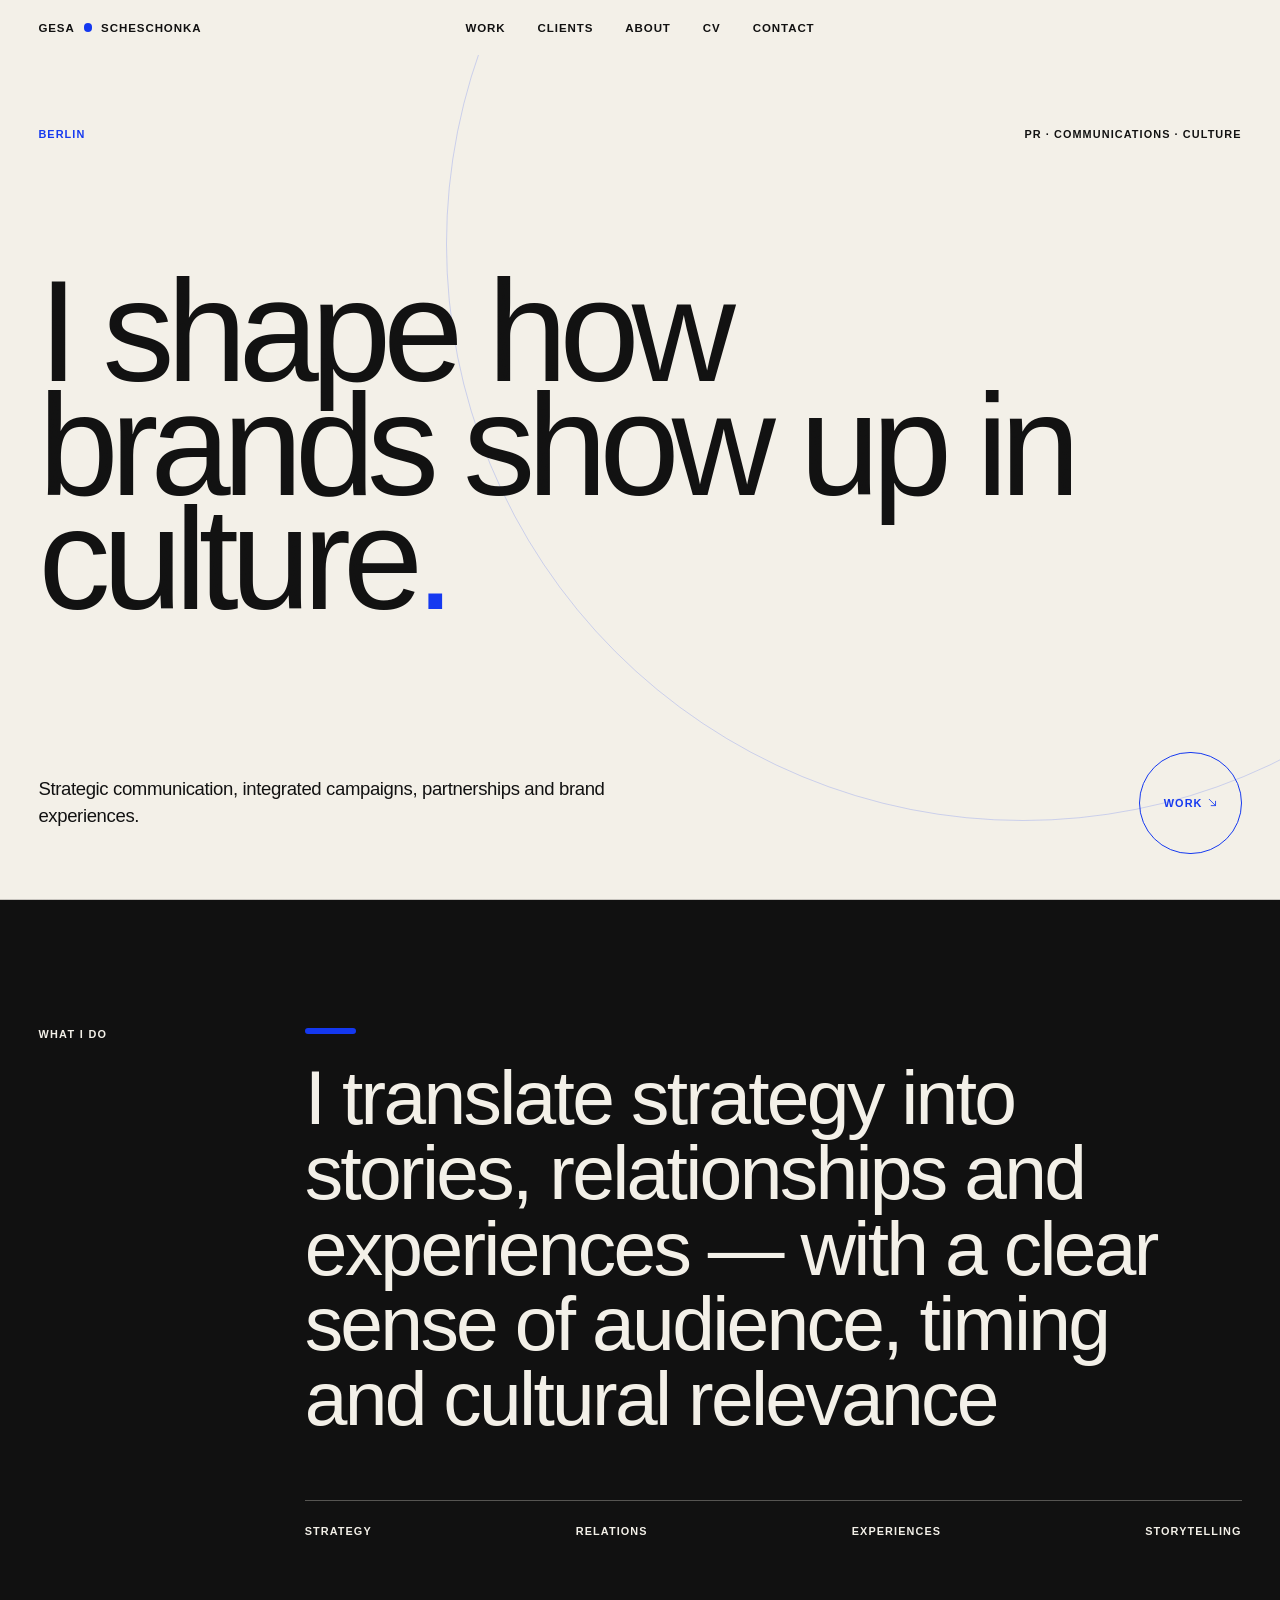
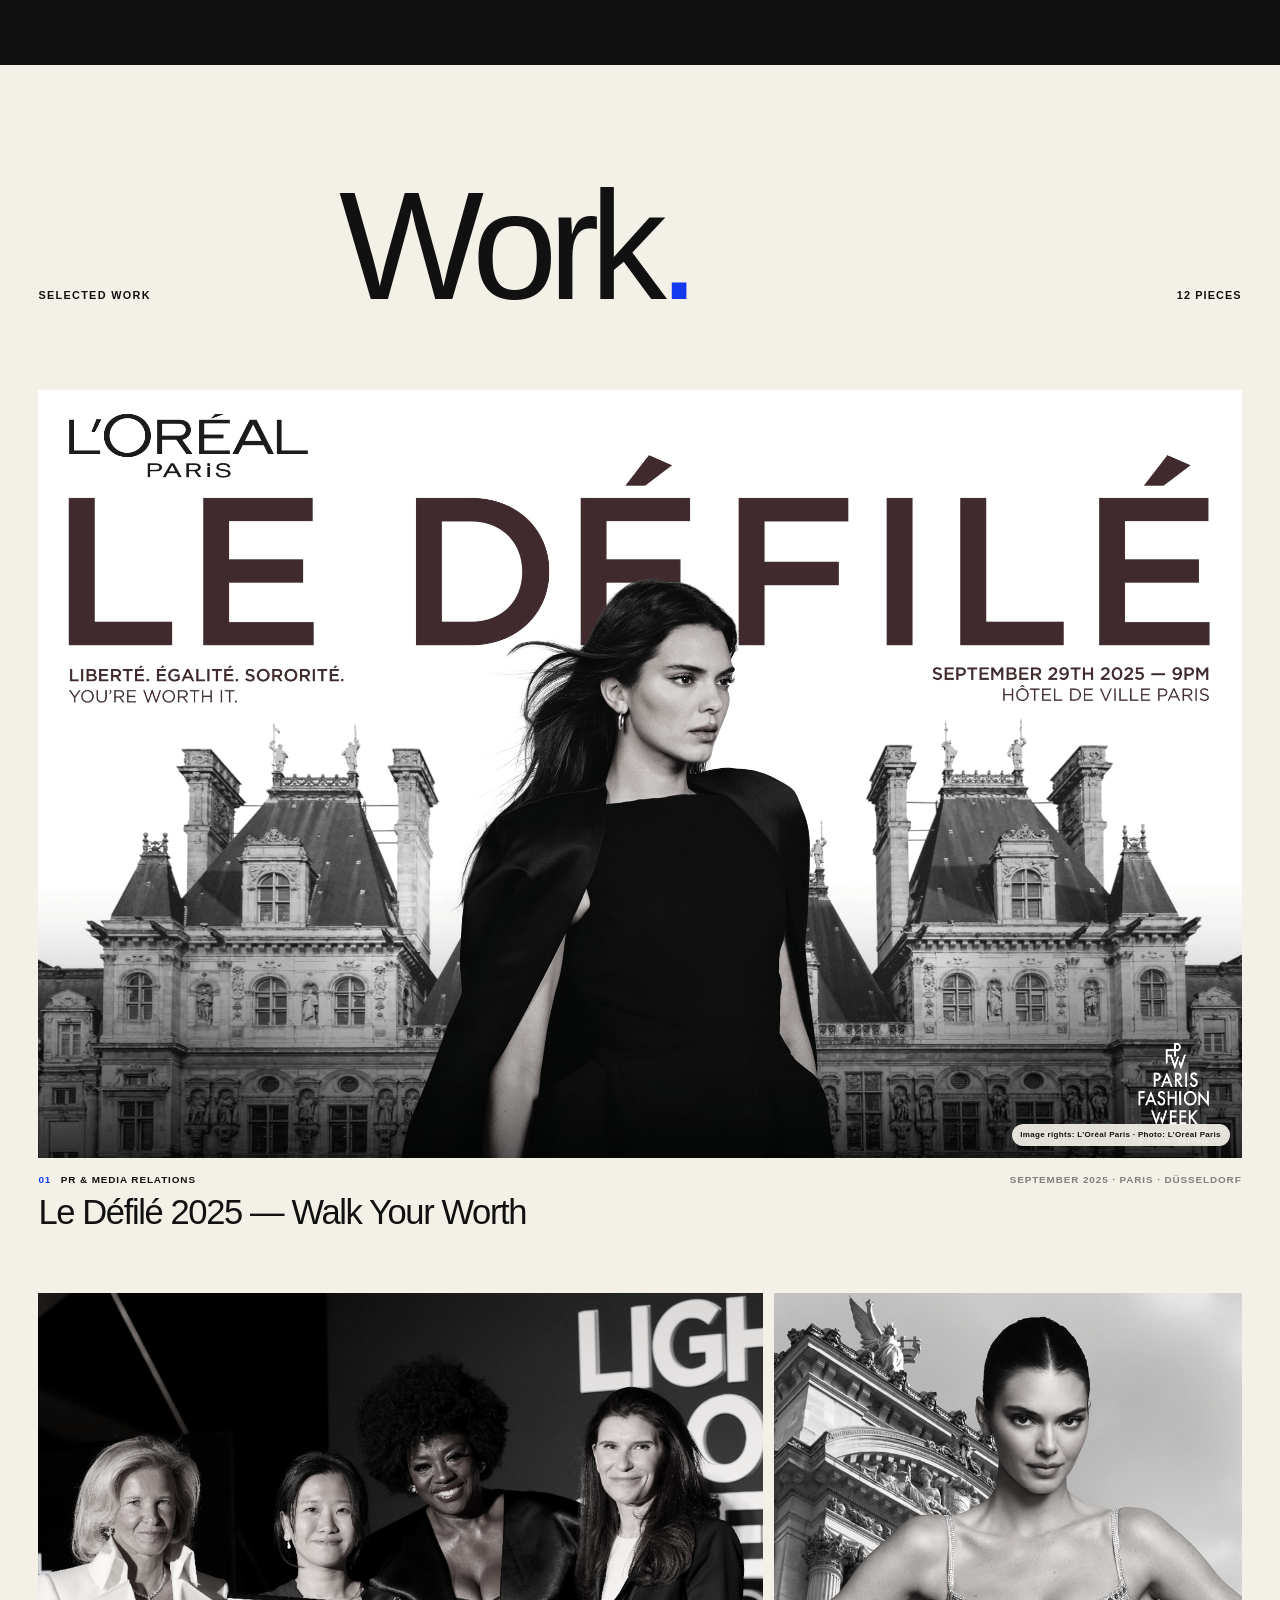
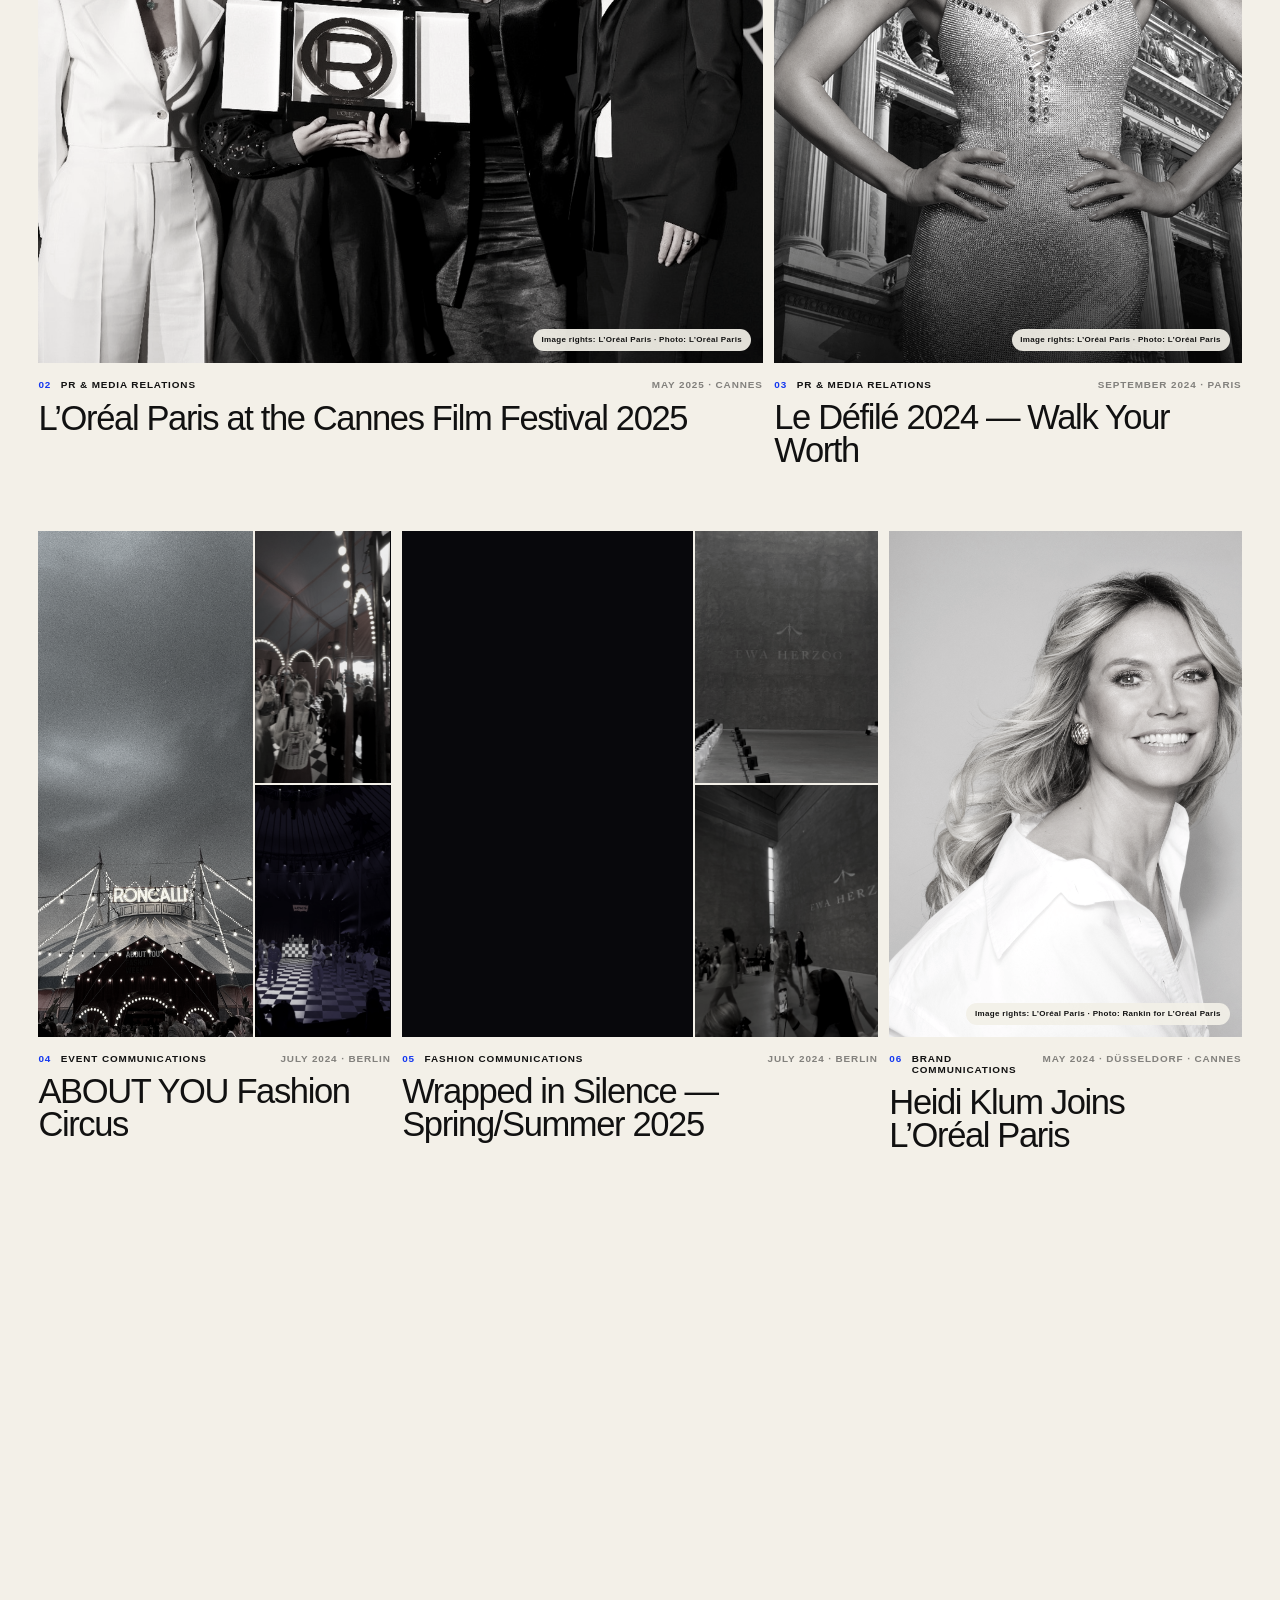
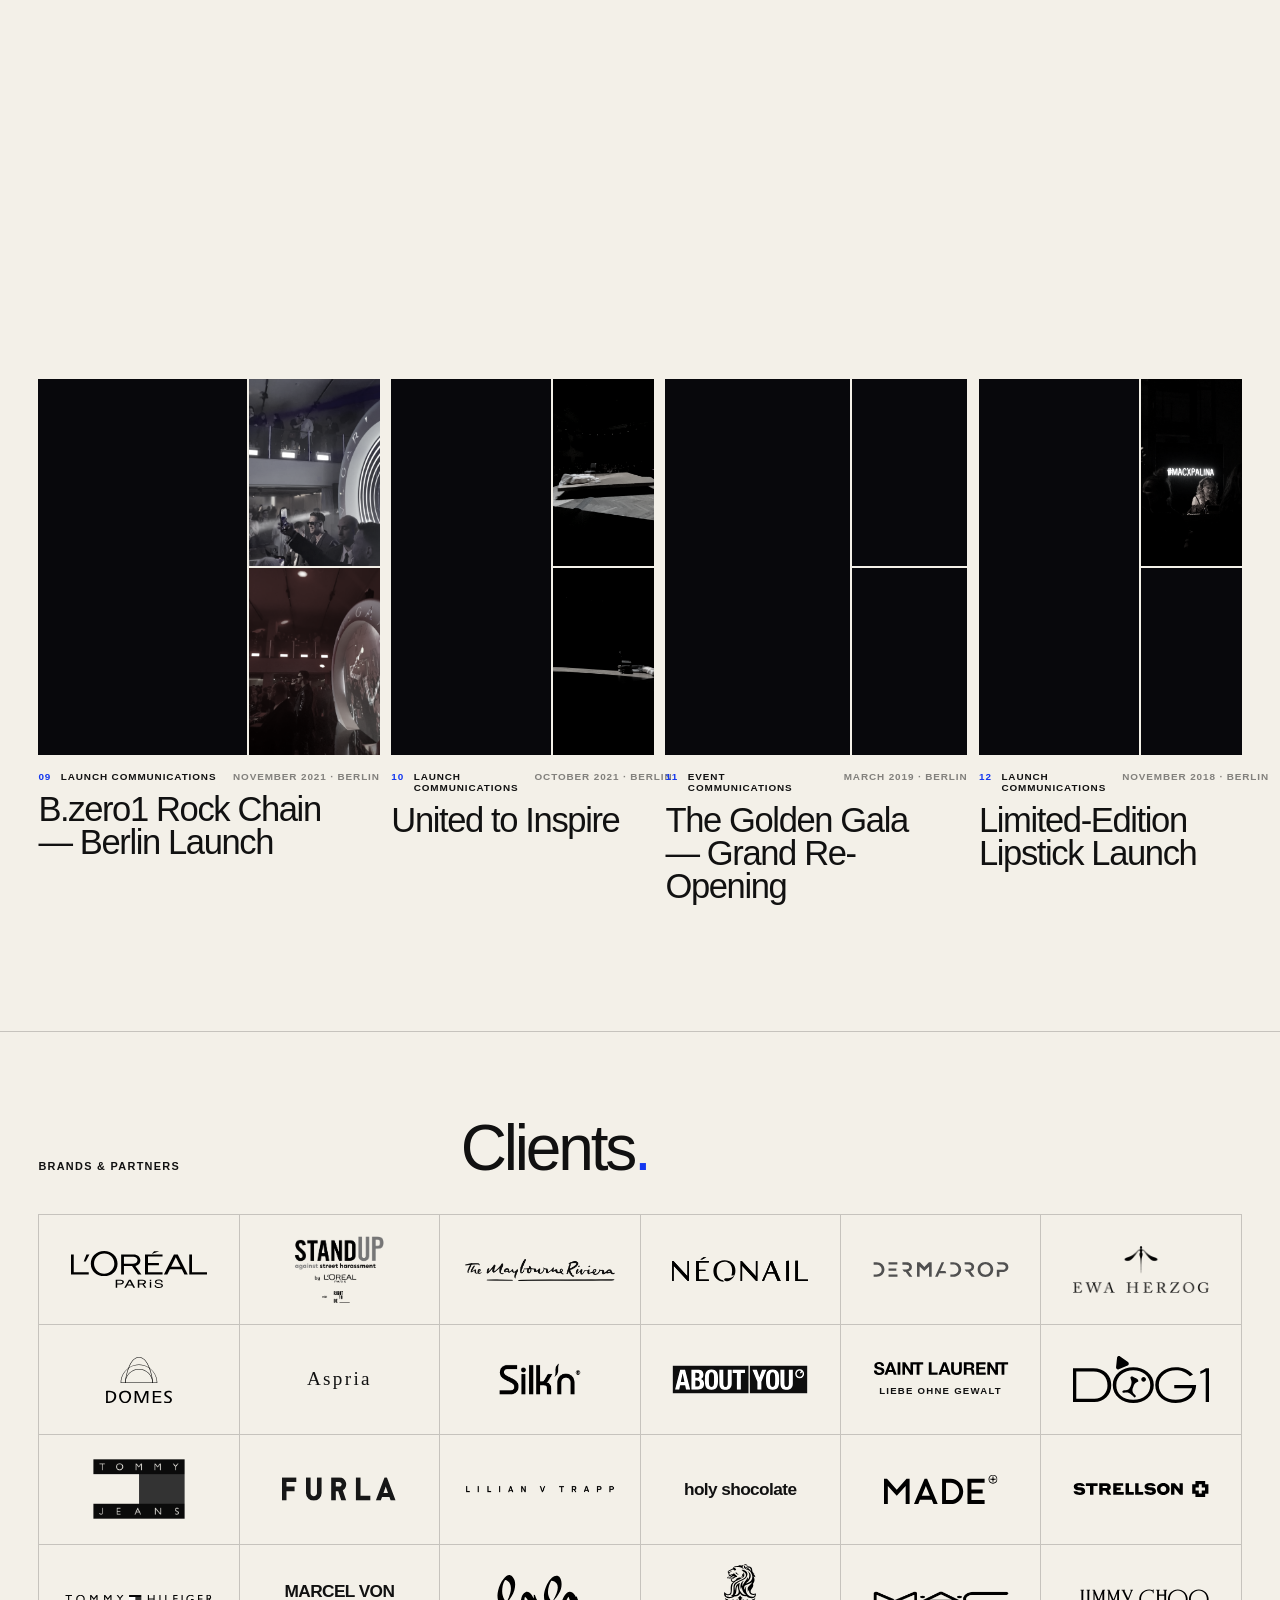
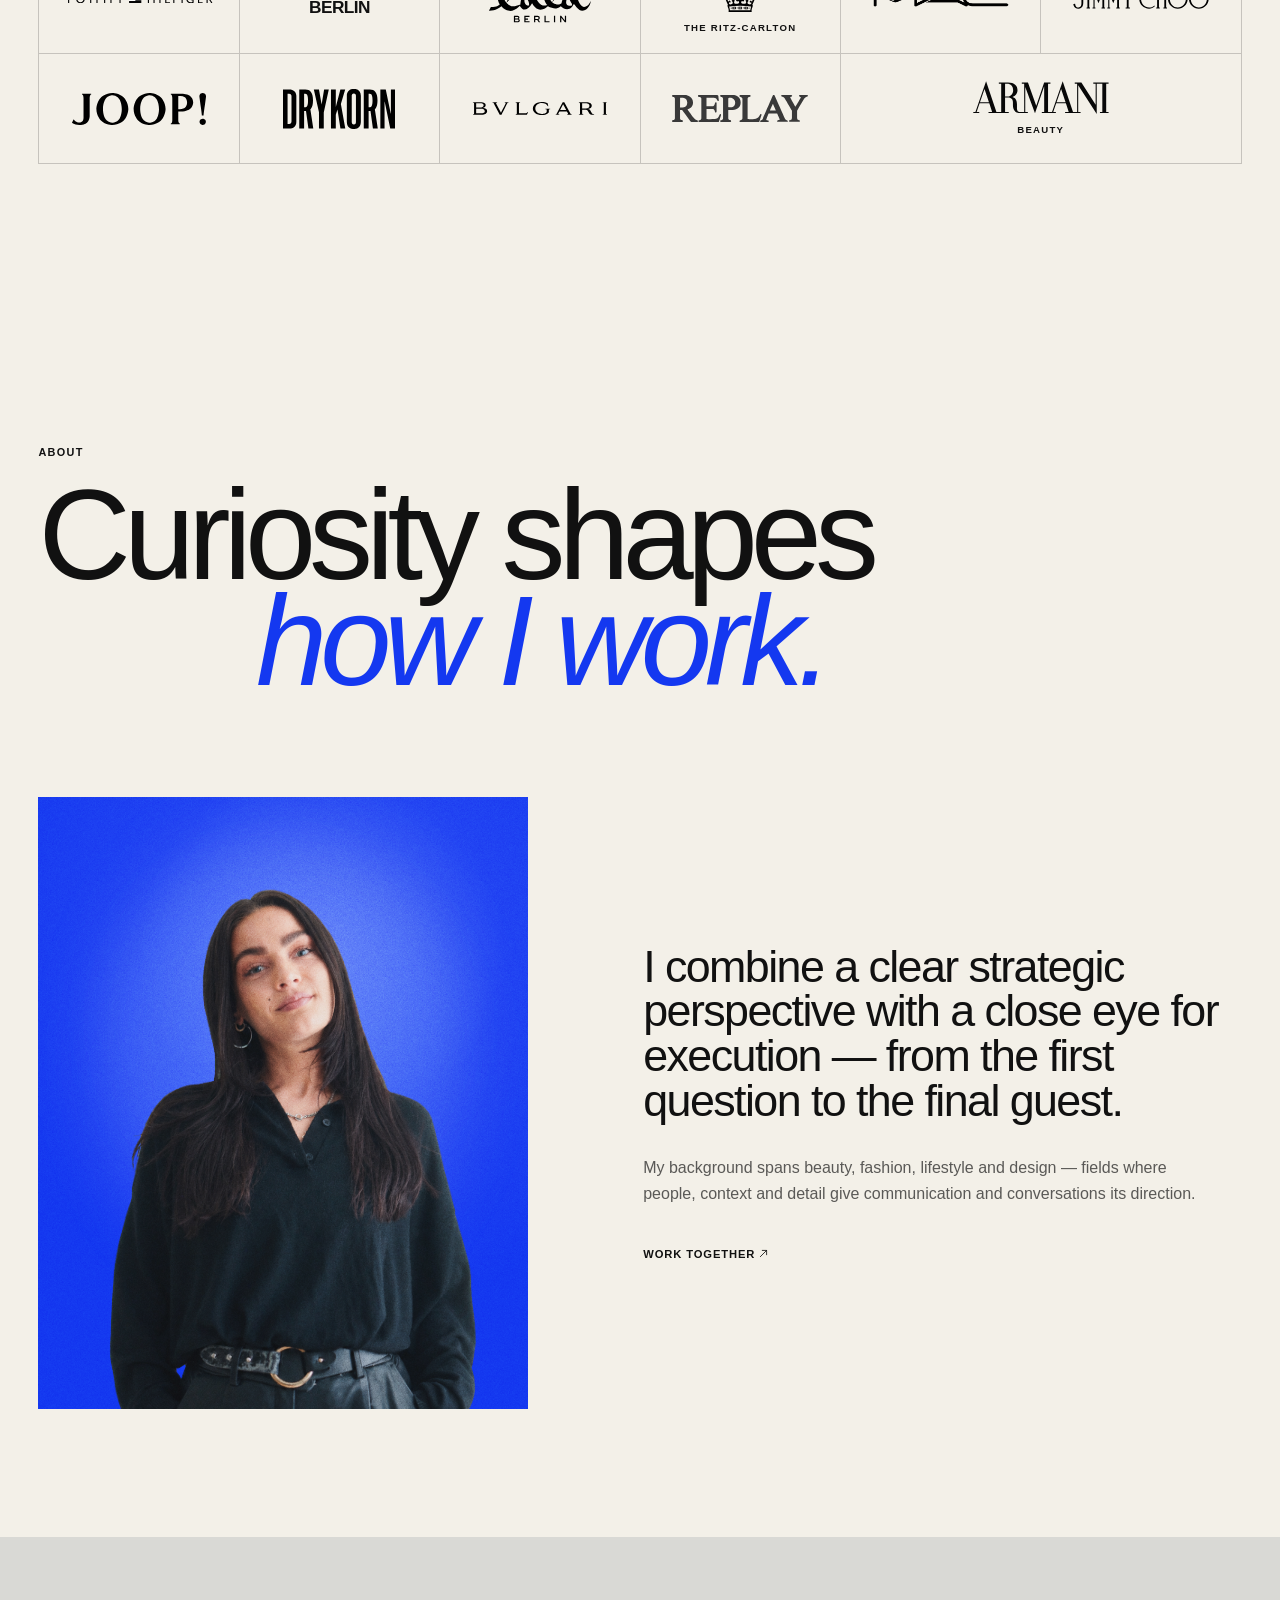
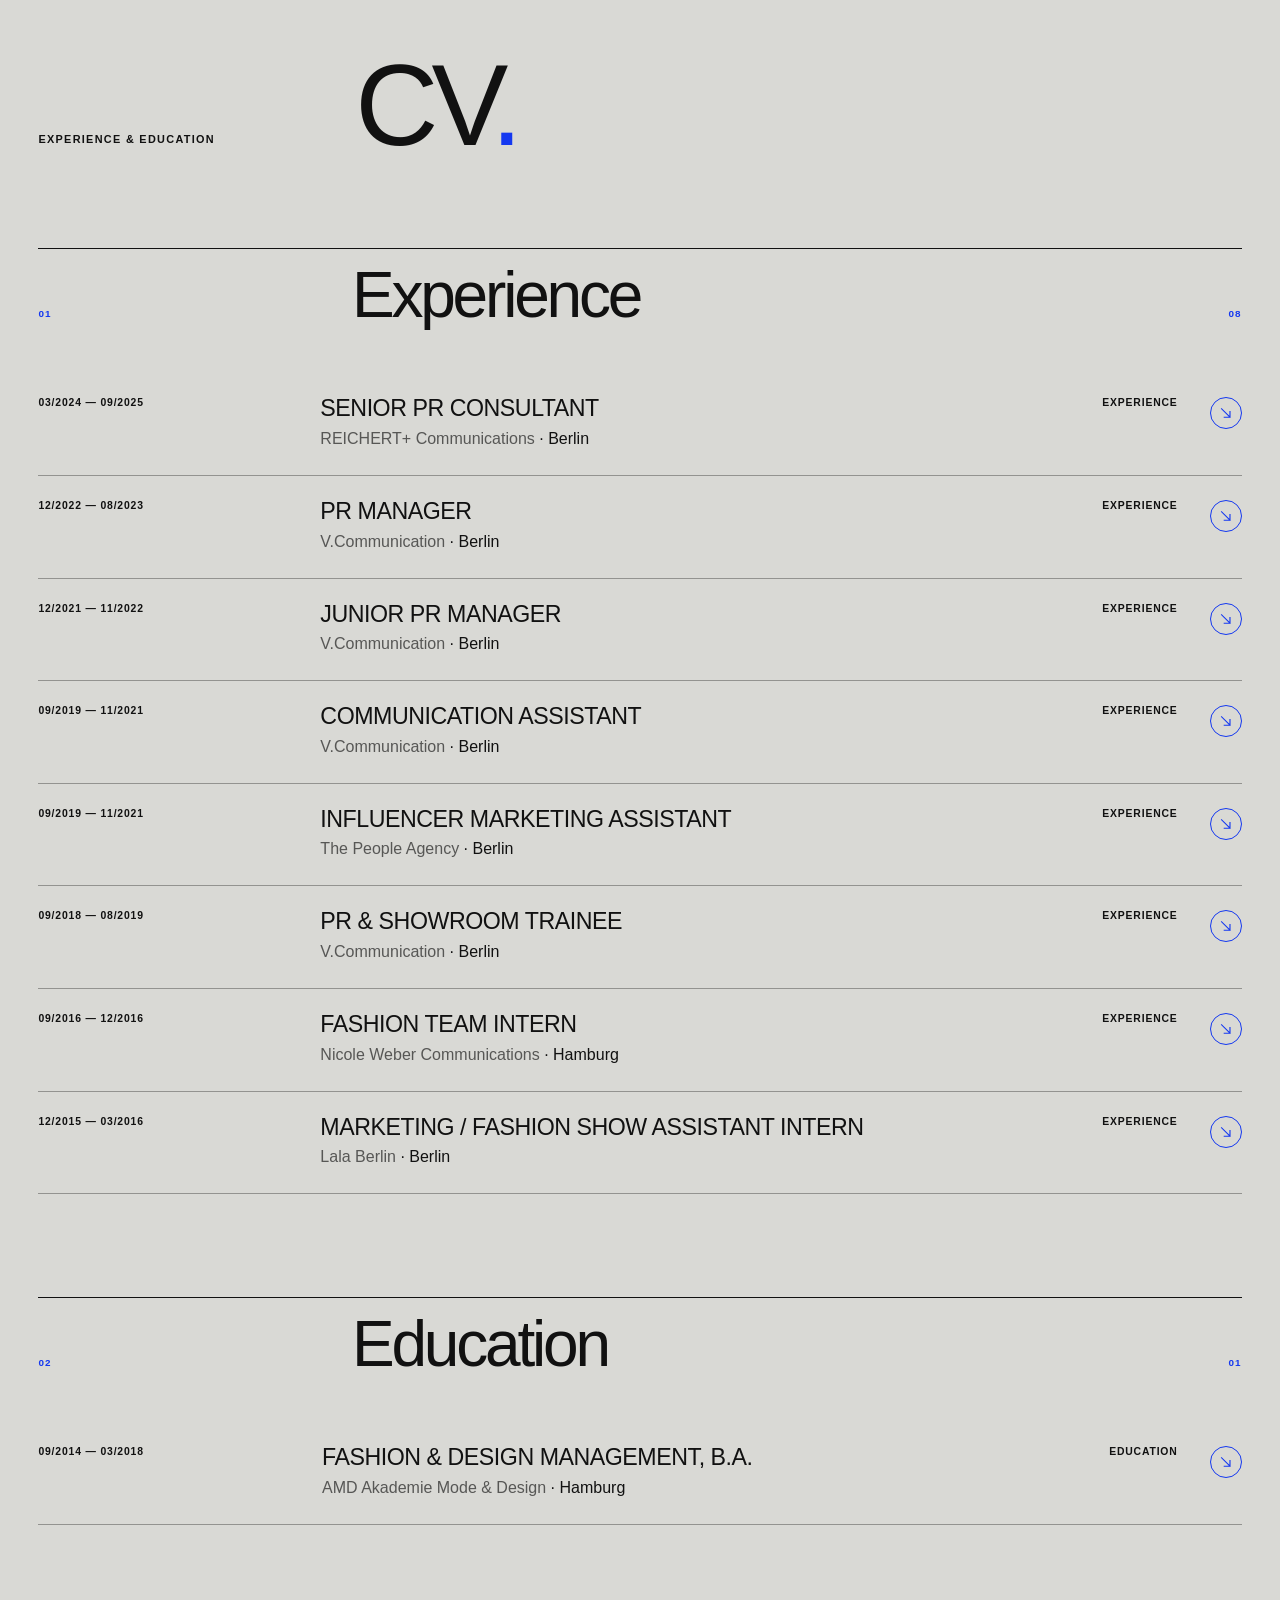
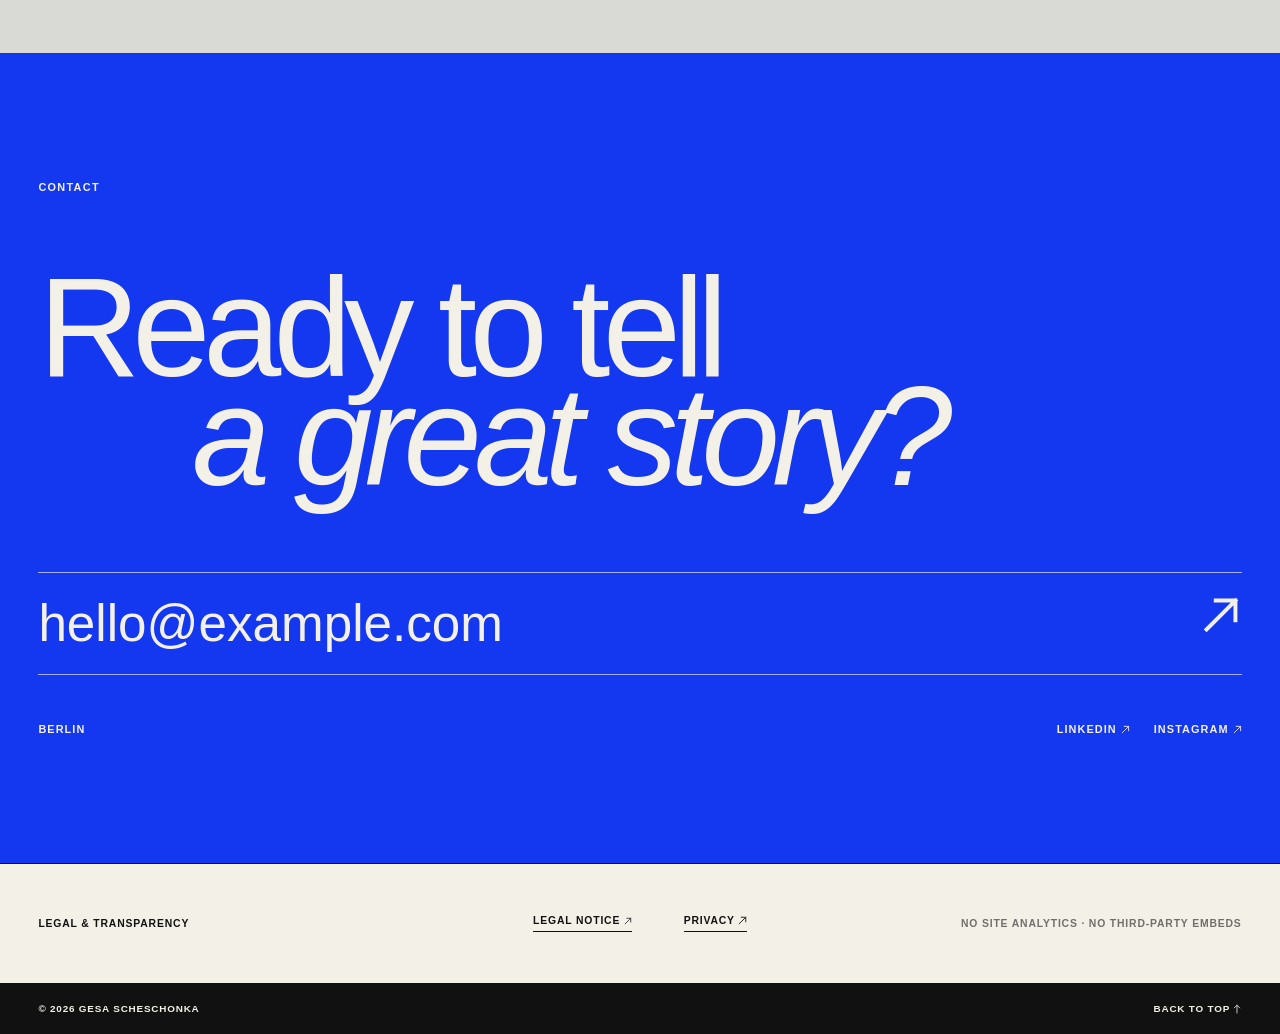
==== index.html @ 836ec4ef "Simplify bilingual legal links" ====
<!doctype html>
<html lang="en">
  <head>
    <meta charset="UTF-8" />
    <meta name="viewport" content="width=device-width, initial-scale=1" />
    <meta name="theme-color" content="#f3f0e8" />
    <meta
      name="description"
      content="Portfolio for public relations, brand communications and creative activations."
    />
    <title>Gesa Scheschonka — PR & Communications</title>
    <link
      rel="icon"
      href="data:image/svg+xml,%3Csvg xmlns='http://www.w3.org/2000/svg' viewBox='0 0 100 100'%3E%3Crect width='100' height='100' rx='50' fill='%231438f0'/%3E%3Ctext x='50' y='61' text-anchor='middle' font-family='Arial' font-size='43' font-weight='700' fill='%23f3f0e8'%3EGS%3C/text%3E%3C/svg%3E"
    />
    <link rel="stylesheet" href="styles.css?v=20260807-7" />
    <script>
      window.addEventListener("DOMContentLoaded", async () => {
        const version = Date.now();
        const loadScript = (source) =>
          new Promise((resolve, reject) => {
            const script = document.createElement("script");
            script.src = `${source}?v=${version}`;
            script.onload = resolve;
            script.onerror = () => reject(new Error(`Could not load ${source}`));
            document.head.append(script);
          });

        try {
          await Promise.all([
            loadScript("content/content.js"),
            loadScript("content/cv.js"),
          ]);
          await loadScript("script.js");
        } catch (error) {
          console.error(error);
          document.body.insertAdjacentHTML(
            "afterbegin",
            '<p class="content-error">The website content could not be loaded. Please refresh the page.</p>',
          );
        }
      });
    </script>
  </head>
  <body>
    <div class="grain" aria-hidden="true"></div>

    <a class="skip-link" href="#main">Skip to content</a>

    <header class="site-header" aria-label="Main navigation">
      <a class="wordmark" href="#top" aria-label="Back to the top">
        <span data-site="firstName">Vorname</span>
        <span class="wordmark-dot" aria-hidden="true"></span>
        <span data-site="lastName">Nachname</span>
      </a>

      <button class="menu-toggle" type="button" aria-expanded="false" aria-controls="site-nav">
        <span>Menu</span>
        <span class="menu-mark" aria-hidden="true"></span>
      </button>

      <nav class="site-nav" id="site-nav">
        <a href="#work">Work</a>
        <a href="#clients">Clients</a>
        <a href="#about">About</a>
        <a href="#vita">CV</a>
        <a href="#contact">Contact</a>
      </nav>
    </header>

    <main id="main">
      <section class="hero" id="top" aria-labelledby="hero-title">
        <div class="hero-kicker reveal">
          <span data-site="location">Berlin</span>
          <span>PR · Communications · Culture</span>
        </div>

        <h1 id="hero-title" class="reveal" data-site="heroTitle">
          I shape how brands show up in culture
        </h1>

        <div class="hero-bottom reveal">
          <p data-site="heroIntro">
            Strategic communication, integrated campaigns, partnerships and brand experiences.
          </p>
          <a class="circle-link" href="#work" aria-label="View selected work">
            <span>Work</span>
            <span class="ui-arrow ui-arrow--se" aria-hidden="true"></span>
          </a>
        </div>
      </section>

      <section class="statement section-pad" aria-label="Profile">
        <p class="section-label reveal">What I do</p>
        <p class="statement-copy reveal" data-site="statement">
          I translate strategy into stories, relationships and experiences — with a clear sense
          of audience, timing and cultural relevance
        </p>
        <div class="statement-meta reveal">
          <span>Strategy</span>
          <span>Relations</span>
          <span>Experiences</span>
          <span>Storytelling</span>
        </div>
      </section>

      <section class="work section-pad" id="work" aria-labelledby="work-title">
        <div class="section-intro">
          <p class="section-label reveal">Selected work</p>
          <h2 id="work-title" class="reveal">Work<span>.</span></h2>
          <p class="work-count reveal"><span id="project-count">00</span> Pieces</p>
        </div>

        <div class="project-list" id="project-list" aria-live="polite"></div>
      </section>

      <section class="clients section-pad" id="clients" aria-labelledby="clients-title">
        <div class="clients-heading">
          <p class="section-label reveal">Brands & Partners</p>
          <h2 id="clients-title" class="reveal">Clients<span>.</span></h2>
        </div>
        <div class="client-grid" id="client-grid" aria-label="Selected client logos"></div>
      </section>

      <section class="about section-pad" id="about" aria-labelledby="about-title">
        <div class="about-title-wrap reveal">
          <p class="section-label">About</p>
          <h2 id="about-title">
            <span>Curiosity shapes</span>
            <em>how I work.</em>
          </h2>
        </div>

        <div class="about-grid">
          <div class="about-visual reveal">
            <img
              class="about-portrait"
              src="assets/images/gesa-profile-refined.png"
              alt="Portrait of Gesa Scheschonka"
              loading="lazy"
            />
            <span class="portrait-light" aria-hidden="true"></span>
          </div>
          <div class="about-copy reveal">
            <p class="about-lead" data-site="aboutLead">
              I combine a clear strategic perspective with a close eye for execution — from the
              first question to the final guest.
            </p>
            <p data-site="aboutBody">
              My background spans beauty, fashion, lifestyle and design — fields where people,
              context and detail give communication and conversations its direction.
            </p>
            <a class="text-link" href="#contact">Work together <span class="ui-arrow" aria-hidden="true"></span></a>
          </div>
        </div>
      </section>

      <section class="vita section-pad" id="vita" aria-labelledby="vita-title">
        <div class="vita-heading">
          <p class="section-label reveal">Experience & Education</p>
          <h2 id="vita-title" class="reveal">CV<span>.</span></h2>
          <a class="download-link reveal" data-site-link="cvUrl" href="#" hidden>
            Download CV <span class="ui-arrow ui-arrow--down" aria-hidden="true"></span>
          </a>
        </div>
        <div class="timeline" id="timeline"></div>
      </section>

      <section class="contact section-pad" id="contact" aria-labelledby="contact-title">
        <p class="section-label reveal">Contact</p>
        <h2 id="contact-title" class="reveal">
          Ready to tell<br />
          <em>a great story?</em>
        </h2>
        <a class="contact-email reveal" data-site-link="email" href="mailto:hello@example.com">
          <span data-site="email">hello@example.com</span>
          <span class="ui-arrow" aria-hidden="true"></span>
        </a>
        <div class="contact-meta reveal">
          <span data-site="location">Berlin</span>
          <div class="social-links" id="social-links"></div>
        </div>
      </section>

      <section class="legal-strip" aria-label="Legal information">
        <p>Legal & Transparency</p>
        <div>
          <a href="impressum.html">Legal Notice <span class="ui-arrow" aria-hidden="true"></span></a>
          <a href="datenschutz.html">Privacy <span class="ui-arrow" aria-hidden="true"></span></a>
        </div>
        <p>No site analytics · No third-party embeds</p>
      </section>
    </main>

    <footer class="site-footer">
      <span>© <span id="current-year"></span> <span data-site="firstName">Vorname</span> <span data-site="lastName">Nachname</span></span>
      <div>
        <a href="#top">Back to top <span class="ui-arrow ui-arrow--up" aria-hidden="true"></span></a>
      </div>
    </footer>

    <dialog class="project-dialog" id="project-dialog">
      <div class="dialog-toolbar">
        <span class="dialog-index" id="dialog-index" aria-hidden="true"></span>
        <div class="dialog-toolbar-actions">
          <button class="dialog-nav-btn" type="button" data-dialog-prev aria-label="Previous project">
            <span class="ui-arrow ui-arrow--w" aria-hidden="true"></span>
          </button>
          <button class="dialog-nav-btn" type="button" data-dialog-next aria-label="Next project">
            <span class="ui-arrow ui-arrow--e" aria-hidden="true"></span>
          </button>
          <button class="dialog-close" type="button" aria-label="Close project">
            <span class="ui-cross" aria-hidden="true"></span>
          </button>
        </div>
      </div>
      <div id="dialog-content"></div>
    </dialog>

    <noscript>
      <p class="noscript">Please enable JavaScript to view projects and CV entries.</p>
    </noscript>
  </body>
</html>
---- styles.css ----
:root {
  --paper: #f3f0e8;
  --ink: #111111;
  --accent: #1438f0;
  --red: #de3b2f;
  --line: rgba(17, 17, 17, 0.2);
  --display: "Neue Haas Grotesk Display Pro", "Helvetica Neue", Helvetica, Arial, sans-serif;
  --serif: var(--display);
  --sans: var(--display);
  --page: clamp(1.25rem, 3vw, 3.5rem);
  --grain-image: url("data:image/svg+xml,%3Csvg xmlns='http://www.w3.org/2000/svg' viewBox='0 0 200 200'%3E%3Cfilter id='n'%3E%3CfeTurbulence type='fractalNoise' baseFrequency='0.9' numOctaves='3' stitchTiles='stitch'/%3E%3C/filter%3E%3Crect width='100%25' height='100%25' filter='url(%23n)'/%3E%3C/svg%3E");
}

* {
  box-sizing: border-box;
}

html {
  scroll-behavior: smooth;
  overflow-x: clip;
}

body {
  margin: 0;
  overflow-x: hidden;
  background: var(--paper);
  color: var(--ink);
  font-family: var(--sans);
  font-size: 16px;
  -webkit-font-smoothing: antialiased;
}

body.dialog-is-open {
  overflow: hidden;
}

body.menu-is-open {
  overflow: hidden;
}

.grain {
  position: fixed;
  z-index: 3;
  inset: 0;
  background-image: var(--grain-image);
  background-size: 220px 220px;
  opacity: 0.045;
  mix-blend-mode: overlay;
  pointer-events: none;
}

::selection {
  background: var(--accent);
  color: white;
}

a {
  color: inherit;
  text-decoration: none;
}

button {
  color: inherit;
  font: inherit;
}

.ui-arrow {
  --arrow-rotation: 0deg;
  display: inline-block;
  width: 0.82em;
  height: 0.82em;
  flex: 0 0 auto;
  background: currentColor;
  -webkit-mask: url("data:image/svg+xml,%3Csvg xmlns='http://www.w3.org/2000/svg' viewBox='0 0 16 16'%3E%3Cpath d='M2.5 13.5 13.5 2.5M6 2.5h7.5V10' fill='none' stroke='black' stroke-width='1.5' stroke-linecap='square' stroke-linejoin='miter'/%3E%3C/svg%3E") center / contain no-repeat;
  mask: url("data:image/svg+xml,%3Csvg xmlns='http://www.w3.org/2000/svg' viewBox='0 0 16 16'%3E%3Cpath d='M2.5 13.5 13.5 2.5M6 2.5h7.5V10' fill='none' stroke='black' stroke-width='1.5' stroke-linecap='square' stroke-linejoin='miter'/%3E%3C/svg%3E") center / contain no-repeat;
  transform: rotate(var(--arrow-rotation));
  transform-origin: center;
  vertical-align: -0.08em;
}

.ui-arrow--se {
  --arrow-rotation: 90deg;
}

.ui-arrow--down {
  --arrow-rotation: 135deg;
}

.ui-arrow--up {
  --arrow-rotation: -45deg;
}

.ui-arrow--e {
  --arrow-rotation: 45deg;
}

.ui-arrow--w {
  --arrow-rotation: 225deg;
}

/* Same mask technique and stroke weight as .ui-arrow, so the close control
   reads as part of the same icon set. */
.ui-cross {
  display: inline-block;
  width: 0.82em;
  height: 0.82em;
  flex: 0 0 auto;
  background: currentColor;
  -webkit-mask: url("data:image/svg+xml,%3Csvg xmlns='http://www.w3.org/2000/svg' viewBox='0 0 16 16'%3E%3Cpath d='M3 3 13 13M13 3 3 13' fill='none' stroke='black' stroke-width='1.5' stroke-linecap='square' stroke-linejoin='miter'/%3E%3C/svg%3E") center / contain no-repeat;
  mask: url("data:image/svg+xml,%3Csvg xmlns='http://www.w3.org/2000/svg' viewBox='0 0 16 16'%3E%3Cpath d='M3 3 13 13M13 3 3 13' fill='none' stroke='black' stroke-width='1.5' stroke-linecap='square' stroke-linejoin='miter'/%3E%3C/svg%3E") center / contain no-repeat;
}

img {
  display: block;
  max-width: 100%;
}

.skip-link {
  position: fixed;
  z-index: 100;
  top: 1rem;
  left: 1rem;
  padding: 0.75rem 1rem;
  transform: translateY(-200%);
  background: var(--ink);
  color: white;
}

.skip-link:focus {
  transform: translateY(0);
}

.site-header {
  position: fixed;
  z-index: 50;
  inset: 0 0 auto;
  display: grid;
  grid-template-columns: 1fr auto 1fr;
  align-items: center;
  padding: 1.35rem var(--page);
  background: var(--paper);
  text-transform: uppercase;
  font-size: 0.72rem;
  font-weight: 600;
  letter-spacing: 0.08em;
}

.wordmark {
  display: flex;
  align-items: center;
  justify-self: start;
  gap: 0.55rem;
}

.wordmark-dot {
  width: 0.55rem;
  aspect-ratio: 1;
  border-radius: 50%;
  background: var(--accent);
}

.site-nav {
  display: flex;
  justify-self: end;
  gap: clamp(1rem, 2.5vw, 2.75rem);
}

.site-nav a,
.site-footer a,
.text-link {
  position: relative;
}

.site-nav a::after,
.site-footer a::after,
.text-link::after {
  position: absolute;
  right: 0;
  bottom: -0.25rem;
  left: 0;
  height: 1px;
  transform: scaleX(0);
  transform-origin: right;
  background: currentColor;
  content: "";
  transition: transform 300ms ease;
}

.site-nav a:hover::after,
.site-footer a:hover::after,
.text-link:hover::after {
  transform: scaleX(1);
  transform-origin: left;
}

.menu-toggle {
  display: none;
}

.hero {
  position: relative;
  isolation: isolate;
  overflow: hidden;
  min-height: 100svh;
  display: flex;
  flex-direction: column;
  justify-content: space-between;
  padding: clamp(8rem, 14vh, 11rem) var(--page) clamp(2rem, 5vh, 4rem);
  border-bottom: 1px solid var(--line);
}

.hero::before {
  position: absolute;
  z-index: -1;
  top: clamp(-25rem, -26vw, -20rem);
  right: clamp(-34rem, -25vw, -20rem);
  width: clamp(64rem, 90vw, 98rem);
  aspect-ratio: 1;
  border: 1px solid var(--accent);
  border-radius: 50%;
  content: "";
  opacity: 0.18;
}

.hero-kicker span:first-child {
  color: var(--accent);
}

.hero-kicker,
.hero-bottom,
.statement-meta,
.contact-meta {
  display: flex;
  align-items: center;
  justify-content: space-between;
  gap: 2rem;
  text-transform: uppercase;
  font-size: 0.68rem;
  font-weight: 600;
  letter-spacing: 0.1em;
}

.hero h1 {
  max-width: 13ch;
  margin: auto 0;
  padding: 5vh 0;
  font-family: var(--serif);
  font-size: clamp(4.6rem, 11.25vw, 12rem);
  font-weight: 400;
  line-height: 0.79;
  letter-spacing: -0.055em;
}

.hero h1::after {
  color: var(--accent);
  content: ".";
}

.hero-bottom > p {
  max-width: 36rem;
  margin: 0;
  text-transform: none;
  font-size: clamp(1rem, 1.45vw, 1.3rem);
  font-weight: 400;
  line-height: 1.45;
  letter-spacing: -0.02em;
}

.circle-link {
  width: clamp(5rem, 8vw, 7.5rem);
  aspect-ratio: 1;
  display: flex;
  align-items: center;
  justify-content: center;
  gap: 0.35rem;
  flex: 0 0 auto;
  border: 1px solid var(--accent);
  border-radius: 50%;
  color: var(--accent);
  transition: color 250ms ease, background 250ms ease, transform 250ms ease;
}

.circle-link:hover {
  transform: rotate(8deg);
  background: var(--accent);
  color: var(--paper);
}

.section-pad {
  padding: clamp(5rem, 10vw, 10rem) var(--page);
}

.section-label {
  margin: 0;
  text-transform: uppercase;
  font-size: 0.68rem;
  font-weight: 600;
  letter-spacing: 0.12em;
}

.statement {
  min-height: 85vh;
  display: grid;
  grid-template-columns: minmax(8rem, 1fr) minmax(0, 4fr);
  grid-template-rows: 1fr auto;
  gap: 4rem 2rem;
  background: var(--ink);
  color: var(--paper);
}

.statement-copy {
  position: relative;
  max-width: 24ch;
  margin: 0;
  padding-top: 2rem;
  font-family: var(--serif);
  font-size: clamp(2.8rem, 6vw, 7rem);
  line-height: 0.98;
  letter-spacing: -0.035em;
}

.statement-copy::before {
  position: absolute;
  top: 0;
  left: 0;
  width: clamp(2.5rem, 4vw, 4.5rem);
  height: 0.35rem;
  border-radius: 999px;
  background: var(--accent);
  content: "";
}

.statement-meta {
  grid-column: 2;
  padding-top: 1.5rem;
  border-top: 1px solid rgba(243, 240, 232, 0.3);
}

.section-intro {
  display: grid;
  grid-template-columns: 1fr 3fr auto;
  align-items: end;
  gap: 2rem;
}

.section-intro h2,
.vita-heading h2 {
  margin: 0;
  font-family: var(--serif);
  font-size: clamp(5rem, 12vw, 12rem);
  font-weight: 400;
  line-height: 0.7;
  letter-spacing: -0.06em;
}

.vita-heading h2 {
  font-size: clamp(4rem, 9vw, 8.5rem);
}

.section-intro h2 span,
.vita-heading h2 span {
  color: var(--accent);
}

.work-count {
  margin: 0;
  text-transform: uppercase;
  font-size: 0.68rem;
  font-weight: 600;
  letter-spacing: 0.1em;
}

.project-list {
  --project-gap: clamp(0.5rem, 0.9vw, 0.9rem);
  display: flex;
  flex-direction: column;
  margin-top: clamp(4rem, 7vw, 7rem);
  gap: clamp(3rem, 5vw, 5.5rem);
}

.project-row {
  display: flex;
  align-items: flex-start;
  gap: var(--project-gap);
}

.project-card {
  position: relative;
  flex: var(--w, 1) 1 0;
  min-width: 0;
}

/* Every tile in a row carries an aspect ratio equal to its share of the row
   width, so their heights resolve to the same value and the row stays flush. */
.project-card .project-image-wrap {
  aspect-ratio: var(--card-aspect);
}

/* Only the visual fills the wrapper — the credit pill is also a child here and
   must keep its own size. */
.project-card .project-image-wrap > .project-image,
.project-card .project-image-wrap > .case-cover,
.project-card .project-image-wrap > .project-media-reel,
.project-card .project-image-wrap > .project-media-collage {
  width: 100%;
  height: 100%;
}

.project-card .project-image-wrap > .project-image {
  object-fit: cover;
}

/* The lead project runs full width at its own aspect ratio — never cropped. */
.project-card--hero {
  flex: 1 1 100%;
}

.project-card--hero .project-image-wrap {
  aspect-ratio: auto;
}

.project-card--hero .project-image-wrap > .project-image {
  height: auto;
  object-fit: contain;
}

.project-open {
  position: absolute;
  z-index: 9;
  inset: 0;
  padding: 0;
  border: 0;
  background: transparent;
  cursor: pointer;
}

.project-open:focus-visible {
  outline: 2px solid var(--accent);
  outline-offset: 5px;
}

.project-image-wrap {
  position: relative;
  margin: 0;
  overflow: hidden;
  background: #dedad0;
}

@media (hover: hover) and (pointer: fine) {
  .project-card .project-image {
    filter: grayscale(0.9) contrast(1.04);
    transition: transform 800ms cubic-bezier(0.2, 0.7, 0, 1), filter 700ms ease;
  }

  .project-card .project-media-asset {
    filter: grayscale(0.9) contrast(1.04);
    transition: filter 700ms ease;
  }

  .project-card:hover .project-image,
  .project-card:hover .project-media-asset {
    filter: grayscale(0) contrast(1);
  }
}

.project-image {
  width: 100%;
  height: auto;
  transition: transform 800ms cubic-bezier(0.2, 0.7, 0, 1);
}

.project-media-reel {
  position: relative;
  width: 100%;
  aspect-ratio: 4 / 3;
  overflow: hidden;
  background: #08080c;
  isolation: isolate;
  transition: transform 800ms cubic-bezier(0.2, 0.7, 0, 1);
}

.project-image-wrap > .project-media-collage {
  position: relative;
  display: grid;
  width: 100%;
  aspect-ratio: 16 / 9;
  grid-template-columns: minmax(0, 1.35fr) minmax(0, 0.85fr);
  grid-template-rows: repeat(2, minmax(0, 1fr));
  gap: 2px;
  overflow: hidden;
  background: var(--paper);
  transition: transform 800ms cubic-bezier(0.2, 0.7, 0, 1);
}

.project-media-collage .project-media-reel {
  height: 100%;
  min-height: 0;
  aspect-ratio: auto;
  transition: none;
}

.project-media-collage .project-media-reel::after {
  display: none;
}

.project-media-panel--primary {
  grid-row: 1 / 3;
}

.project-media-panel--secondary {
  grid-column: 2;
  grid-row: 1;
}

.project-media-panel--tertiary {
  grid-column: 2;
  grid-row: 2;
}

.project-media-reel::after {
  position: absolute;
  z-index: 4;
  right: 0;
  bottom: 0;
  left: 0;
  height: 2px;
  background: linear-gradient(90deg, var(--accent) 0 28%, transparent 28%);
  content: "";
  pointer-events: none;
}

.project-media-slide {
  position: absolute;
  inset: 0;
  overflow: hidden;
  opacity: 0;
  pointer-events: none;
  transform: scale(1.055);
  transition:
    opacity 520ms cubic-bezier(0.45, 0, 0.55, 1),
    transform 1500ms cubic-bezier(0.2, 0.7, 0, 1);
}

.project-media-slide.is-active {
  z-index: 1;
  opacity: 1;
  transform: scale(1);
}

.project-media-asset {
  display: block;
  width: 100%;
  height: 100%;
  object-fit: cover;
}

.project-media-video {
  background: #08080c;
}

/* The row sets each tile's height, so generated covers and media edits just
   fill their wrapper instead of carrying a ratio of their own. */
/* The row sets each tile's height, so generated covers and media edits just
   fill their wrapper instead of carrying a ratio of their own. */
.project-card .project-image-wrap > .case-cover,
.project-card .project-image-wrap > .project-media-reel,
.project-card .project-image-wrap > .project-media-collage {
  aspect-ratio: auto;
}

.project-card--hero .project-image-wrap > .case-cover,
.project-card--hero .project-image-wrap > .project-media-reel,
.project-card--hero .project-image-wrap > .project-media-collage {
  height: clamp(32rem, 72svh, 58rem);
}

@media (prefers-reduced-motion: reduce) {
  .project-media-slide {
    transition: none;
  }
}

.case-cover {
  --cover-bg: #1438f0;
  --cover-ink: #f3f0e8;
  --cover-accent: #9bb3ff;
  --cover-line: rgba(243, 240, 232, 0.42);
  --cover-glow: rgba(255, 255, 255, 0.23);
  position: relative;
  display: grid;
  width: 100%;
  aspect-ratio: 4 / 3;
  overflow: hidden;
  padding: clamp(1.35rem, 3vw, 2.6rem);
  background:
    radial-gradient(circle at 76% 24%, var(--cover-glow), transparent 35%),
    var(--cover-bg);
  color: var(--cover-ink);
  isolation: isolate;
  transition: transform 800ms cubic-bezier(0.2, 0.7, 0, 1);
}

.case-cover::after {
  position: absolute;
  z-index: 6;
  inset: 0;
  background: url("assets/images/grain.png") repeat;
  content: "";
  opacity: 0.22;
  pointer-events: none;
  mix-blend-mode: soft-light;
}

.case-cover-grid {
  position: absolute;
  z-index: -1;
  inset: 0;
  background-image:
    linear-gradient(var(--cover-line) 1px, transparent 1px),
    linear-gradient(90deg, var(--cover-line) 1px, transparent 1px);
  background-size: 25% 25%;
  opacity: 0.26;
}

.case-cover-shape {
  position: absolute;
  z-index: -1;
  border: 1px solid var(--cover-line);
  pointer-events: none;
}

.case-cover-shape-a {
  top: -26%;
  right: -17%;
  width: 68%;
  aspect-ratio: 1;
  border-radius: 50%;
}

.case-cover-shape-b {
  bottom: -14%;
  left: -10%;
  width: 58%;
  aspect-ratio: 1;
  background: var(--cover-accent);
  clip-path: polygon(0 58%, 100% 0, 72% 100%);
  opacity: 0.72;
}

.case-cover-kicker,
.case-cover-meta,
.case-cover-monogram {
  position: relative;
  z-index: 2;
  text-transform: uppercase;
  font-size: clamp(0.52rem, 0.75vw, 0.7rem);
  font-weight: 600;
  letter-spacing: 0.1em;
}

.case-cover-kicker {
  align-self: start;
  max-width: 58%;
}

.project-image-wrap .case-cover-kicker {
  max-width: 72%;
  padding-left: 3rem;
}

.case-cover strong {
  position: relative;
  z-index: 2;
  align-self: center;
  max-width: 11ch;
  font-family: var(--display);
  font-size: clamp(2.15rem, 4vw, 4.8rem);
  font-weight: 400;
  line-height: 0.84;
  letter-spacing: -0.065em;
  text-wrap: balance;
}

.case-cover-meta {
  display: flex;
  align-self: end;
  justify-content: space-between;
  gap: 1rem;
  padding-right: 3rem;
}

.case-cover-monogram {
  position: absolute;
  right: clamp(1.35rem, 3vw, 2.6rem);
  bottom: clamp(1.35rem, 3vw, 2.6rem);
  writing-mode: vertical-rl;
}

.case-cover--cannes {
  --cover-bg: #9a1b24;
  --cover-ink: #fff3df;
  --cover-accent: #e6b56c;
  --cover-line: rgba(255, 239, 213, 0.5);
  --cover-glow: rgba(255, 216, 158, 0.4);
}

.case-cover--runway {
  --cover-bg: #101010;
  --cover-ink: #f3f0e8;
  --cover-accent: #1438f0;
  --cover-line: rgba(243, 240, 232, 0.42);
  --cover-glow: rgba(89, 116, 255, 0.45);
}

.case-cover--beauty {
  --cover-bg: #e8a1b3;
  --cover-ink: #35161f;
  --cover-accent: #f6d7de;
  --cover-line: rgba(53, 22, 31, 0.4);
  --cover-glow: rgba(255, 247, 249, 0.62);
}

.case-cover--fashion {
  --cover-bg: #ff5c00;
  --cover-ink: #16120e;
  --cover-accent: #f9e715;
  --cover-line: rgba(22, 18, 14, 0.38);
  --cover-glow: rgba(255, 238, 160, 0.5);
}

.case-cover--silver {
  --cover-bg: #b7bdc8;
  --cover-ink: #10151d;
  --cover-accent: #edf0f4;
  --cover-line: rgba(16, 21, 29, 0.36);
  --cover-glow: rgba(255, 255, 255, 0.8);
}

.case-cover--resort {
  --cover-bg: #176f72;
  --cover-ink: #f8edda;
  --cover-accent: #d8bd74;
  --cover-line: rgba(248, 237, 218, 0.44);
  --cover-glow: rgba(150, 224, 219, 0.38);
}

.case-cover--denim {
  --cover-bg: #17365c;
  --cover-ink: #f2eee5;
  --cover-accent: #d65343;
  --cover-line: rgba(242, 238, 229, 0.4);
  --cover-glow: rgba(100, 155, 210, 0.45);
}

.case-cover--furla {
  --cover-bg: #edc13c;
  --cover-ink: #211700;
  --cover-accent: #ff714a;
  --cover-line: rgba(33, 23, 0, 0.36);
  --cover-glow: rgba(255, 250, 204, 0.7);
}

.case-cover--night {
  --cover-bg: #171725;
  --cover-ink: #f5eee4;
  --cover-accent: #7e6dff;
  --cover-line: rgba(245, 238, 228, 0.38);
  --cover-glow: rgba(126, 109, 255, 0.42);
}

.case-cover--red {
  --cover-bg: #bf1f2f;
  --cover-ink: #fff4e9;
  --cover-accent: #f49aaa;
  --cover-line: rgba(255, 244, 233, 0.4);
  --cover-glow: rgba(255, 222, 206, 0.52);
}

.case-cover--violet {
  --cover-bg: #542a83;
  --cover-ink: #fbf4e9;
  --cover-accent: #ff8d59;
  --cover-line: rgba(251, 244, 233, 0.42);
  --cover-glow: rgba(227, 166, 255, 0.4);
}

.case-cover--gold {
  --cover-bg: #b48a35;
  --cover-ink: #17130d;
  --cover-accent: #efe0b4;
  --cover-line: rgba(23, 19, 13, 0.38);
  --cover-glow: rgba(255, 245, 202, 0.64);
}

.case-cover--v2 .case-cover-shape-a {
  top: 18%;
  right: -25%;
  width: 84%;
}

.case-cover--v2 .case-cover-shape-b {
  bottom: -40%;
  left: 8%;
  width: 74%;
  transform: rotate(20deg);
}

.case-cover--v3 .case-cover-shape-a {
  top: -38%;
  right: 25%;
  width: 88%;
  border-radius: 0;
  transform: rotate(28deg);
}

.case-cover--v3 .case-cover-shape-b {
  right: -8%;
  bottom: -6%;
  left: auto;
  width: 48%;
  clip-path: circle(49%);
}

.case-cover--v4 .case-cover-grid {
  background-size: 12.5% 50%;
}

.case-cover--v4 .case-cover-shape-a {
  top: -9%;
  right: -8%;
  width: 47%;
  border-radius: 0;
}

.case-cover--v4 .case-cover-shape-b {
  bottom: -26%;
  left: -7%;
  width: 82%;
  transform: rotate(-12deg);
}

.case-cover--v5 .case-cover-shape-a {
  top: -52%;
  right: -7%;
  width: 95%;
}

.case-cover--v5 .case-cover-shape-b {
  bottom: 8%;
  left: -27%;
  width: 76%;
  transform: rotate(42deg);
}

.case-cover--v6 .case-cover-grid {
  transform: rotate(-16deg) scale(1.3);
}

.case-cover--v6 .case-cover-shape-a {
  top: 9%;
  right: 8%;
  width: 44%;
}

.case-cover--v6 .case-cover-shape-b {
  bottom: -30%;
  left: -22%;
  width: 92%;
  clip-path: polygon(0 0, 100% 35%, 42% 100%);
}

.project-image-credit {
  position: absolute;
  z-index: 8;
  right: 0.75rem;
  bottom: 0.75rem;
  max-width: calc(100% - 1.5rem);
  padding: 0.4rem 0.55rem;
  border-radius: 999px;
  background: rgba(243, 240, 232, 0.93);
  font-size: 0.5rem;
  font-weight: 600;
  line-height: 1.2;
  letter-spacing: 0.04em;
}

@media (hover: hover) and (pointer: fine) {
  .project-card:hover .project-image,
  .project-card:hover .case-cover,
  .project-card:hover .project-image-wrap > .project-media-reel,
  .project-card:hover .project-media-collage {
    transform: scale(1.035);
  }
}

.project-info {
  display: flex;
  flex-direction: column;
  gap: 0.7rem;
  padding-top: 1rem;
}

.project-meta {
  display: flex;
  justify-content: space-between;
  align-items: baseline;
  gap: 1rem;
  margin: 0;
  text-transform: uppercase;
  font-size: 0.62rem;
  font-weight: 600;
  letter-spacing: 0.09em;
}

.project-meta-left {
  display: flex;
  gap: 0.6rem;
}

.project-count {
  color: var(--accent);
}

.project-date {
  flex: 0 0 auto;
  color: rgba(17, 17, 17, 0.5);
  text-align: right;
}

.project-info h3 {
  display: flex;
  align-items: baseline;
  gap: 0.5rem;
  margin: 0;
  font-family: var(--serif);
  font-size: clamp(1.9rem, 2.7vw, 3.1rem);
  font-weight: 500;
  line-height: 0.95;
  letter-spacing: -0.04em;
}

.project-info h3 .ui-arrow {
  width: 0.6em;
  height: 0.6em;
  color: var(--accent);
  opacity: 0;
  transform: translateX(-0.4em);
  transition: opacity 300ms ease, transform 300ms ease;
}

@media (hover: hover) and (pointer: fine) {
  .project-card:hover .project-info h3 .ui-arrow {
    opacity: 1;
    transform: translateX(0);
  }
}

.clients {
  padding-top: clamp(4rem, 7vw, 7rem);
  padding-bottom: clamp(4rem, 7vw, 7rem);
  border-top: 1px solid var(--line);
  background: var(--paper);
  color: var(--ink);
}

.clients-heading {
  display: grid;
  grid-template-columns: 1fr 2fr;
  align-items: baseline;
  gap: 2rem;
  margin-bottom: clamp(2rem, 3vw, 3rem);
}

.clients-heading h2 {
  margin: 0;
  font-family: var(--display);
  font-size: clamp(2.5rem, 5vw, 5rem);
  font-weight: 500;
  line-height: 0.85;
  letter-spacing: -0.05em;
}

.clients-heading h2 span {
  color: var(--accent);
}

.client-grid {
  display: grid;
  grid-template-columns: repeat(6, minmax(0, 1fr));
  gap: 1px;
  padding: 1px;
  background: var(--line);
}

.client-tile {
  display: flex;
  min-width: 0;
  min-height: clamp(6.5rem, 8.5vw, 8rem);
  align-items: center;
  justify-content: center;
  flex-direction: column;
  gap: 0.65rem;
  padding: clamp(0.75rem, 1.25vw, 1.25rem);
  background: var(--paper);
}

.client-logo-image {
  display: block;
  width: min(100%, 8.5rem);
  max-height: 3rem;
  object-fit: contain;
  filter: grayscale(1) contrast(1.15);
}

.client-logo-image.is-inverted {
  filter: grayscale(1) invert(1) contrast(1.15);
}

.client-logo-image.is-blended {
  mix-blend-mode: multiply;
}

.client-logo-image.is-campaign {
  width: min(100%, 9.25rem);
  max-height: 4.4rem;
}

.client-logo-image.is-stacked {
  width: min(100%, 6.75rem);
  max-height: 4rem;
}

.client-logo-image.is-silk {
  transform: scale(0.72);
}

.client-logo-image.is-compact {
  transform: scale(0.84);
}

.client-logo-image.is-wide {
  transform: scale(1.1);
}

.client-tile:last-child {
  grid-column: span 2;
}

.client-logo-fallback {
  max-width: 100%;
  text-align: center;
  font-family: var(--display);
  font-size: clamp(1rem, 1.35vw, 1.35rem);
  font-weight: 700;
  line-height: 0.95;
  letter-spacing: -0.035em;
}

.client-logo-fallback.is-aspria {
  font-family: Georgia, "Times New Roman", serif;
  font-size: clamp(1rem, 1.5vw, 1.5rem);
  font-weight: 400;
  letter-spacing: 0.12em;
}

.client-logo-detail {
  max-width: 11rem;
  text-align: center;
  font-size: 0.6rem;
  font-weight: 700;
  line-height: 1.25;
  text-transform: uppercase;
  letter-spacing: 0.13em;
}

.about {
  padding-top: clamp(8rem, 15vw, 15rem);
}

.about-title-wrap h2 {
  margin: 1.5rem 0 clamp(4rem, 8vw, 8rem);
  font-family: var(--serif);
  font-size: clamp(4rem, 10vw, 10rem);
  font-weight: 400;
  line-height: 0.83;
  letter-spacing: -0.055em;
}

.about-title-wrap h2 span,
.about-title-wrap h2 em {
  display: block;
}

.about-title-wrap h2 em {
  margin-left: 17vw;
  color: var(--accent);
  font-weight: 400;
}

.about-grid {
  display: grid;
  grid-template-columns: minmax(18rem, 0.9fr) minmax(20rem, 1.1fr);
  gap: clamp(3rem, 9vw, 10rem);
  align-items: center;
}

.about-visual {
  position: relative;
  aspect-ratio: 4 / 5;
  display: grid;
  place-items: center;
  overflow: hidden;
  contain: paint;
  border-radius: 0;
  background:
    radial-gradient(
      circle at 58% 25%,
      color-mix(in srgb, var(--accent) 58%, #a9b8ff) 0,
      color-mix(in srgb, var(--accent) 84%, #6680ff) 34%,
      var(--accent) 68%
    );
  color: var(--paper);
}

.about-visual::before {
  position: absolute;
  z-index: 1;
  top: 5%;
  left: 50%;
  width: 76%;
  aspect-ratio: 0.82;
  border-radius: 50%;
  background: rgba(155, 181, 255, 0.2);
  filter: blur(2rem);
  transform: translateX(-50%);
  content: "";
}

.about-visual::after {
  position: absolute;
  z-index: 4;
  inset: 0;
  background-image: url("assets/images/grain.png");
  background-size: 6rem 6rem;
  mix-blend-mode: overlay;
  opacity: 0.38;
  content: "";
  pointer-events: none;
}

.about-portrait {
  position: absolute;
  z-index: 2;
  bottom: -17%;
  width: 120%;
  height: 120%;
  object-fit: contain;
  object-position: center bottom;
  filter: contrast(0.88);
}

.portrait-light {
  position: absolute;
  z-index: 1;
  top: 7%;
  left: 50%;
  width: 78%;
  height: 60%;
  border-radius: 50%;
  background: radial-gradient(
    ellipse at center,
    rgba(137, 177, 255, 0.3) 0,
    rgba(103, 153, 255, 0.16) 48%,
    rgba(103, 153, 255, 0) 74%
  );
  filter: blur(1.15rem);
  transform: translateX(-50%);
  pointer-events: none;
}

.about-copy {
  max-width: 42rem;
}

.about-lead {
  margin: 0 0 2rem;
  font-family: var(--serif);
  font-size: clamp(2rem, 3.5vw, 3.8rem);
  line-height: 1;
  letter-spacing: -0.035em;
}

.about-copy > p:not(.about-lead) {
  max-width: 35rem;
  color: rgba(17, 17, 17, 0.68);
  line-height: 1.65;
}

.text-link {
  display: inline-block;
  margin-top: 1.5rem;
  text-transform: uppercase;
  font-size: 0.7rem;
  font-weight: 600;
  letter-spacing: 0.08em;
}

.vita {
  background: #d9d9d5;
}

.vita-heading {
  display: grid;
  grid-template-columns: 1fr 3fr auto;
  align-items: end;
  gap: 2rem;
  margin-bottom: clamp(4rem, 8vw, 8rem);
}

.download-link {
  padding-bottom: 0.4rem;
  border-bottom: 1px solid var(--ink);
  text-transform: uppercase;
  font-size: 0.67rem;
  font-weight: 600;
  letter-spacing: 0.08em;
}

.timeline {
  display: grid;
  gap: clamp(5rem, 8vw, 8rem);
}

.timeline-group {
  border-top: 1px solid var(--ink);
}

.timeline-group-heading {
  display: grid;
  grid-template-columns: 1fr 3fr auto;
  align-items: baseline;
  gap: 2rem;
  padding: 1.2rem 0 clamp(2rem, 4vw, 3.5rem);
}

.timeline-group-heading p,
.timeline-group-heading h3 {
  margin: 0;
}

.timeline-group-heading p,
.timeline-group-heading span {
  color: var(--accent);
  font-size: 0.62rem;
  font-weight: 600;
  letter-spacing: 0.1em;
}

.timeline-group-heading h3 {
  font-family: var(--serif);
  font-size: clamp(2.5rem, 5vw, 5rem);
  font-weight: 400;
  line-height: 0.85;
  letter-spacing: -0.05em;
}

.timeline-row {
  display: grid;
  grid-template-columns: 1fr 3fr auto auto;
  align-items: start;
  gap: 2rem;
  padding: 1.5rem 0;
  border-bottom: 1px solid rgba(17, 17, 17, 0.35);
}

.timeline-row p,
.timeline-row h3 {
  margin: 0;
}

.timeline-period,
.timeline-type {
  text-transform: uppercase;
  font-size: 0.65rem;
  font-weight: 600;
  letter-spacing: 0.08em;
}

.timeline-role h3 {
  font-family: var(--serif);
  font-size: 1.45rem;
  font-weight: 500;
  line-height: 1;
  text-transform: uppercase;
  letter-spacing: -0.02em;
}

.timeline-role p {
  margin-top: 0.4rem !important;
  color: rgba(17, 17, 17, 0.65);
  line-height: 1.5;
}

.timeline-role p span {
  color: var(--ink);
}

.timeline-toggle,
.timeline-toggle-placeholder {
  width: 2rem;
  height: 2rem;
}

.timeline-toggle {
  display: grid;
  place-items: center;
  padding: 0;
  border: 1px solid var(--accent);
  border-radius: 50%;
  background: transparent;
  color: var(--accent);
  font-size: 0.9rem;
  cursor: pointer;
  transition: background 200ms ease, color 200ms ease;
}

.timeline-toggle .ui-arrow {
  transition: transform 250ms ease;
}

.timeline-toggle:hover,
.timeline-toggle:focus-visible {
  background: var(--accent);
  color: var(--paper);
}

.timeline-toggle[aria-expanded="true"] .ui-arrow {
  --arrow-rotation: 270deg;
}

.timeline-details {
  grid-column: 2 / -1;
  max-width: 64rem;
  padding: 0.75rem 4rem 0 0;
}

.timeline-details[hidden] {
  display: none;
}

.timeline-details ol {
  display: grid;
  grid-template-columns: repeat(2, minmax(0, 1fr));
  gap: 0 2rem;
  margin: 0;
  padding: 0;
  list-style: none;
}

.timeline-details li {
  position: relative;
  padding: 1.15rem 1rem 1.25rem 0;
  border-top: 1px solid rgba(17, 17, 17, 0.2);
  color: rgba(17, 17, 17, 0.68);
  font-size: 0.88rem;
  line-height: 1.55;
}

.timeline-details li::before {
  position: absolute;
  top: -1px;
  left: 0;
  width: 2.25rem;
  height: 2px;
  background: var(--accent);
  content: "";
}

.contact {
  min-height: 90vh;
  display: flex;
  flex-direction: column;
  justify-content: space-between;
  background: var(--accent);
  color: var(--paper);
}

.contact h2 {
  margin: auto 0;
  padding: 8vh 0;
  font-family: var(--serif);
  font-size: clamp(4.8rem, 11vw, 11rem);
  font-weight: 400;
  line-height: 0.77;
  letter-spacing: -0.055em;
}

.contact h2 em {
  padding-left: 12vw;
  font-weight: 400;
}

.contact-email {
  display: flex;
  justify-content: space-between;
  gap: 1rem;
  padding: 1.3rem 0;
  border-top: 1px solid rgba(243, 240, 232, 0.65);
  border-bottom: 1px solid rgba(243, 240, 232, 0.65);
  font-family: var(--serif);
  font-size: clamp(1.8rem, 4vw, 4rem);
}

.contact-email:hover span:last-child {
  transform: translate(0.25rem, -0.25rem);
}

.contact-email span:last-child {
  transition: transform 250ms ease;
}

.contact-meta {
  margin-top: 3rem;
}

.social-links {
  display: flex;
  gap: 1.5rem;
}

.site-footer {
  display: flex;
  justify-content: space-between;
  gap: 1rem;
  padding: 1.25rem var(--page);
  background: var(--ink);
  color: var(--paper);
  text-transform: uppercase;
  font-size: 0.62rem;
  font-weight: 600;
  letter-spacing: 0.08em;
}

.site-footer > div {
  display: flex;
  gap: clamp(1rem, 2.5vw, 2.5rem);
}

.legal-strip {
  display: grid;
  grid-template-columns: 1fr auto 1fr;
  align-items: center;
  gap: 2rem;
  padding: clamp(2rem, 4vw, 4rem) var(--page);
  border-top: 1px solid var(--ink);
  background: var(--paper);
  text-transform: uppercase;
  font-size: 0.65rem;
  font-weight: 600;
  letter-spacing: 0.08em;
}

.legal-strip > div {
  display: flex;
  gap: clamp(1.5rem, 4vw, 4rem);
}

.legal-strip > p {
  margin: 0;
}

.legal-strip a {
  padding-bottom: 0.3rem;
  border-bottom: 1px solid var(--ink);
}

.legal-strip > p:last-child {
  justify-self: end;
  color: rgba(17, 17, 17, 0.58);
}

.project-dialog {
  width: min(1120px, calc(100% - 2rem));
  max-height: calc(100svh - 2rem);
  padding: 0;
  border: 0;
  background: var(--paper);
  color: var(--ink);
}

.project-dialog::backdrop {
  background: rgba(0, 0, 0, 0.78);
  -webkit-backdrop-filter: blur(5px);
  backdrop-filter: blur(5px);
}

.dialog-toolbar {
  position: sticky;
  z-index: 5;
  top: 0;
  display: flex;
  align-items: center;
  justify-content: space-between;
  gap: 1rem;
  padding: 1.1rem clamp(1rem, 3vw, 1.5rem);
  background: var(--paper);
  border-bottom: 1px solid var(--line);
}

.dialog-index {
  color: rgba(17, 17, 17, 0.5);
  text-transform: uppercase;
  font-size: 0.64rem;
  font-weight: 600;
  letter-spacing: 0.1em;
}

.dialog-toolbar-actions {
  display: flex;
  align-items: center;
  gap: clamp(1rem, 2.5vw, 1.75rem);
}

.dialog-nav-btn,
.dialog-close {
  display: flex;
  align-items: center;
  justify-content: center;
  width: 2.85rem;
  height: 2.85rem;
  flex: 0 0 auto;
  padding: 0;
  border: 1px solid var(--accent);
  border-radius: 50%;
  -webkit-appearance: none;
  appearance: none;
  background: transparent;
  color: var(--accent);
  font-size: 0.95rem;
  line-height: 1;
  cursor: pointer;
  transition: background 250ms ease, color 250ms ease, transform 250ms ease;
}

.dialog-nav-btn:hover,
.dialog-nav-btn:focus-visible,
.dialog-close:hover,
.dialog-close:focus-visible {
  background: var(--accent);
  color: var(--paper);
  outline: none;
}

.dialog-nav-btn:hover,
.dialog-nav-btn:focus-visible {
  transform: rotate(8deg);
}

.dialog-close:hover,
.dialog-close:focus-visible {
  transform: rotate(90deg);
}

.dialog-nav-btn .ui-arrow,
.dialog-close .ui-cross {
  vertical-align: 0;
}

.dialog-image {
  display: block;
  width: auto;
  max-width: 100%;
  height: auto;
  max-height: 68svh;
  aspect-ratio: auto;
  margin-inline: auto;
  object-fit: contain;
}

.dialog-visual .case-cover {
  width: 100%;
  max-height: 68vh;
  object-fit: cover;
}

.dialog-visual {
  margin: 0;
  background: #dedad0;
}

.dialog-visual .case-cover {
  min-height: min(68vh, 42rem);
  aspect-ratio: 16 / 9;
}

.dialog-visual figcaption {
  padding: 0.65rem 1rem;
  border-bottom: 1px solid var(--line);
  color: rgba(17, 17, 17, 0.58);
  text-transform: uppercase;
  font-size: 0.55rem;
  font-weight: 600;
  letter-spacing: 0.08em;
}

.dialog-image-credit {
  display: flex;
  align-items: flex-start;
  justify-content: space-between;
  gap: 1rem;
}

.dialog-image-credit-copy {
  display: grid;
  max-width: 48rem;
  gap: 0.25rem;
}

.dialog-image-credit-copy strong {
  color: var(--ink);
  font-size: inherit;
  font-weight: 600;
}

.dialog-image-credit-copy small {
  color: rgba(17, 17, 17, 0.58);
  font-size: 0.52rem;
  font-weight: 500;
  line-height: 1.45;
  letter-spacing: 0.04em;
  text-transform: none;
}

.dialog-image-credit-links {
  display: flex;
  flex: 0 0 auto;
  flex-wrap: wrap;
  justify-content: flex-end;
  gap: 0.5rem 1rem;
}

.dialog-image-credit a {
  color: var(--accent);
  text-decoration: none;
}

.dialog-image-credit a:hover,
.dialog-image-credit a:focus-visible {
  text-decoration: underline;
  text-underline-offset: 0.2em;
}

.dialog-visual--private-media {
  background: #08080c;
}

.dialog-private-collage {
  position: relative;
  background: #08080c;
  font-size: 0;
}

/* Block-level rows, so each row's aspect-ratio sets its height. As flex items
   they would inherit min-height: auto and be stretched by the images'
   intrinsic height instead. */
.dialog-private-collage-row {
  display: flex;
  width: 100%;
  aspect-ratio: var(--row-ratio);
}

.dialog-private-collage-item {
  flex: var(--w, 1) 1 0;
  min-width: 0;
  min-height: 0;
  margin: 0;
  overflow: hidden;
  background: #08080c;
}

.dialog-private-collage .project-media-asset {
  display: block;
  width: 100%;
  height: 100%;
  object-fit: cover;
}

.project-media-story {
  padding: clamp(2rem, 5vw, 5rem);
  background: #08080c;
  color: var(--paper);
}

.project-media-story-heading {
  display: flex;
  align-items: flex-start;
  justify-content: space-between;
  gap: 2rem;
  padding: 1rem 0 clamp(3rem, 7vw, 7rem);
  border-top: 1px solid rgba(243, 240, 232, 0.38);
}

.project-media-story-heading > div {
  display: flex;
  align-items: baseline;
  gap: 1rem;
}

.project-media-story-heading p,
.project-media-story-heading span,
.project-media-credit,
.project-media-story figcaption,
.project-media-motion-toggle {
  text-transform: uppercase;
  font-size: 0.58rem;
  font-weight: 600;
  letter-spacing: 0.1em;
}

.project-media-story-heading p,
.project-media-story-heading span,
.project-media-credit {
  margin: 0;
}

.project-media-story-heading span,
.project-media-credit,
.project-media-story figcaption {
  color: rgba(243, 240, 232, 0.58);
}

.project-media-motion-toggle {
  padding: 0 0 0.3rem;
  border: 0;
  border-bottom: 1px solid currentColor;
  border-radius: 0;
  background: transparent;
  color: var(--paper);
  cursor: pointer;
}

.project-media-motion-toggle:hover,
.project-media-motion-toggle:focus-visible {
  color: #8ba0ff;
  outline: none;
}

.project-media-motion {
  display: grid;
  grid-template-columns: minmax(0, 1.1fr) minmax(0, 0.9fr);
  align-items: start;
  gap: clamp(1rem, 4vw, 4rem);
  margin-bottom: clamp(5rem, 12vw, 12rem);
}

.project-media-motion figure:only-child {
  grid-column: 1 / -1;
  width: min(100%, 34rem);
  justify-self: center;
}

.project-media-motion figure,
.project-media-stills figure {
  min-width: 0;
  margin: 0;
}

.project-media-motion figure:nth-child(2) {
  margin-top: clamp(4rem, 9vw, 9rem);
}

.project-media-motion .project-media-asset {
  width: 100%;
  height: auto;
  aspect-ratio: 9 / 16;
  object-fit: cover;
}

.project-media-story figcaption {
  padding-top: 0.65rem;
}

.project-media-stills {
  display: grid;
  grid-template-columns: repeat(12, minmax(0, 1fr));
  align-items: start;
  gap: clamp(2rem, 7vw, 7rem) clamp(1rem, 3vw, 3rem);
}

.project-media-stills .project-media-asset {
  width: 100%;
  height: auto;
  object-fit: contain;
}

.project-media-stills figure:nth-child(1) {
  grid-column: 1 / span 5;
}

.project-media-stills figure:nth-child(2) {
  grid-column: 7 / span 6;
  margin-top: clamp(4rem, 9vw, 9rem);
}

.project-media-stills figure:nth-child(3) {
  grid-column: 3 / span 8;
}

.project-media-stills figure:nth-child(4) {
  grid-column: 1 / span 4;
}

.project-media-stills figure:nth-child(5) {
  grid-column: 7 / span 6;
  margin-top: clamp(3rem, 7vw, 7rem);
}

.project-media-stills figure:nth-child(6) {
  grid-column: 2 / span 10;
}

.project-media-credit {
  margin-top: clamp(4rem, 8vw, 8rem);
  padding-top: 1rem;
  border-top: 1px solid rgba(243, 240, 232, 0.38);
}

.dialog-rights-note {
  display: grid;
  margin-top: 2rem;
  padding: 1rem 0;
  border-top: 1px solid var(--line);
  border-bottom: 1px solid var(--line);
  gap: 0.65rem;
}

.dialog-rights-note > p {
  margin: 0;
  color: var(--accent);
  text-transform: uppercase;
  font-size: 0.62rem;
  font-weight: 700;
  letter-spacing: 0.1em;
}

.dialog-rights-note > span {
  max-width: 62rem;
  color: rgba(17, 17, 17, 0.68);
  font-size: 0.78rem;
  line-height: 1.55;
}

.dialog-rights-note > div {
  display: flex;
  flex-wrap: wrap;
  gap: 0.65rem 1.25rem;
}

.dialog-rights-note a {
  color: var(--accent);
  text-decoration: none;
  text-transform: uppercase;
  font-size: 0.6rem;
  font-weight: 700;
  letter-spacing: 0.08em;
}

.dialog-rights-note a:hover,
.dialog-rights-note a:focus-visible {
  text-decoration: underline;
  text-underline-offset: 0.2em;
}

.dialog-copy {
  padding: clamp(1.5rem, 5vw, 5rem);
}

.dialog-copy .project-type {
  display: block;
  margin: 0 0 1.5rem;
  color: var(--accent);
  text-transform: uppercase;
  font-size: 0.66rem;
  font-weight: 600;
  letter-spacing: 0.1em;
}

.dialog-copy h2 {
  max-width: 14ch;
  margin: 0 0 2rem;
  font-family: var(--serif);
  font-size: clamp(3rem, 7vw, 7rem);
  font-weight: 400;
  line-height: 0.88;
  letter-spacing: -0.05em;
}

.dialog-copy > p:not(.project-type) {
  max-width: 50rem;
  font-size: 1.1rem;
  line-height: 1.6;
}

.dialog-copy ul {
  display: flex;
  flex-wrap: wrap;
  margin: 2.25rem 0 0;
  padding-top: 1.1rem;
  border-top: 1px solid var(--line);
  list-style: none;
}

.dialog-copy li {
  text-transform: uppercase;
  font-size: 0.62rem;
  font-weight: 600;
  letter-spacing: 0.07em;
}

.dialog-copy li:not(:last-child)::after {
  margin: 0 0.6em;
  content: "·";
  color: rgba(17, 17, 17, 0.4);
}

.dialog-sources {
  display: grid;
  grid-template-columns: minmax(9rem, 0.7fr) 2fr;
  gap: 1.5rem;
  margin-top: clamp(3rem, 6vw, 6rem);
  padding-top: 1.25rem;
  border-top: 1px solid var(--line);
}

.dialog-sources > p {
  margin: 0;
  text-transform: uppercase;
  font-size: 0.62rem;
  font-weight: 600;
  letter-spacing: 0.09em;
}

.dialog-sources > div {
  display: flex;
  flex-direction: column;
  align-items: flex-start;
  gap: 0.8rem;
}

.dialog-sources a {
  padding-bottom: 0.25rem;
  border-bottom: 1px solid currentColor;
  font-size: 0.82rem;
  font-weight: 600;
}

.reveal {
  opacity: 0;
  transform: translateY(1.5rem);
  transition: opacity 700ms ease, transform 700ms cubic-bezier(0.2, 0.7, 0, 1);
}

.reveal.is-visible {
  opacity: 1;
  transform: translateY(0);
}

.content-error,
.noscript {
  margin: 0;
  padding: 1rem;
  background: var(--red);
  color: white;
  text-align: center;
}

.legal-page {
  min-height: 100svh;
}

.legal-header {
  display: flex;
  align-items: center;
  justify-content: space-between;
  gap: 2rem;
  padding: 1.35rem var(--page);
  border-bottom: 1px solid var(--line);
  text-transform: uppercase;
  font-size: 0.72rem;
  font-weight: 600;
  letter-spacing: 0.08em;
}

.legal-main {
  min-height: calc(100svh - 8rem);
  padding: clamp(4rem, 8vw, 8rem) var(--page) clamp(6rem, 12vw, 12rem);
}

.legal-warning {
  margin: 0 0 clamp(3rem, 6vw, 6rem);
  padding: 1rem 1.25rem;
  border: 1px solid var(--red);
  background: rgba(222, 59, 47, 0.08);
  color: #8a1c14;
  line-height: 1.5;
}

.legal-title {
  display: grid;
  grid-template-columns: 1fr 3fr;
  align-items: end;
  gap: 2rem;
  margin-bottom: clamp(5rem, 10vw, 10rem);
}

.legal-title h1 {
  margin: 0;
  font-family: var(--display);
  font-size: clamp(4.4rem, 12vw, 12rem);
  font-weight: 500;
  line-height: 0.72;
  letter-spacing: -0.065em;
}

.legal-title h1::after {
  color: var(--accent);
  content: ".";
}

/* Language-precedence note under the English legal headings. */
.legal-lang-note {
  max-width: 46rem;
  margin: 1.25rem 0 0;
  color: rgba(17, 17, 17, 0.6);
  font-size: 0.8rem;
  line-height: 1.5;
}

.legal-lang-note a {
  color: var(--ink);
  text-decoration: underline;
  text-underline-offset: 0.18em;
}

.legal-layout {
  display: grid;
  grid-template-columns: 1fr 3fr;
  gap: clamp(2rem, 6vw, 8rem);
  border-top: 1px solid var(--ink);
  padding-top: 1.5rem;
}

.legal-layout aside {
  display: flex;
  flex-direction: column;
  align-items: flex-start;
  gap: 1rem;
  text-transform: uppercase;
  font-size: 0.65rem;
  font-weight: 600;
  letter-spacing: 0.08em;
}

.legal-layout aside p {
  margin: 0;
}

.legal-layout aside a {
  padding-bottom: 0.3rem;
  border-bottom: 1px solid var(--ink);
}

.legal-copy {
  max-width: 52rem;
}

.legal-copy section {
  padding: 0 0 clamp(2.5rem, 5vw, 5rem);
}

.legal-copy h2 {
  margin: 0 0 1rem;
  font-family: var(--display);
  font-size: clamp(1.7rem, 3vw, 2.8rem);
  font-weight: 500;
  letter-spacing: -0.035em;
}

.legal-copy p,
.legal-copy address {
  margin: 0 0 1rem;
  color: rgba(17, 17, 17, 0.72);
  font-style: normal;
  line-height: 1.65;
}

.legal-copy a {
  color: var(--ink);
  text-decoration: underline;
  text-decoration-thickness: 1px;
  text-underline-offset: 0.18em;
}

@media (max-width: 760px) {
  .site-header {
    position: fixed;
    width: 100%;
    grid-template-columns: minmax(0, 1fr) auto;
  }

  .menu-toggle {
    display: flex;
    align-items: center;
    justify-self: end;
    gap: 0.6rem;
    padding: 0;
    border: 0;
    background: transparent;
  }

  .wordmark {
    z-index: 40;
  }

  .menu-mark {
    width: 0.55rem;
    aspect-ratio: 1;
    border: 1px solid var(--ink);
    border-radius: 50%;
  }

  .menu-toggle[aria-expanded="true"] .menu-mark {
    background: var(--ink);
  }

  .site-nav {
    position: fixed;
    top: 0;
    right: 0;
    bottom: auto;
    left: auto;
    z-index: -1;
    display: flex;
    width: 66.666vw;
    max-width: 28rem;
    height: 100vh;
    height: 100dvh;
    min-height: 100svh;
    flex-direction: column;
    align-items: center;
    justify-content: center;
    justify-self: unset;
    gap: clamp(1.5rem, 4.5vh, 2.5rem);
    overflow-y: auto;
    padding:
      max(6rem, env(safe-area-inset-top))
      max(2rem, env(safe-area-inset-right))
      max(3rem, env(safe-area-inset-bottom))
      max(2rem, env(safe-area-inset-left));
    opacity: 0;
    visibility: hidden;
    background: var(--accent);
    color: var(--paper);
    font-family: var(--serif);
    font-size: clamp(3rem, 14vw, 4rem);
    font-weight: 400;
    text-transform: none;
    letter-spacing: -0.04em;
    transition: opacity 250ms ease, visibility 250ms ease;
  }

  .site-nav.is-open {
    z-index: 30;
    opacity: 1;
    visibility: visible;
  }

  .site-nav a {
    max-width: 100%;
    line-height: 0.95;
    text-align: center;
  }

  .menu-toggle {
    z-index: 40;
  }

  .hero {
    min-height: 100svh;
    padding-top: 8rem;
  }

  .hero::before {
    top: -15rem;
    right: -25rem;
    width: 50rem;
  }

  .hero h1 {
    width: 100%;
    max-width: 100%;
    font-size: clamp(3.8rem, 17vw, 6rem);
  }

  .hero-kicker span:last-child,
  .circle-link {
    display: none;
  }

  .hero-bottom > p {
    width: 100%;
    max-width: 100%;
  }

  .hero-bottom {
    display: block;
  }

  .statement {
    min-height: auto;
    grid-template-columns: 1fr;
    grid-template-rows: auto;
  }

  .statement-copy,
  .statement-meta {
    grid-column: 1;
  }

  .statement-meta {
    flex-wrap: wrap;
  }

  .section-intro,
  .vita-heading {
    grid-template-columns: 1fr auto;
  }

  .section-intro h2,
  .vita-heading h2 {
    grid-column: 1 / -1;
    grid-row: 2;
    margin-top: 2rem;
    font-size: clamp(5rem, 26vw, 8rem);
  }

  .vita-heading h2 {
    font-size: clamp(4.25rem, 20vw, 6.5rem);
  }

  .work-count {
    grid-column: 2;
    grid-row: 1;
  }

  /* One project per row on phones, each at its own aspect ratio. */
  .project-list {
    gap: 3.25rem;
  }

  .project-row {
    flex-direction: column;
    gap: 3.25rem;
  }

  .project-card,
  .project-card--hero {
    flex: 1 1 auto;
    width: 100%;
  }

  .project-card .project-image-wrap {
    aspect-ratio: auto;
  }

  .project-card .project-image-wrap > .project-image {
    height: auto;
    object-fit: contain;
  }

  .dialog-toolbar {
    padding: 0.85rem 1rem;
  }

  .dialog-index {
    font-size: 0.58rem;
  }

  .dialog-toolbar-actions {
    gap: 0.5rem;
  }

  .dialog-nav-btn,
  .dialog-close {
    width: 2.4rem;
    height: 2.4rem;
  }

  .project-card .project-image-wrap > .case-cover,
  .project-card .project-image-wrap > .project-media-reel,
  .project-card .project-image-wrap > .project-media-collage {
    height: auto;
    aspect-ratio: 4 / 5;
  }

  .case-cover strong {
    font-size: clamp(2.5rem, 13vw, 4.2rem);
  }

  .dialog-visual .case-cover {
    min-height: 0;
    aspect-ratio: 4 / 3;
  }

  .dialog-image-credit {
    align-items: stretch;
    flex-direction: column;
  }

  .dialog-image-credit-links {
    justify-content: flex-start;
  }

  /* Too narrow for justified rows: flatten them into one uniform 2-up grid so
     every tile keeps the same ratio and the edges stay flush. */
  .dialog-private-collage {
    display: grid;
    grid-template-columns: repeat(2, minmax(0, 1fr));
  }

  .dialog-private-collage-row {
    display: contents;
  }

  .dialog-private-collage-item {
    flex: none;
    aspect-ratio: 3 / 4;
  }

  .dialog-private-collage-item.is-mobile-wide {
    grid-column: 1 / -1;
    aspect-ratio: 16 / 10;
  }

  .project-media-story {
    padding: 1.25rem;
  }

  .project-media-story-heading {
    gap: 1rem;
    padding-bottom: 3.5rem;
  }

  .project-media-story-heading > div {
    align-items: flex-start;
    flex-direction: column;
    gap: 0.45rem;
  }

  .project-media-motion {
    grid-template-columns: repeat(2, minmax(0, 1fr));
    gap: 0.65rem;
    margin-bottom: 5rem;
  }

  .project-media-motion figure:nth-child(2) {
    margin-top: 4rem;
  }

  .project-media-stills {
    grid-template-columns: repeat(6, minmax(0, 1fr));
    gap: 4.5rem 0.75rem;
  }

  .project-media-stills figure:nth-child(1) {
    grid-column: 1 / span 5;
  }

  .project-media-stills figure:nth-child(2) {
    grid-column: 2 / span 5;
    margin-top: 2rem;
  }

  .project-media-stills figure:nth-child(3) {
    grid-column: 1 / span 6;
  }

  .project-media-stills figure:nth-child(4) {
    grid-column: 1 / span 4;
  }

  .project-media-stills figure:nth-child(5) {
    grid-column: 2 / span 5;
    margin-top: 1rem;
  }

  .project-media-stills figure:nth-child(6) {
    grid-column: 1 / span 6;
  }

  .dialog-sources {
    grid-template-columns: 1fr;
    gap: 1rem;
  }

  .clients-heading {
    display: block;
  }

  .clients-heading h2 {
    margin-top: 0.85rem;
    font-size: clamp(3rem, 13vw, 4.25rem);
  }

  .client-grid {
    grid-template-columns: repeat(2, minmax(0, 1fr));
  }

  .client-tile {
    min-height: 5.5rem;
    padding: 0.75rem;
  }

  .client-logo-image {
    width: min(100%, 6.5rem);
    max-height: 2.4rem;
  }

  .client-logo-image.is-campaign {
    max-height: 3.25rem;
  }

  .client-logo-image.is-stacked {
    width: min(100%, 5.25rem);
    max-height: 3.5rem;
  }

  .client-logo-detail {
    max-width: 8rem;
    font-size: 0.5rem;
  }

  .client-logo-fallback {
    font-size: clamp(0.85rem, 4.5vw, 1.4rem);
  }

  .about-title-wrap h2 em {
    margin-left: 8vw;
  }

  .about-grid {
    grid-template-columns: 1fr;
  }

  .about-visual {
    width: min(85vw, 32rem);
  }

  .timeline-row {
    grid-template-columns: 1fr auto;
    gap: 1rem;
  }

  .timeline-group-heading {
    grid-template-columns: auto 1fr auto;
    gap: 1rem;
  }

  .timeline-role {
    grid-column: 1;
    grid-row: 2;
  }

  .timeline-type {
    grid-column: 2;
    grid-row: 1;
  }

  .timeline-toggle,
  .timeline-toggle-placeholder {
    grid-column: 2;
    grid-row: 2;
    align-self: center;
    justify-self: end;
  }

  .timeline-details {
    grid-column: 1 / -1;
    grid-row: 3;
    padding: 1rem 0 0;
  }

  .timeline-details ol {
    grid-template-columns: 1fr;
  }

  .contact {
    min-height: 78vh;
  }

  .contact h2 {
    font-size: clamp(4rem, 19vw, 7rem);
  }

  .contact h2 em {
    padding-left: 4vw;
  }

  .contact-meta,
  .site-footer {
    align-items: flex-start;
    flex-direction: column;
  }

  .legal-strip {
    grid-template-columns: 1fr;
  }

  .legal-strip > div {
    justify-content: space-between;
  }

  .legal-strip > p:last-child {
    justify-self: start;
  }

  .site-footer > div {
    flex-wrap: wrap;
  }

  .legal-header {
    align-items: flex-start;
  }

  .legal-header > a:last-child {
    max-width: 8rem;
    text-align: right;
  }

  .legal-title,
  .legal-layout {
    grid-template-columns: 1fr;
  }

  .legal-title h1 {
    margin-top: 2rem;
    font-size: clamp(4rem, 20vw, 7rem);
  }
}

@media (min-width: 761px) and (max-width: 1050px) {
  /* Rows of three get cramped at tablet width, so cap them at two. */
  .project-row {
    flex-wrap: wrap;
  }

  .project-card {
    flex: var(--w, 1) 1 40%;
  }

  .client-grid {
    grid-template-columns: repeat(5, minmax(0, 1fr));
  }
}

@media (prefers-reduced-motion: reduce) {
  html {
    scroll-behavior: auto;
  }

  *,
  *::before,
  *::after {
    animation-duration: 0.01ms !important;
    animation-iteration-count: 1 !important;
    transition-duration: 0.01ms !important;
  }

  .reveal {
    opacity: 1;
    transform: none;
  }
}
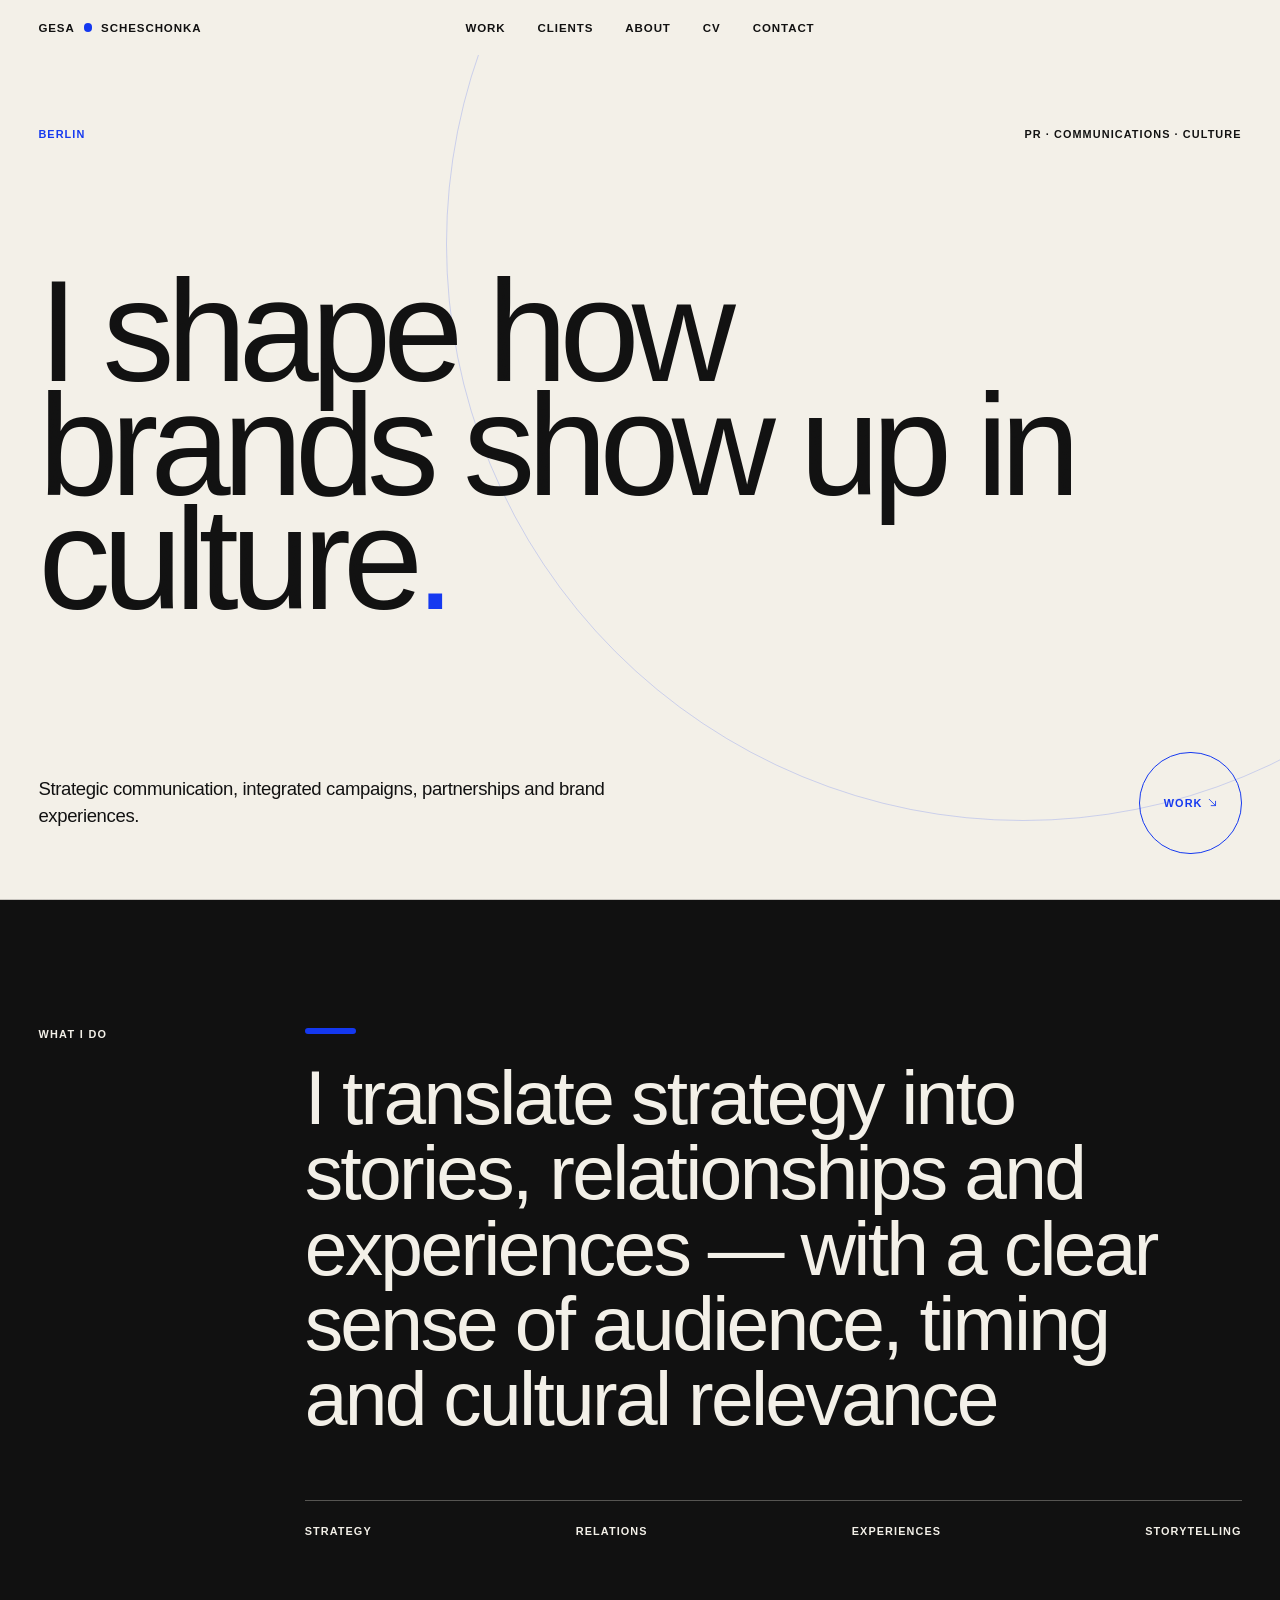
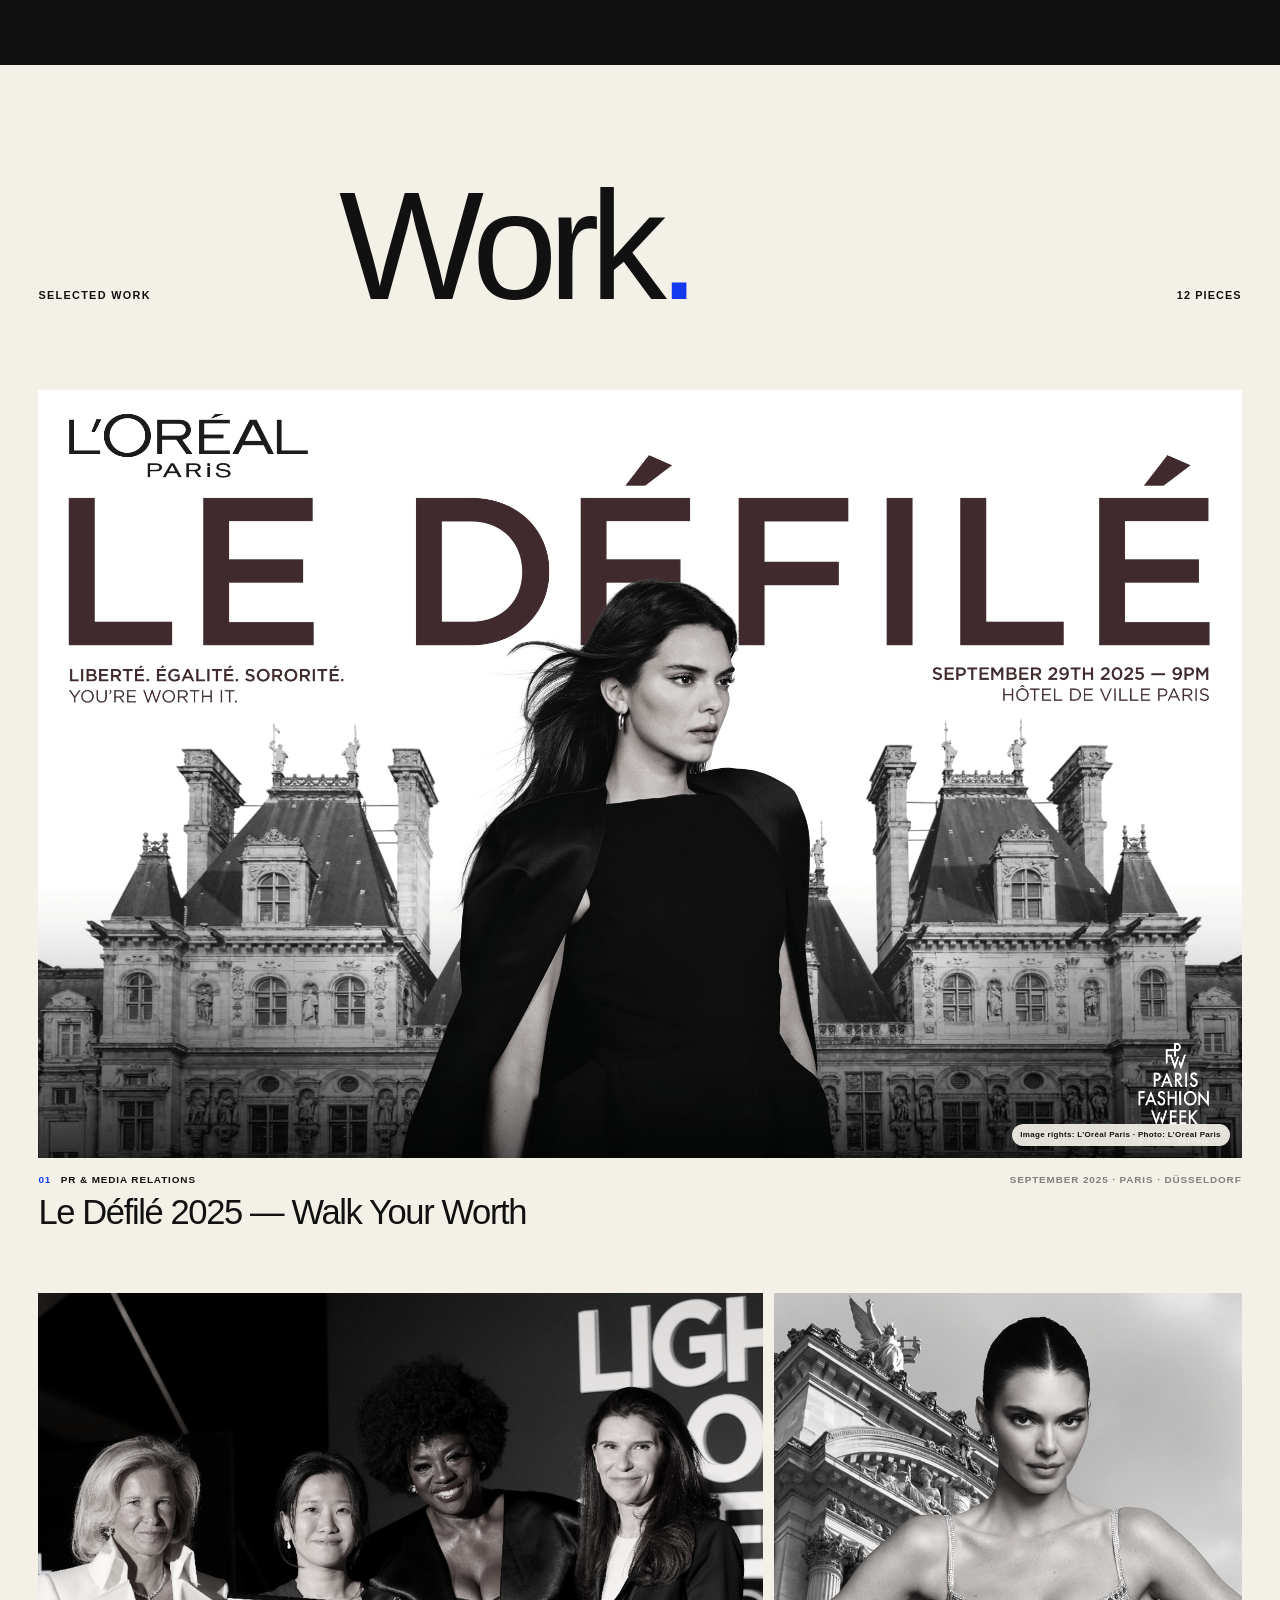
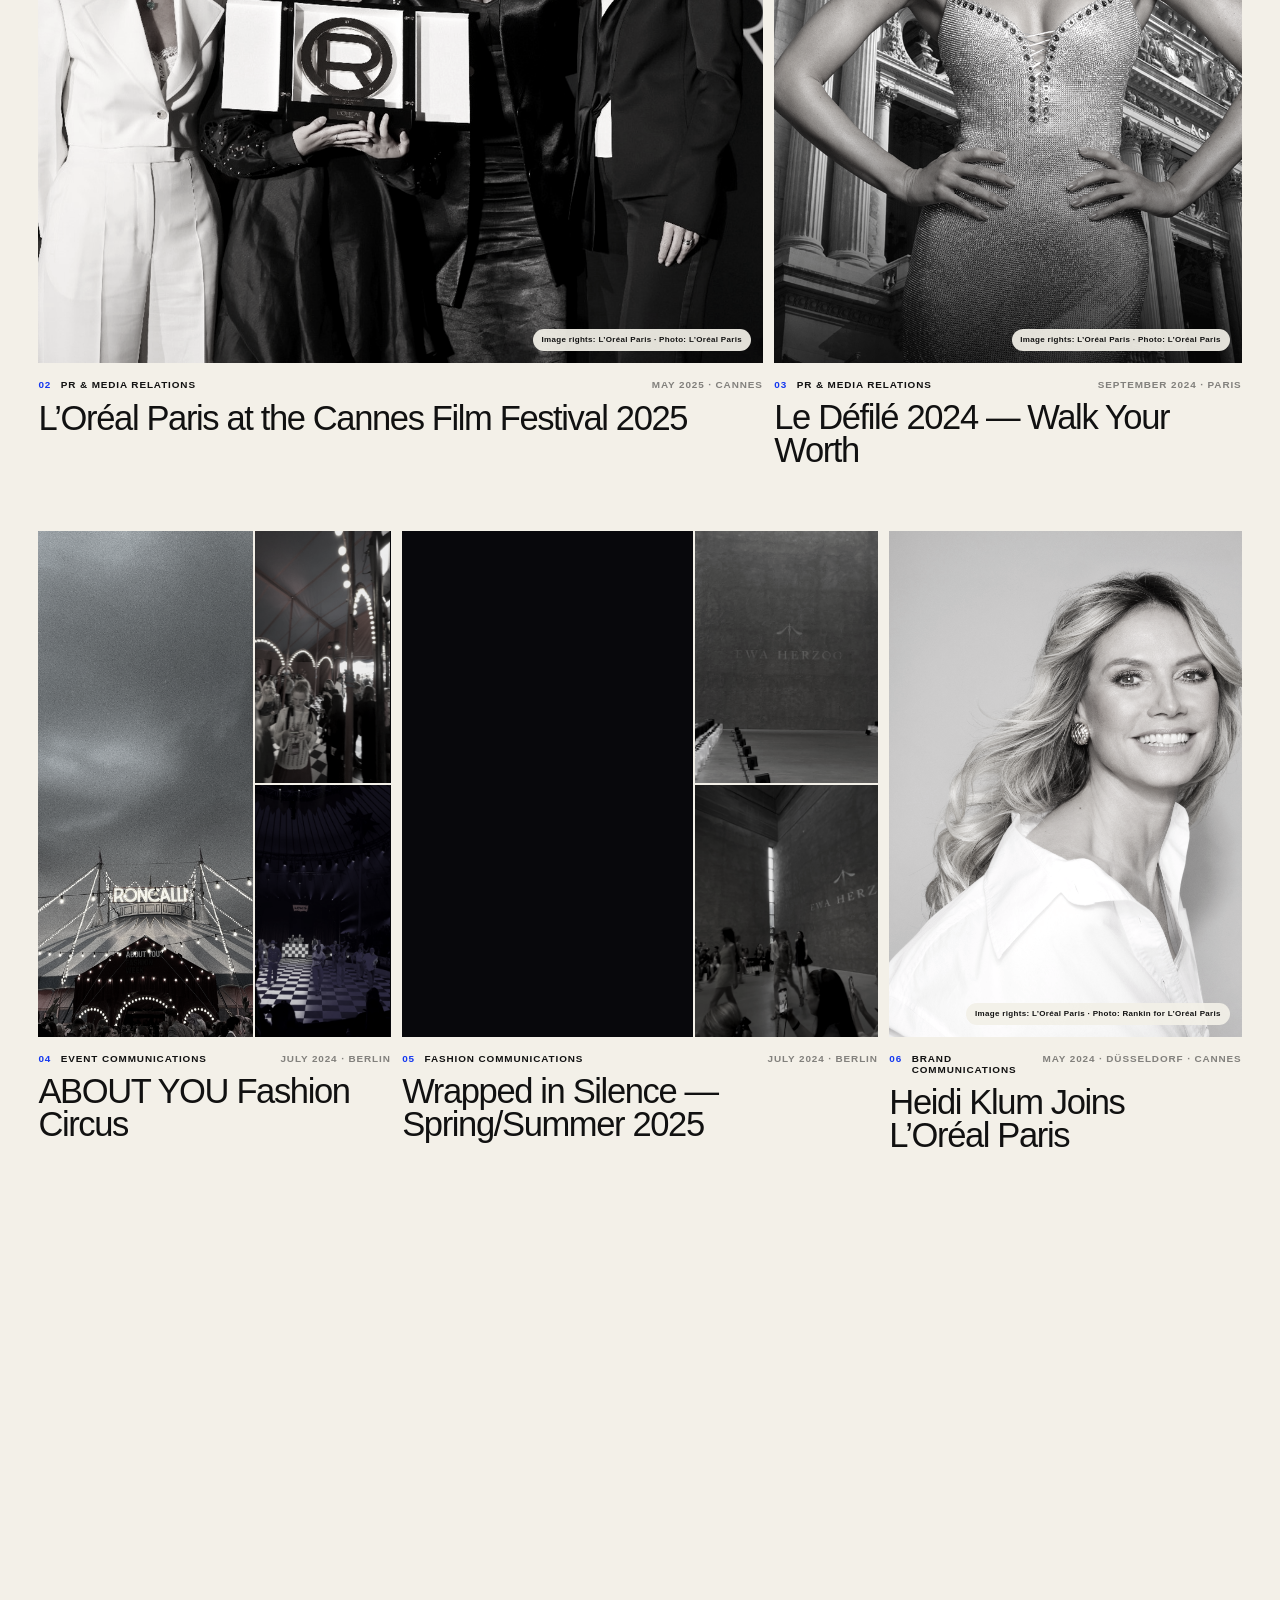
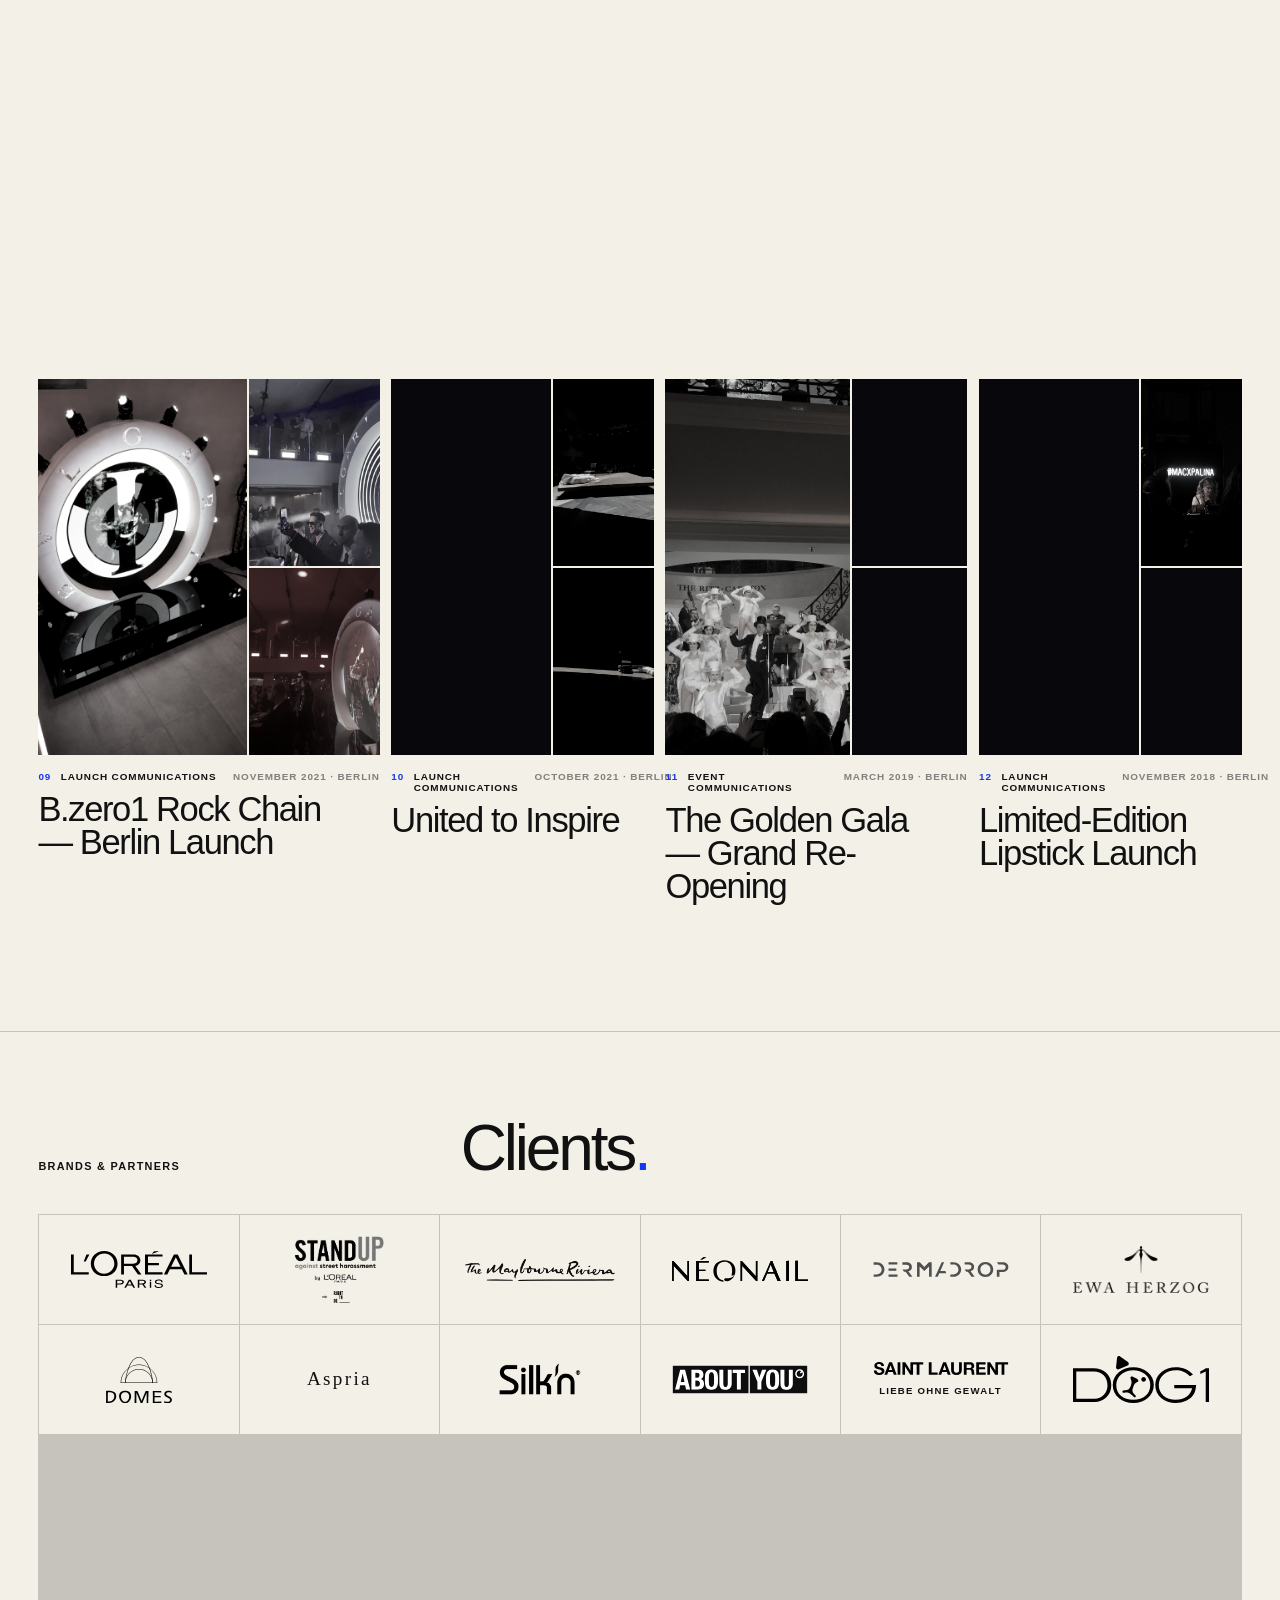
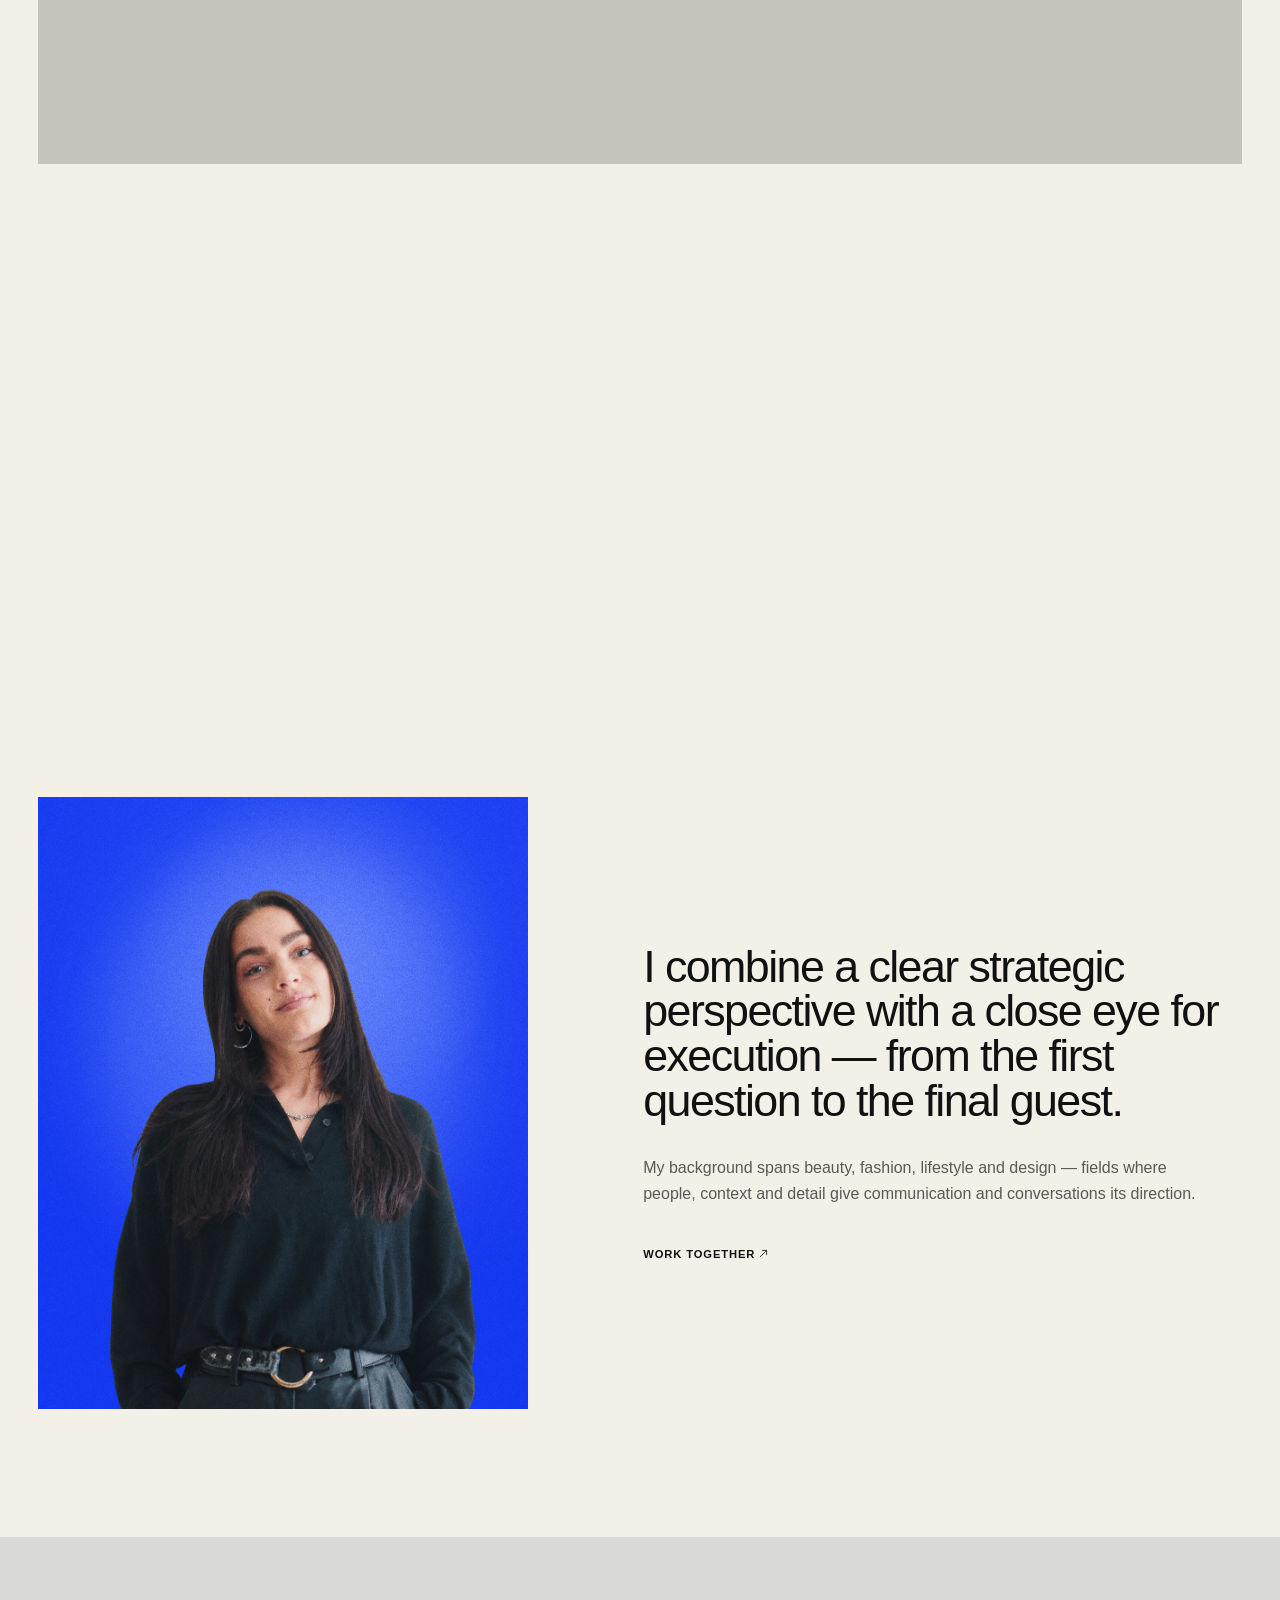
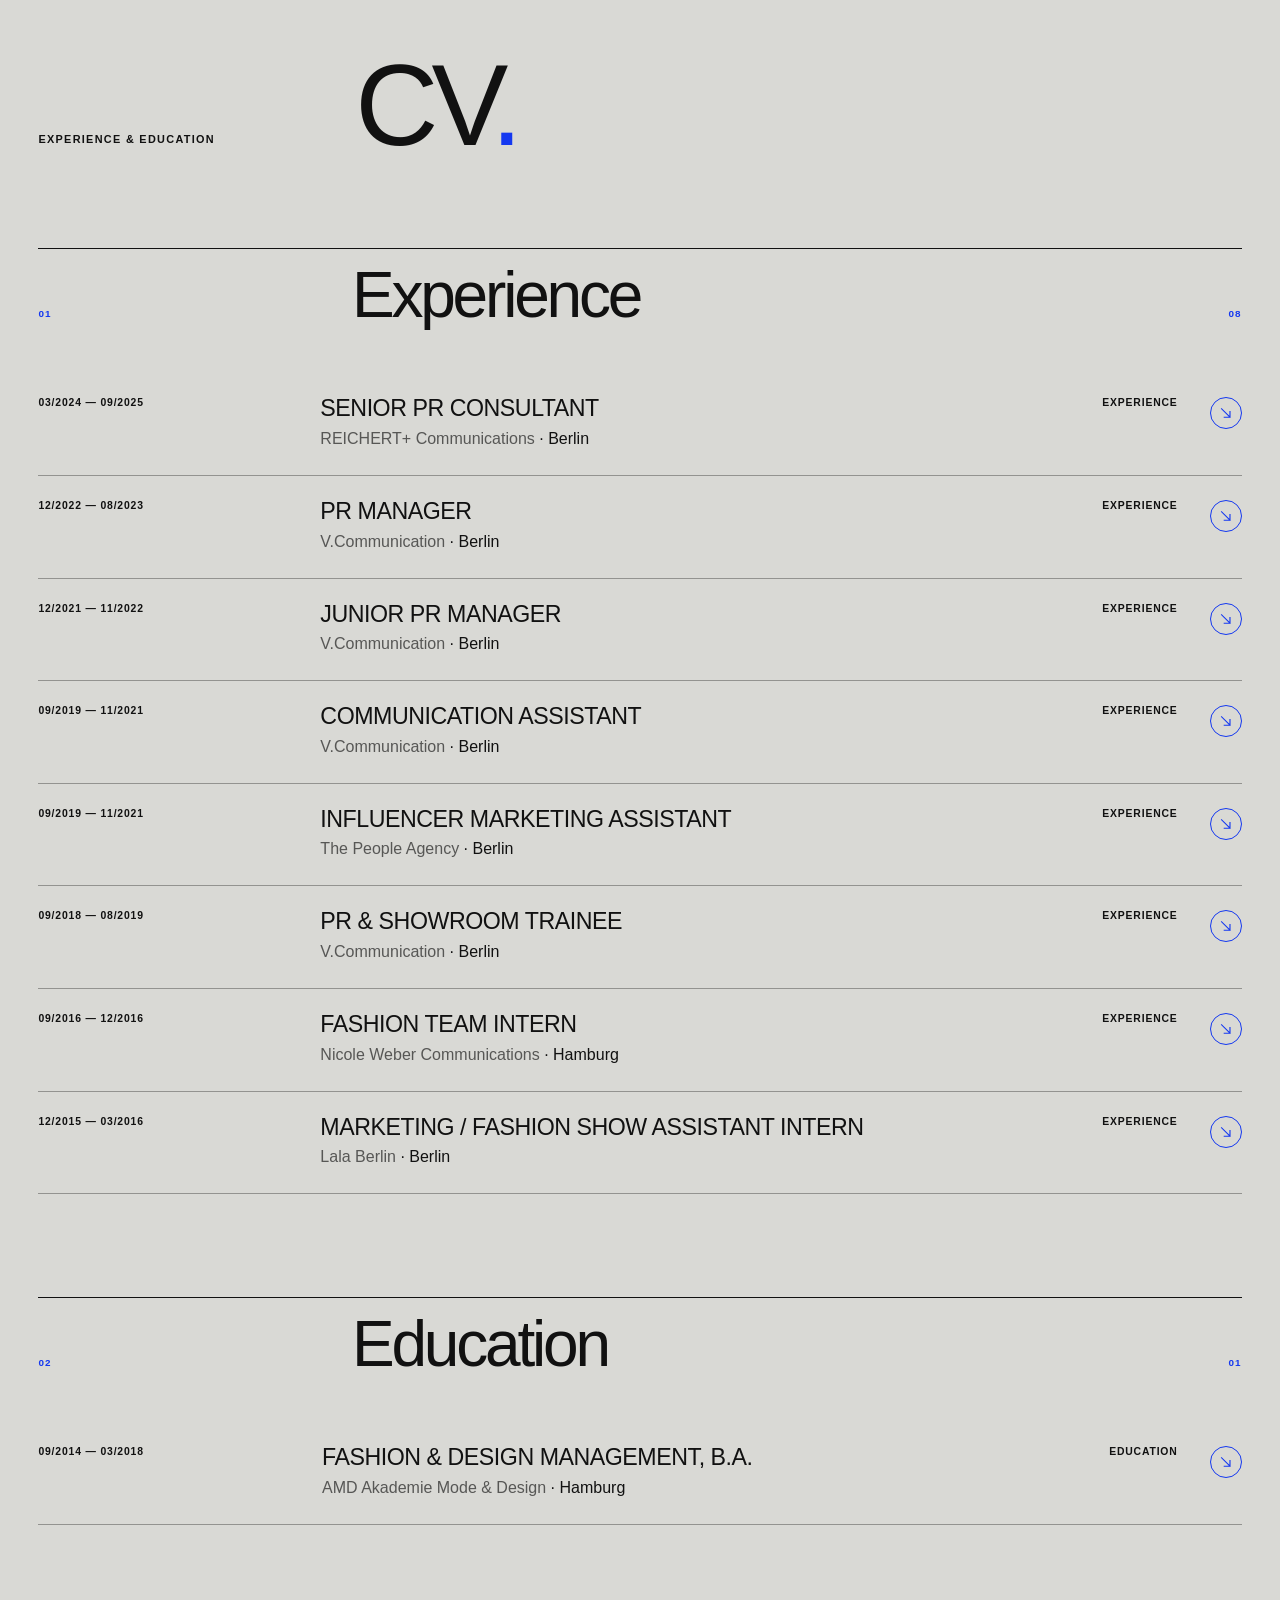
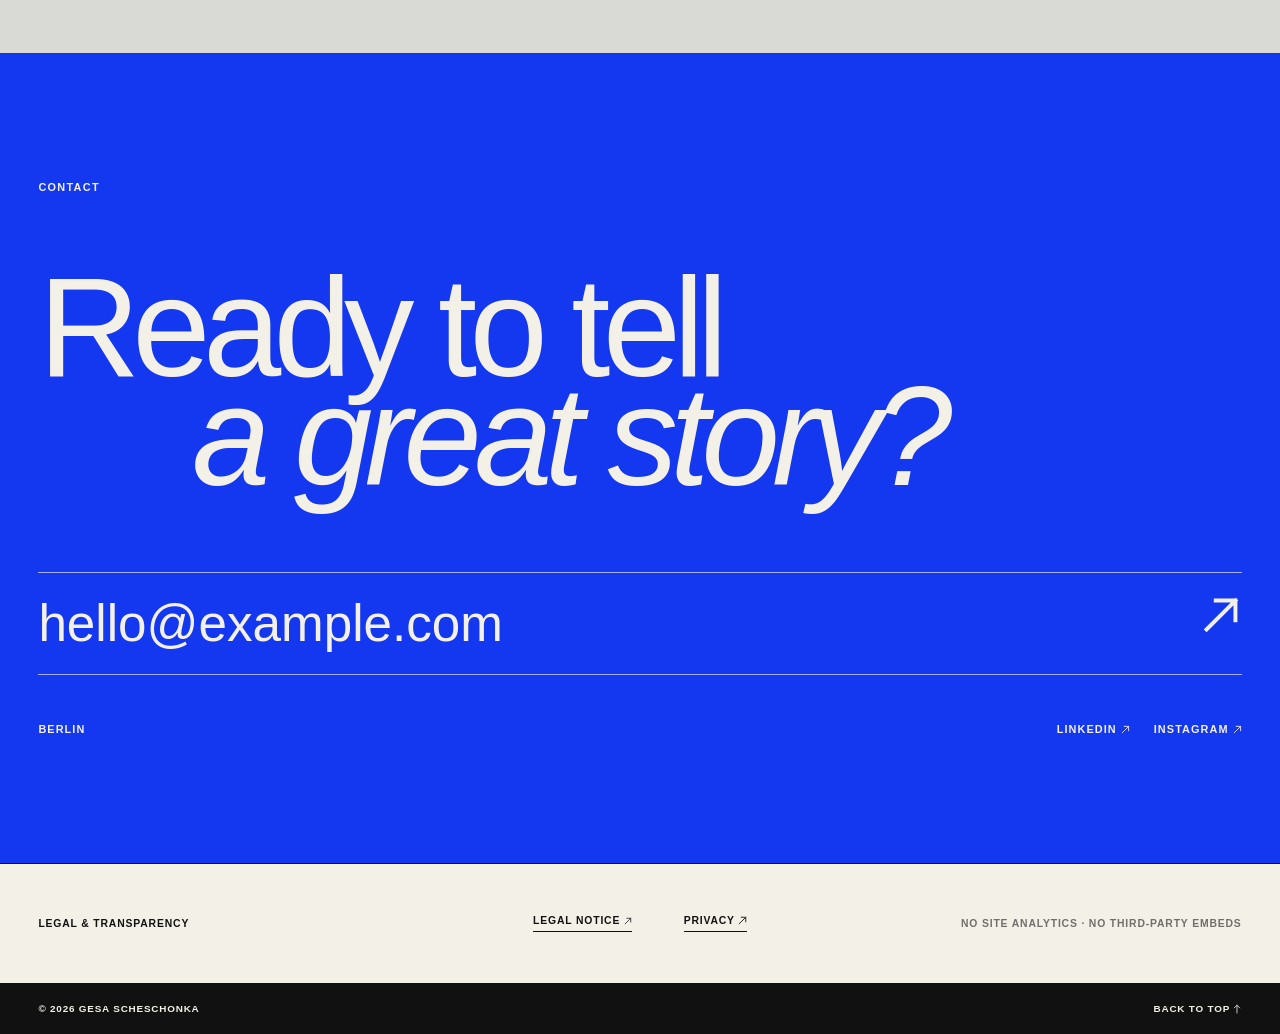
==== commit 542069b3: "Fix legal language navigation" ====
--- a/index.html
+++ b/index.html
@@ -185,8 +185,8 @@
       <section class="legal-strip" aria-label="Legal information">
         <p>Legal & Transparency</p>
         <div>
-          <a href="impressum.html">Legal Notice <span class="ui-arrow" aria-hidden="true"></span></a>
-          <a href="datenschutz.html">Privacy <span class="ui-arrow" aria-hidden="true"></span></a>
+          <a href="impressum.html?v=20260810-2">Legal Notice <span class="ui-arrow" aria-hidden="true"></span></a>
+          <a href="datenschutz.html?v=20260810-2">Privacy <span class="ui-arrow" aria-hidden="true"></span></a>
         </div>
         <p>No site analytics · No third-party embeds</p>
       </section>
--- a/styles.css
+++ b/styles.css
@@ -2027,10 +2027,43 @@
   content: ".";
 }
 
-/* Language-precedence note under the English legal headings. */
+.legal-language-switch {
+  display: inline-flex;
+  align-items: stretch;
+  justify-self: start;
+  margin-top: 1.5rem;
+  border: 1px solid var(--accent);
+}
+
+.legal-language-switch a {
+  min-width: 6.5rem;
+  padding: 0.75rem 1rem;
+  color: var(--accent);
+  text-align: center;
+  text-transform: uppercase;
+  font-size: 0.65rem;
+  font-weight: 700;
+  letter-spacing: 0.08em;
+  transition:
+    background-color 180ms ease,
+    color 180ms ease;
+}
+
+.legal-language-switch a + a {
+  border-left: 1px solid var(--accent);
+}
+
+.legal-language-switch a[aria-current="page"],
+.legal-language-switch a:hover,
+.legal-language-switch a:focus-visible {
+  background: var(--accent);
+  color: var(--paper);
+}
+
+/* Language-precedence note shared by both legal-page languages. */
 .legal-lang-note {
   max-width: 46rem;
-  margin: 1.25rem 0 0;
+  margin: 1.5rem 0 0;
   color: rgba(17, 17, 17, 0.6);
   font-size: 0.8rem;
   line-height: 1.5;
@@ -2546,6 +2579,10 @@
     margin-top: 2rem;
     font-size: clamp(4rem, 20vw, 7rem);
   }
+
+  .legal-language-switch {
+    margin-top: 2rem;
+  }
 }
 
 @media (min-width: 761px) and (max-width: 1050px) {
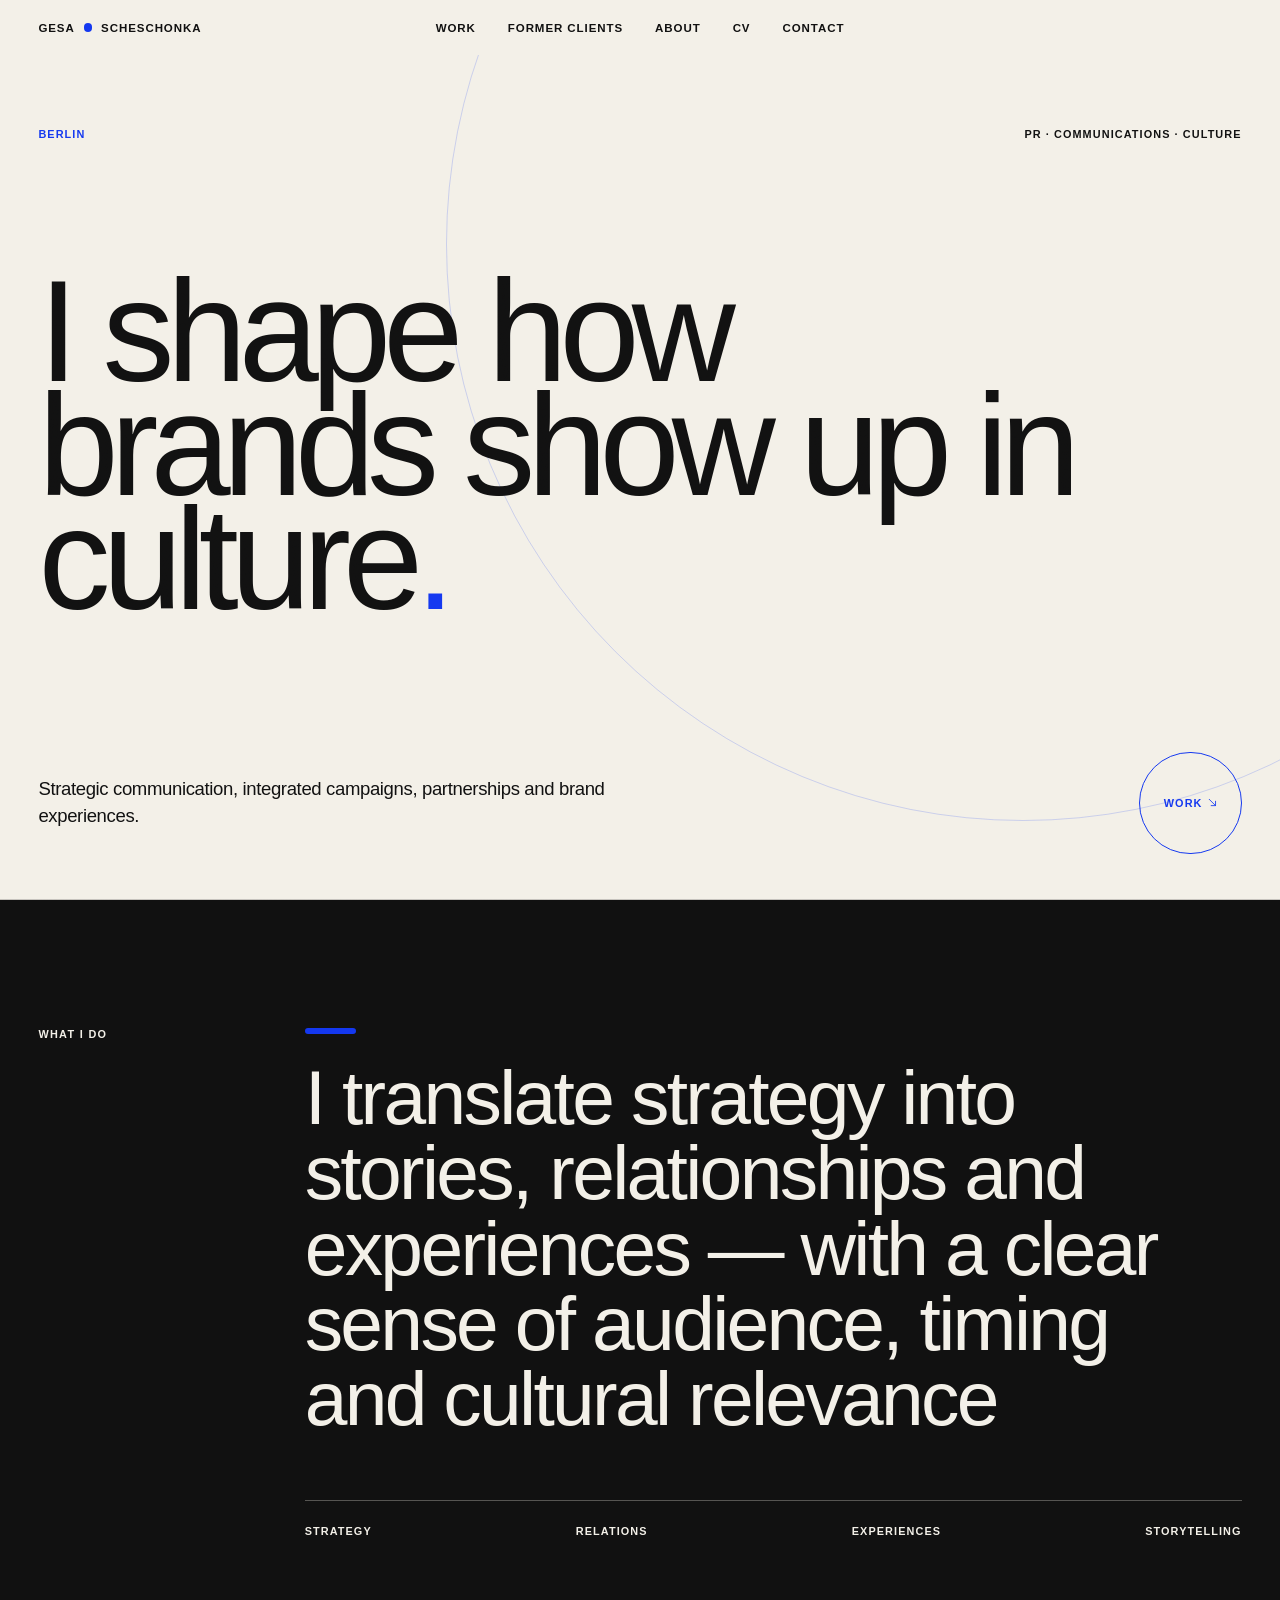
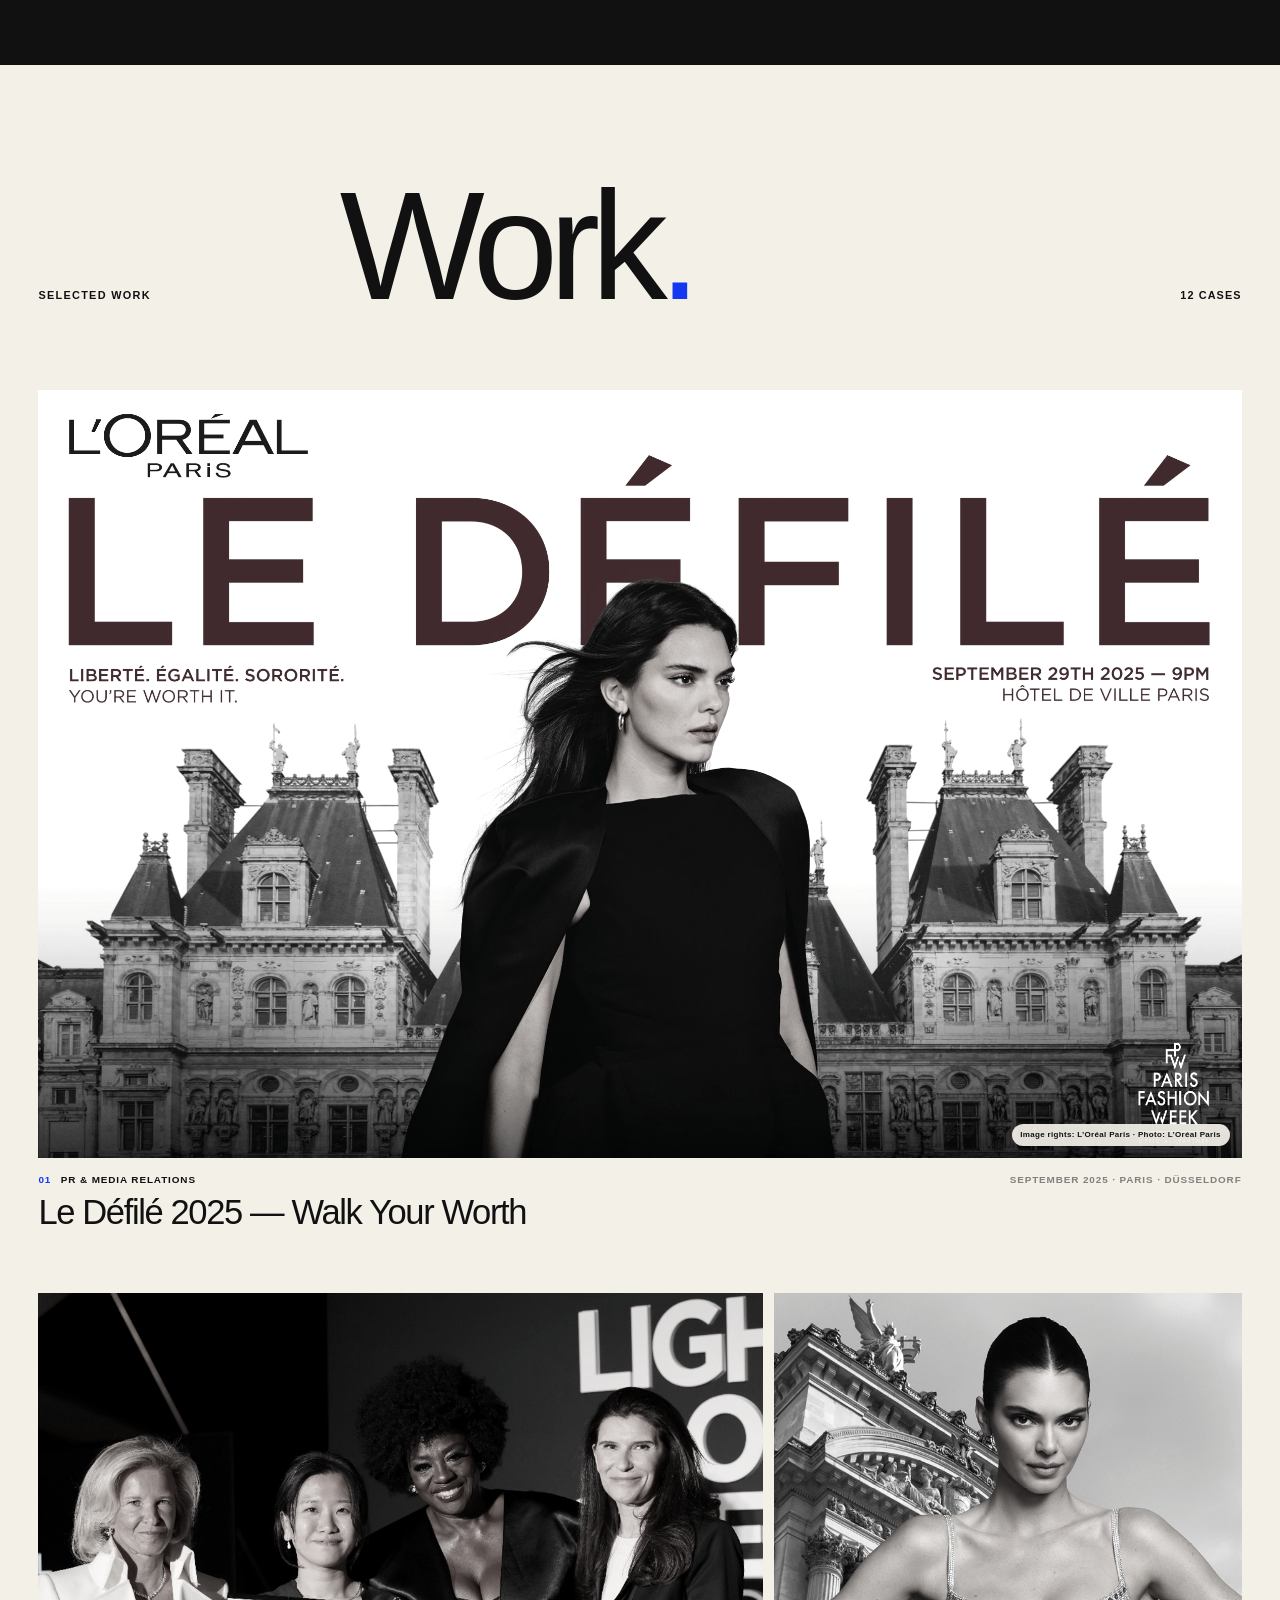
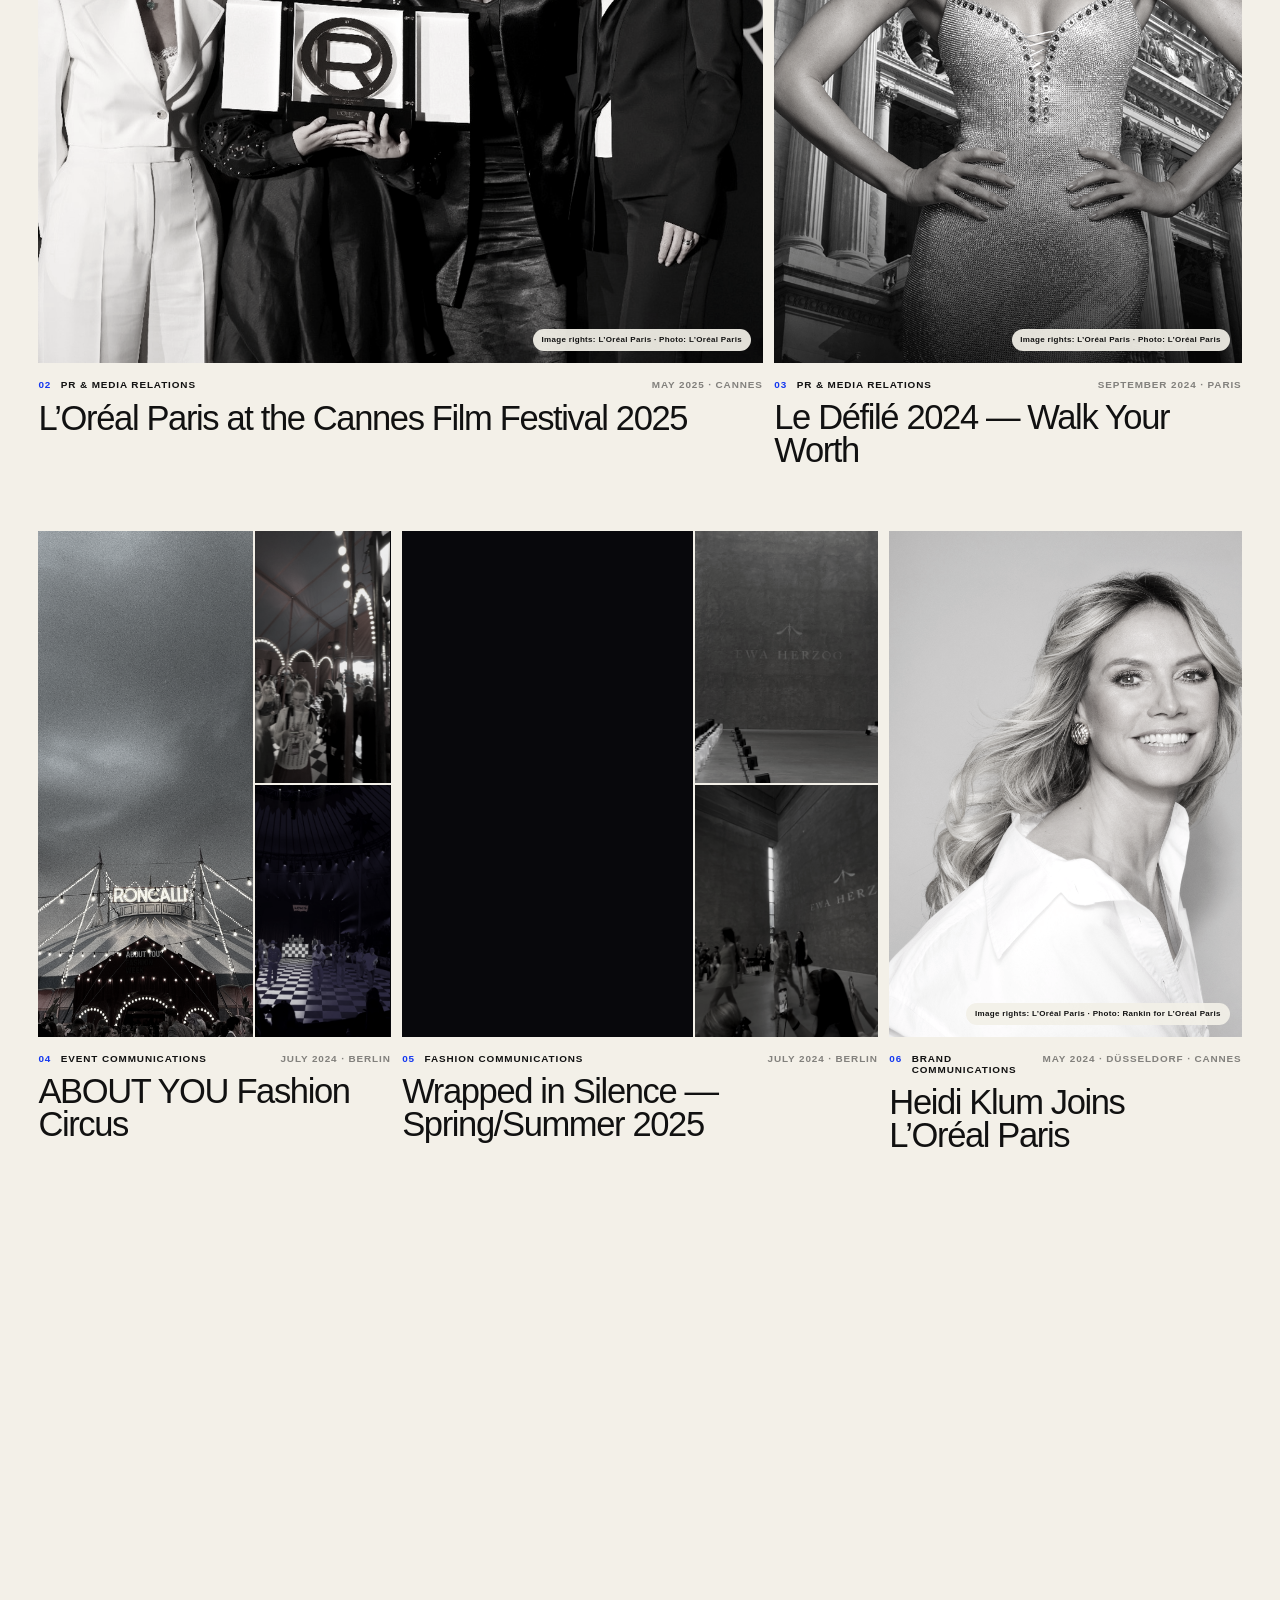
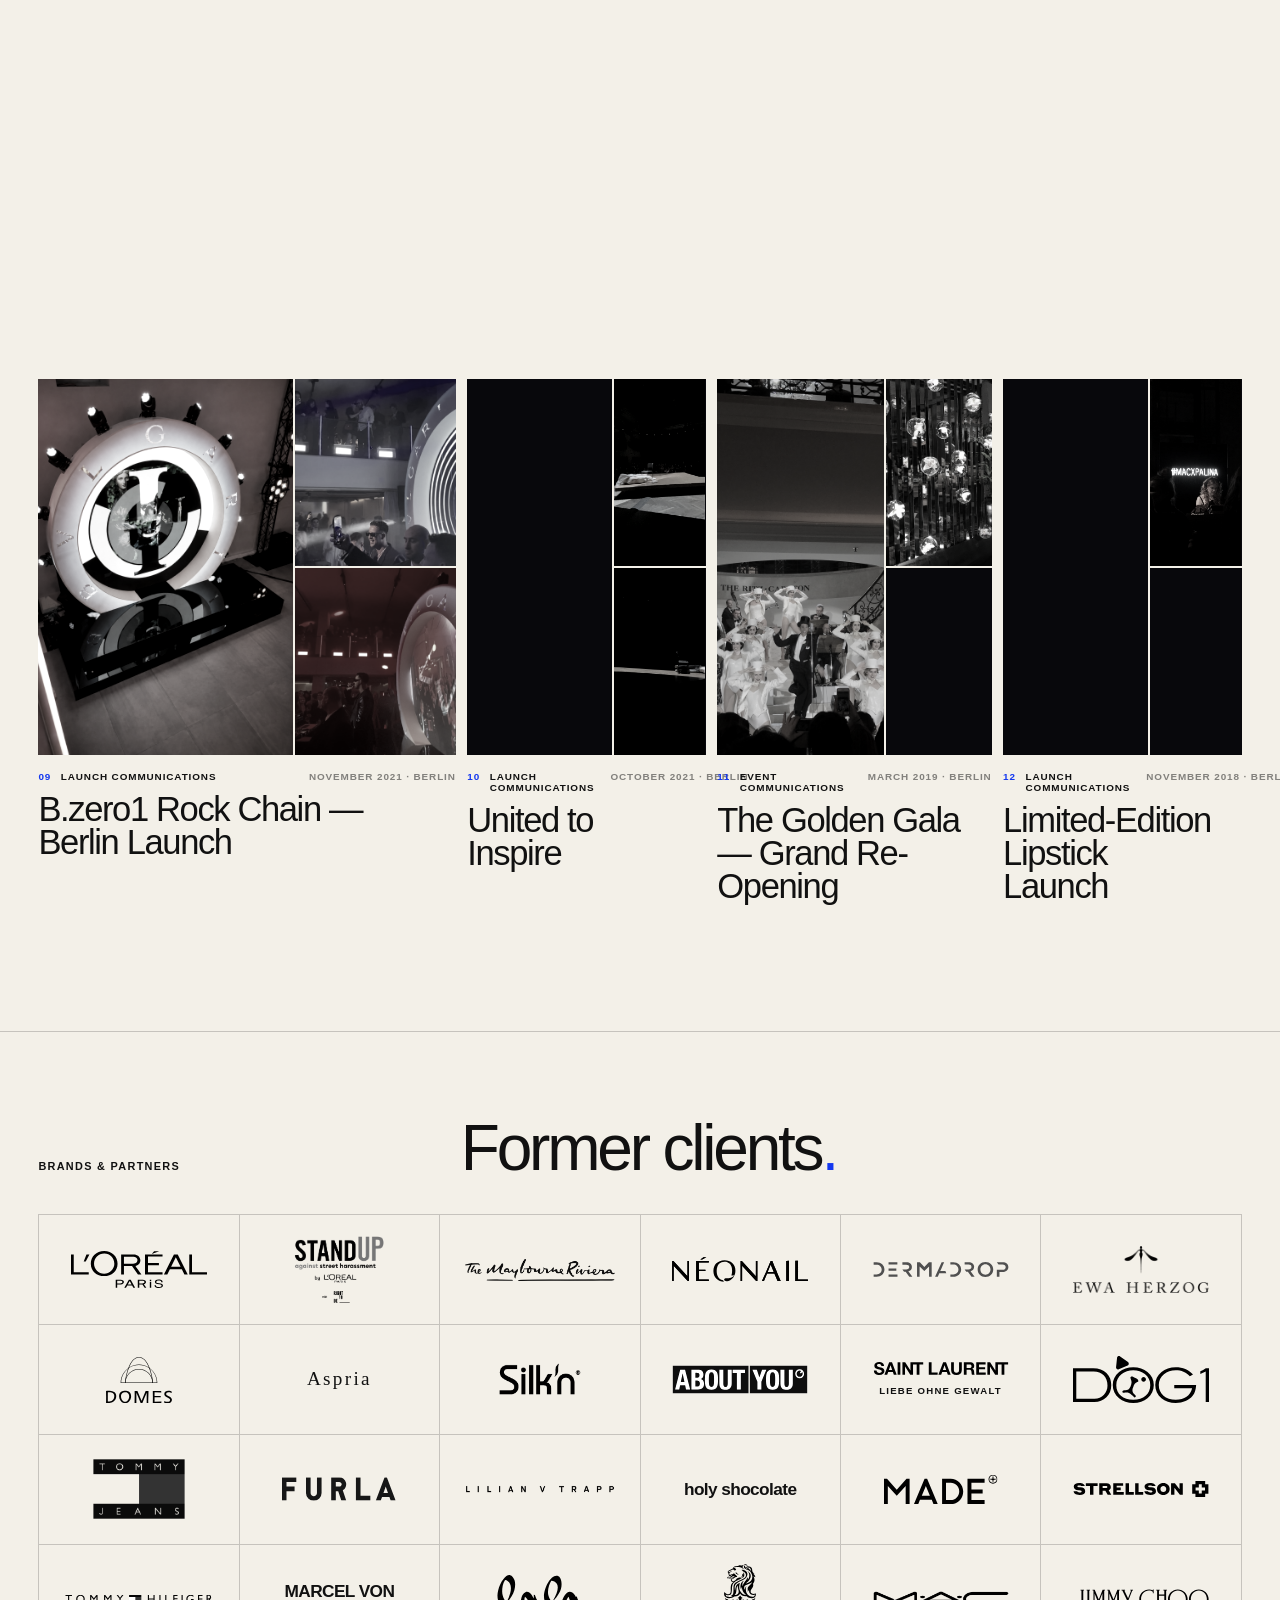
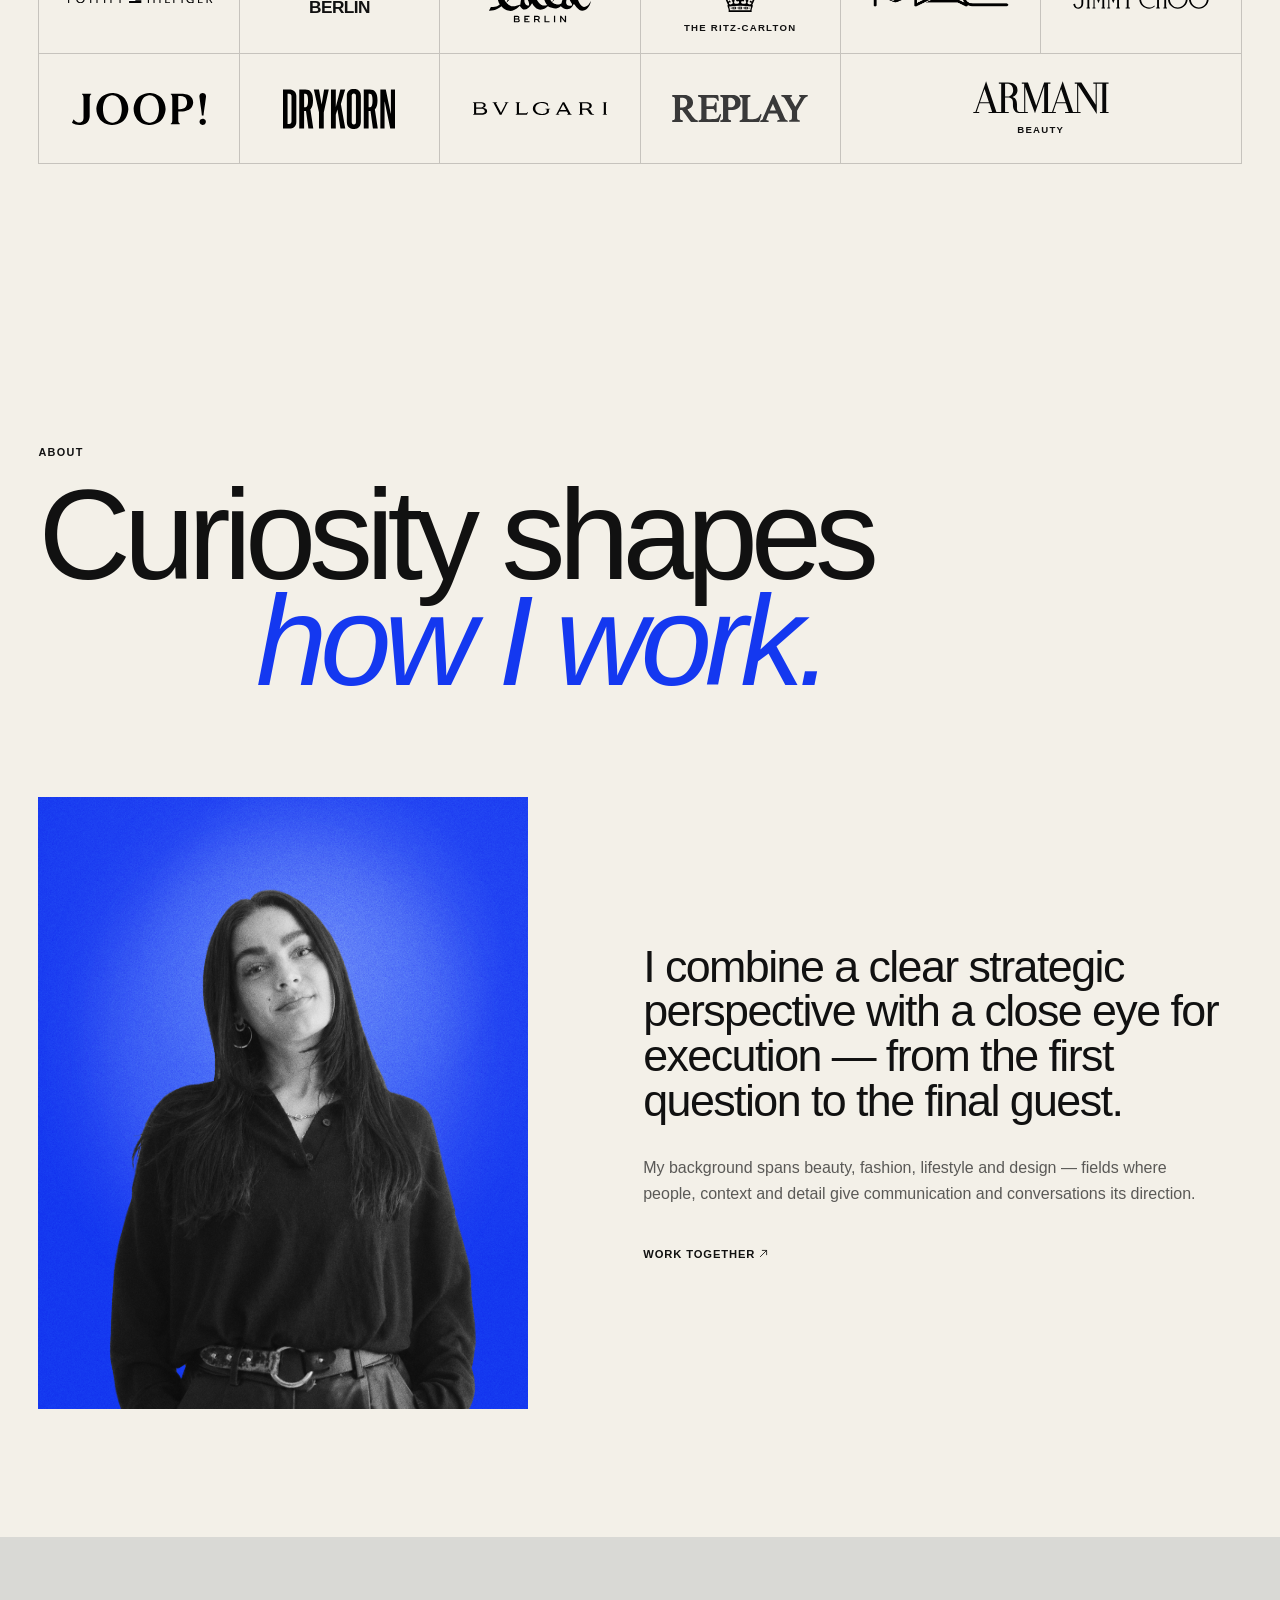
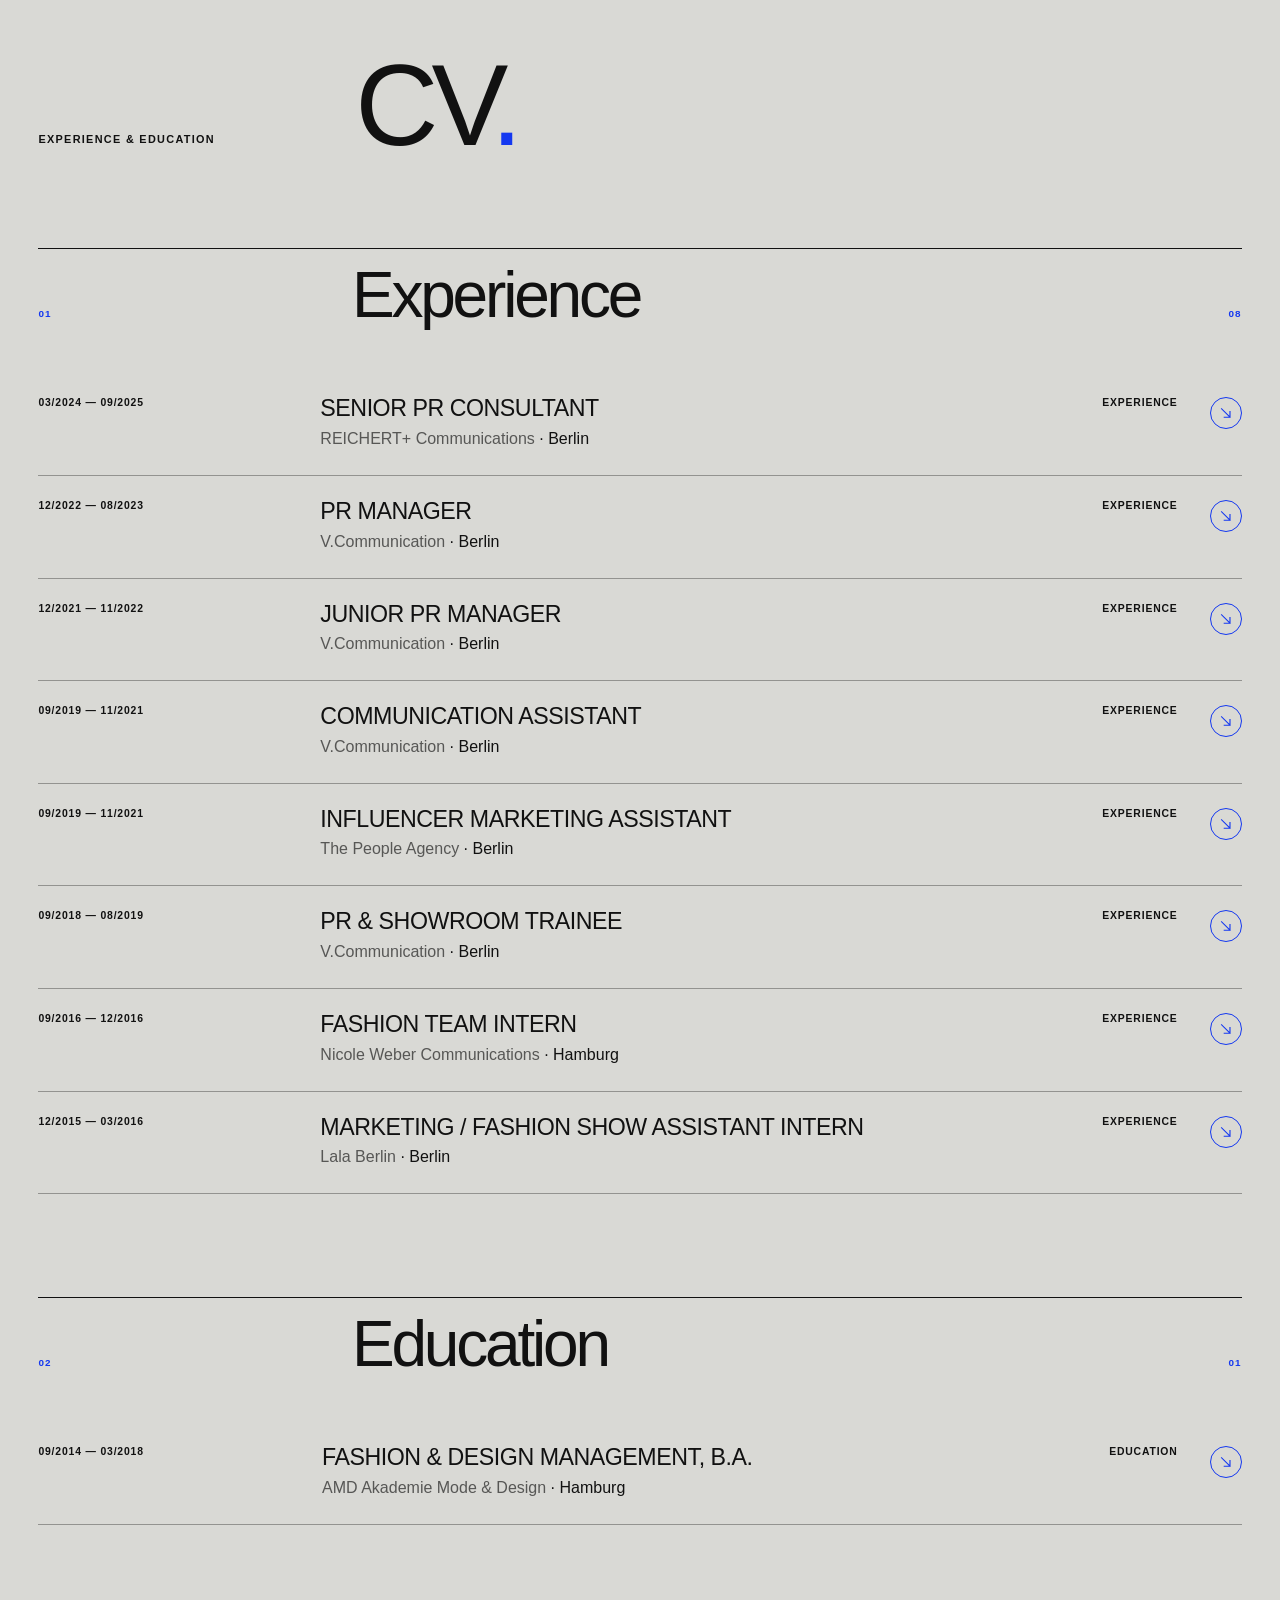
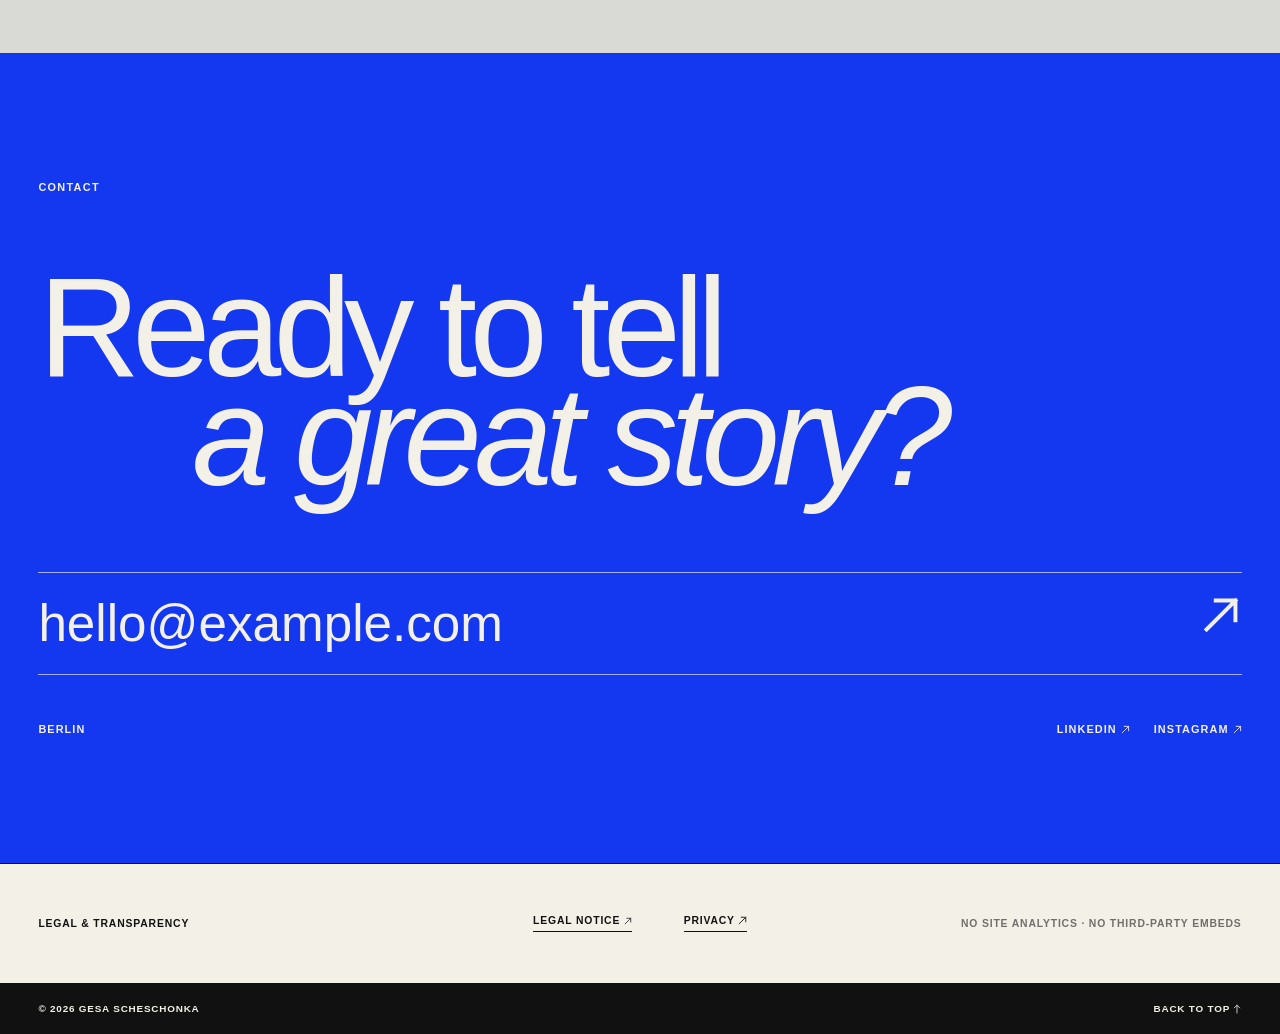
==== commit 0d91c316: "Fix dialog focus, vary the absorbed row, add social links and labels - Opening a project left "Prev"" ====
--- a/index.html
+++ b/index.html
@@ -61,7 +61,7 @@
 
       <nav class="site-nav" id="site-nav">
         <a href="#work">Work</a>
-        <a href="#clients">Clients</a>
+        <a href="#clients">Former clients</a>
         <a href="#about">About</a>
         <a href="#vita">CV</a>
         <a href="#contact">Contact</a>
@@ -108,7 +108,7 @@
         <div class="section-intro">
           <p class="section-label reveal">Selected work</p>
           <h2 id="work-title" class="reveal">Work<span>.</span></h2>
-          <p class="work-count reveal"><span id="project-count">00</span> Pieces</p>
+          <p class="work-count reveal"><span id="project-count">00</span> Cases</p>
         </div>
 
         <div class="project-list" id="project-list" aria-live="polite"></div>
@@ -117,7 +117,7 @@
       <section class="clients section-pad" id="clients" aria-labelledby="clients-title">
         <div class="clients-heading">
           <p class="section-label reveal">Brands & Partners</p>
-          <h2 id="clients-title" class="reveal">Clients<span>.</span></h2>
+          <h2 id="clients-title" class="reveal">Former clients<span>.</span></h2>
         </div>
         <div class="client-grid" id="client-grid" aria-label="Selected client logos"></div>
       </section>
@@ -214,7 +214,7 @@
           </button>
         </div>
       </div>
-      <div id="dialog-content"></div>
+      <div id="dialog-content" tabindex="-1"></div>
     </dialog>
 
     <noscript>
--- a/styles.css
+++ b/styles.css
@@ -1156,7 +1156,8 @@
   height: 120%;
   object-fit: contain;
   object-position: center bottom;
-  filter: contrast(0.88);
+  /* Only the portrait is desaturated; the blue field behind it stays. */
+  filter: grayscale(1) contrast(0.92);
 }
 
 .portrait-light {
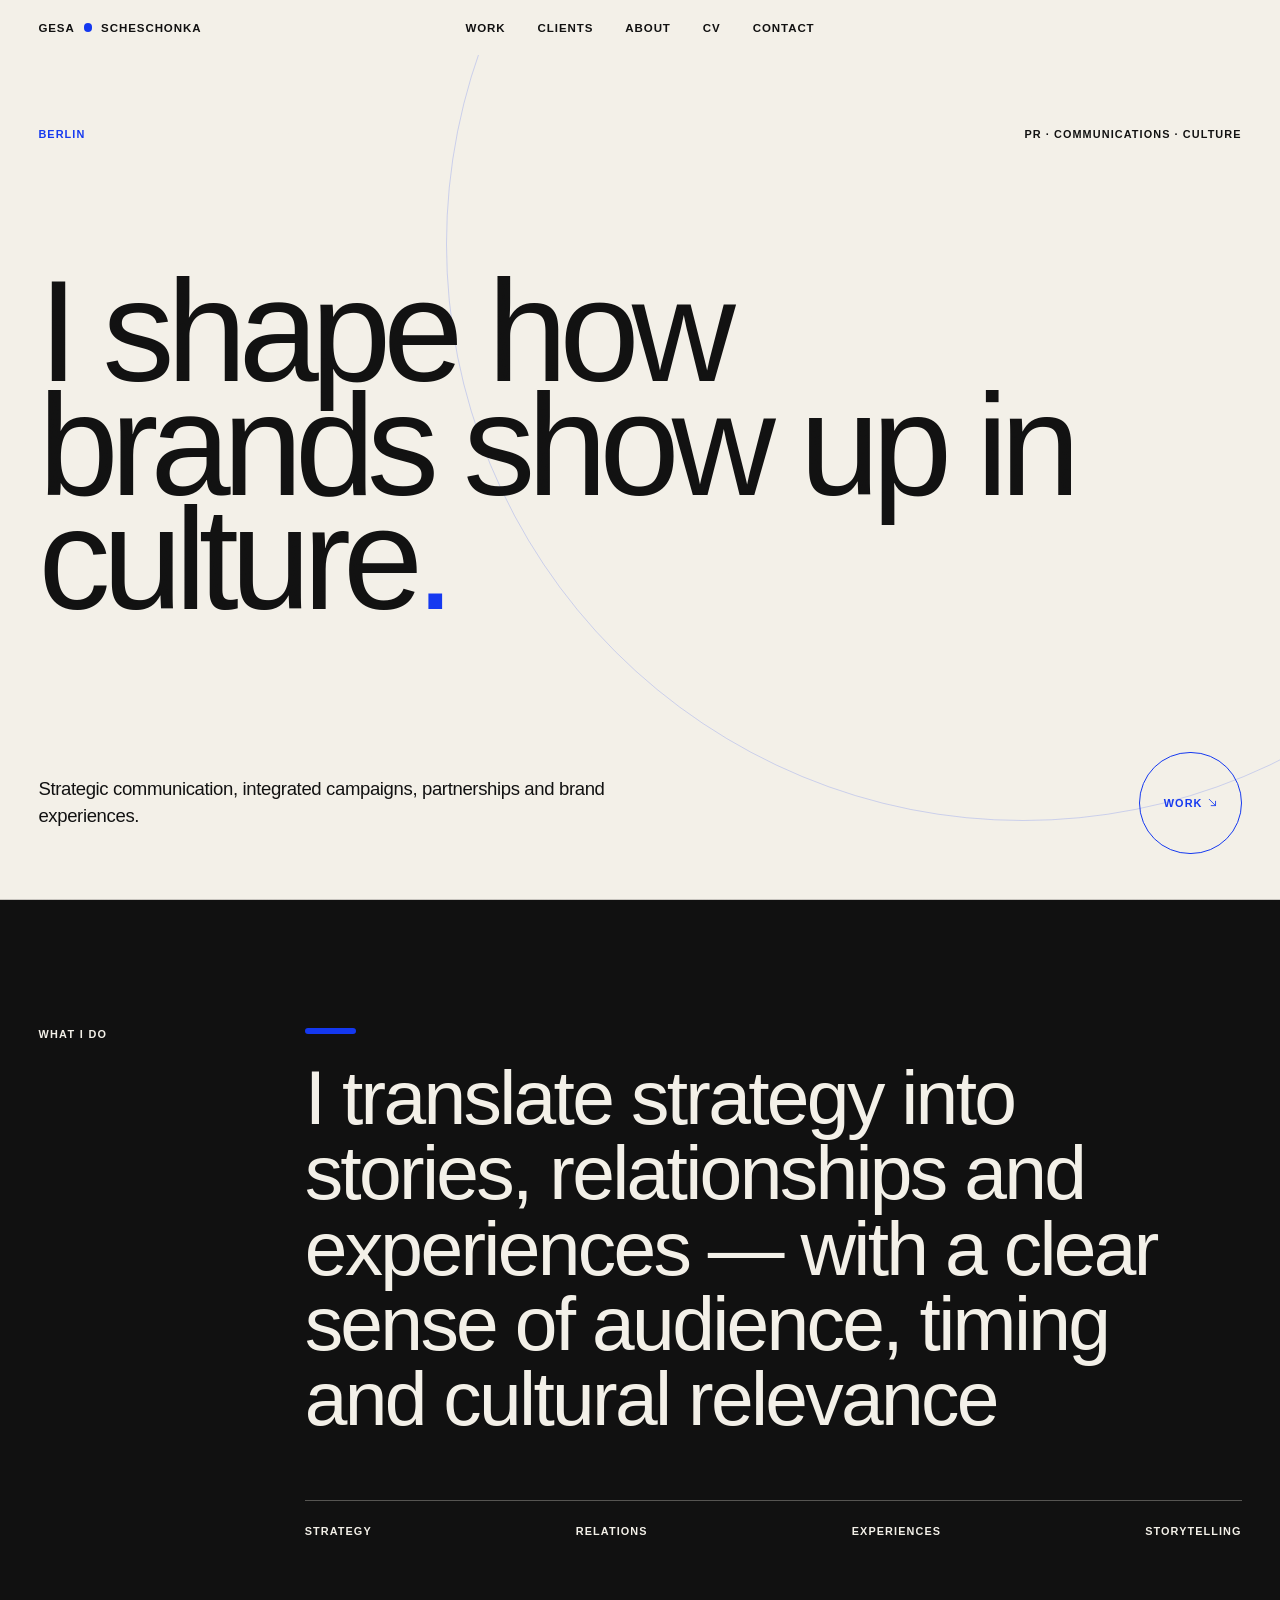
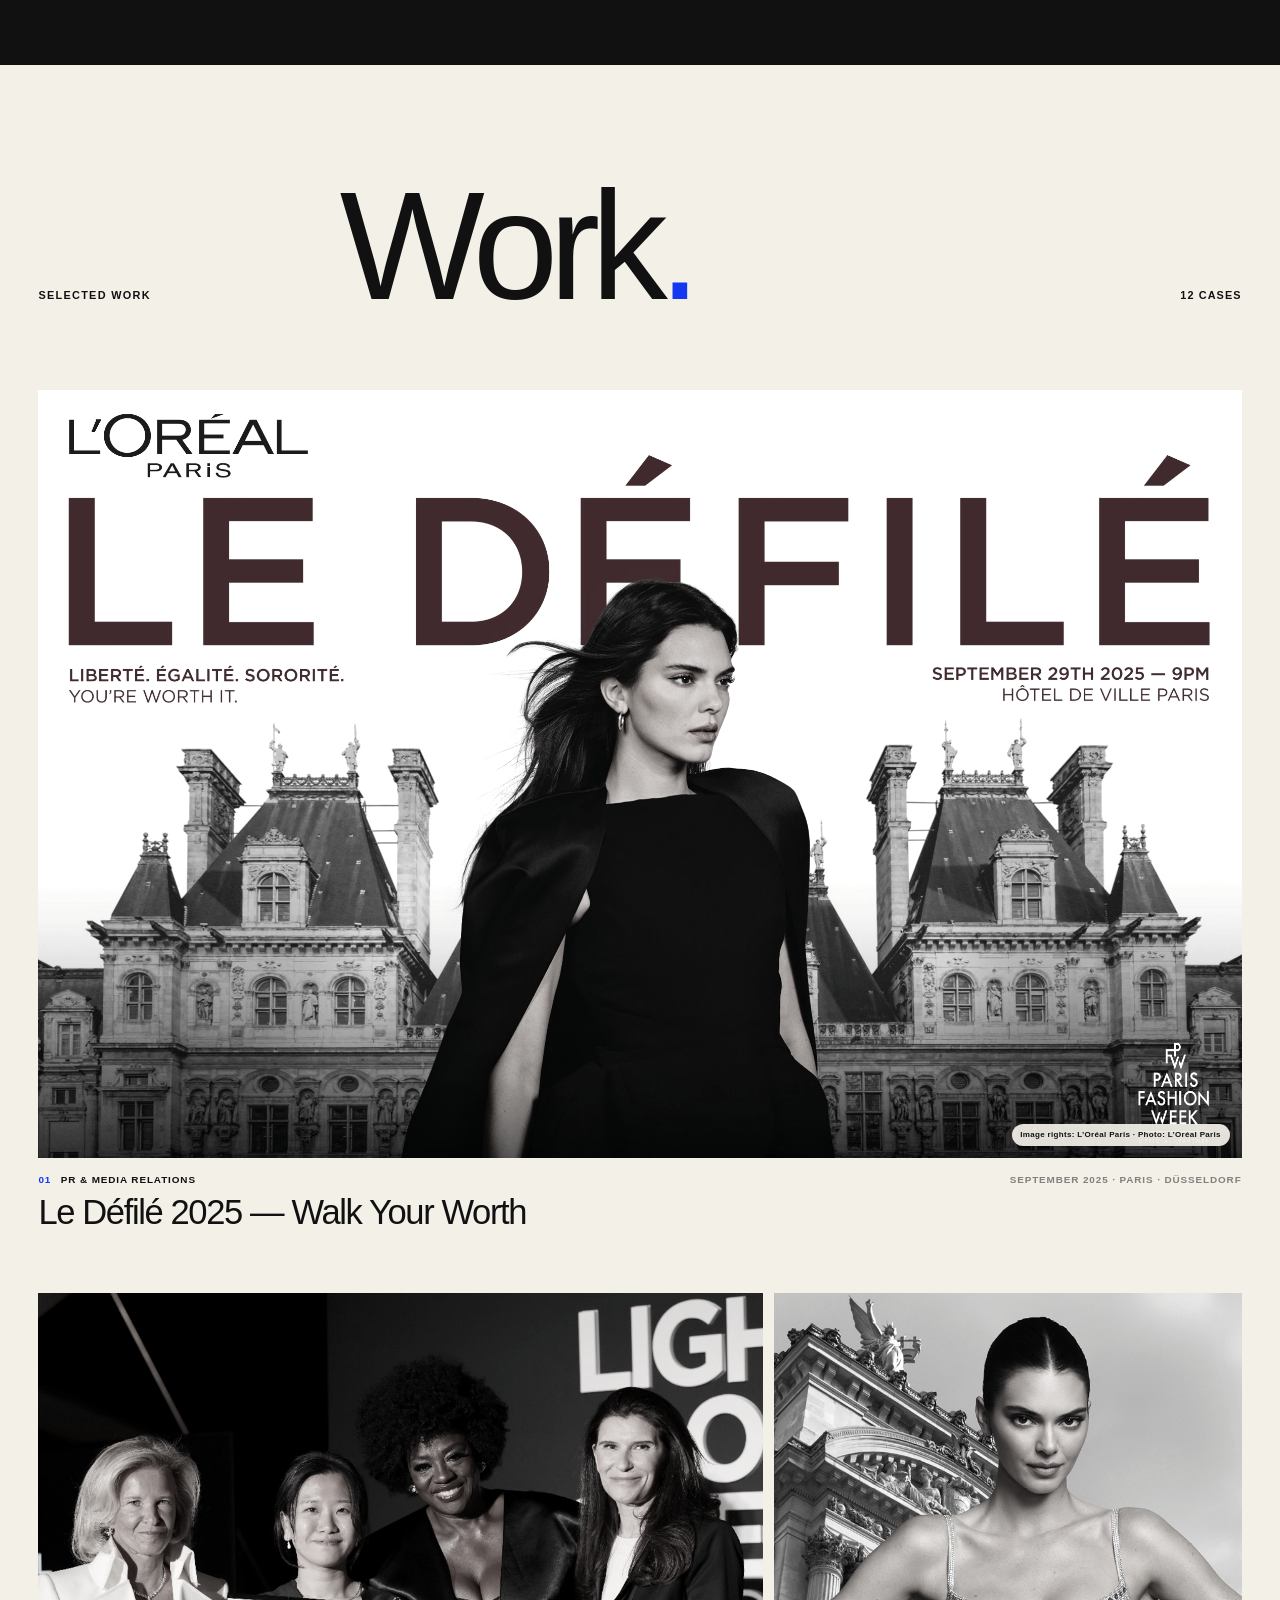
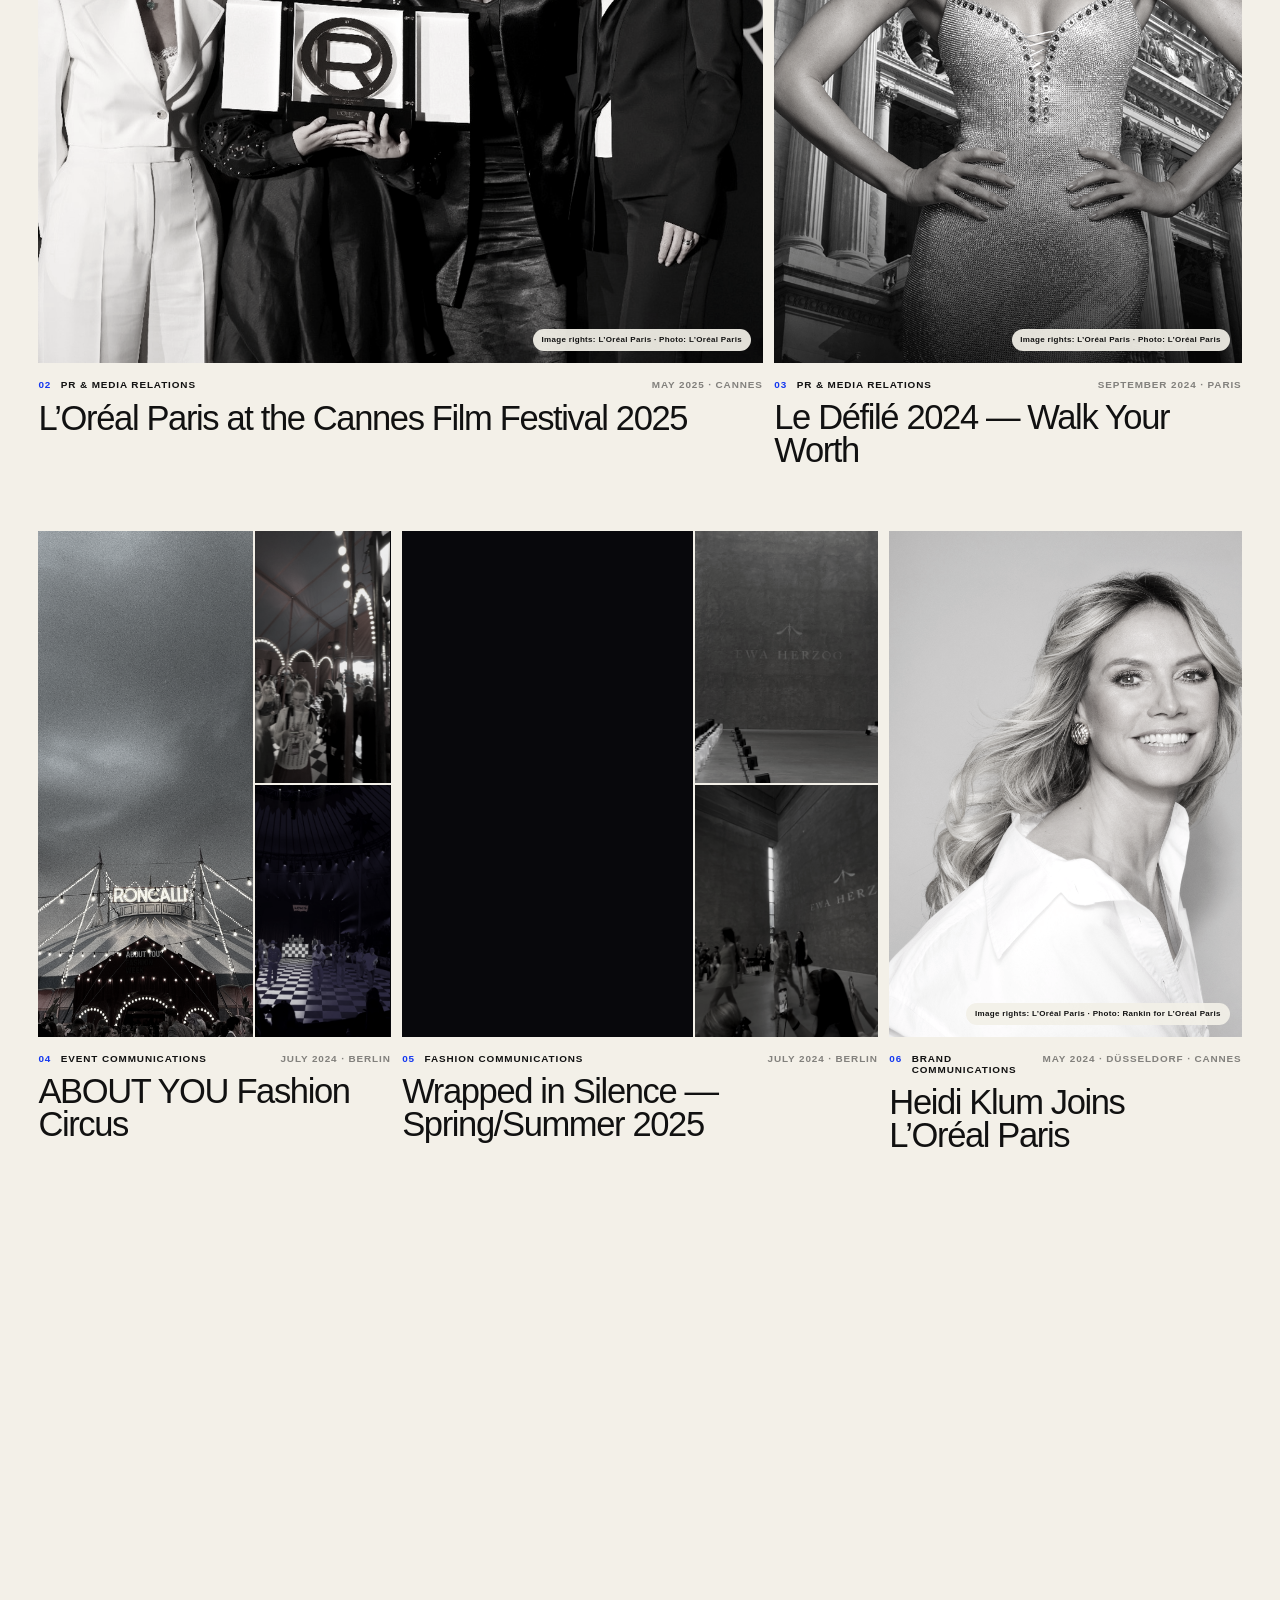
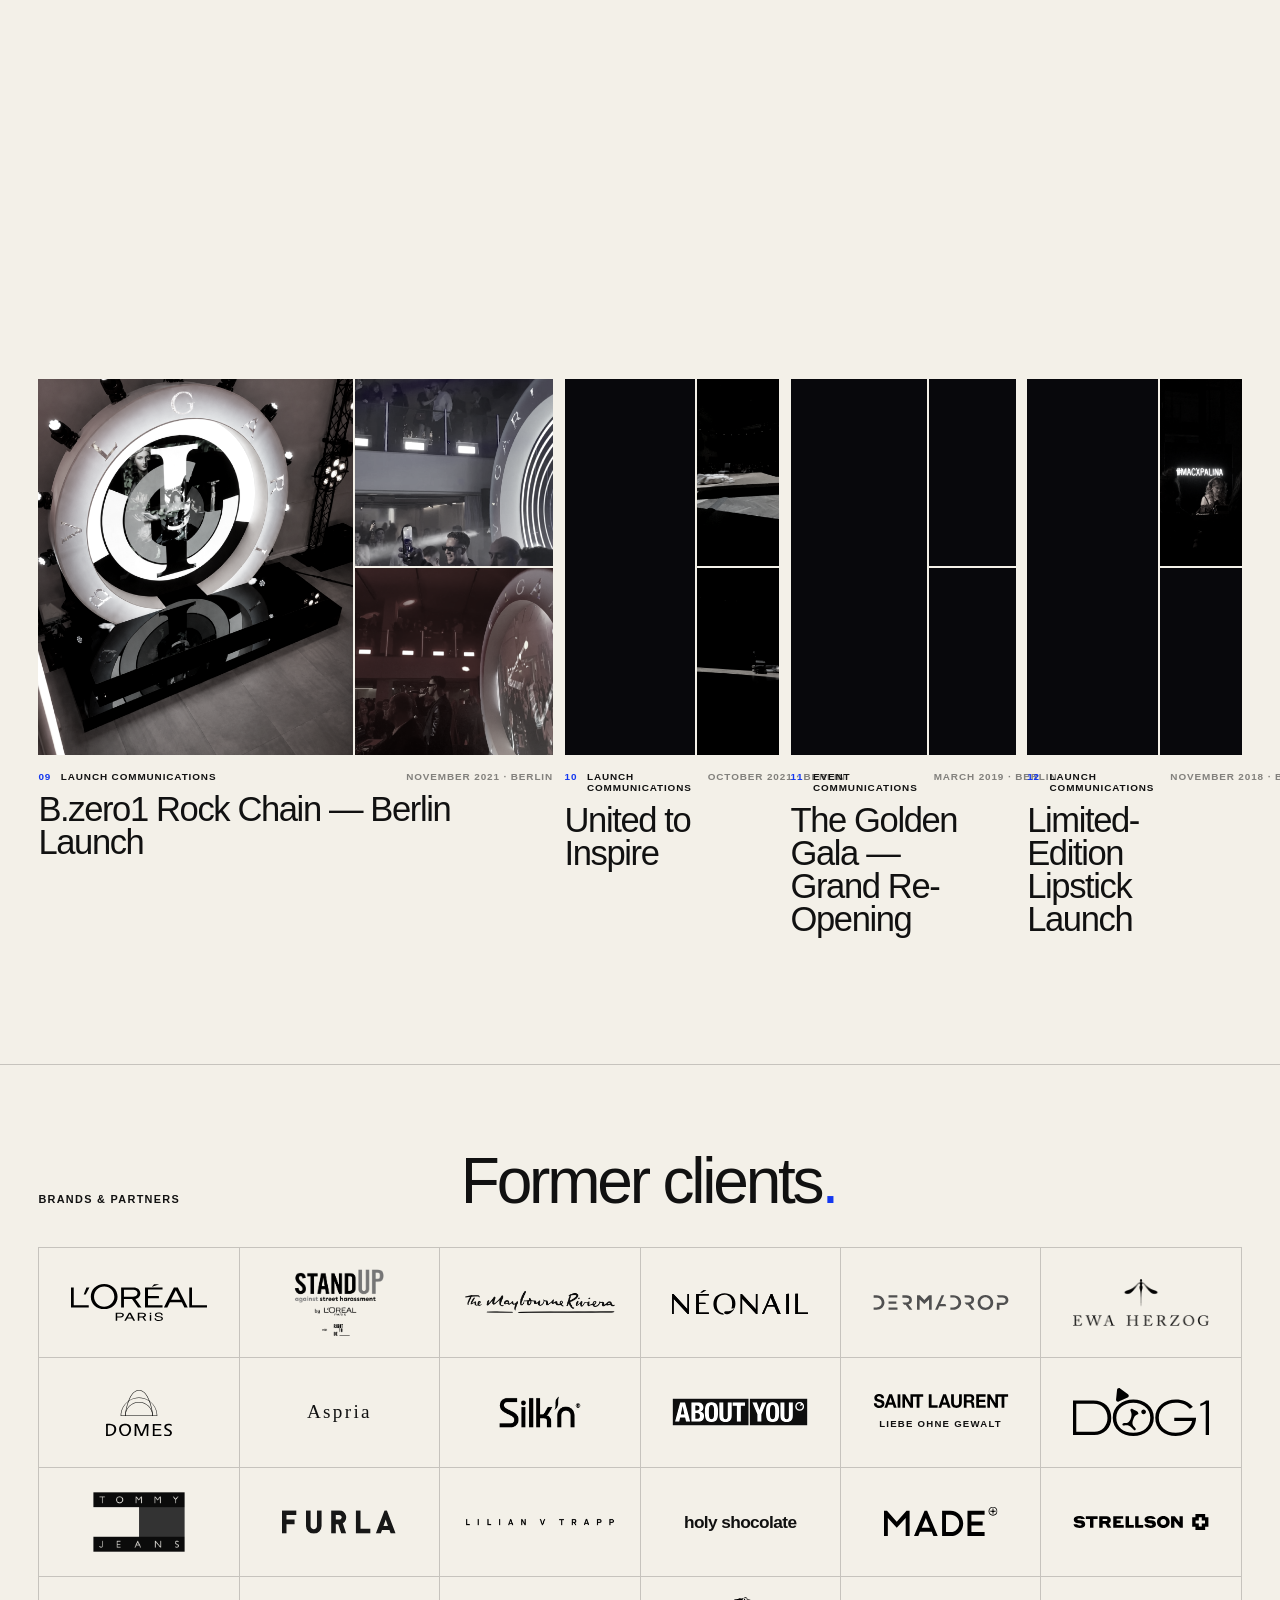
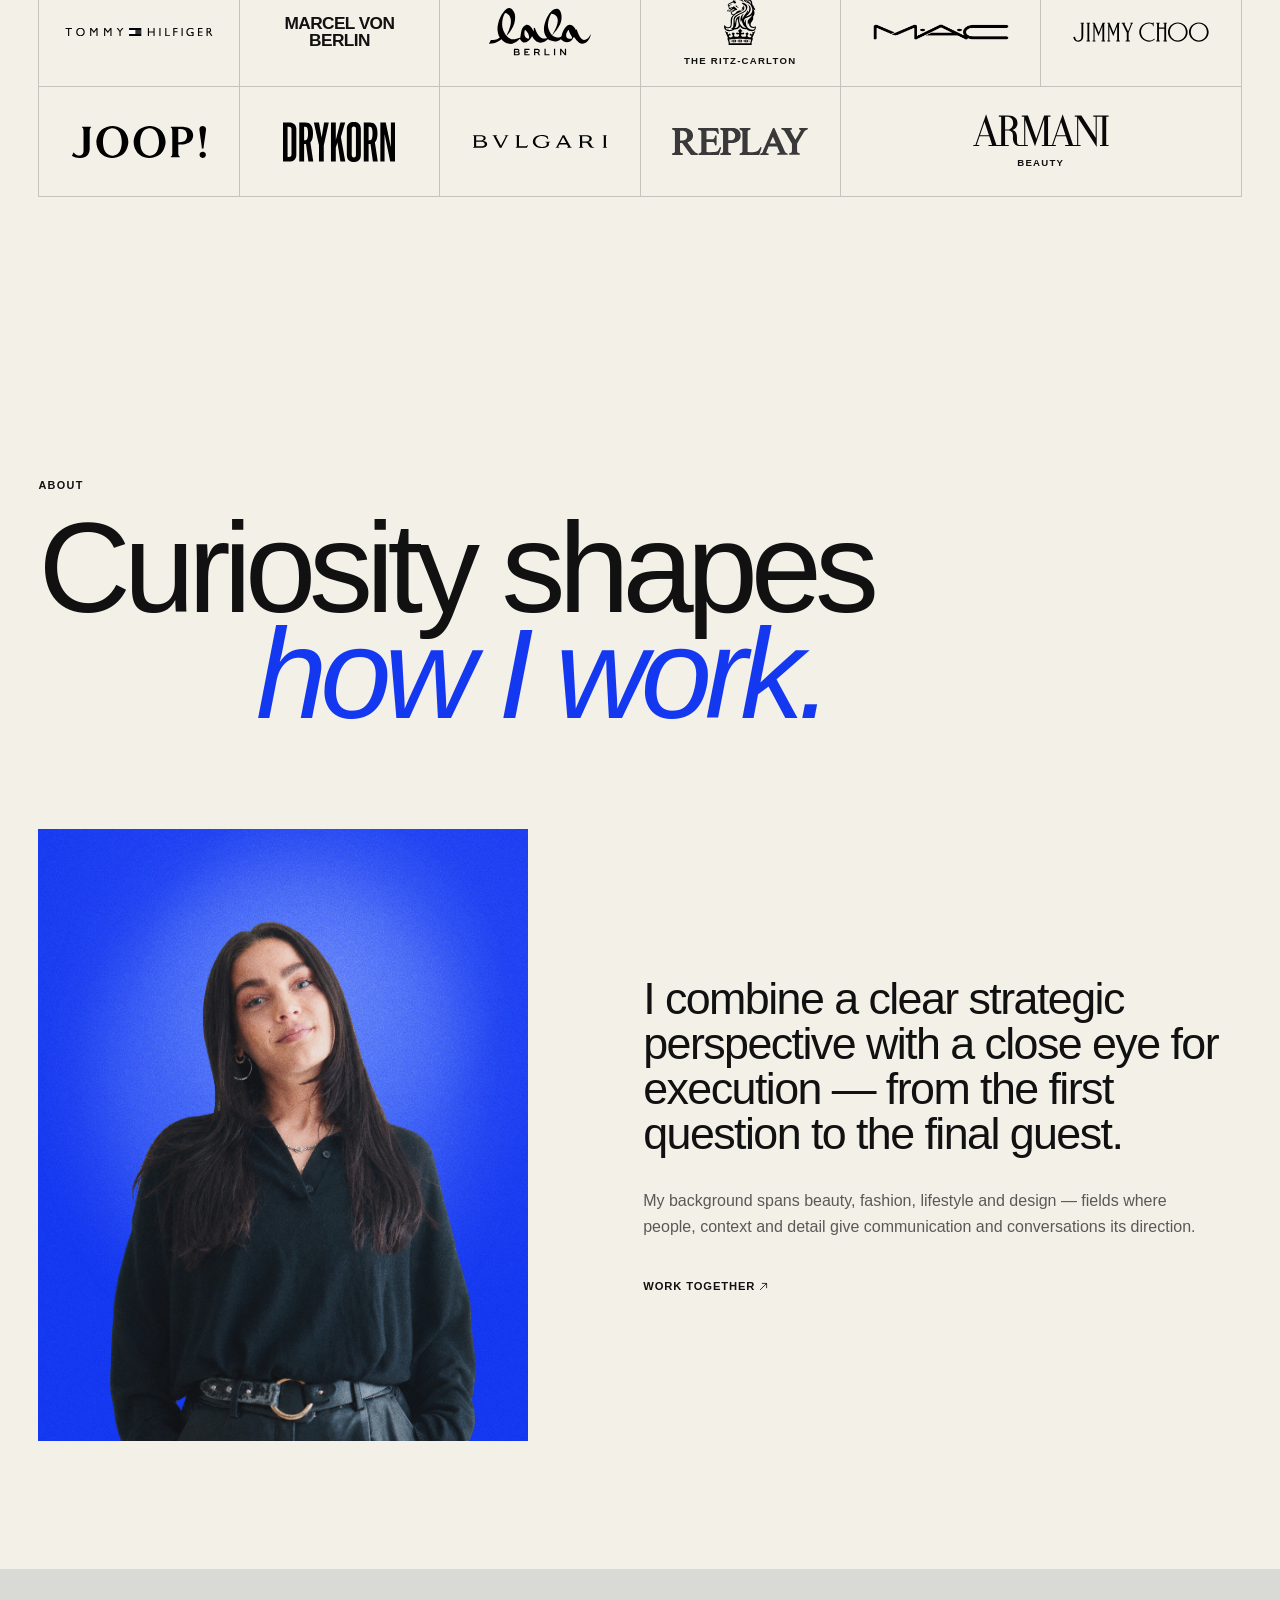
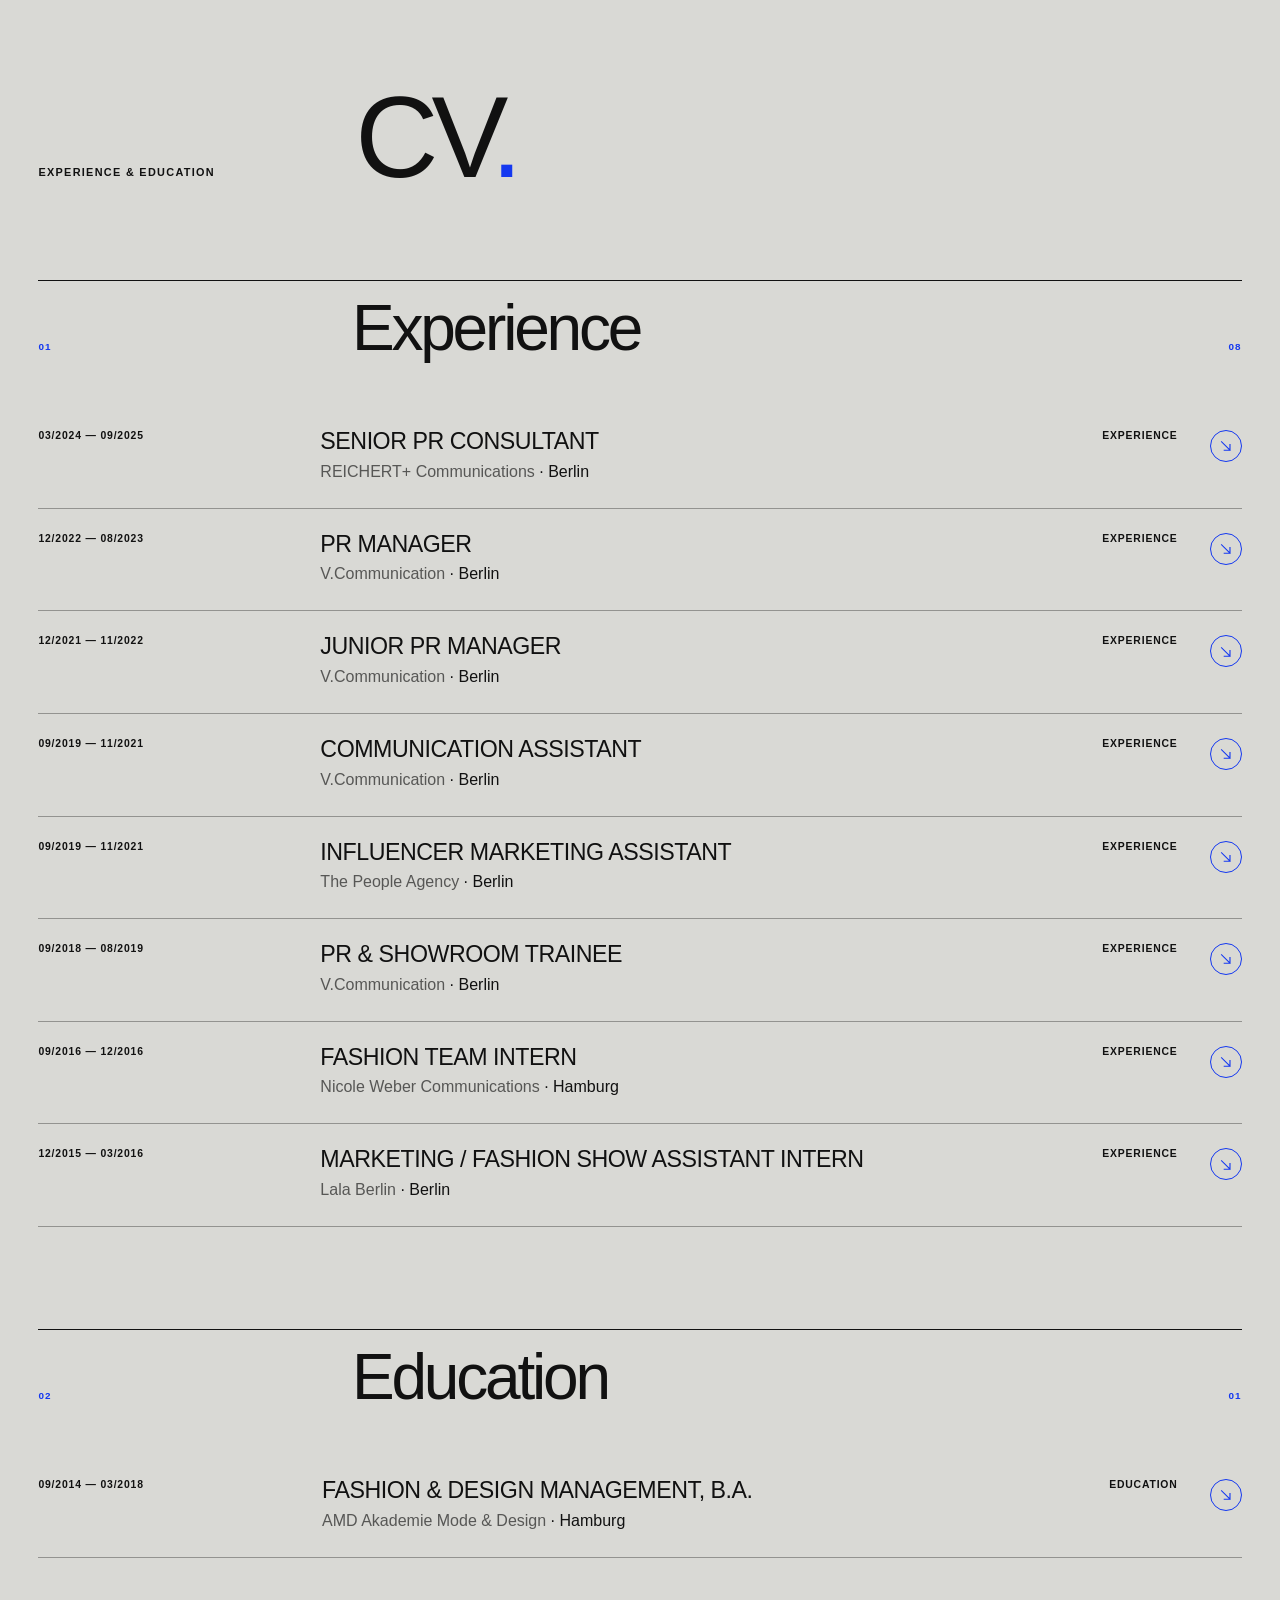
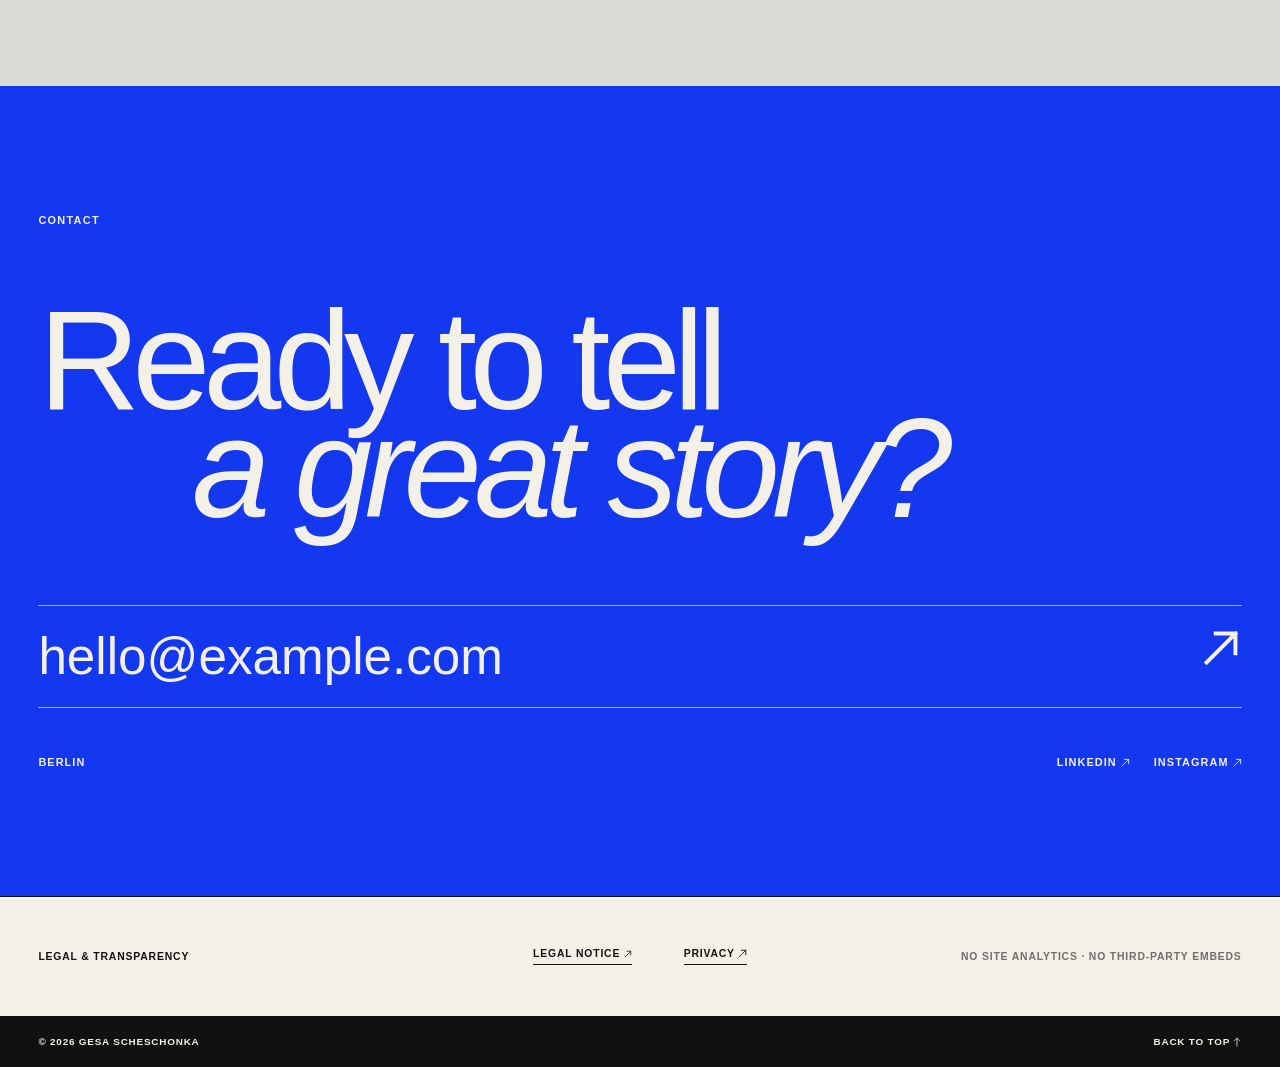
==== commit c90051bb: "Shorten the nav label back to "Clients" The section heading stays "Former clients"; only the nav ent" ====
--- a/index.html
+++ b/index.html
@@ -61,7 +61,7 @@
 
       <nav class="site-nav" id="site-nav">
         <a href="#work">Work</a>
-        <a href="#clients">Former clients</a>
+        <a href="#clients">Clients</a>
         <a href="#about">About</a>
         <a href="#vita">CV</a>
         <a href="#contact">Contact</a>
--- a/styles.css
+++ b/styles.css
@@ -62,6 +62,13 @@
 button {
   color: inherit;
   font: inherit;
+}
+
+/* iOS paints a translucent rectangle over any tapped control, which reads as a
+   stray square on round buttons. Controls provide their own :active feedback. */
+a,
+button {
+  -webkit-tap-highlight-color: transparent;
 }
 
 .ui-arrow {
@@ -280,10 +287,12 @@
   transition: color 250ms ease, background 250ms ease, transform 250ms ease;
 }
 
-.circle-link:hover {
-  transform: rotate(8deg);
-  background: var(--accent);
-  color: var(--paper);
+@media (hover: hover) and (pointer: fine) {
+  .circle-link:hover {
+    transform: rotate(8deg);
+    background: var(--accent);
+    color: var(--paper);
+  }
 }
 
 .section-pad {
@@ -1156,8 +1165,7 @@
   height: 120%;
   object-fit: contain;
   object-position: center bottom;
-  /* Only the portrait is desaturated; the blue field behind it stays. */
-  filter: grayscale(1) contrast(0.92);
+  filter: contrast(0.88);
 }
 
 .portrait-light {
@@ -1329,10 +1337,17 @@
   transition: transform 250ms ease;
 }
 
-.timeline-toggle:hover,
-.timeline-toggle:focus-visible {
+.timeline-toggle:focus-visible,
+.timeline-toggle:active {
   background: var(--accent);
   color: var(--paper);
+}
+
+@media (hover: hover) and (pointer: fine) {
+  .timeline-toggle:hover {
+    background: var(--accent);
+    color: var(--paper);
+  }
 }
 
 .timeline-toggle[aria-expanded="true"] .ui-arrow {
@@ -1543,22 +1558,50 @@
   transition: background 250ms ease, color 250ms ease, transform 250ms ease;
 }
 
-.dialog-nav-btn:hover,
 .dialog-nav-btn:focus-visible,
-.dialog-close:hover,
 .dialog-close:focus-visible {
   background: var(--accent);
   color: var(--paper);
   outline: none;
 }
 
-.dialog-nav-btn:hover,
-.dialog-nav-btn:focus-visible {
+/* Touch devices keep :hover applied after a tap, which left these filled blue
+   until something else was tapped. Hover styling is limited to real pointers;
+   touch gets :active instead, which releases with the finger. */
+@media (hover: hover) and (pointer: fine) {
+  .dialog-nav-btn:hover,
+  .dialog-close:hover {
+    background: var(--accent);
+    color: var(--paper);
+  }
+
+  .dialog-nav-btn:hover {
+    transform: rotate(8deg);
+  }
+
+  .dialog-close:hover {
+    transform: rotate(90deg);
+  }
+}
+
+/* Touch feedback. iOS does not reliably apply :active to buttons on tap, and a
+   tap is over too quickly to see in any case, so the script holds .is-pressed
+   briefly. :active covers pointer devices pressing and holding. */
+.dialog-nav-btn:active,
+.dialog-close:active,
+.dialog-nav-btn.is-pressed,
+.dialog-close.is-pressed {
+  background: var(--accent);
+  color: var(--paper);
+}
+
+.dialog-nav-btn:active,
+.dialog-nav-btn.is-pressed {
   transform: rotate(8deg);
 }
 
-.dialog-close:hover,
-.dialog-close:focus-visible {
+.dialog-close:active,
+.dialog-close.is-pressed {
   transform: rotate(90deg);
 }
 
@@ -2055,10 +2098,16 @@
 }
 
 .legal-language-switch a[aria-current="page"],
-.legal-language-switch a:hover,
 .legal-language-switch a:focus-visible {
   background: var(--accent);
   color: var(--paper);
+}
+
+@media (hover: hover) and (pointer: fine) {
+  .legal-language-switch a:hover {
+    background: var(--accent);
+    color: var(--paper);
+  }
 }
 
 /* Language-precedence note shared by both legal-page languages. */
@@ -2152,8 +2201,10 @@
     background: transparent;
   }
 
+  /* Below the open nav panel, so the blue field covers the name.
+     .menu-toggle keeps z-index 40 so it stays tappable on top. */
   .wordmark {
-    z-index: 40;
+    z-index: 20;
   }
 
   .menu-mark {
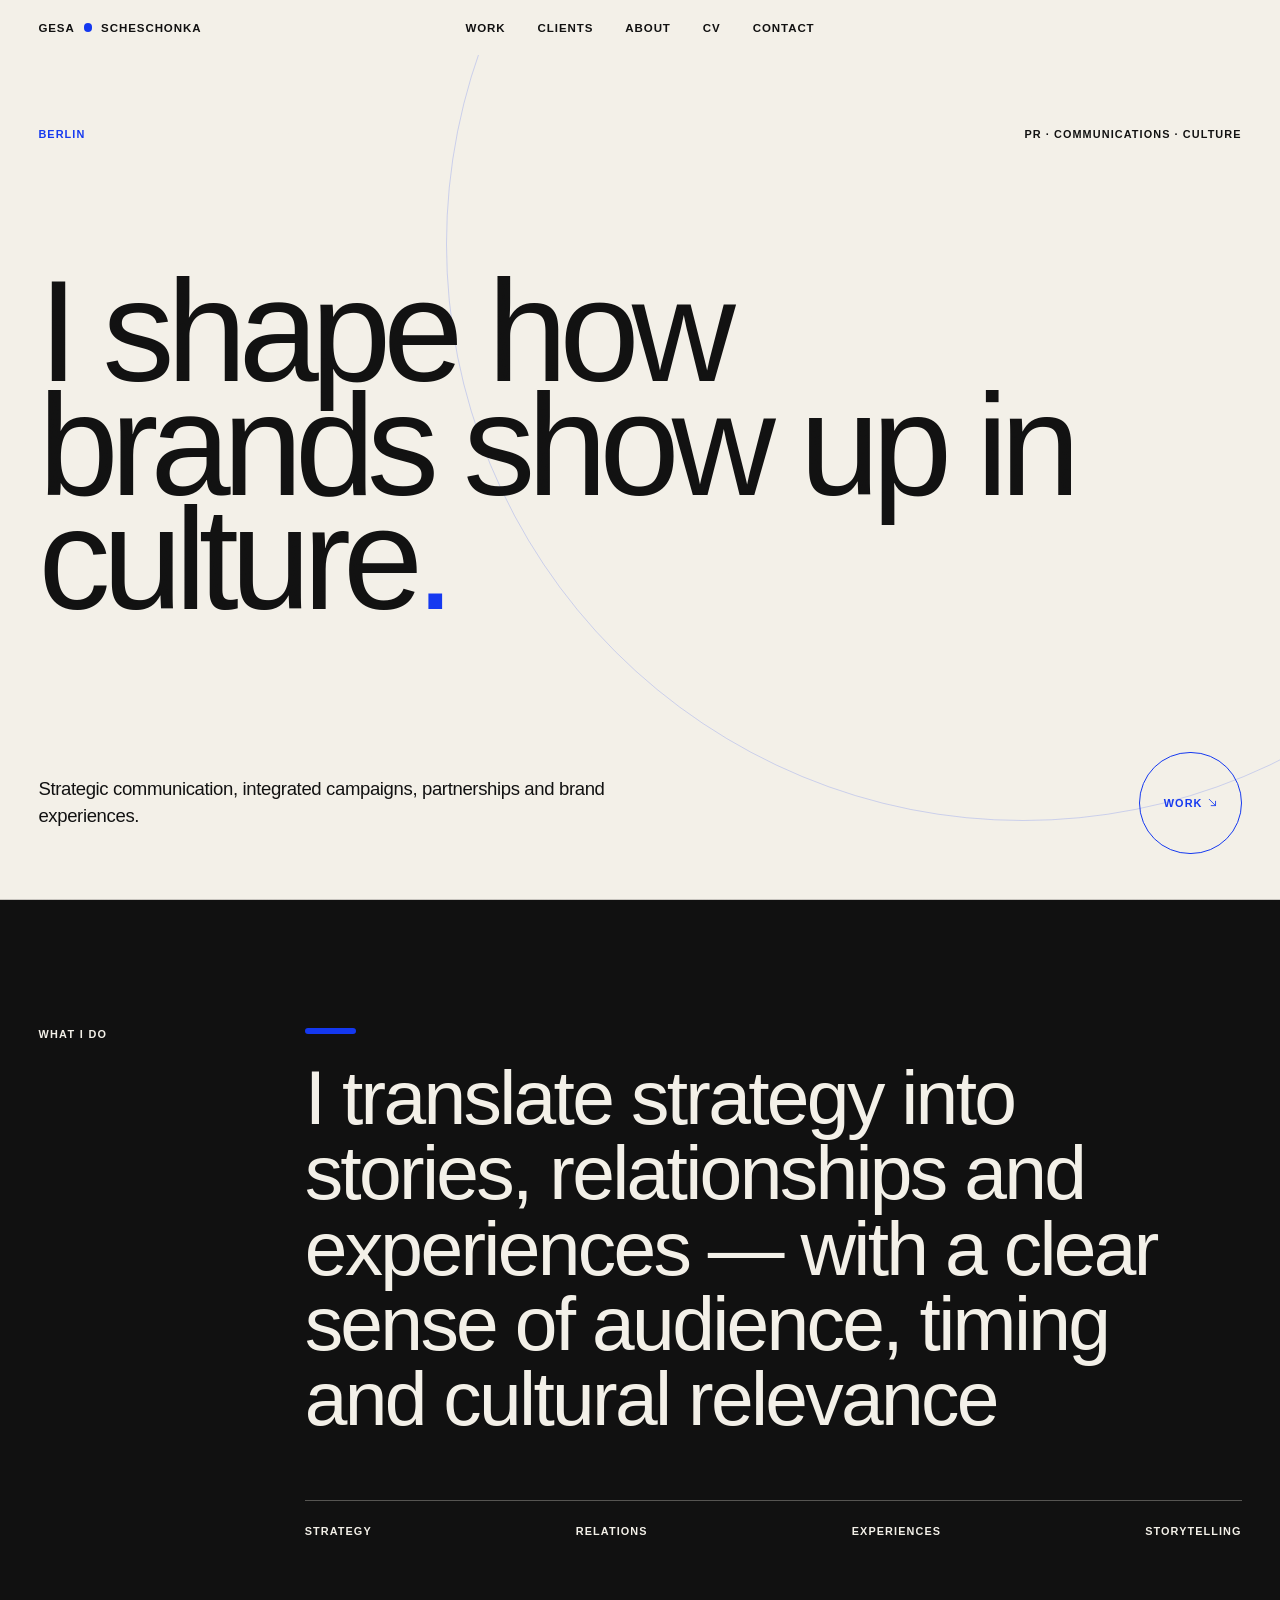
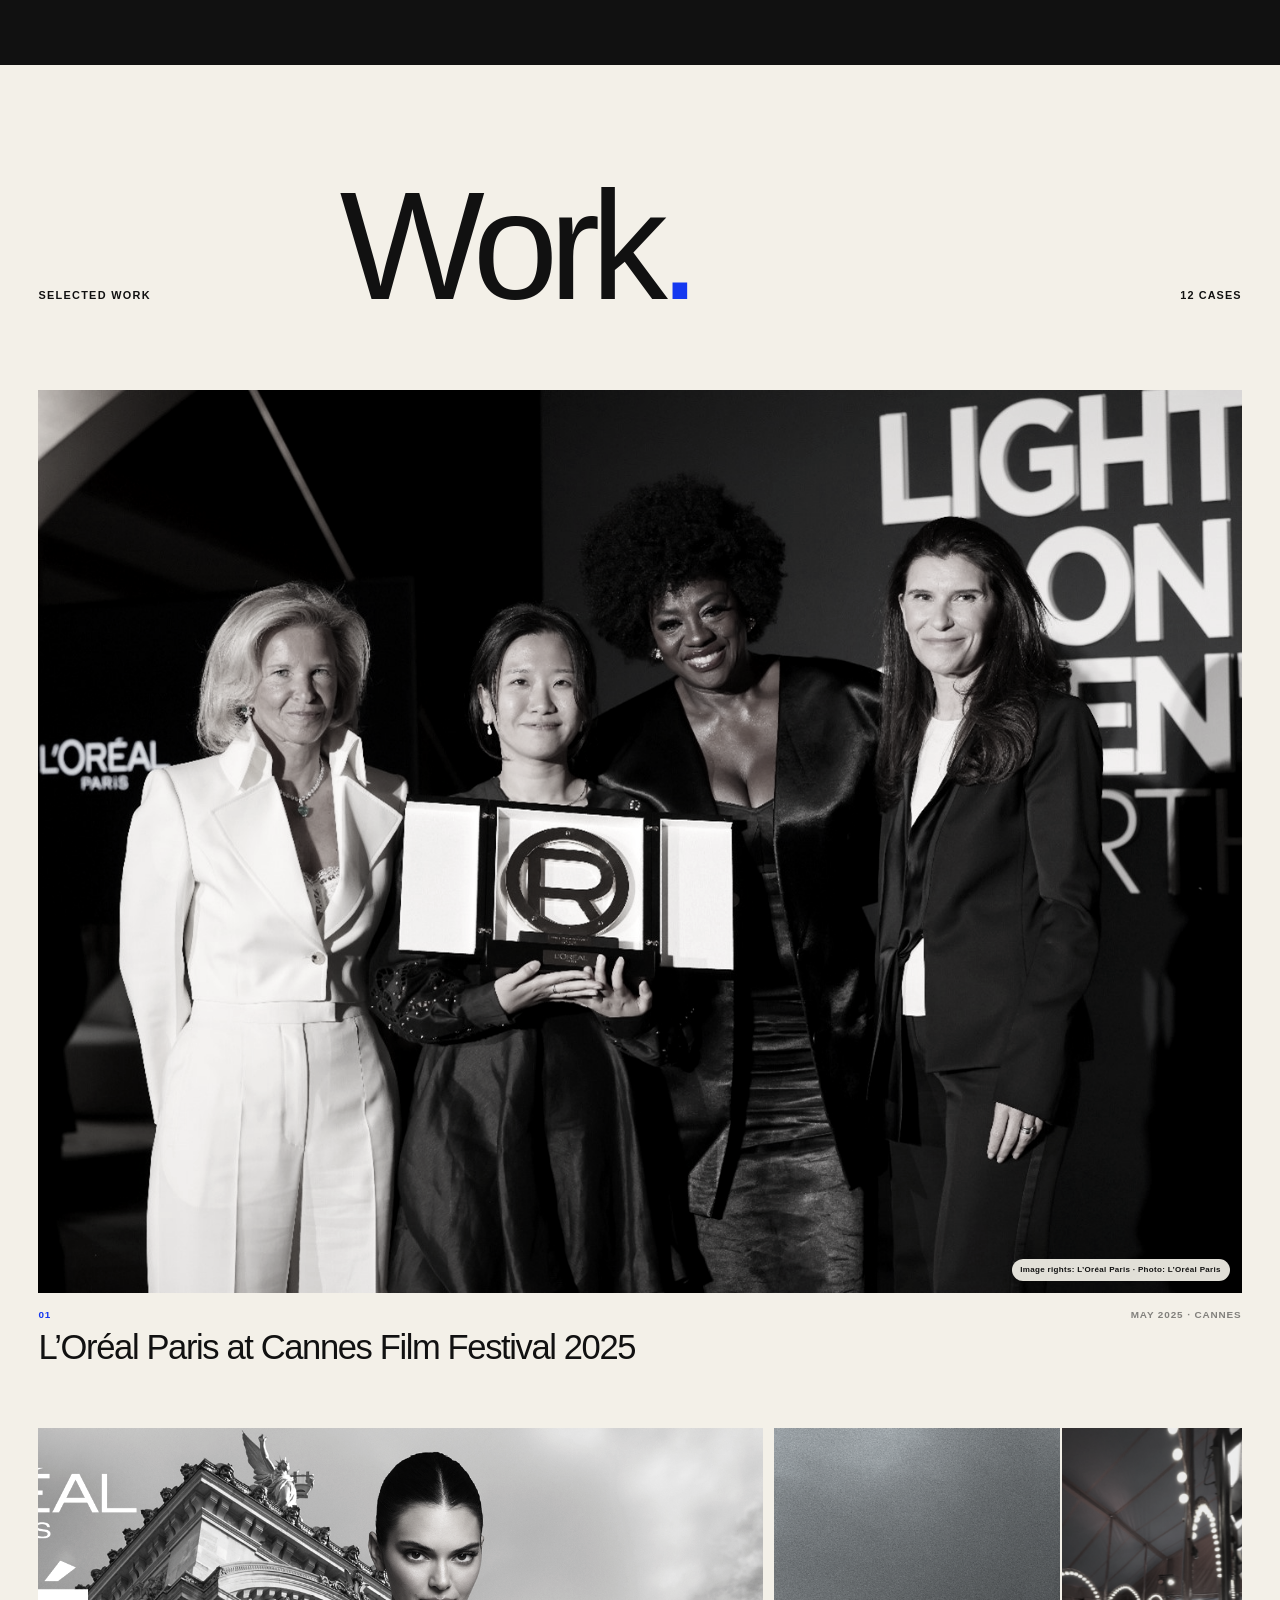
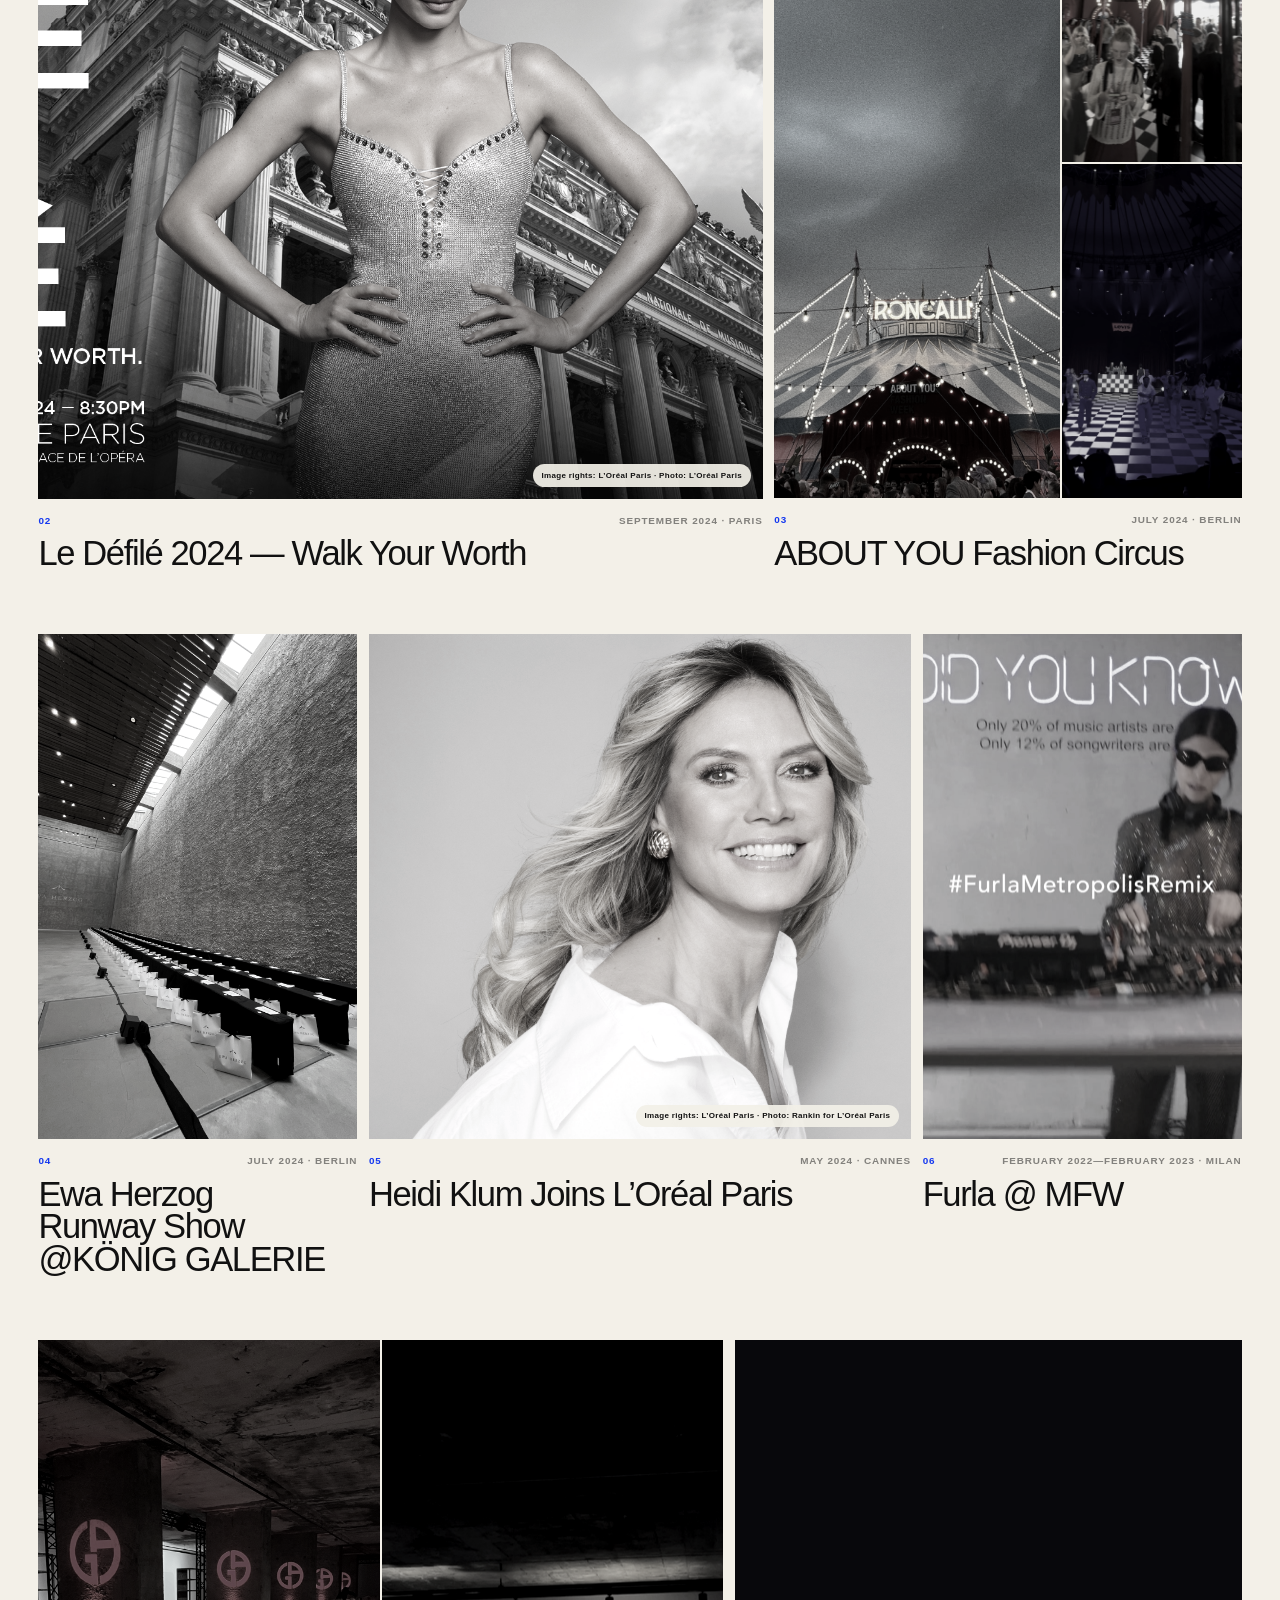
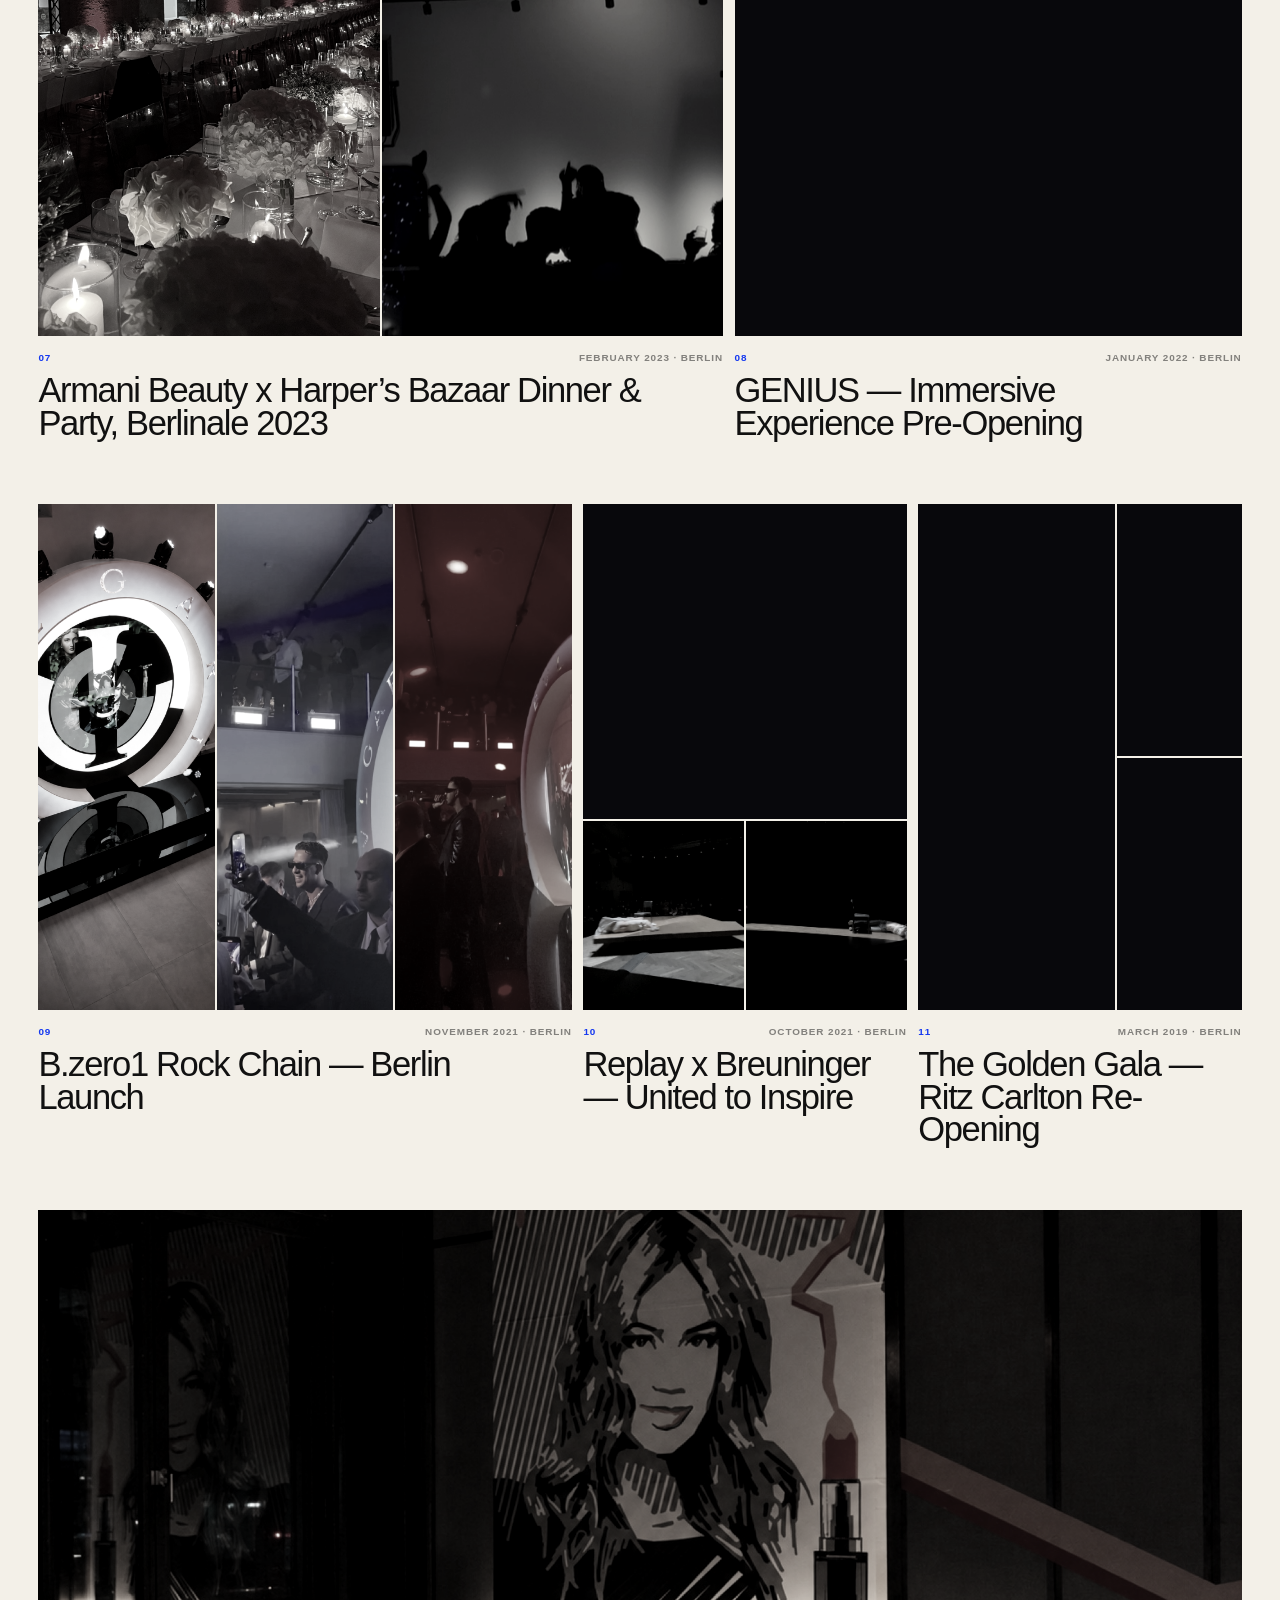
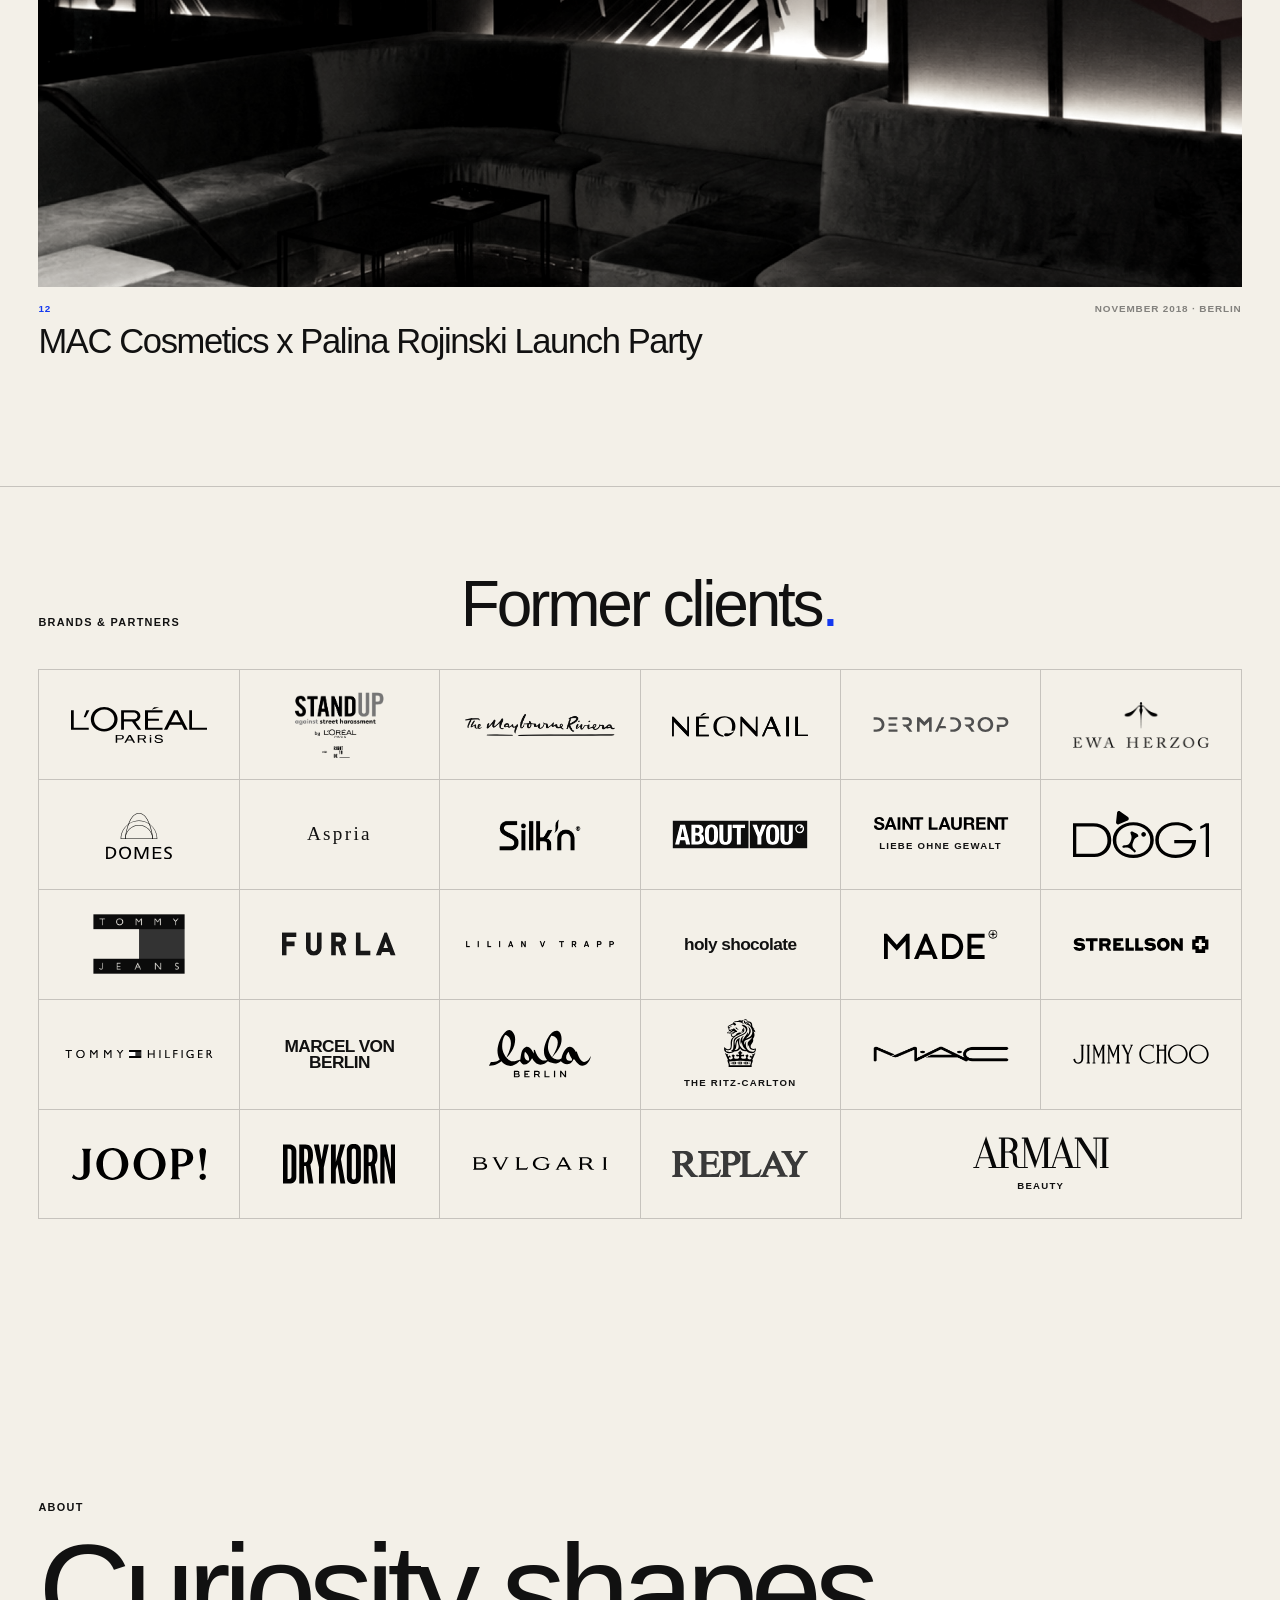
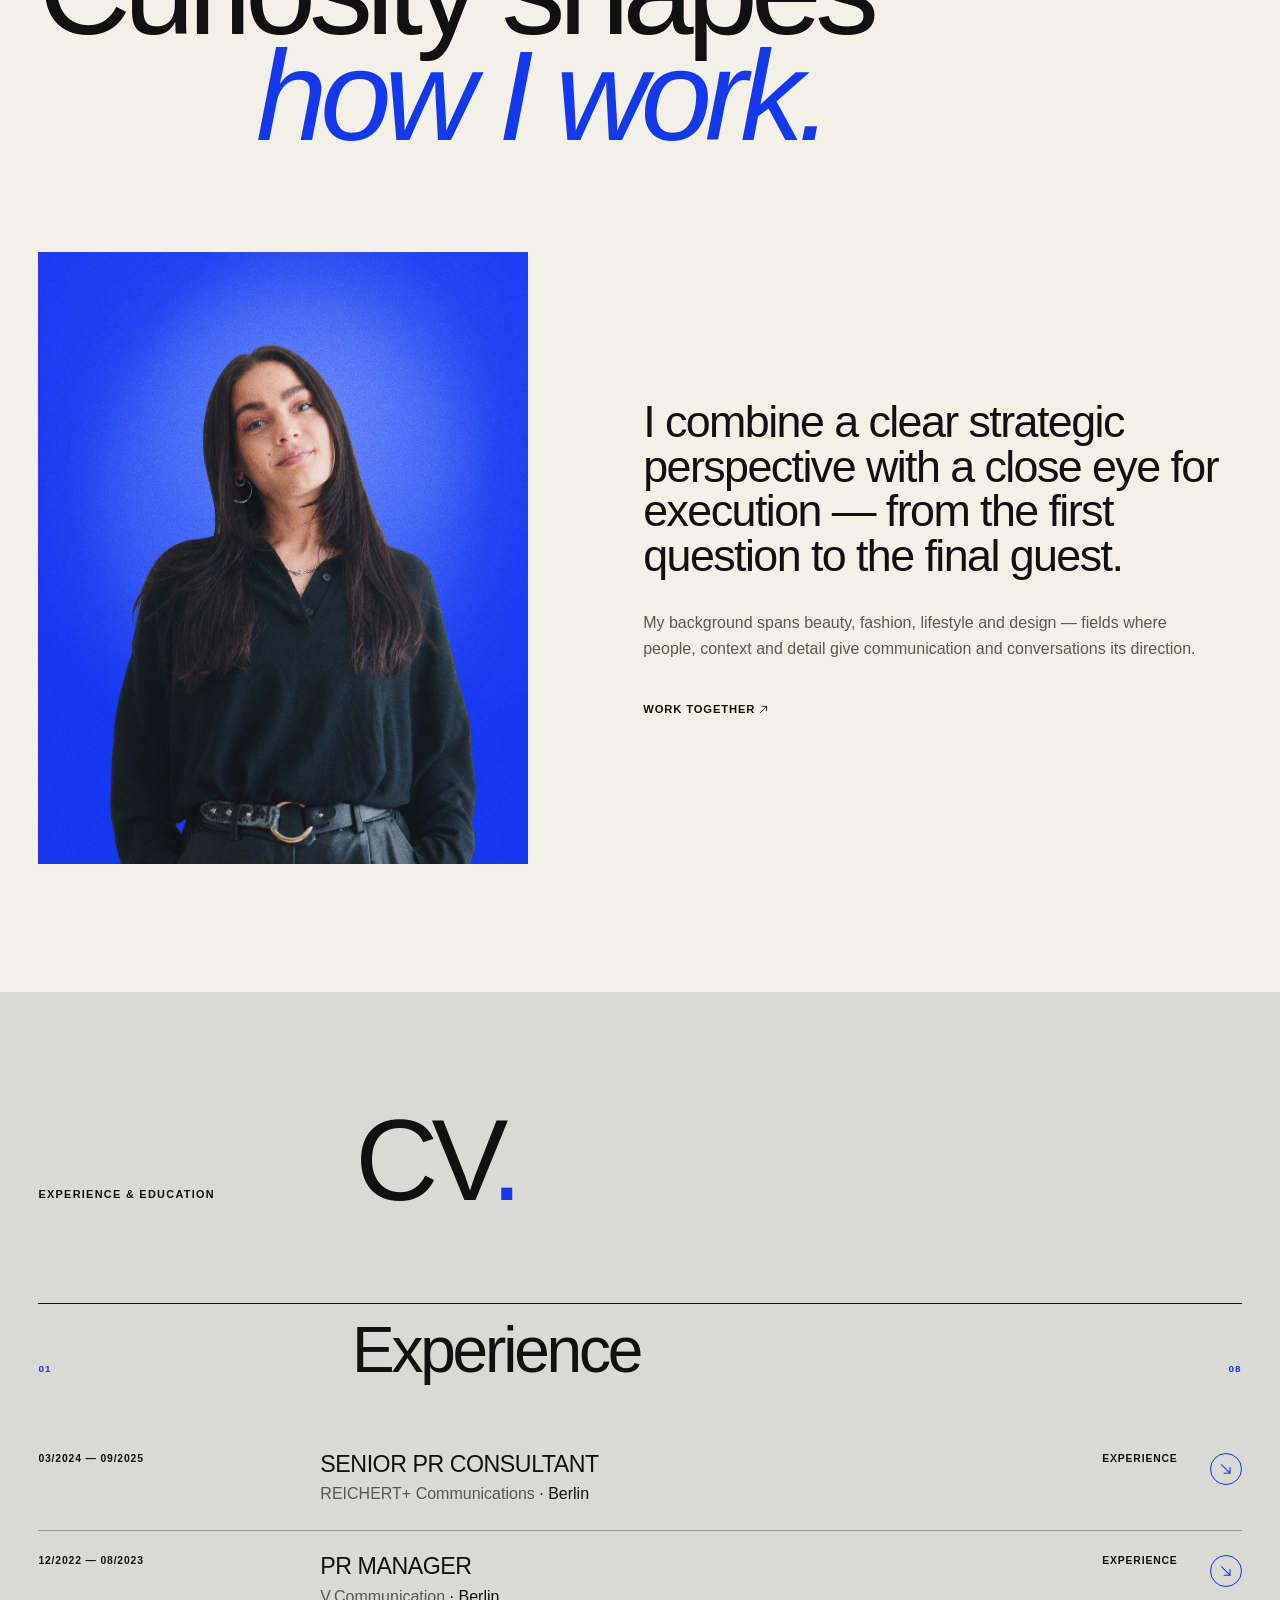
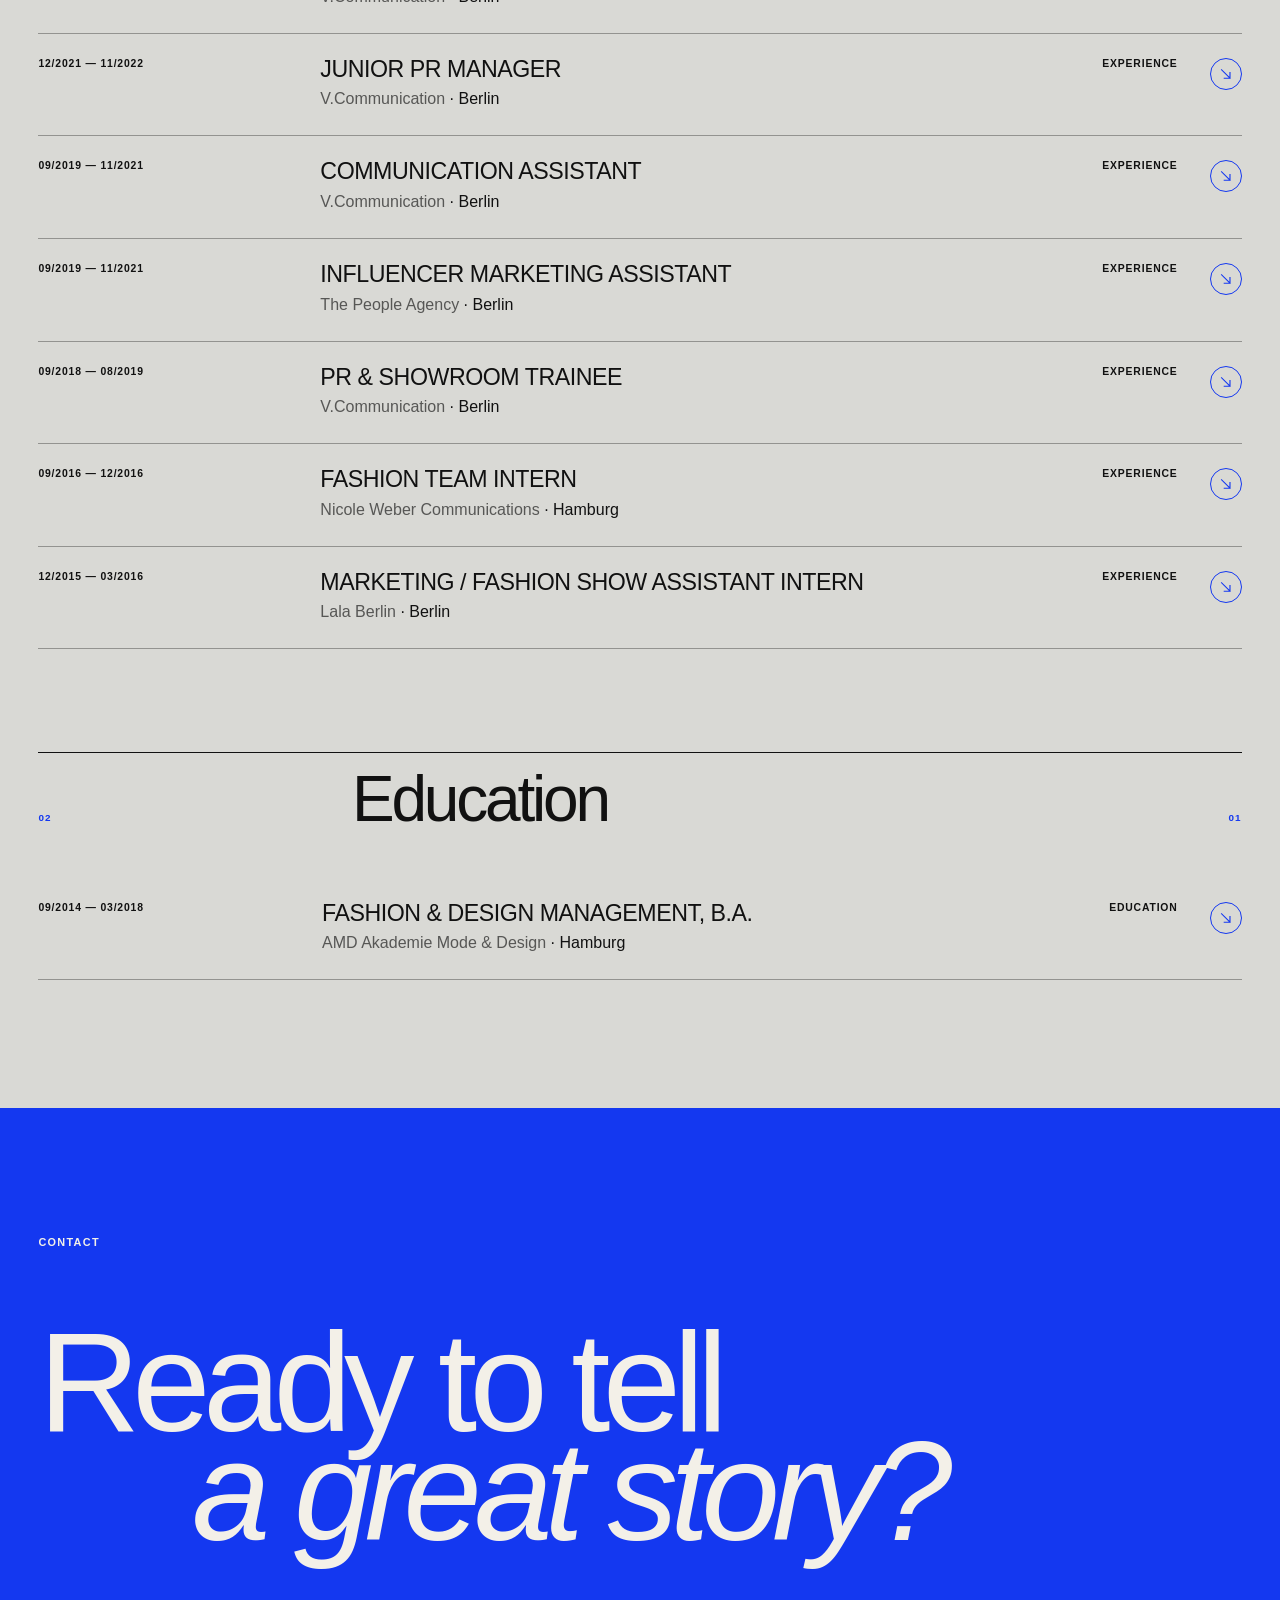
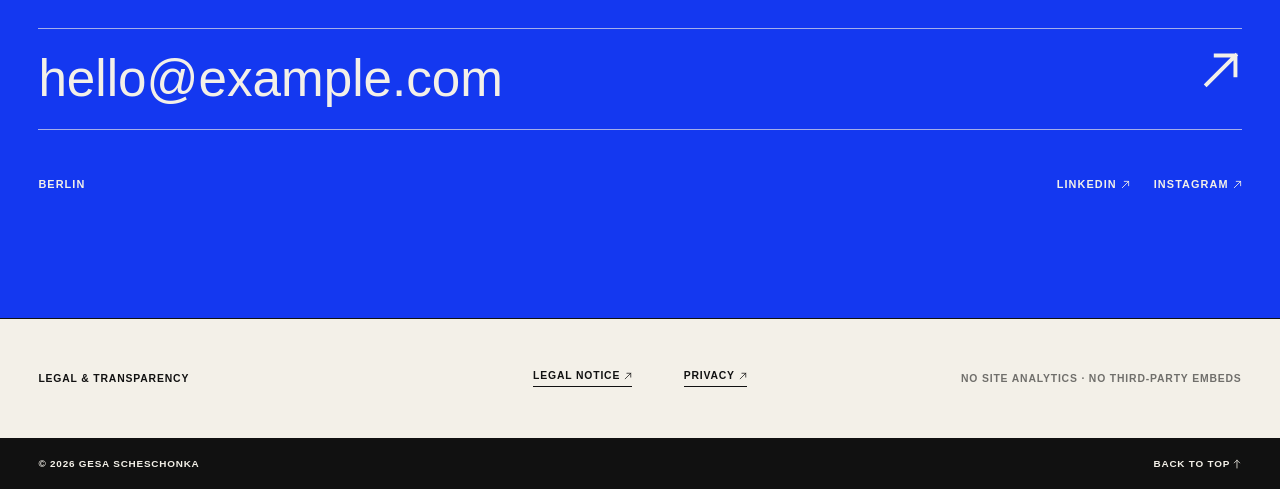
==== commit 8a258ae3: "Reorganize project asset library" ====
--- a/index.html
+++ b/index.html
@@ -135,7 +135,7 @@
           <div class="about-visual reveal">
             <img
               class="about-portrait"
-              src="assets/images/gesa-profile-refined.png"
+              src="assets/site/profile.png"
               alt="Portrait of Gesa Scheschonka"
               loading="lazy"
             />
--- a/styles.css
+++ b/styles.css
@@ -488,17 +488,87 @@
   transition: transform 800ms cubic-bezier(0.2, 0.7, 0, 1);
 }
 
-.project-image-wrap > .project-media-collage {
+.project-media-collage {
   position: relative;
   display: grid;
   width: 100%;
   aspect-ratio: 16 / 9;
-  grid-template-columns: minmax(0, 1.35fr) minmax(0, 0.85fr);
-  grid-template-rows: repeat(2, minmax(0, 1fr));
   gap: 2px;
   overflow: hidden;
   background: var(--paper);
   transition: transform 800ms cubic-bezier(0.2, 0.7, 0, 1);
+  /* Default, overridden per layout below. */
+  grid-template-columns: minmax(0, 1.35fr) minmax(0, 0.85fr);
+  grid-template-rows: repeat(2, minmax(0, 1fr));
+}
+
+/* One frame cycling the whole set — no split at all. */
+.project-media-collage--single {
+  grid-template-columns: minmax(0, 1fr);
+  grid-template-rows: minmax(0, 1fr);
+}
+
+/* Large left, two stacked right. */
+.project-media-collage--feature .project-media-panel--1 {
+  grid-row: 1 / 3;
+}
+
+.project-media-collage--feature .project-media-panel--2 {
+  grid-column: 2;
+  grid-row: 1;
+}
+
+.project-media-collage--feature .project-media-panel--3 {
+  grid-column: 2;
+  grid-row: 2;
+}
+
+/* Two stacked left, large right. */
+.project-media-collage--mirror {
+  grid-template-columns: minmax(0, 0.85fr) minmax(0, 1.35fr);
+}
+
+.project-media-collage--mirror .project-media-panel--1 {
+  grid-column: 1;
+  grid-row: 1;
+}
+
+.project-media-collage--mirror .project-media-panel--2 {
+  grid-column: 1;
+  grid-row: 2;
+}
+
+.project-media-collage--mirror .project-media-panel--3 {
+  grid-column: 2;
+  grid-row: 1 / 3;
+}
+
+/* Two equal columns. */
+.project-media-collage--duo {
+  grid-template-columns: repeat(2, minmax(0, 1fr));
+  grid-template-rows: minmax(0, 1fr);
+}
+
+/* Three equal columns. */
+.project-media-collage--triptych {
+  grid-template-columns: repeat(3, minmax(0, 1fr));
+  grid-template-rows: minmax(0, 1fr);
+}
+
+/* Wide top, two beneath. */
+.project-media-collage--stack {
+  grid-template-columns: repeat(2, minmax(0, 1fr));
+  grid-template-rows: minmax(0, 1.25fr) minmax(0, 0.75fr);
+}
+
+.project-media-collage--stack .project-media-panel--1 {
+  grid-column: 1 / 3;
+}
+
+/* Layouts fall back gracefully when a project has fewer images than panels. */
+.project-media-collage > .project-media-panel:only-child {
+  grid-column: 1 / -1;
+  grid-row: 1 / -1;
 }
 
 .project-media-collage .project-media-reel {
@@ -510,20 +580,6 @@
 
 .project-media-collage .project-media-reel::after {
   display: none;
-}
-
-.project-media-panel--primary {
-  grid-row: 1 / 3;
-}
-
-.project-media-panel--secondary {
-  grid-column: 2;
-  grid-row: 1;
-}
-
-.project-media-panel--tertiary {
-  grid-column: 2;
-  grid-row: 2;
 }
 
 .project-media-reel::after {
@@ -613,7 +669,7 @@
   position: absolute;
   z-index: 6;
   inset: 0;
-  background: url("assets/images/grain.png") repeat;
+  background: url("assets/site/grain.png") repeat;
   content: "";
   opacity: 0.22;
   pointer-events: none;
@@ -1149,7 +1205,7 @@
   position: absolute;
   z-index: 4;
   inset: 0;
-  background-image: url("assets/images/grain.png");
+  background-image: url("assets/site/grain.png");
   background-size: 6rem 6rem;
   mix-blend-mode: overlay;
   opacity: 0.38;
@@ -1722,6 +1778,11 @@
   background: #08080c;
 }
 
+/* Featured films open a full-width row before the still-image edit. */
+.dialog-private-collage-item:only-child {
+  flex-basis: 100%;
+}
+
 .dialog-private-collage .project-media-asset {
   display: block;
   width: 100%;
@@ -1949,7 +2010,9 @@
   display: flex;
   flex-wrap: wrap;
   margin: 2.25rem 0 0;
-  padding-top: 1.1rem;
+  /* Zero the browser's default list indent, or the tags sit 40px in from the
+     title and description above them. */
+  padding: 1.1rem 0 0;
   border-top: 1px solid var(--line);
   list-style: none;
 }
@@ -2427,6 +2490,11 @@
     aspect-ratio: 16 / 10;
   }
 
+  .dialog-private-collage-item--video {
+    grid-column: 1 / -1;
+    aspect-ratio: 16 / 9;
+  }
+
   .project-media-story {
     padding: 1.25rem;
   }
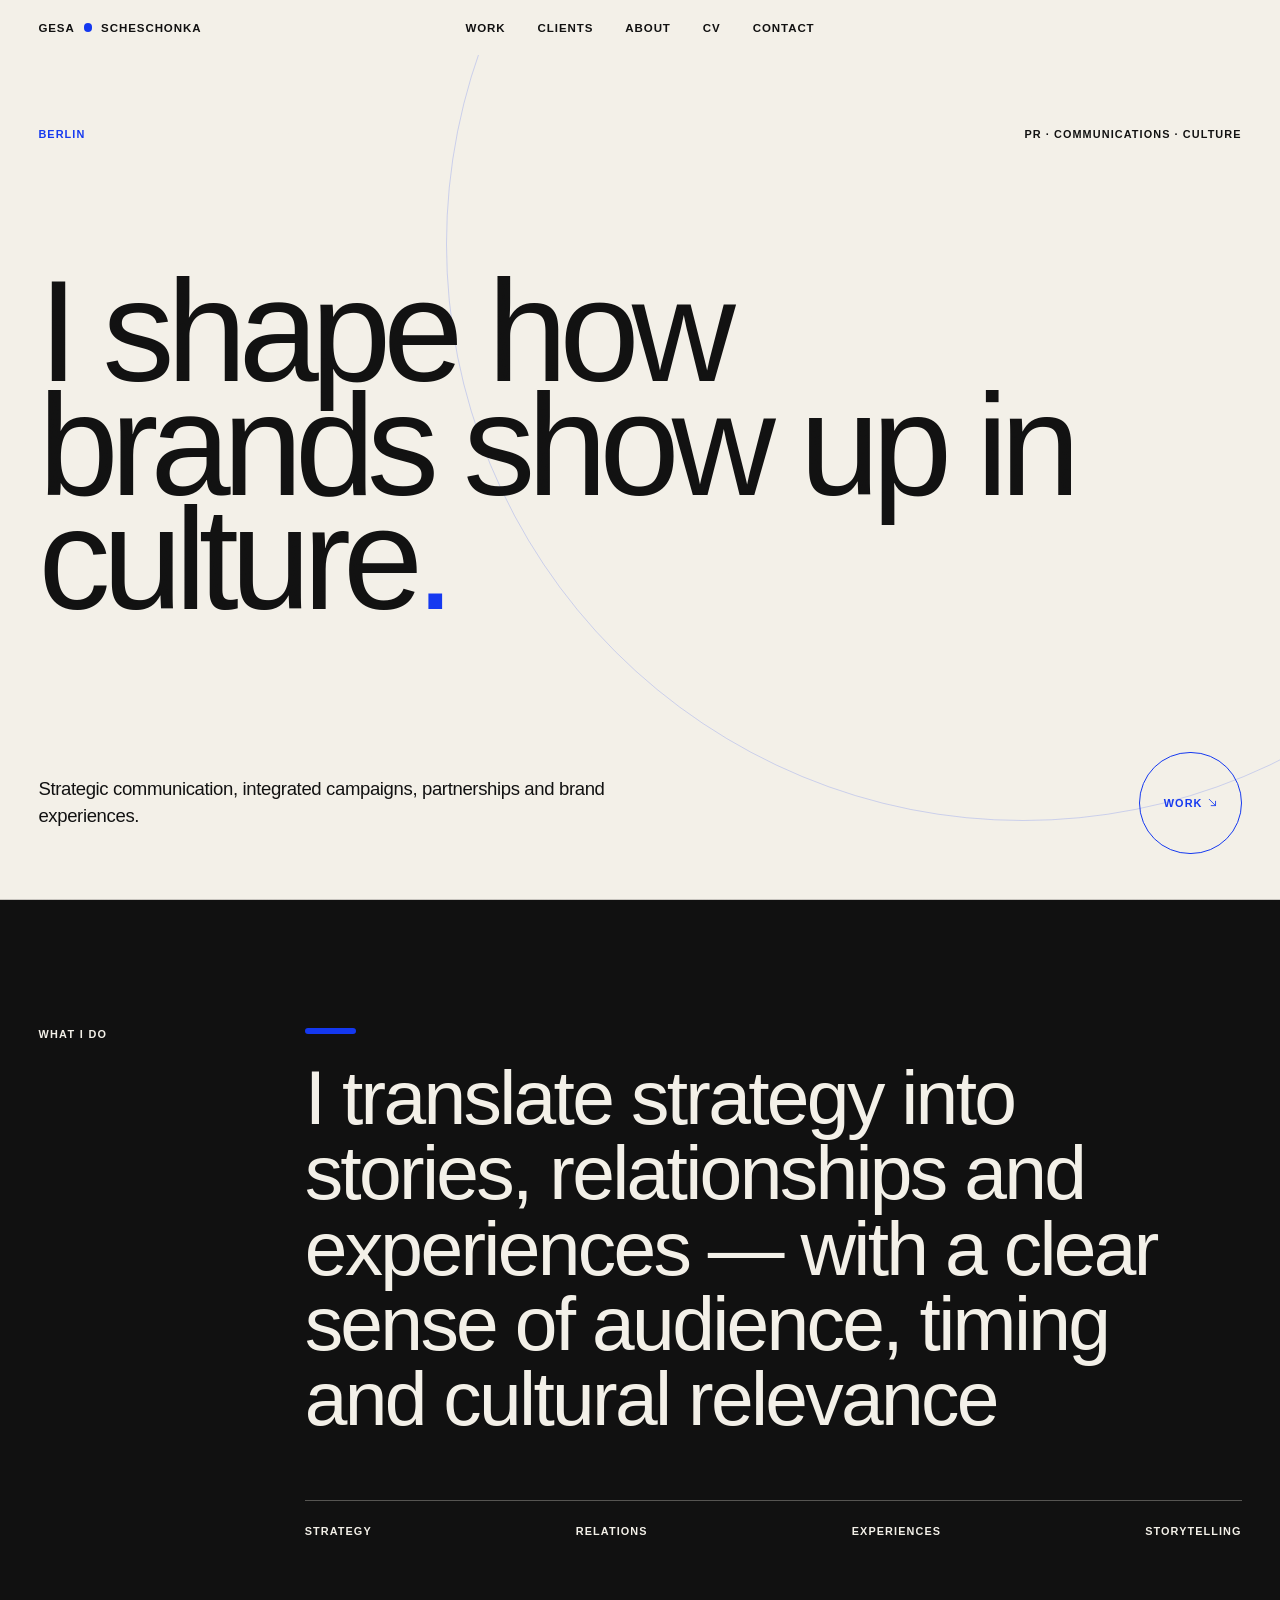
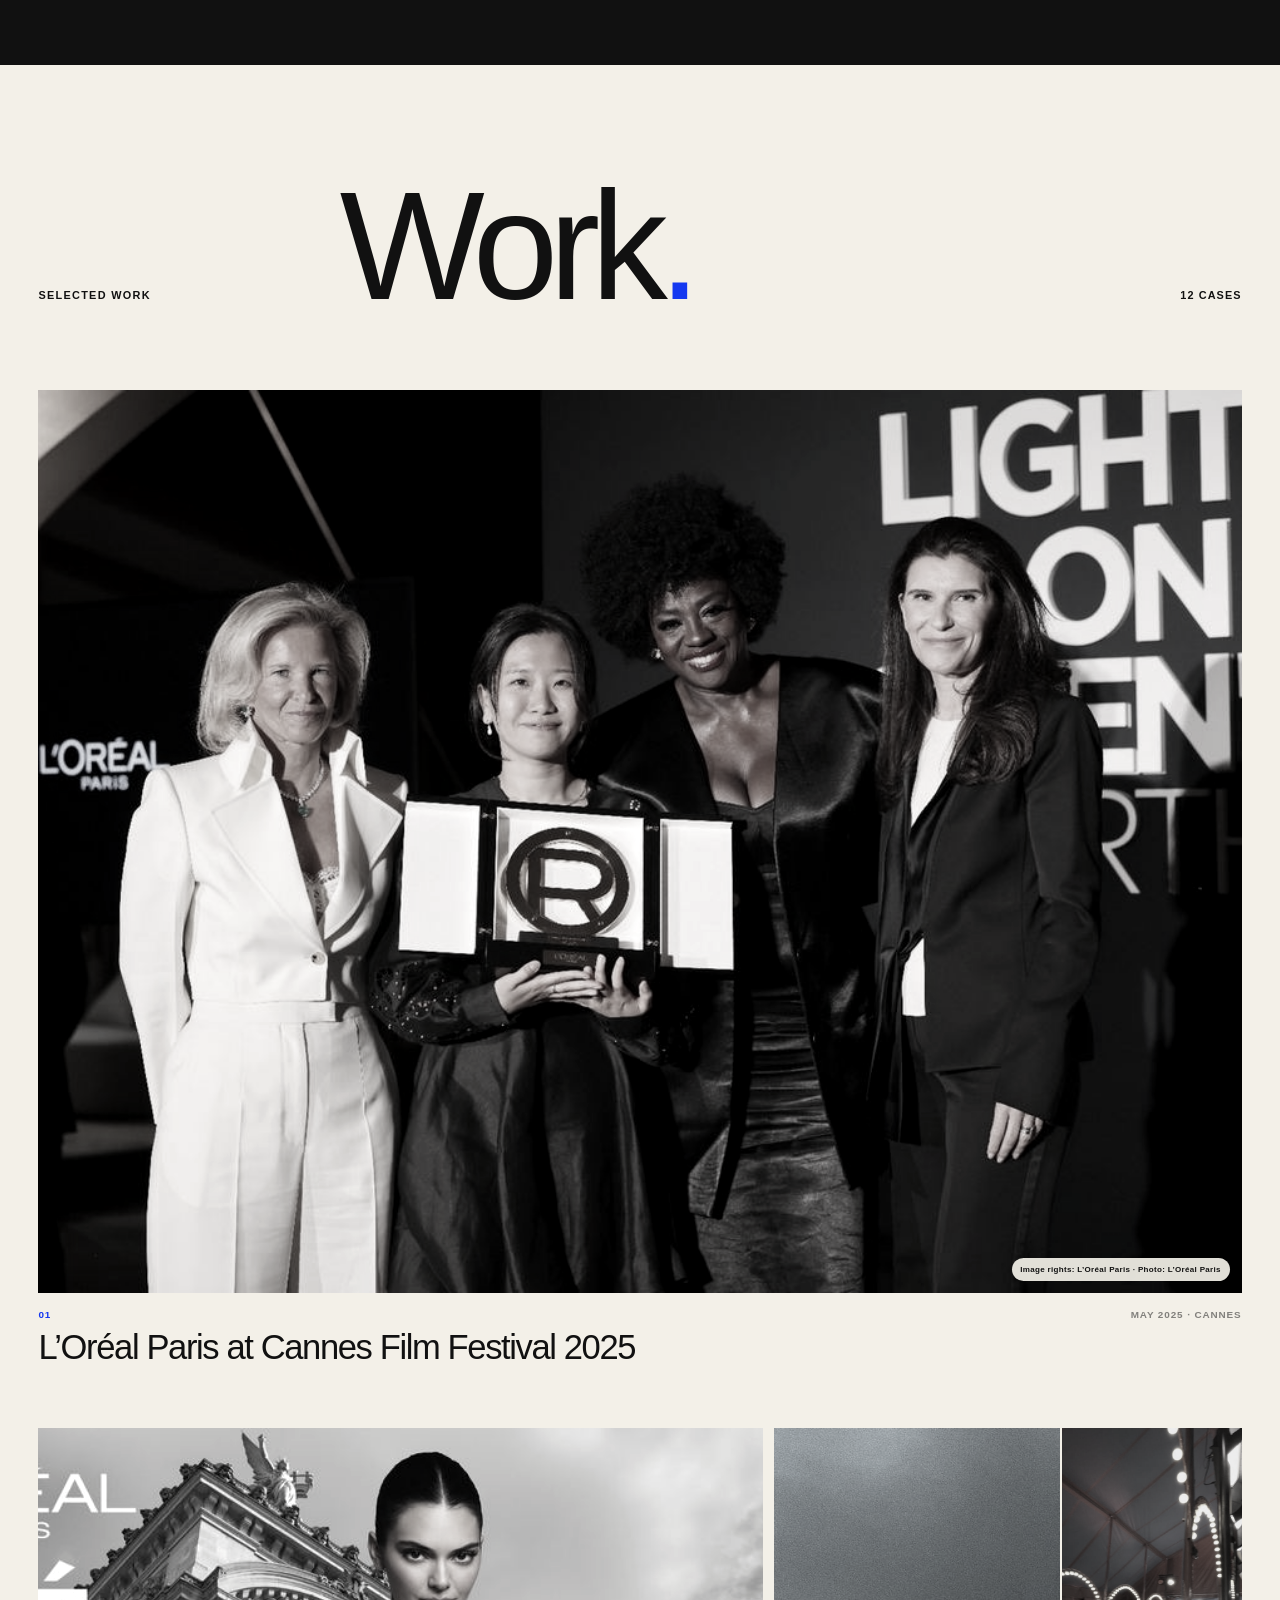
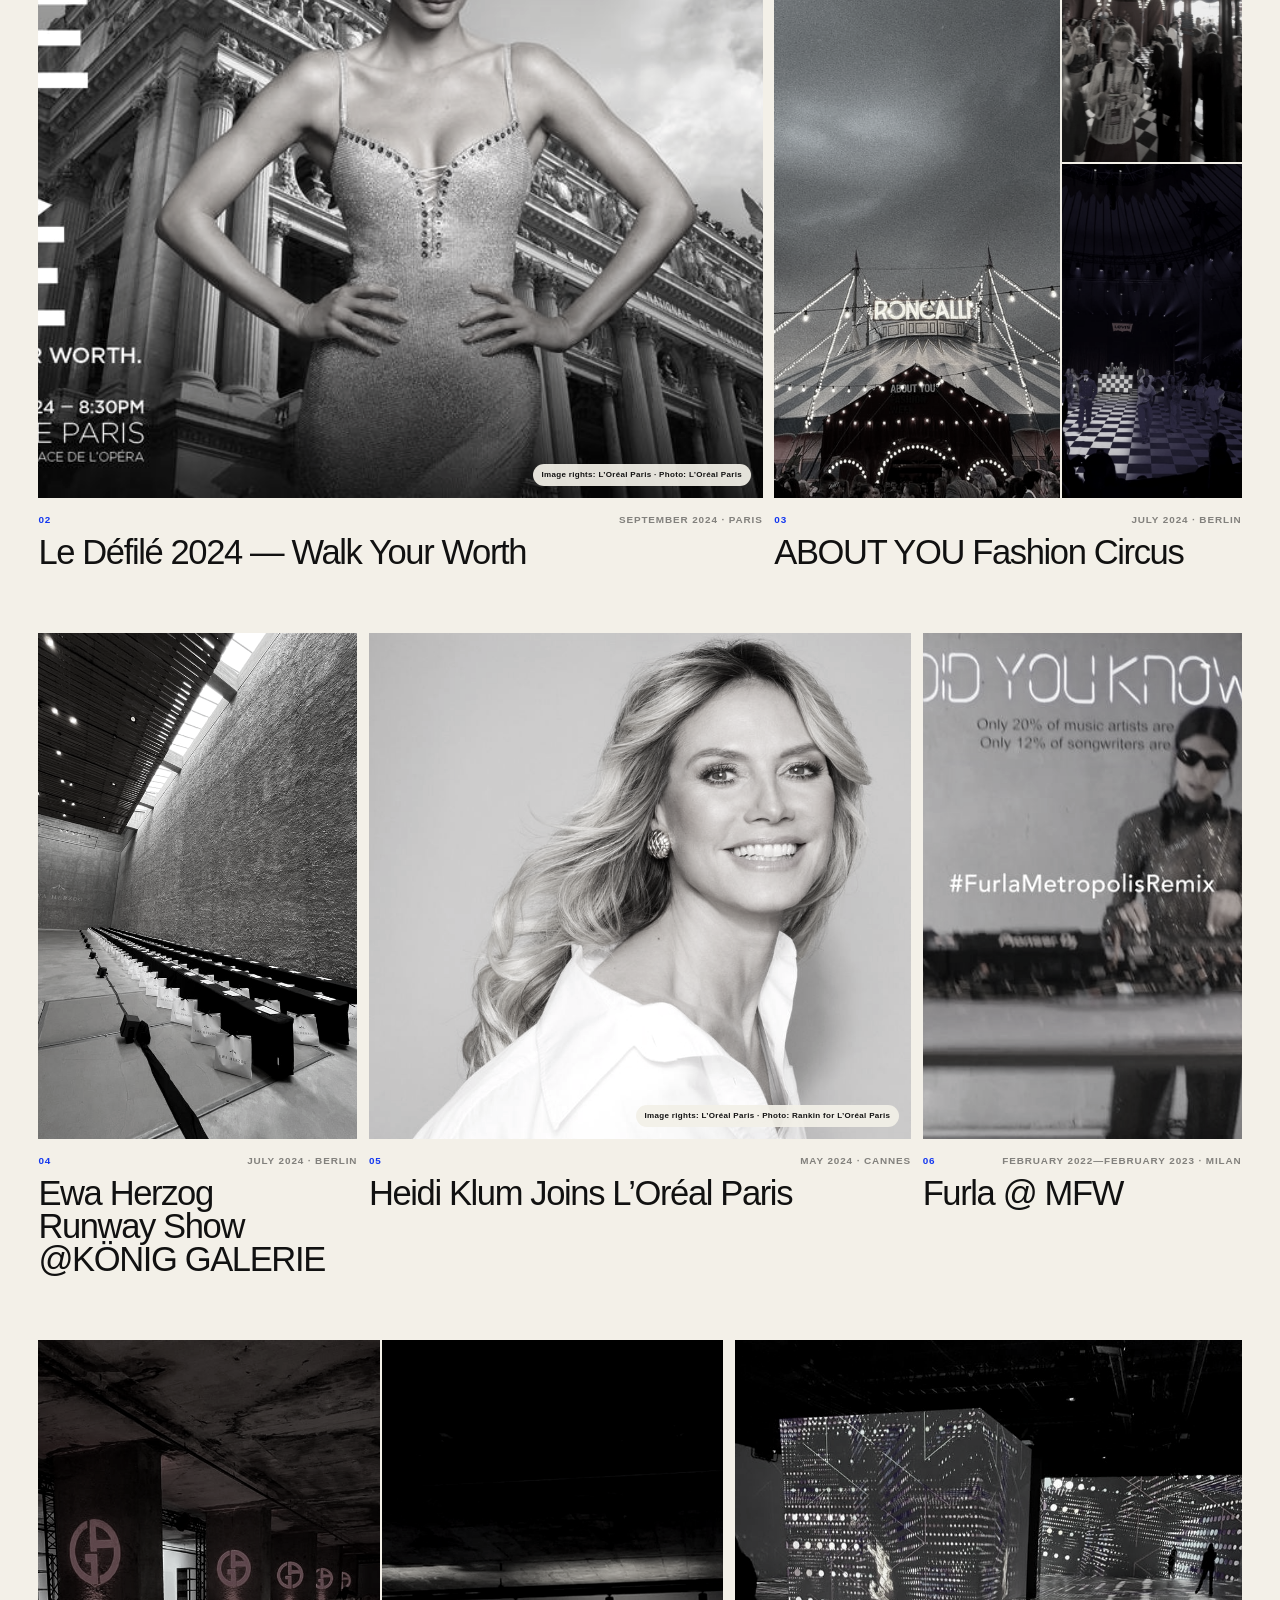
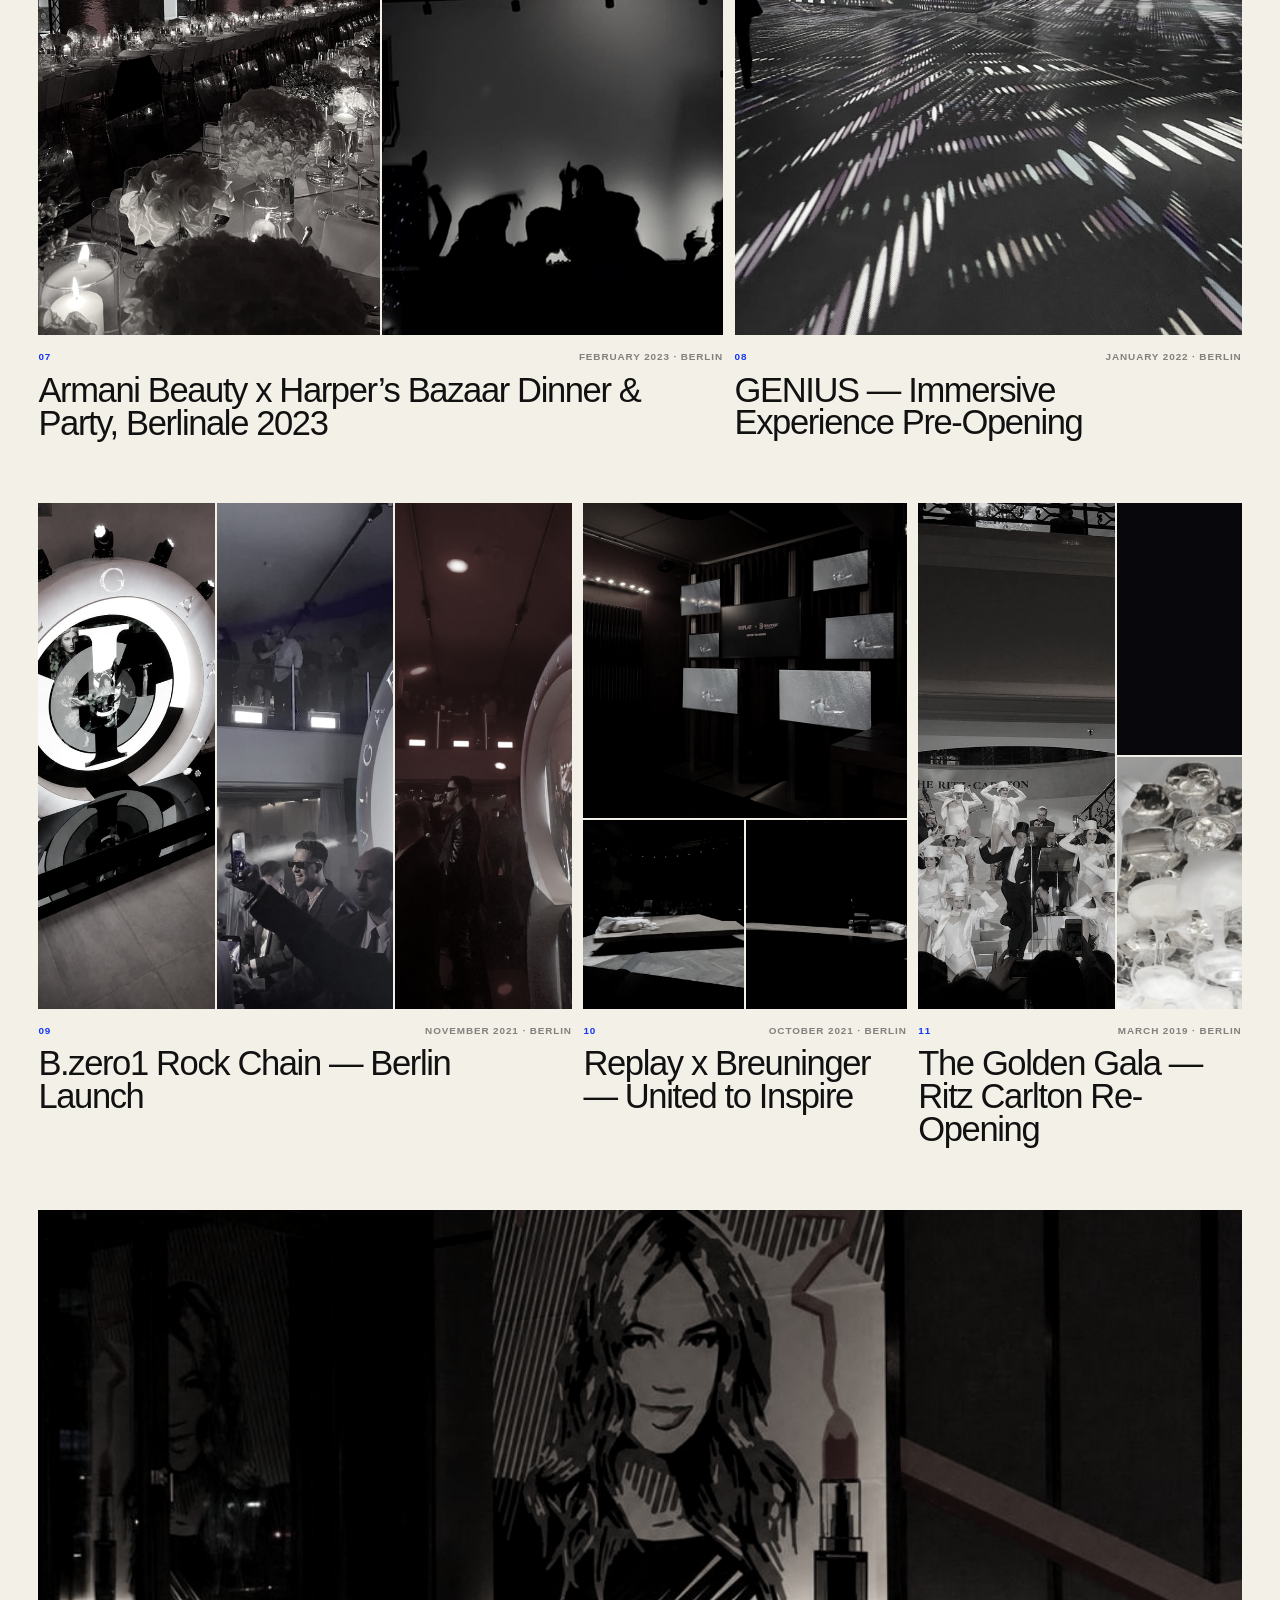
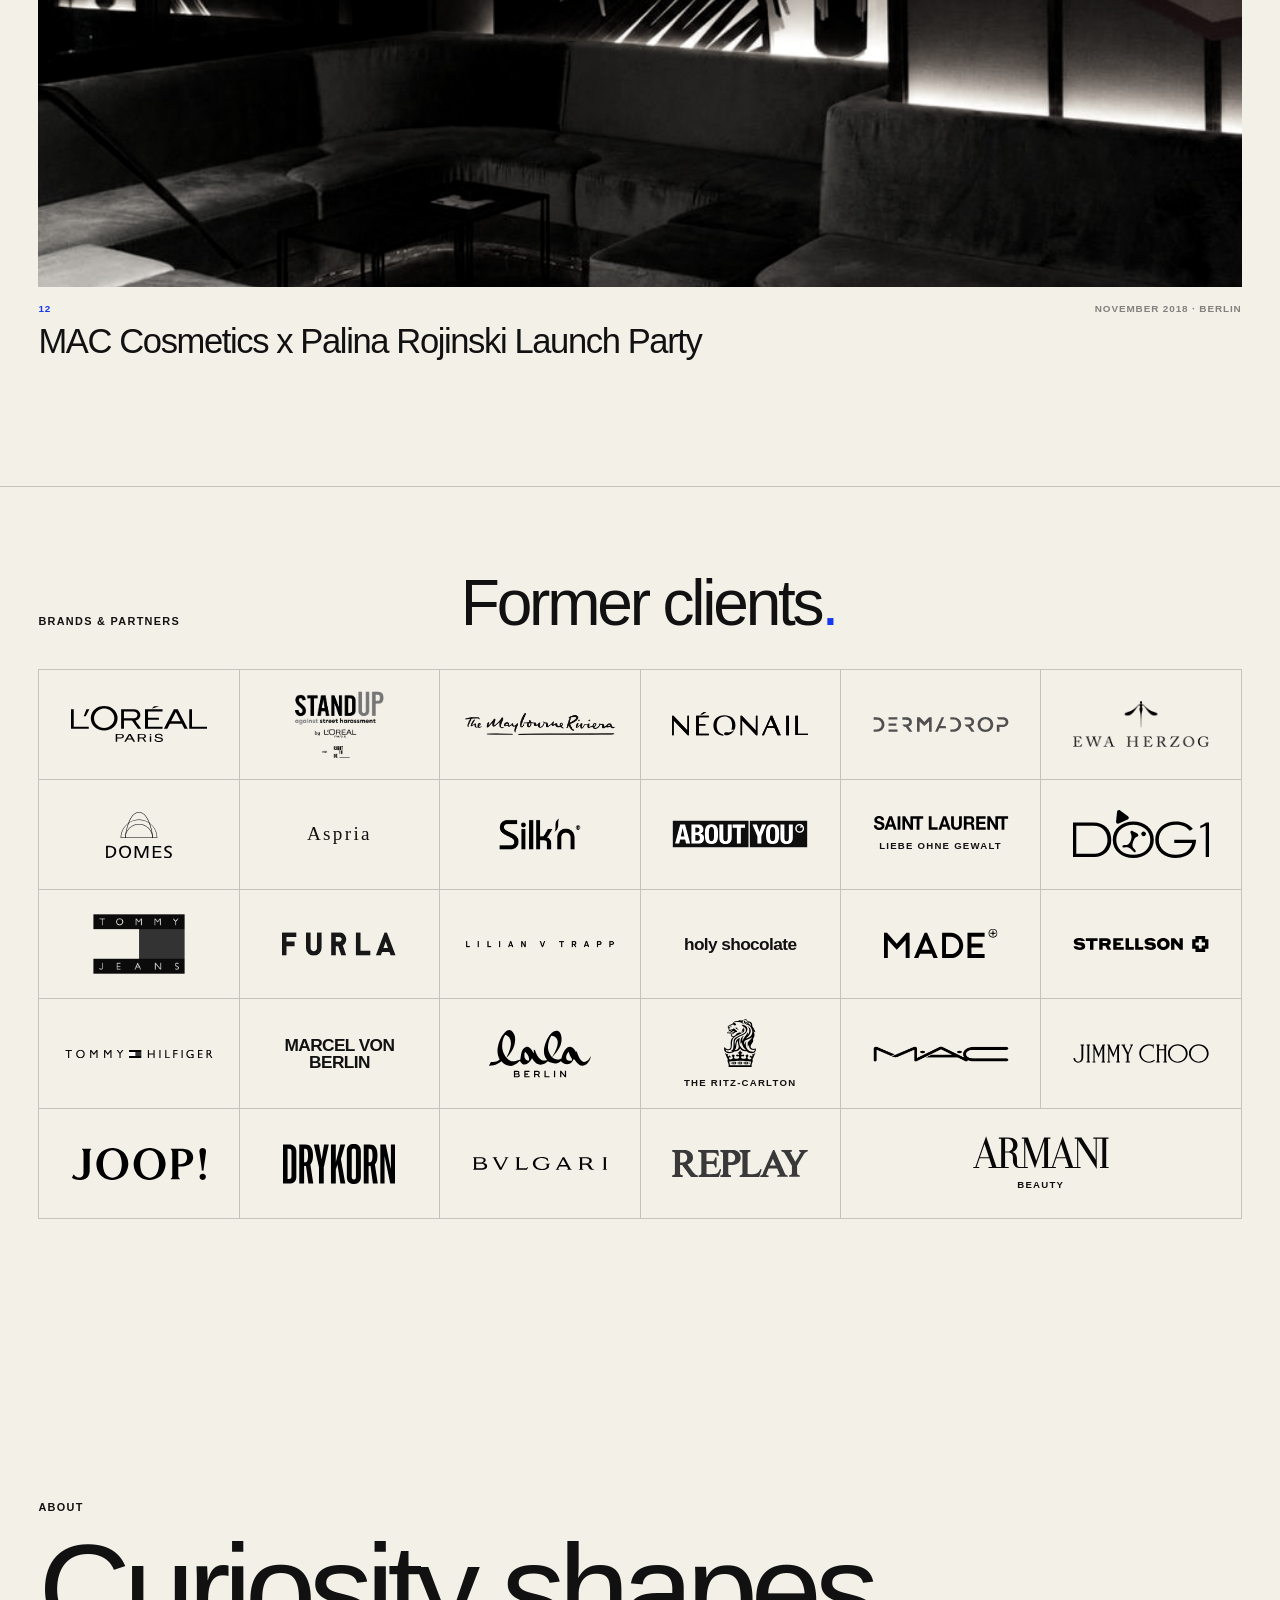
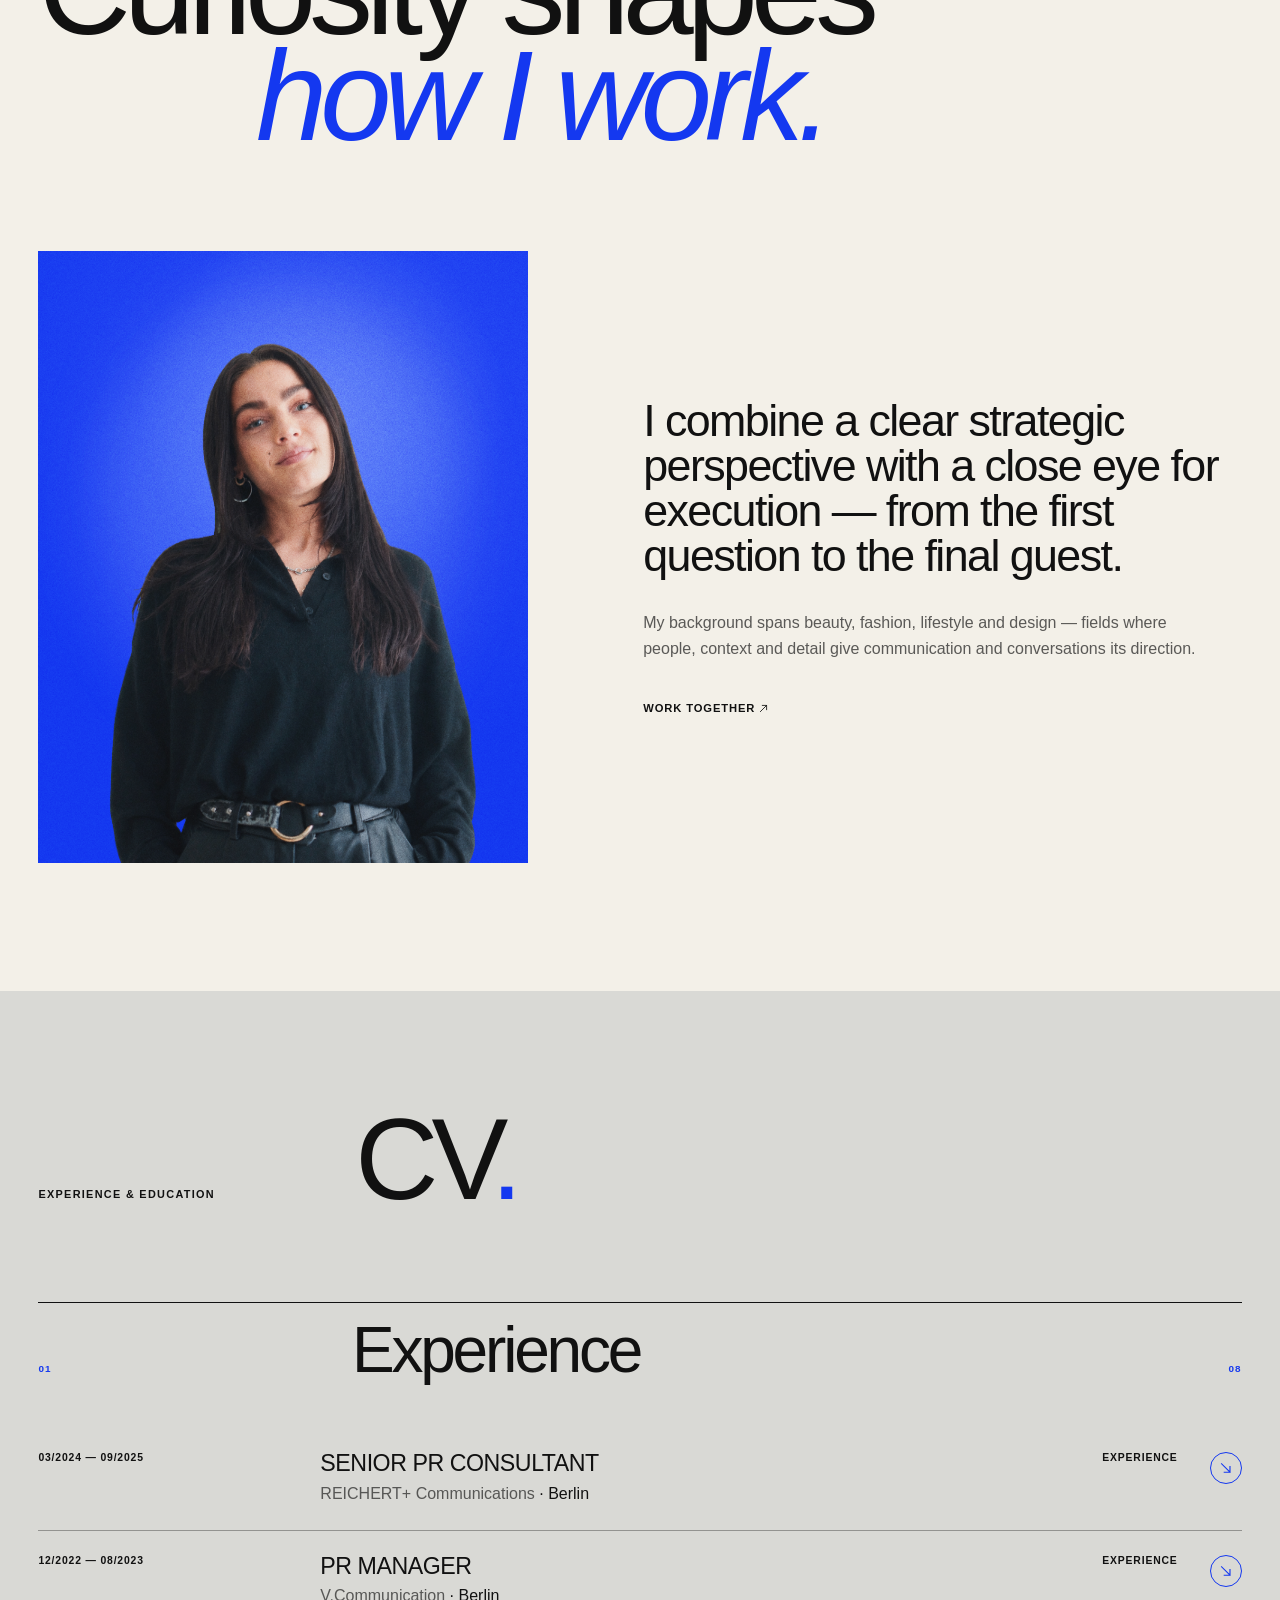
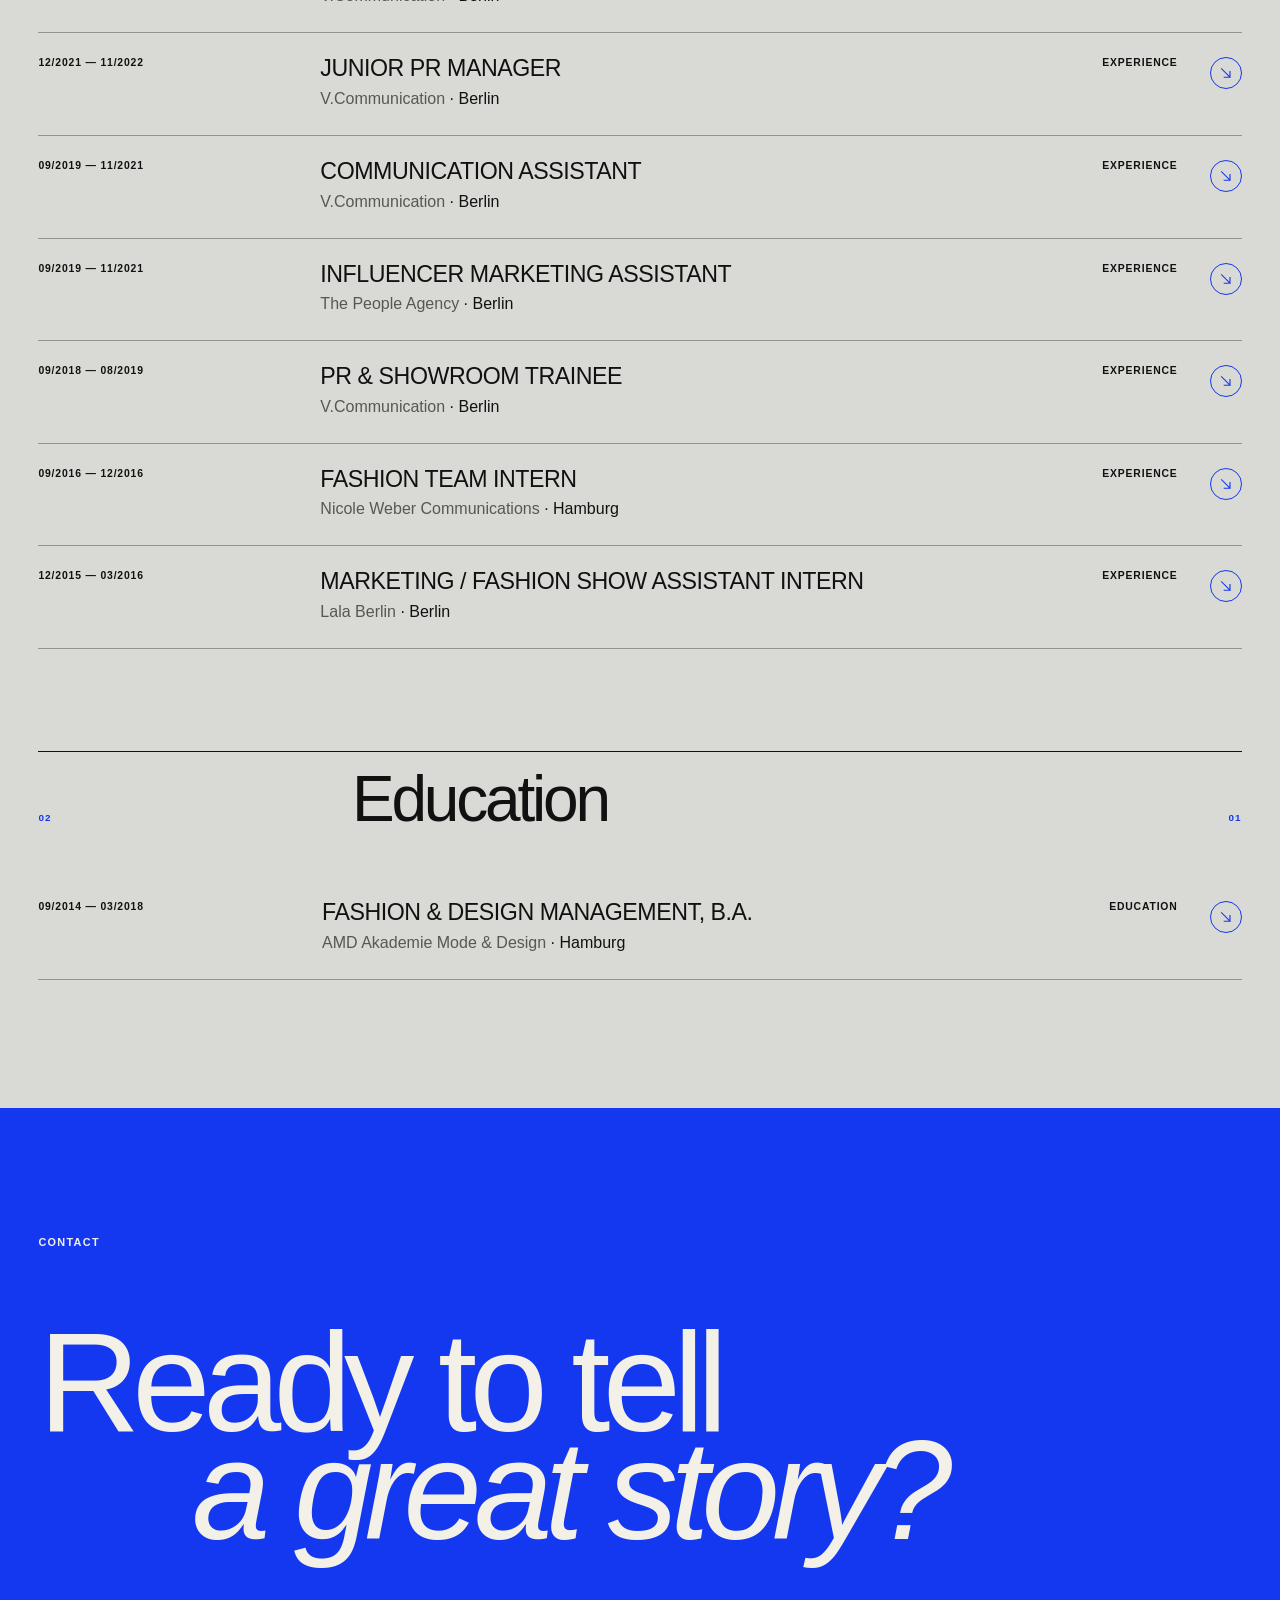
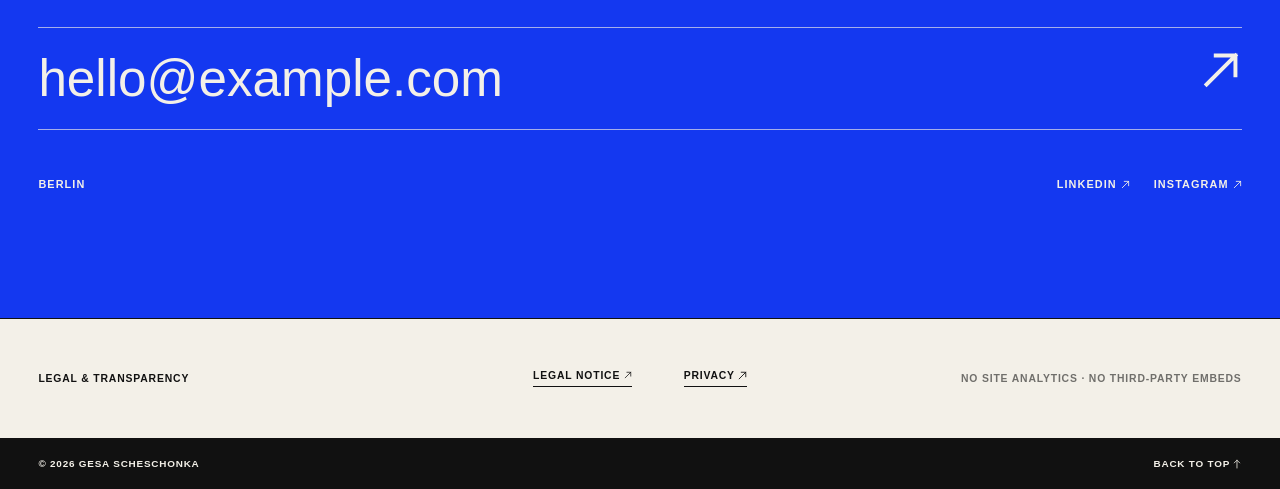
==== commit 0dcd9117: "Optimize portfolio media loading" ====
--- a/index.html
+++ b/index.html
@@ -16,7 +16,7 @@
     <link rel="stylesheet" href="styles.css?v=20260807-7" />
     <script>
       window.addEventListener("DOMContentLoaded", async () => {
-        const version = Date.now();
+        const version = "dev";
         const loadScript = (source) =>
           new Promise((resolve, reject) => {
             const script = document.createElement("script");
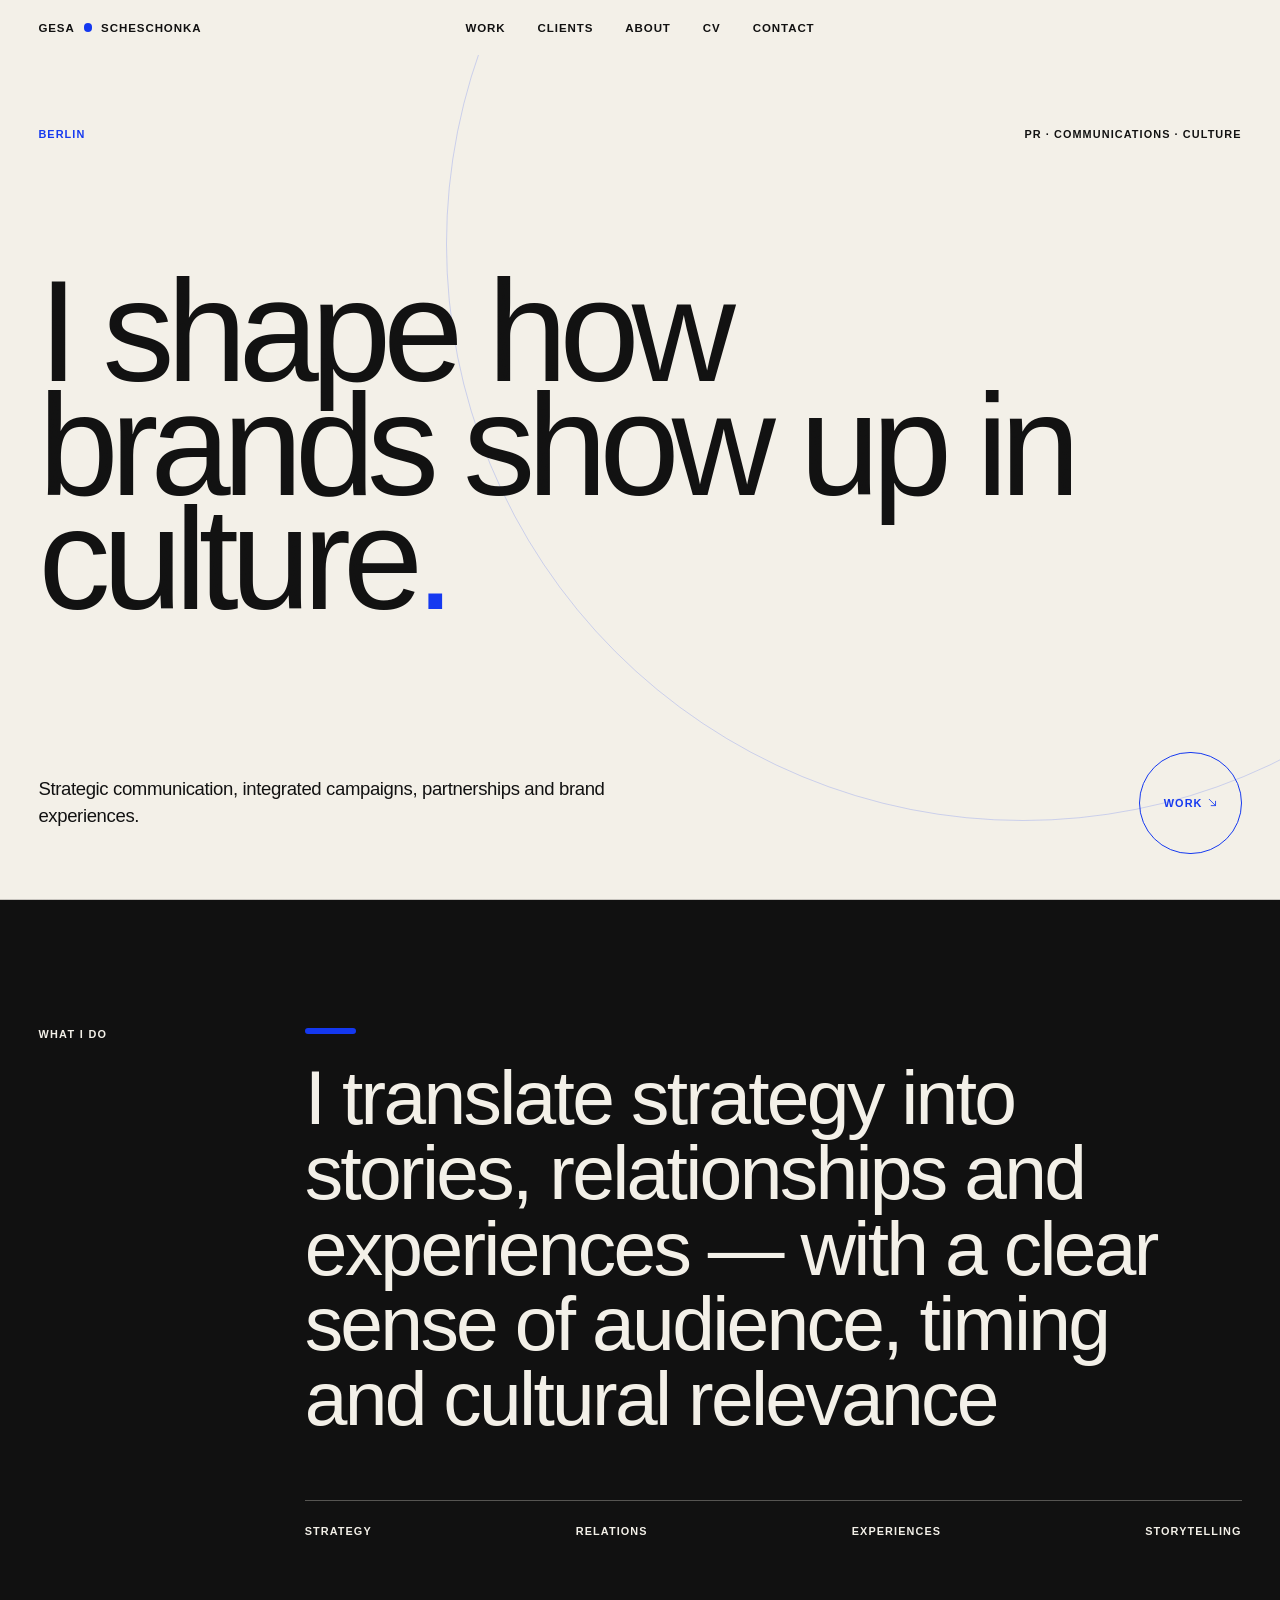
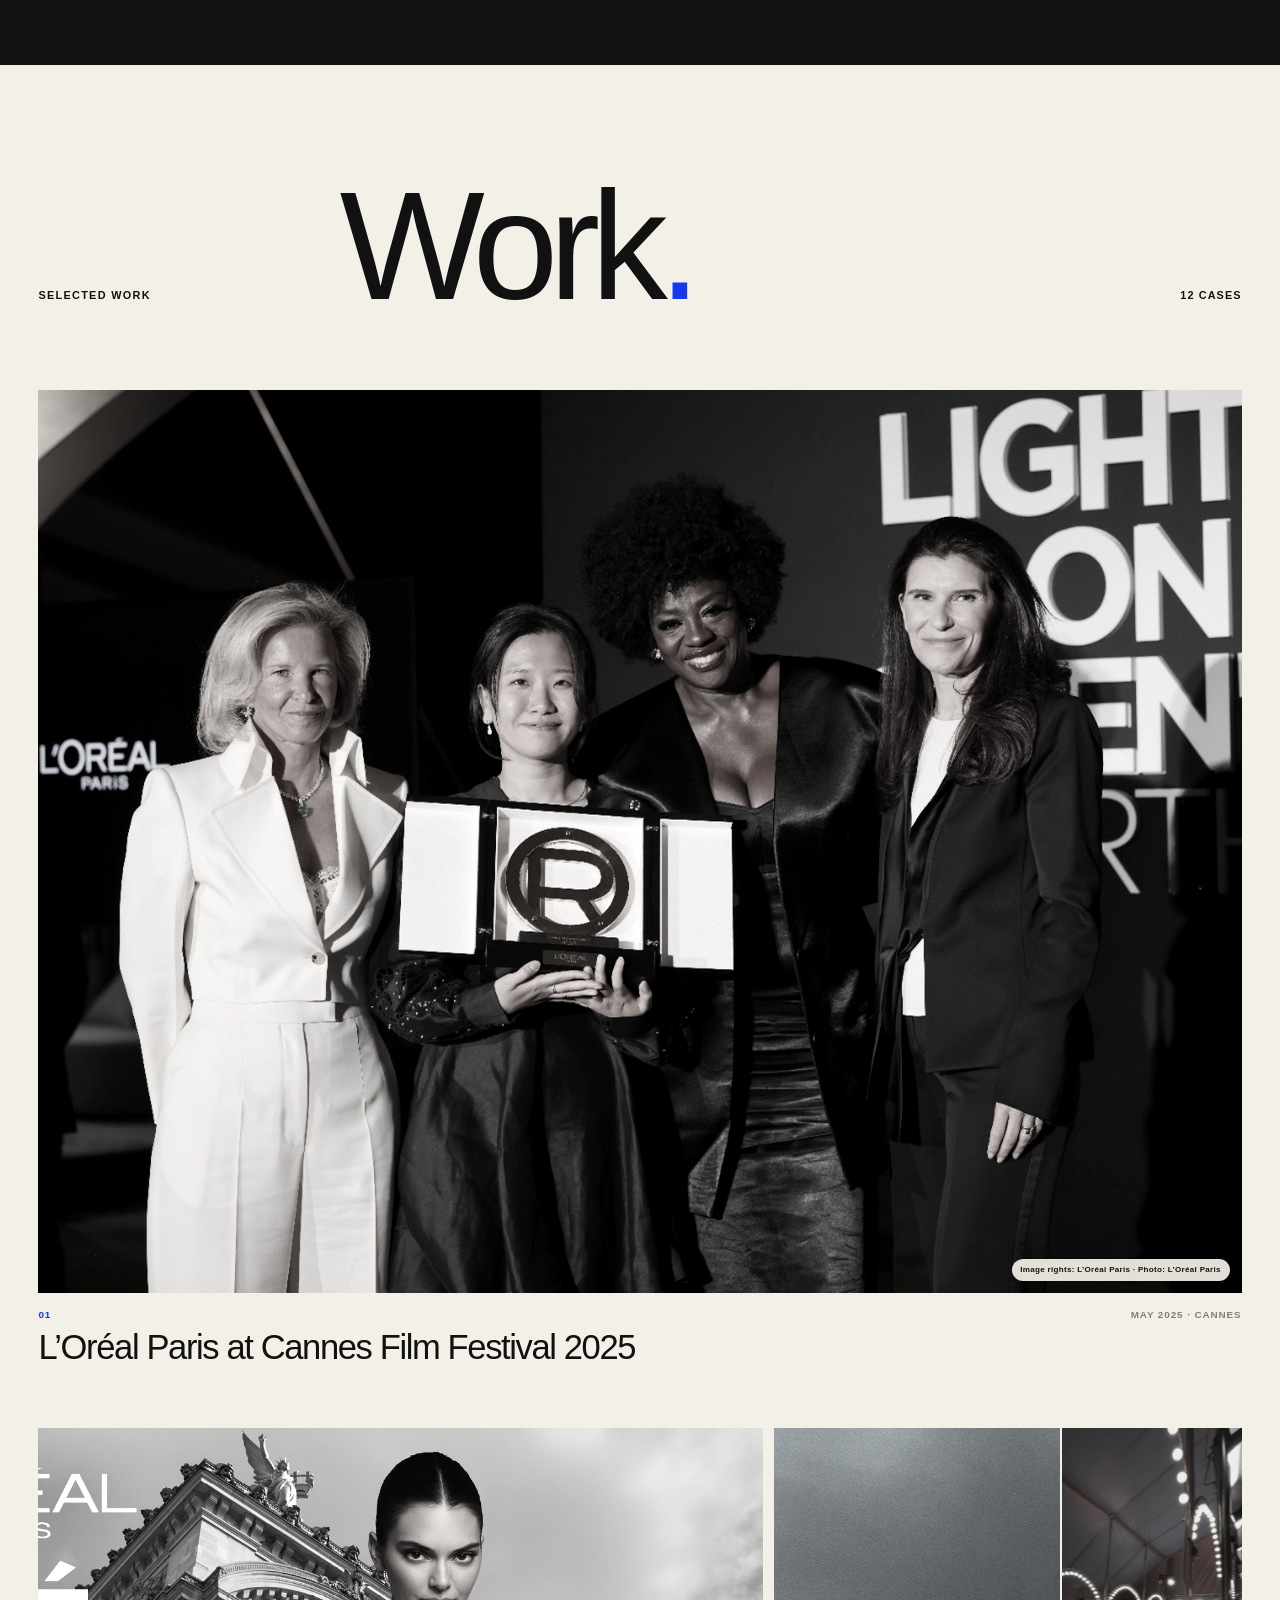
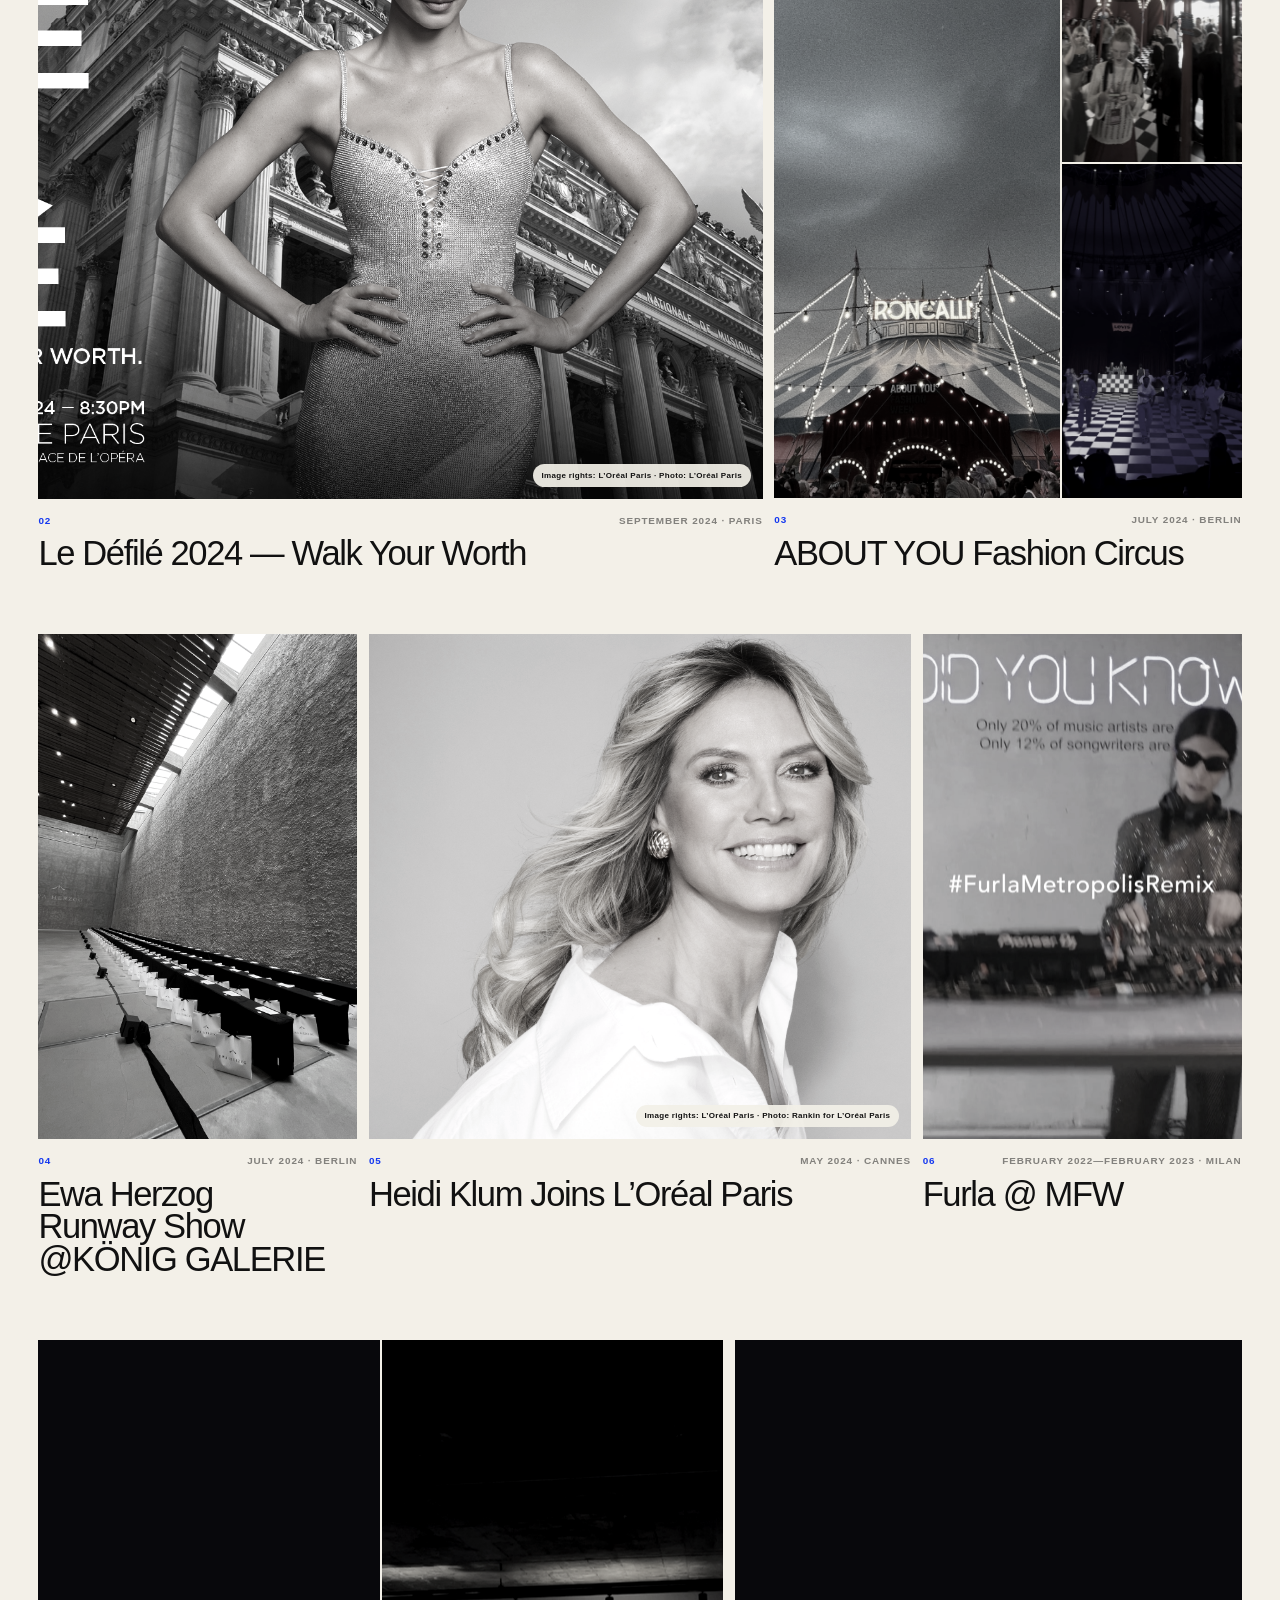
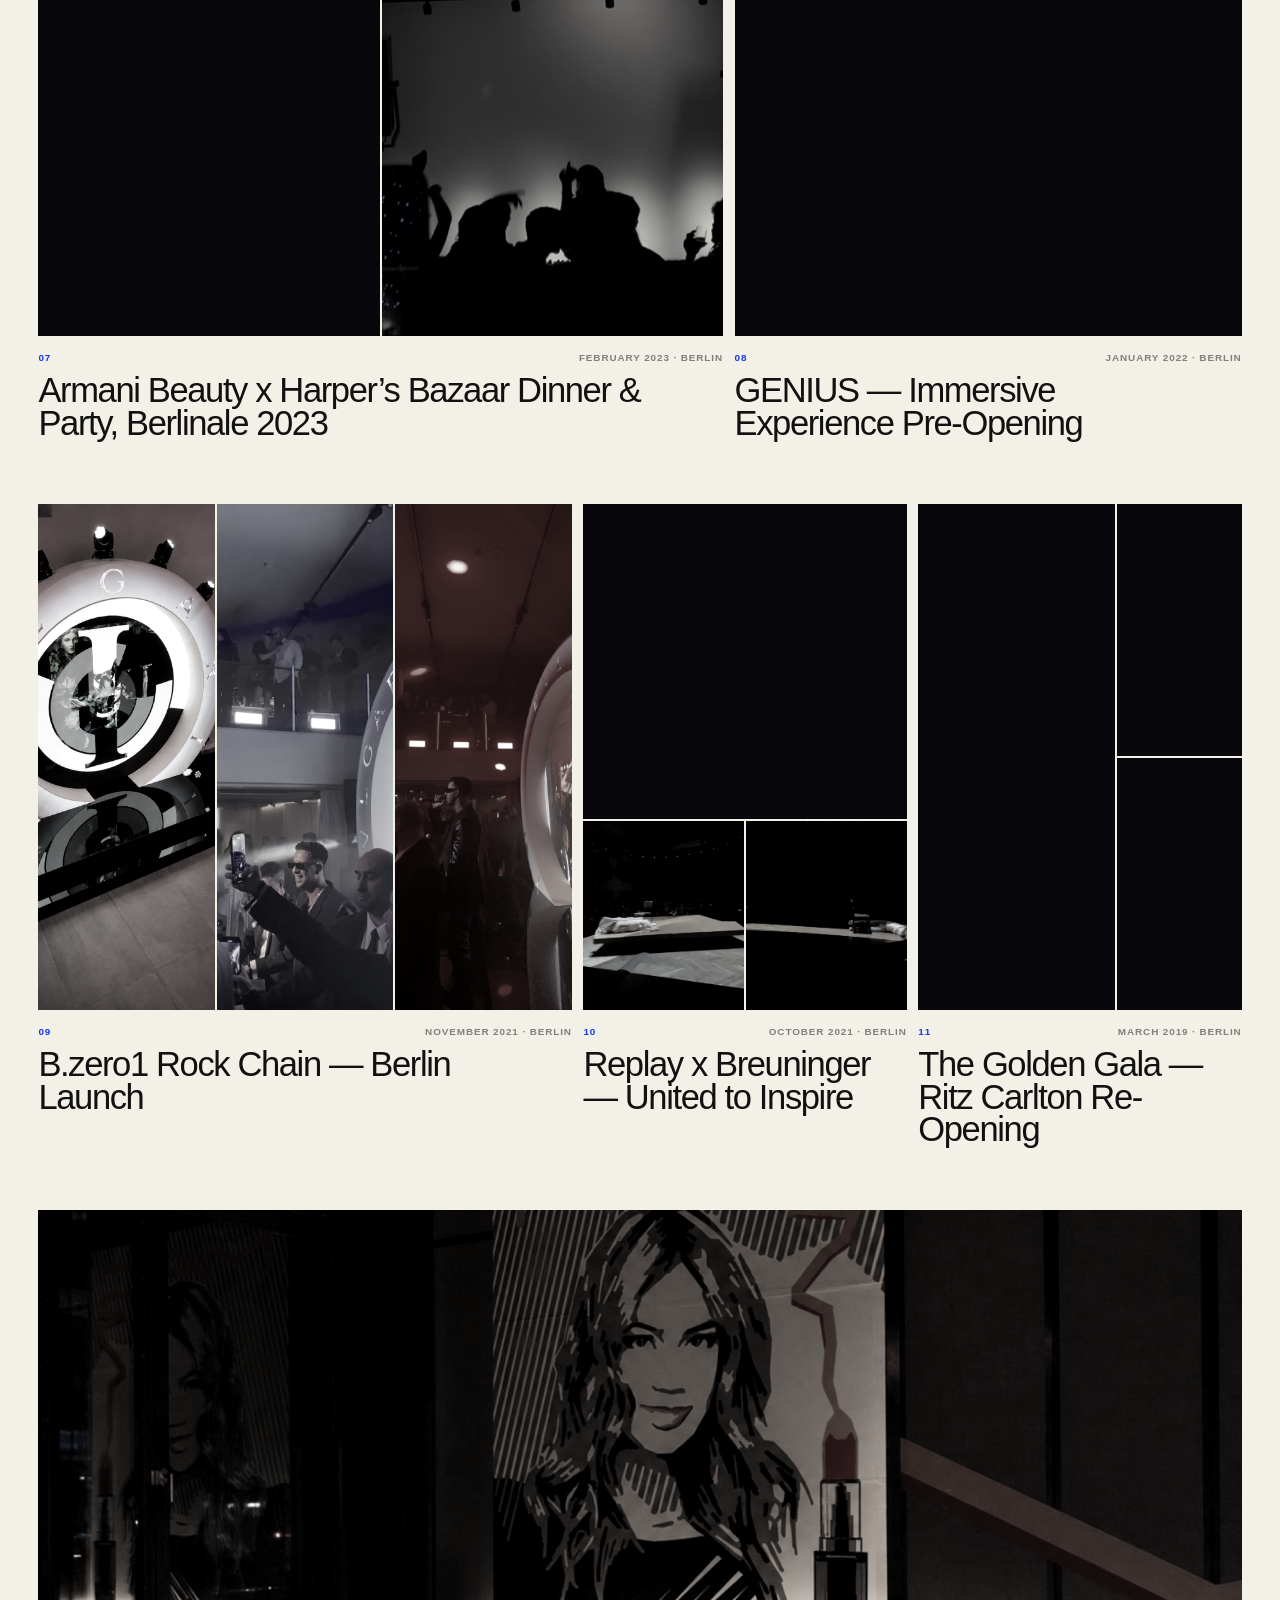
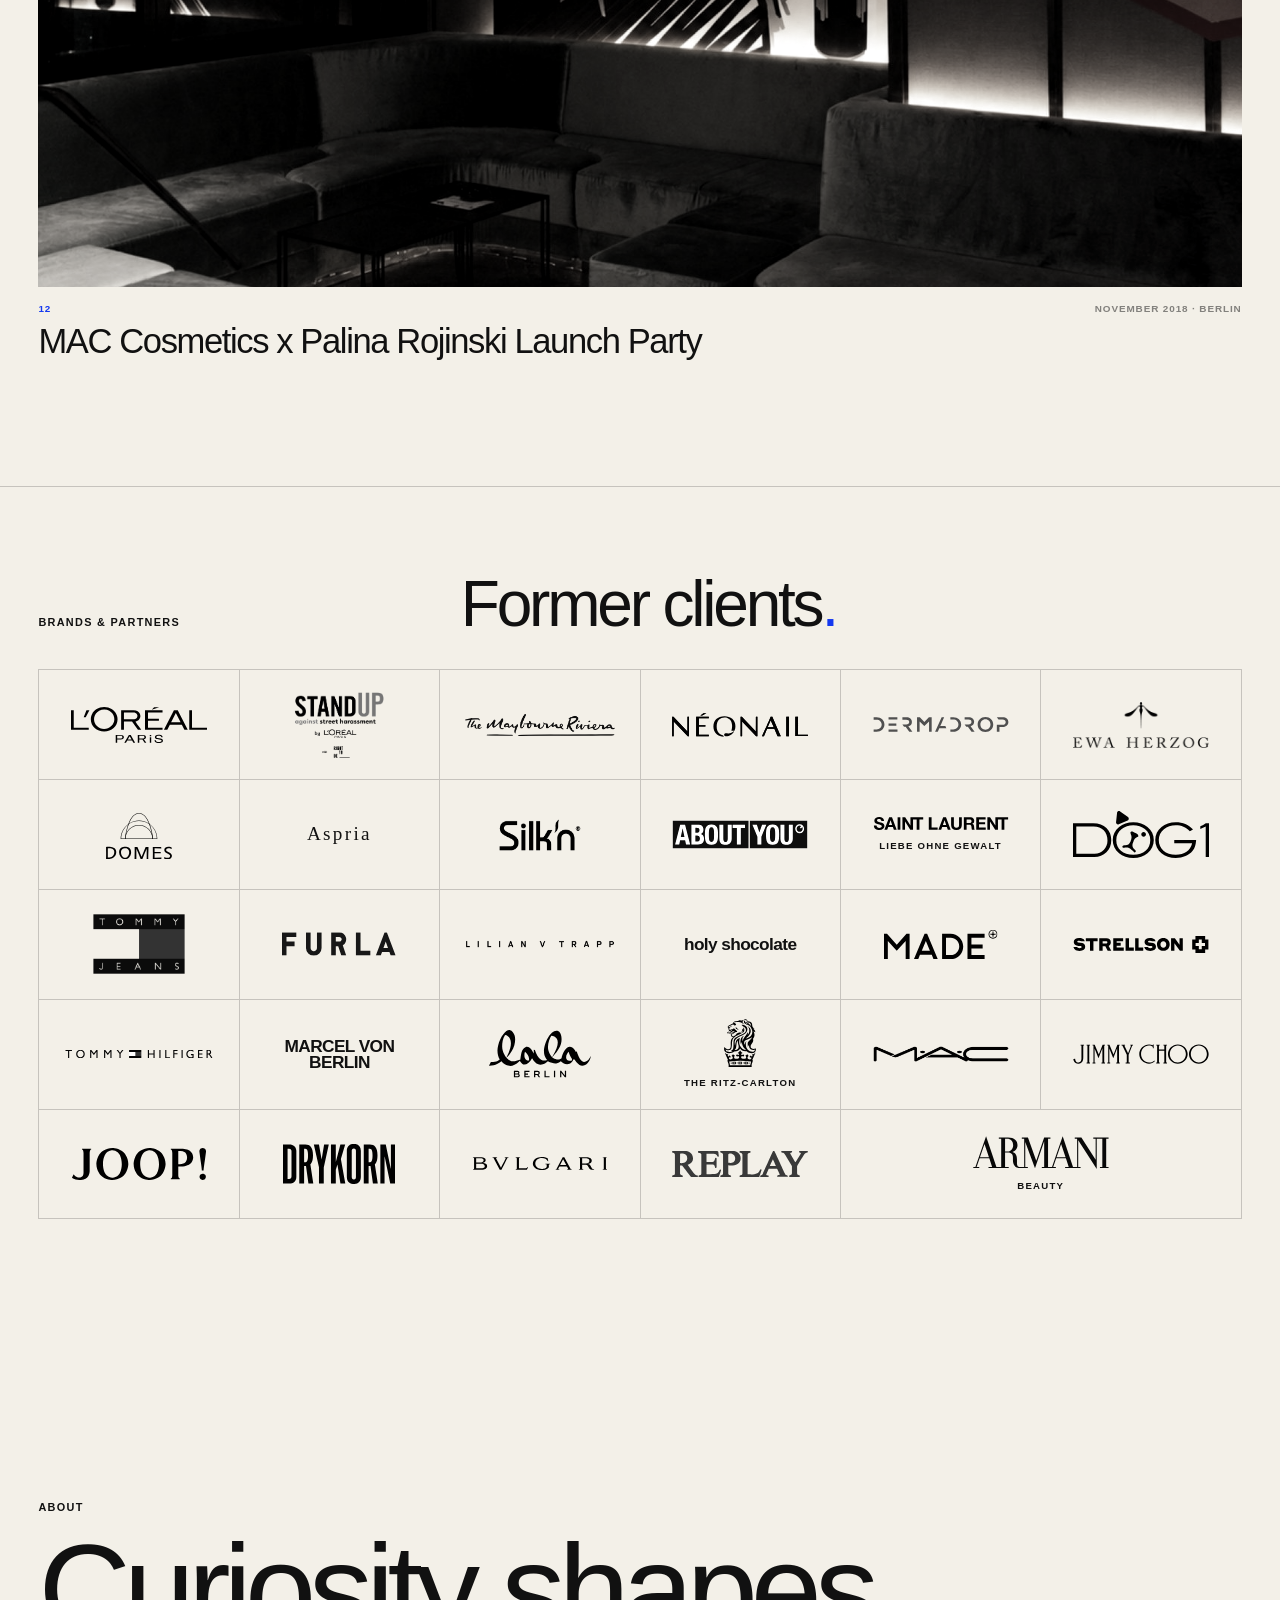
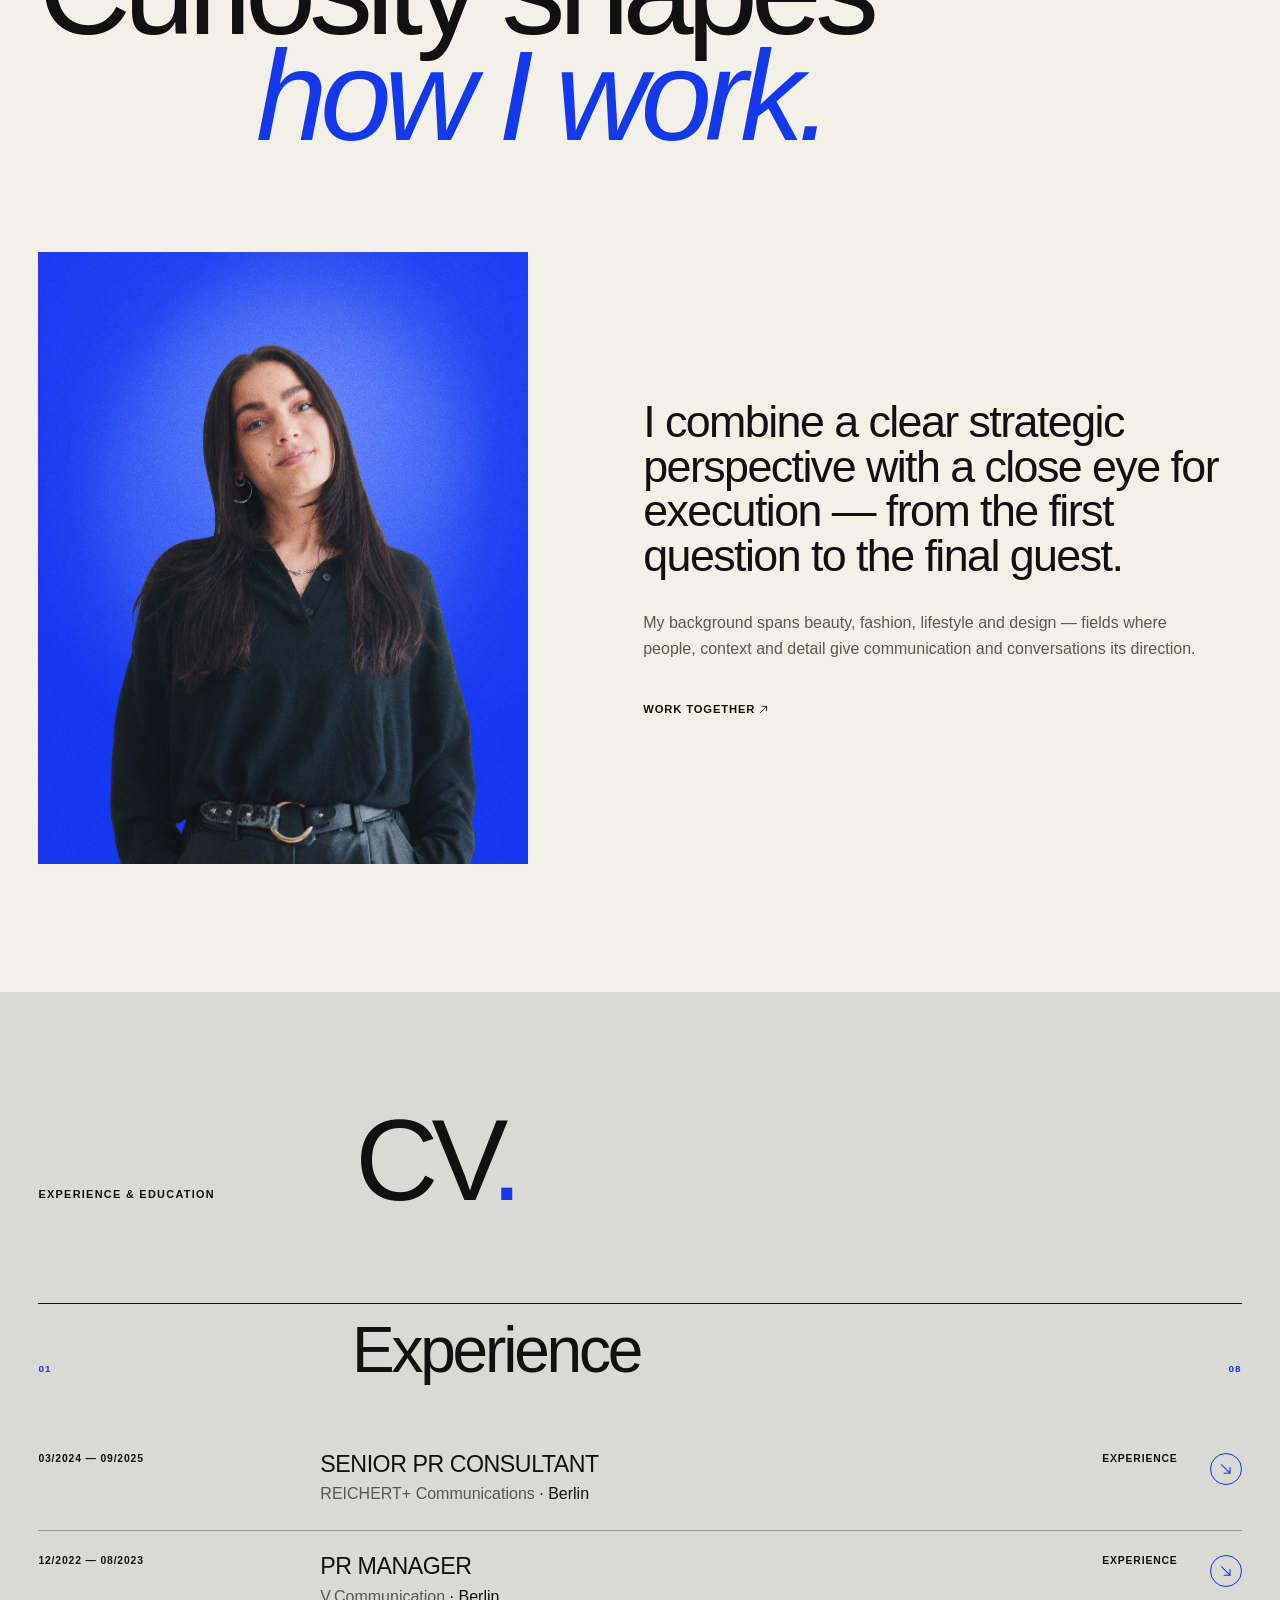
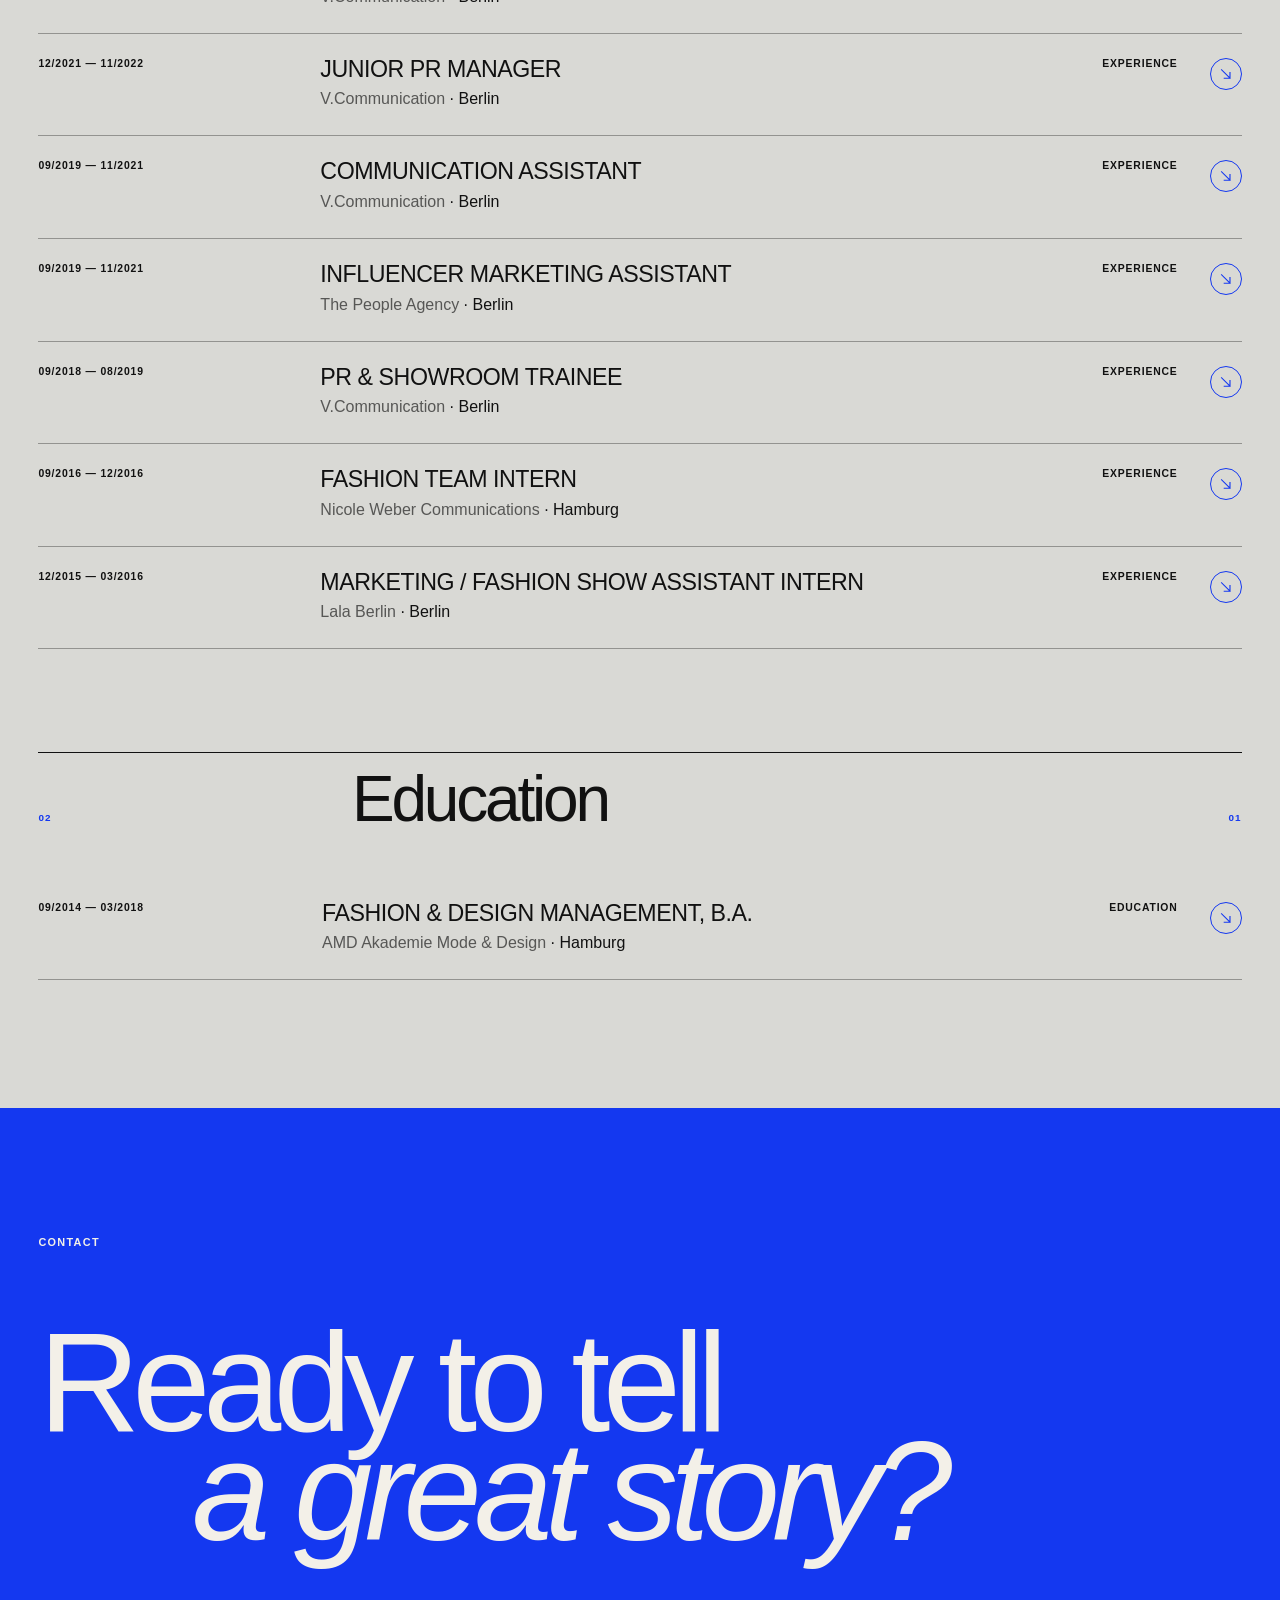
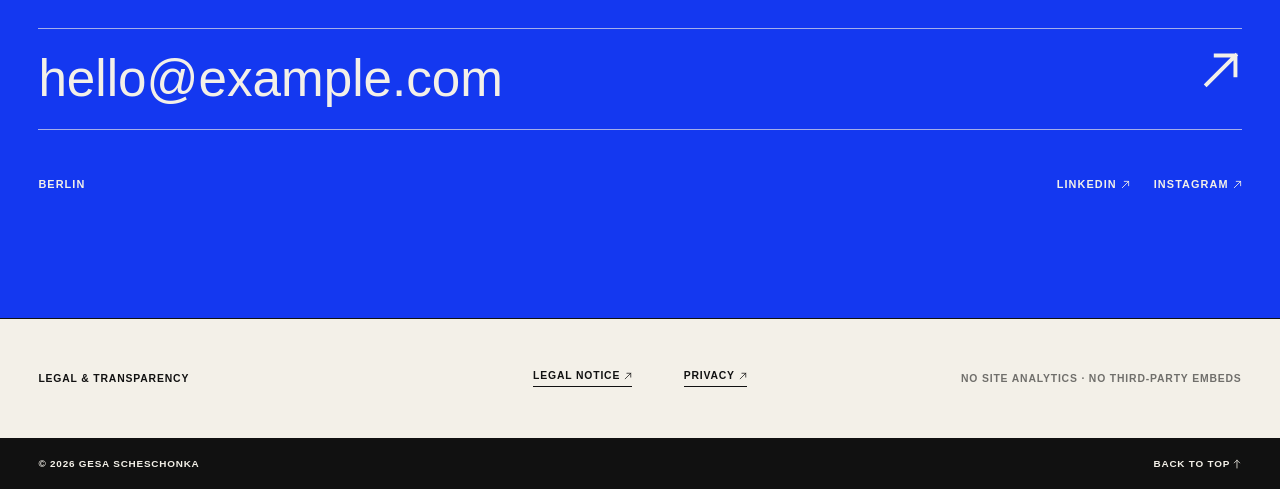
==== commit 71fc849c: "Restore source video quality with lightweight previews" ====
--- a/index.html
+++ b/index.html
@@ -13,10 +13,11 @@
       rel="icon"
       href="data:image/svg+xml,%3Csvg xmlns='http://www.w3.org/2000/svg' viewBox='0 0 100 100'%3E%3Crect width='100' height='100' rx='50' fill='%231438f0'/%3E%3Ctext x='50' y='61' text-anchor='middle' font-family='Arial' font-size='43' font-weight='700' fill='%23f3f0e8'%3EGS%3C/text%3E%3C/svg%3E"
     />
-    <link rel="stylesheet" href="styles.css?v=20260807-7" />
+    <link rel="stylesheet" href="styles.css?v=dc46efece771" />
     <script>
       window.addEventListener("DOMContentLoaded", async () => {
-        const version = "dev";
+        const version = "f1db37b7c266";
+        window.PORTFOLIO_ASSET_VERSION = version;
         const loadScript = (source) =>
           new Promise((resolve, reject) => {
             const script = document.createElement("script");
--- a/styles.css
+++ b/styles.css
@@ -2491,6 +2491,11 @@
   }
 
   .dialog-private-collage-item--video {
+    grid-column: auto;
+    aspect-ratio: 9 / 16;
+  }
+
+  .dialog-private-collage-item--video.is-landscape {
     grid-column: 1 / -1;
     aspect-ratio: 16 / 9;
   }
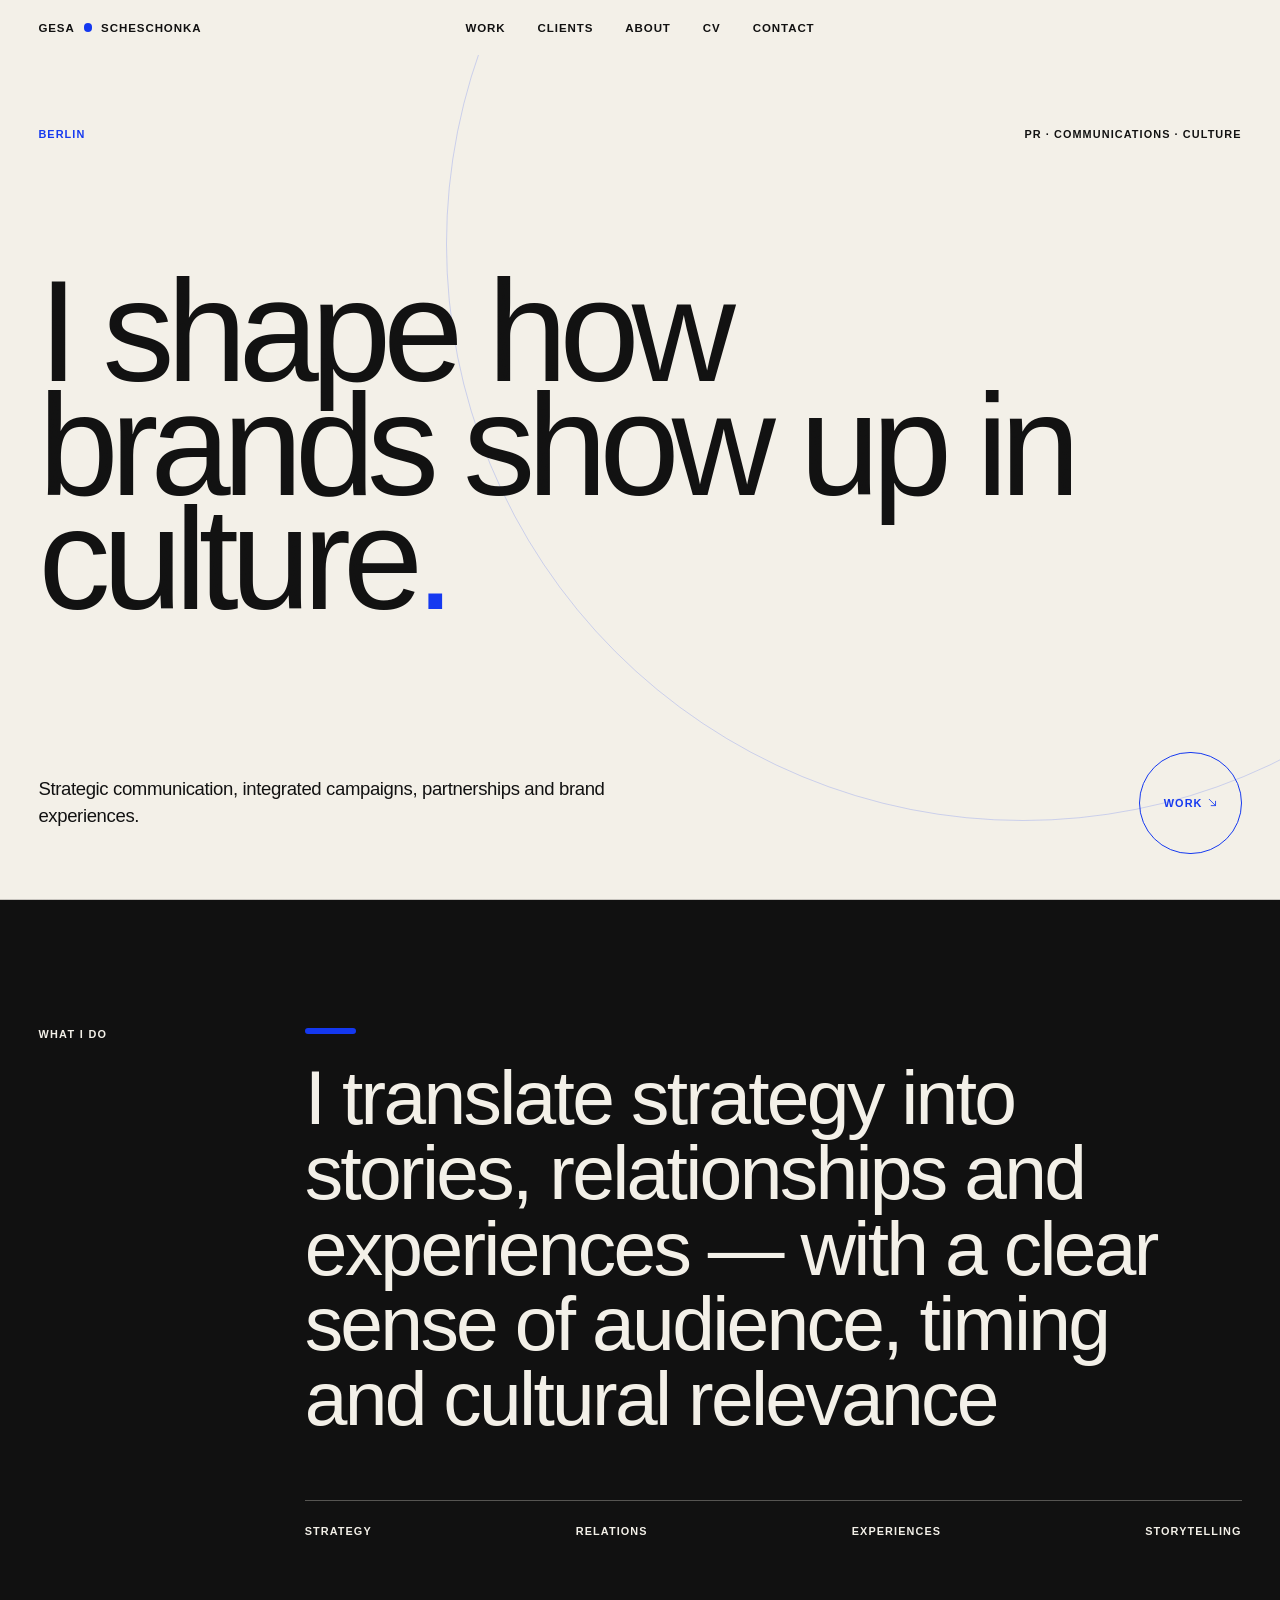
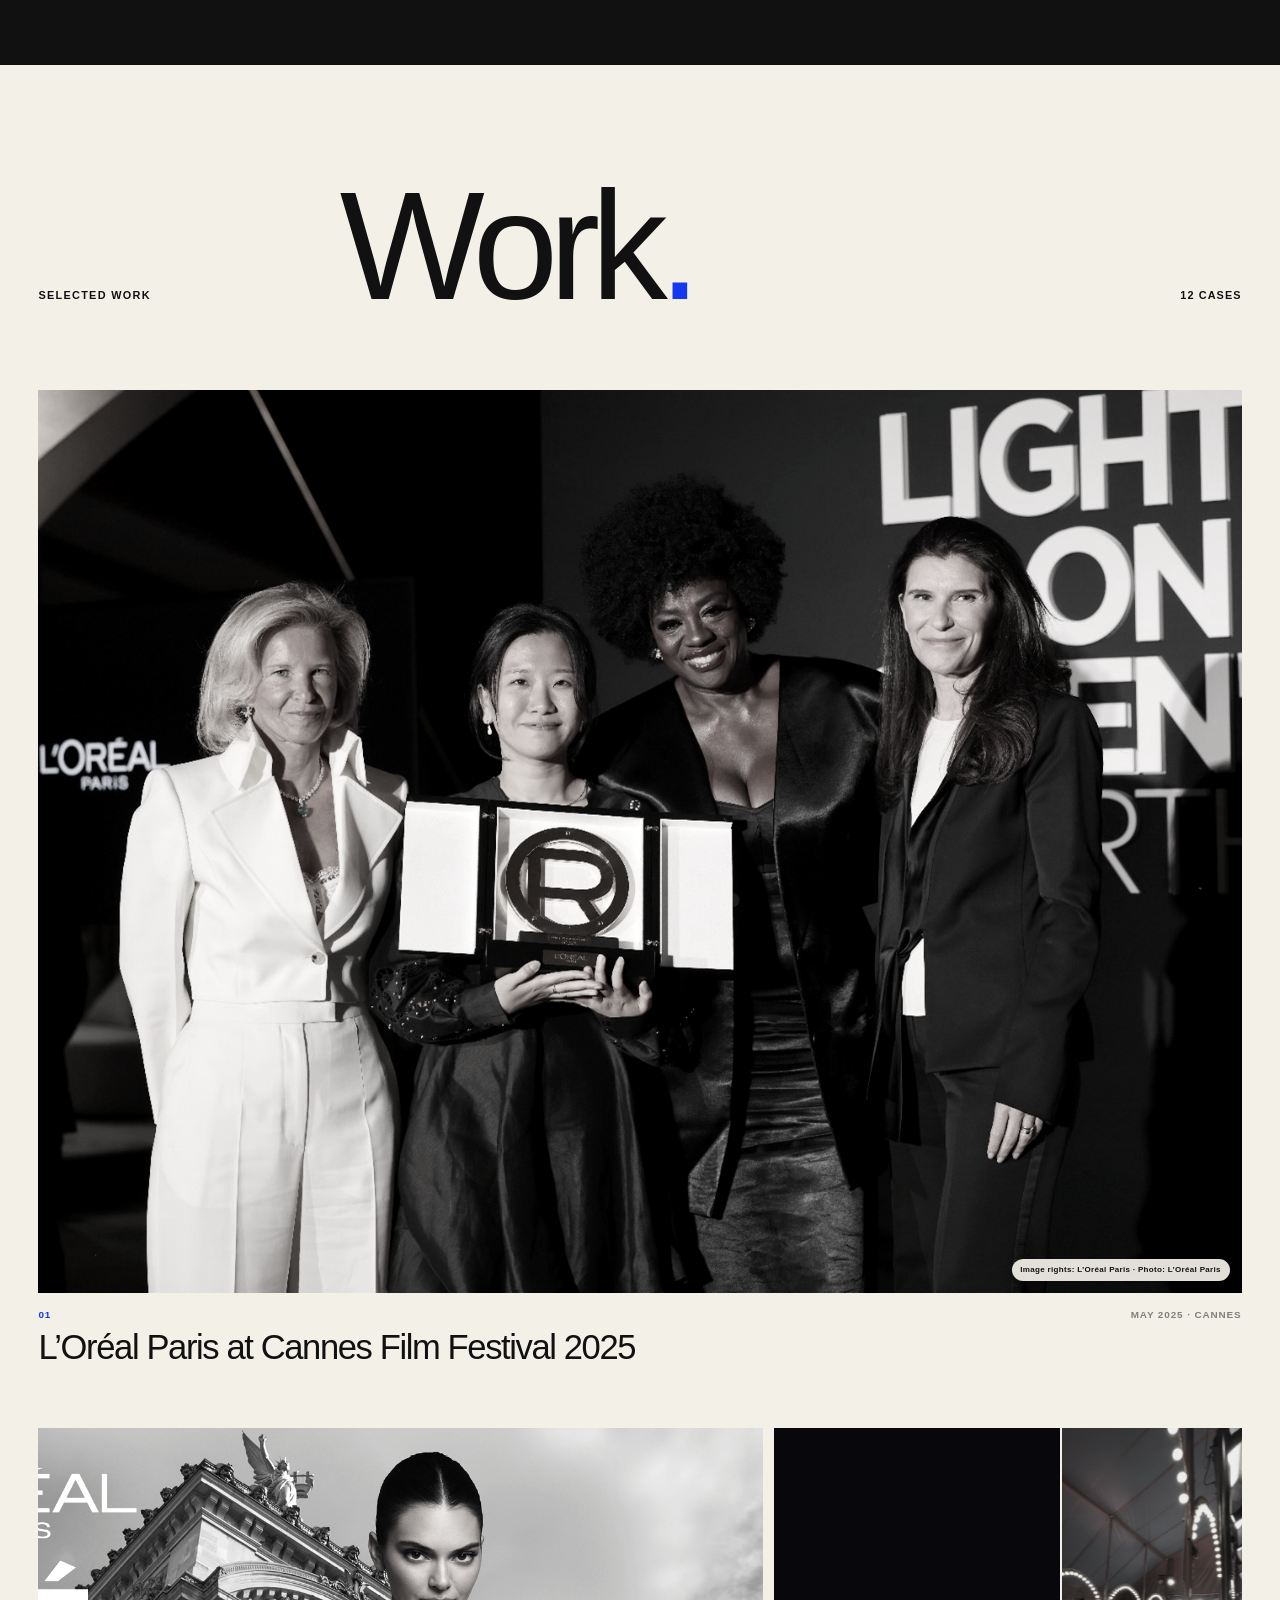
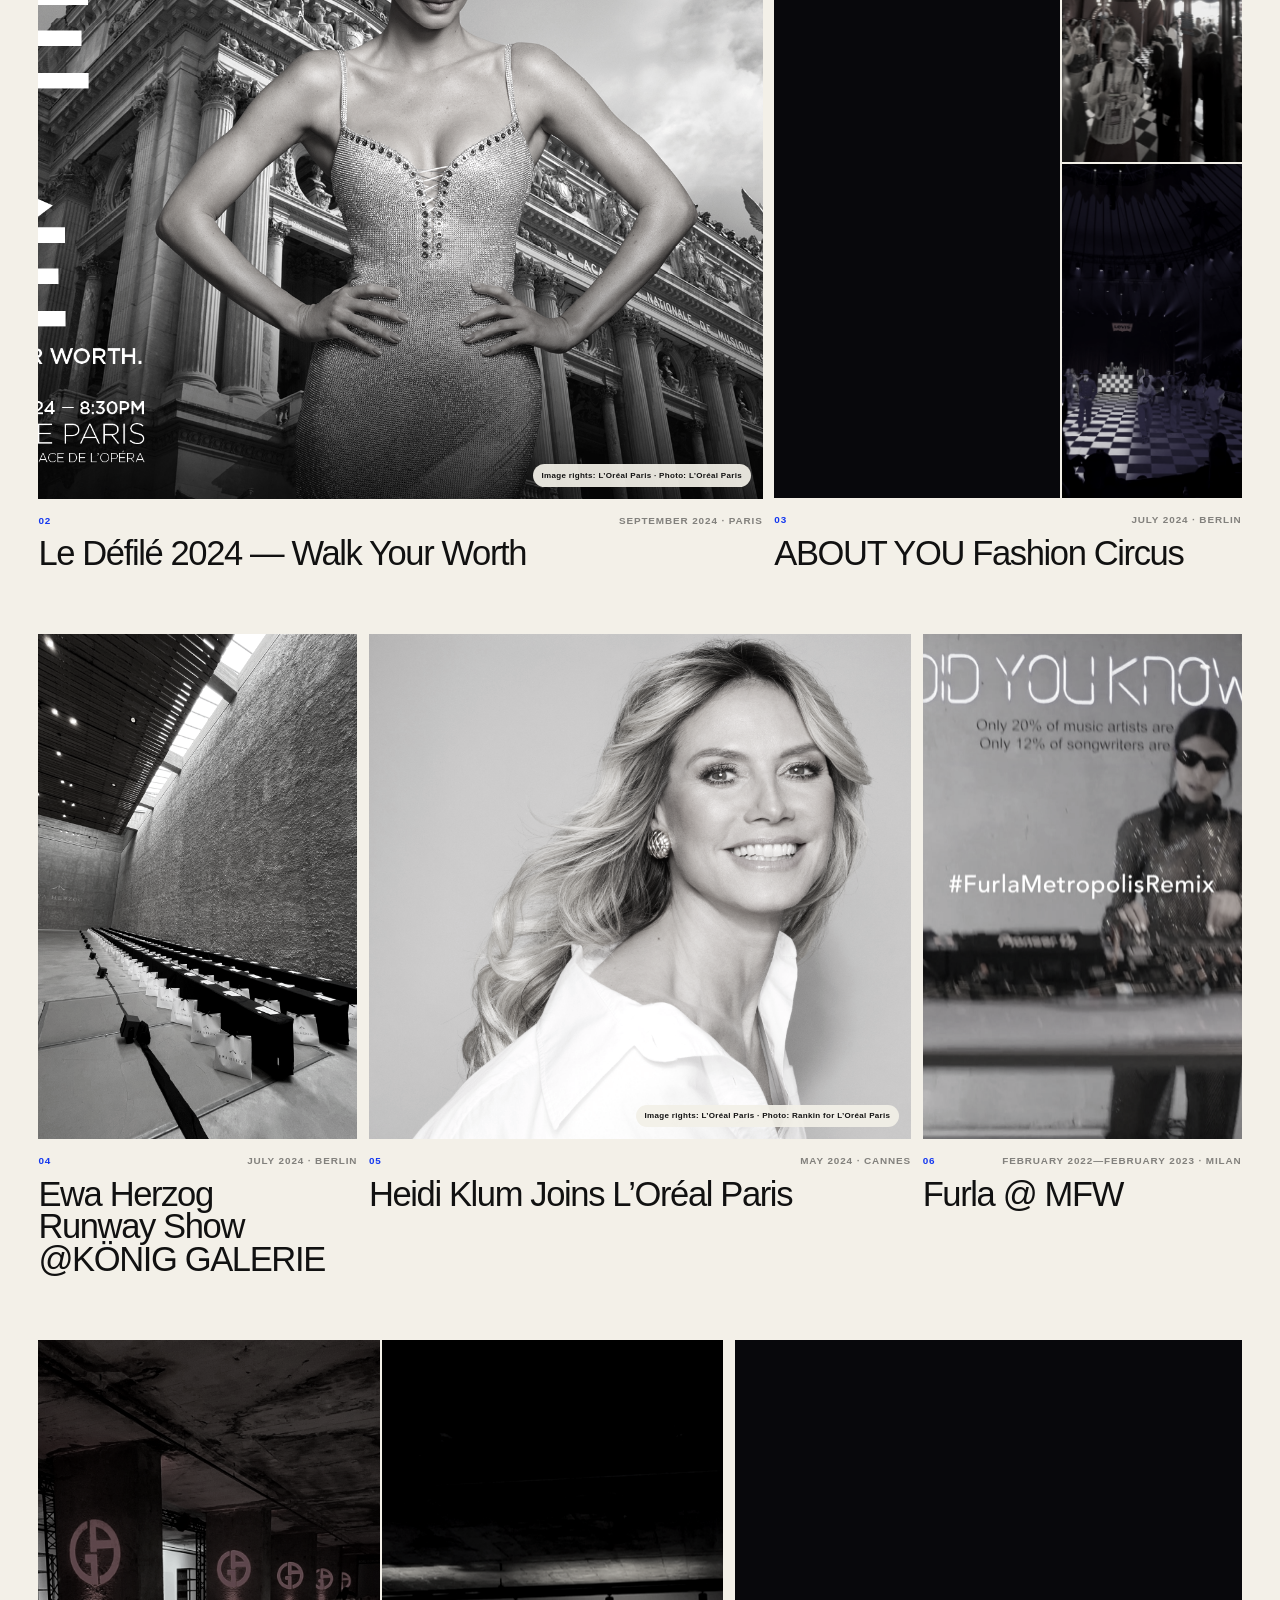
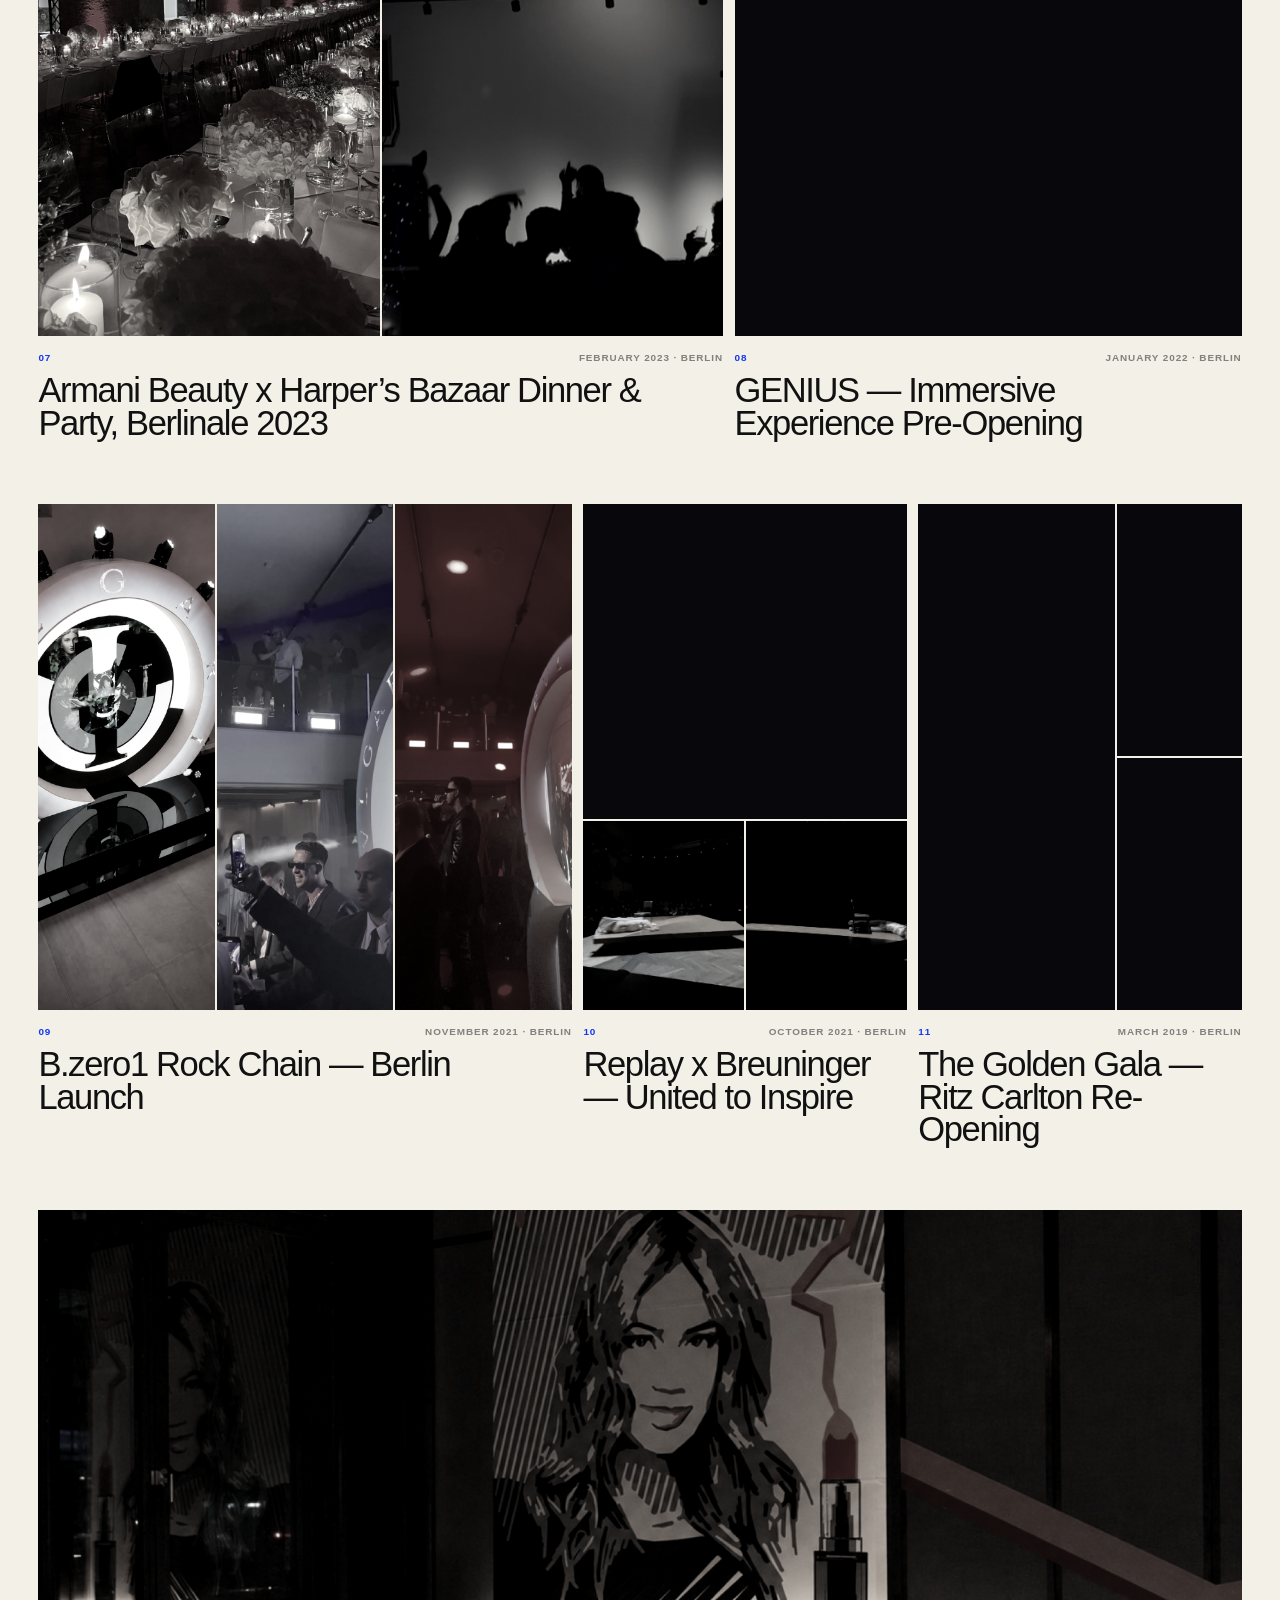
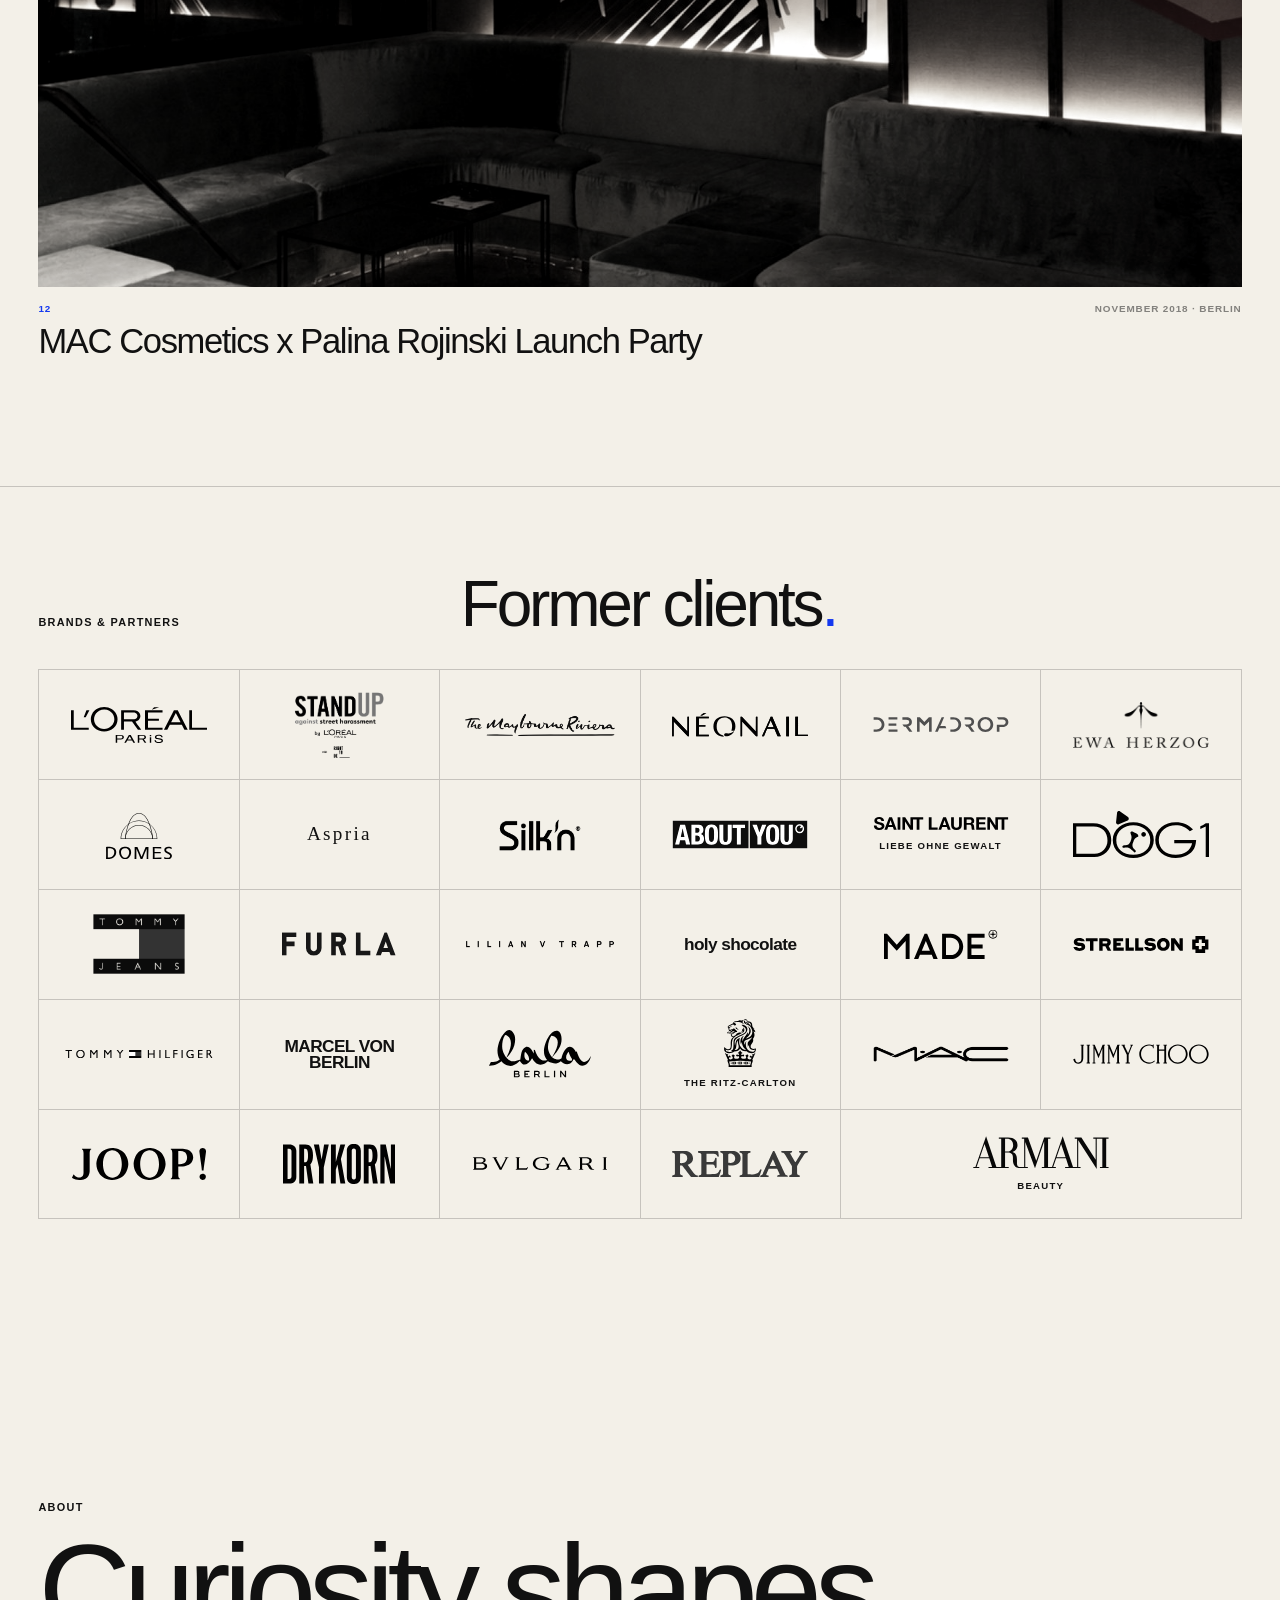
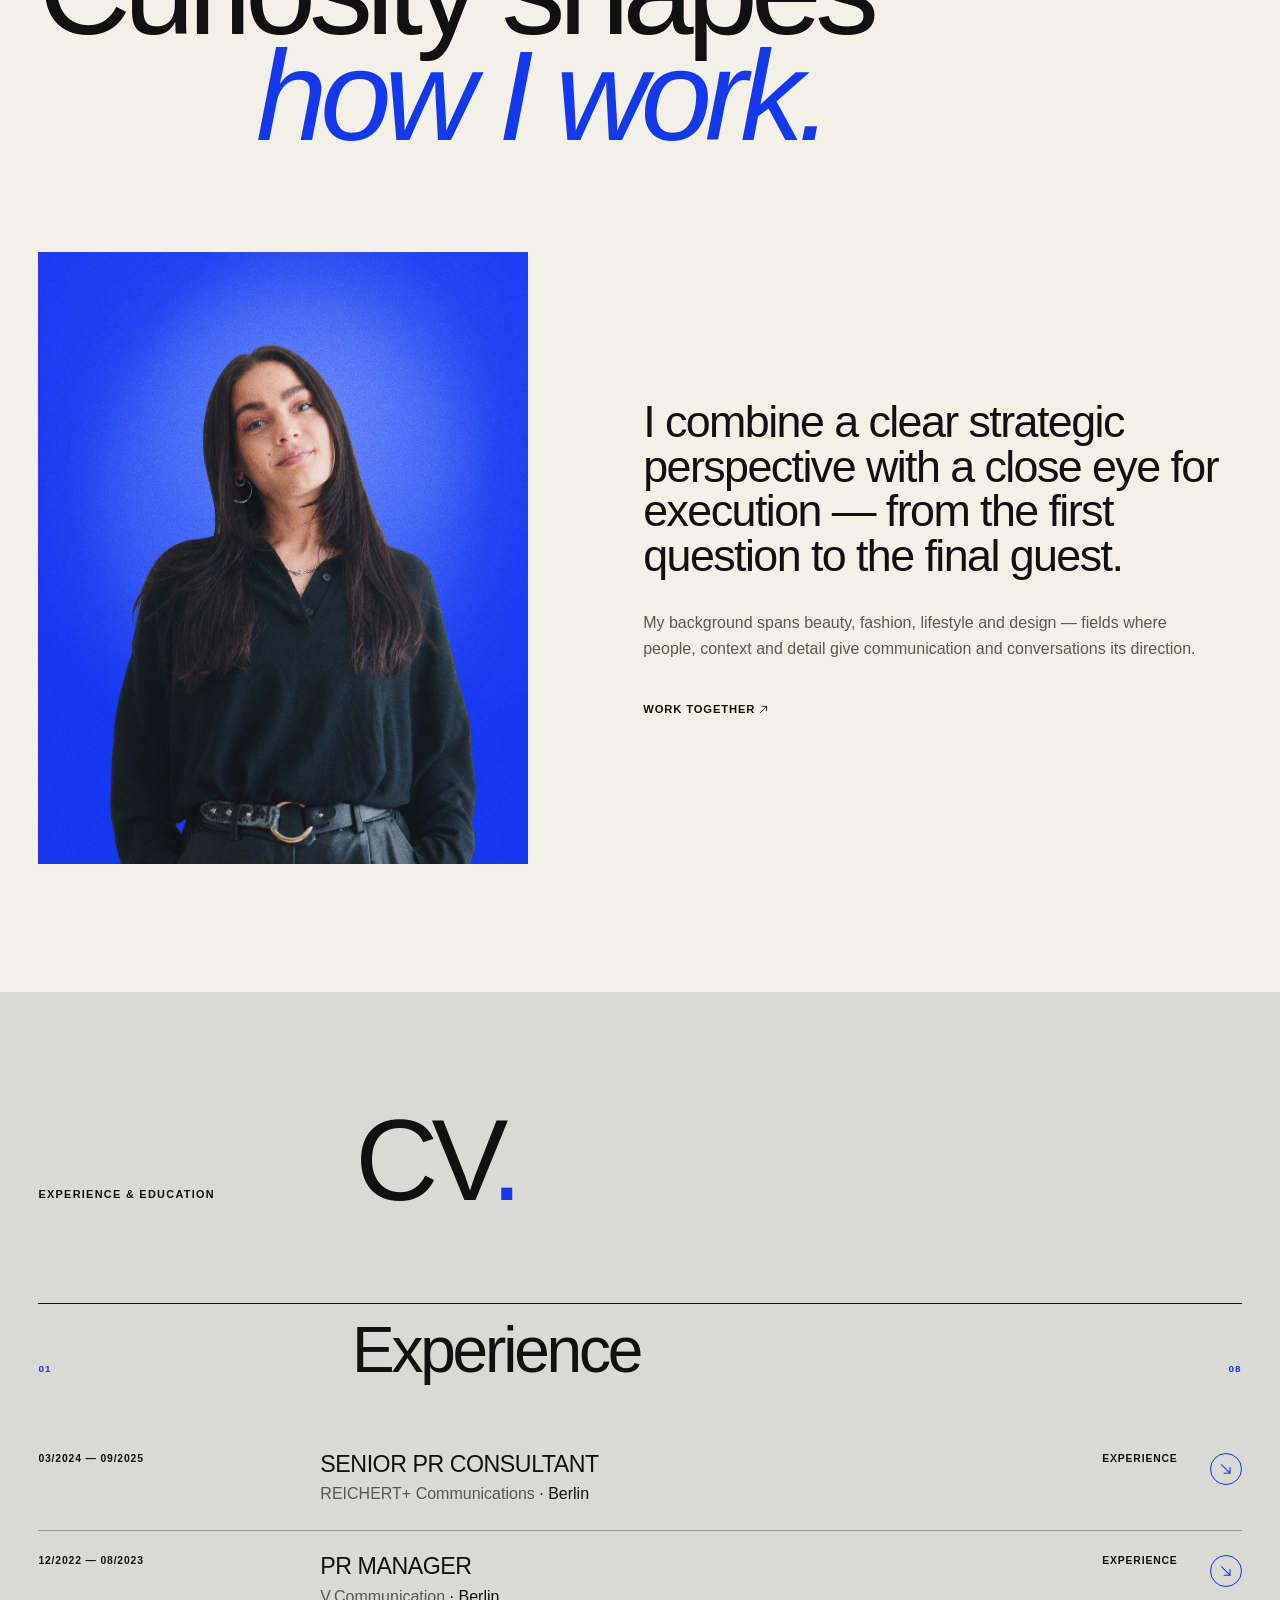
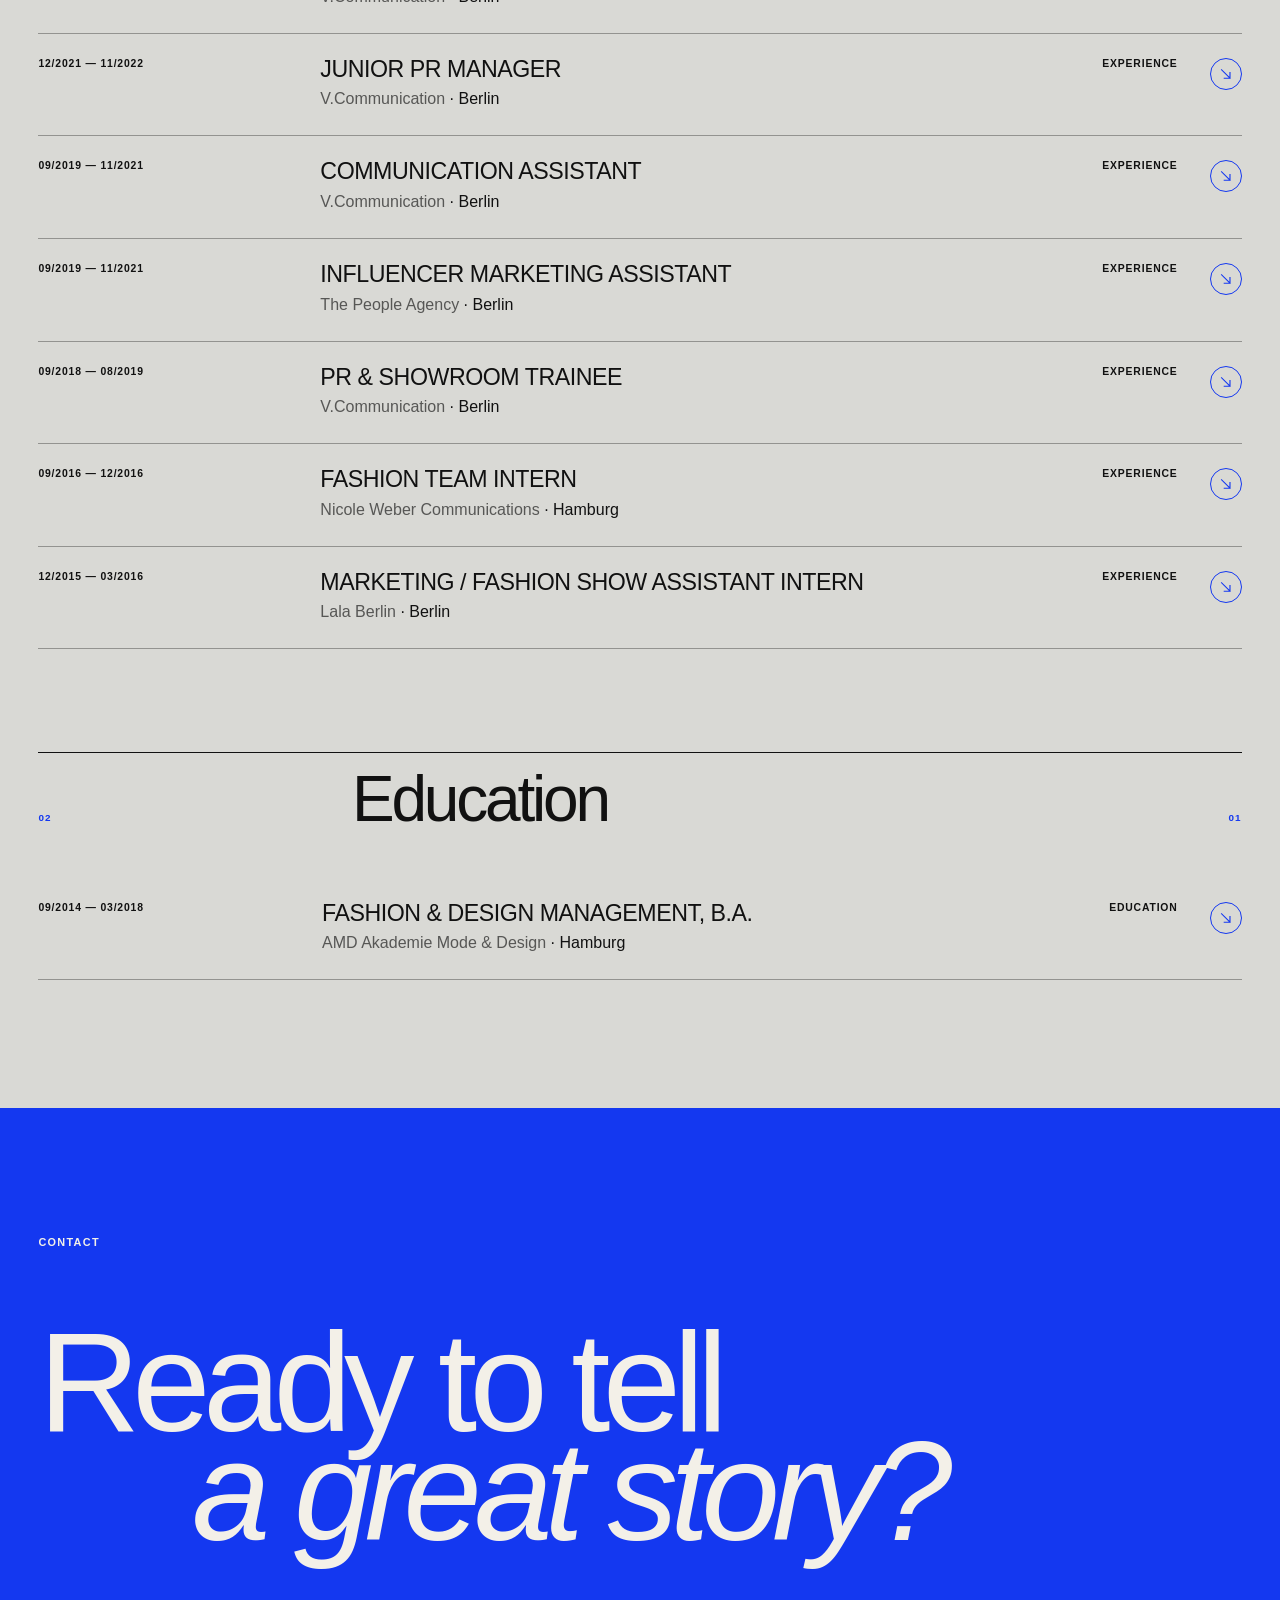
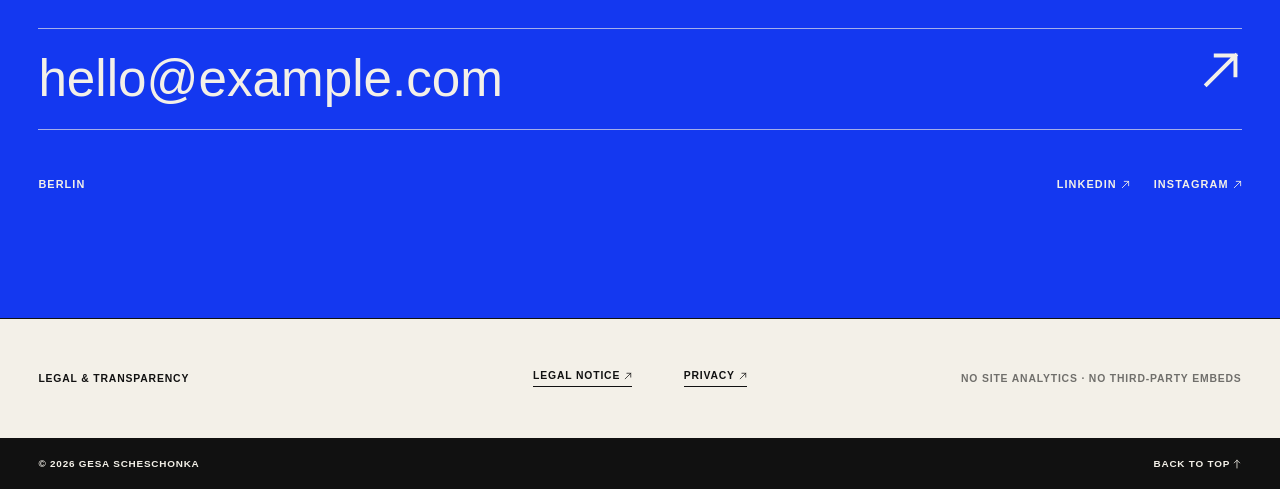
==== commit 85cdc4d0: "Serve HEVC originals in the detail view and preview PNG sources Follows the preview work in the prec" ====
--- a/index.html
+++ b/index.html
@@ -16,7 +16,7 @@
     <link rel="stylesheet" href="styles.css?v=dc46efece771" />
     <script>
       window.addEventListener("DOMContentLoaded", async () => {
-        const version = "f1db37b7c266";
+        const version = "d9a0eac4f321";
         window.PORTFOLIO_ASSET_VERSION = version;
         const loadScript = (source) =>
           new Promise((resolve, reject) => {
